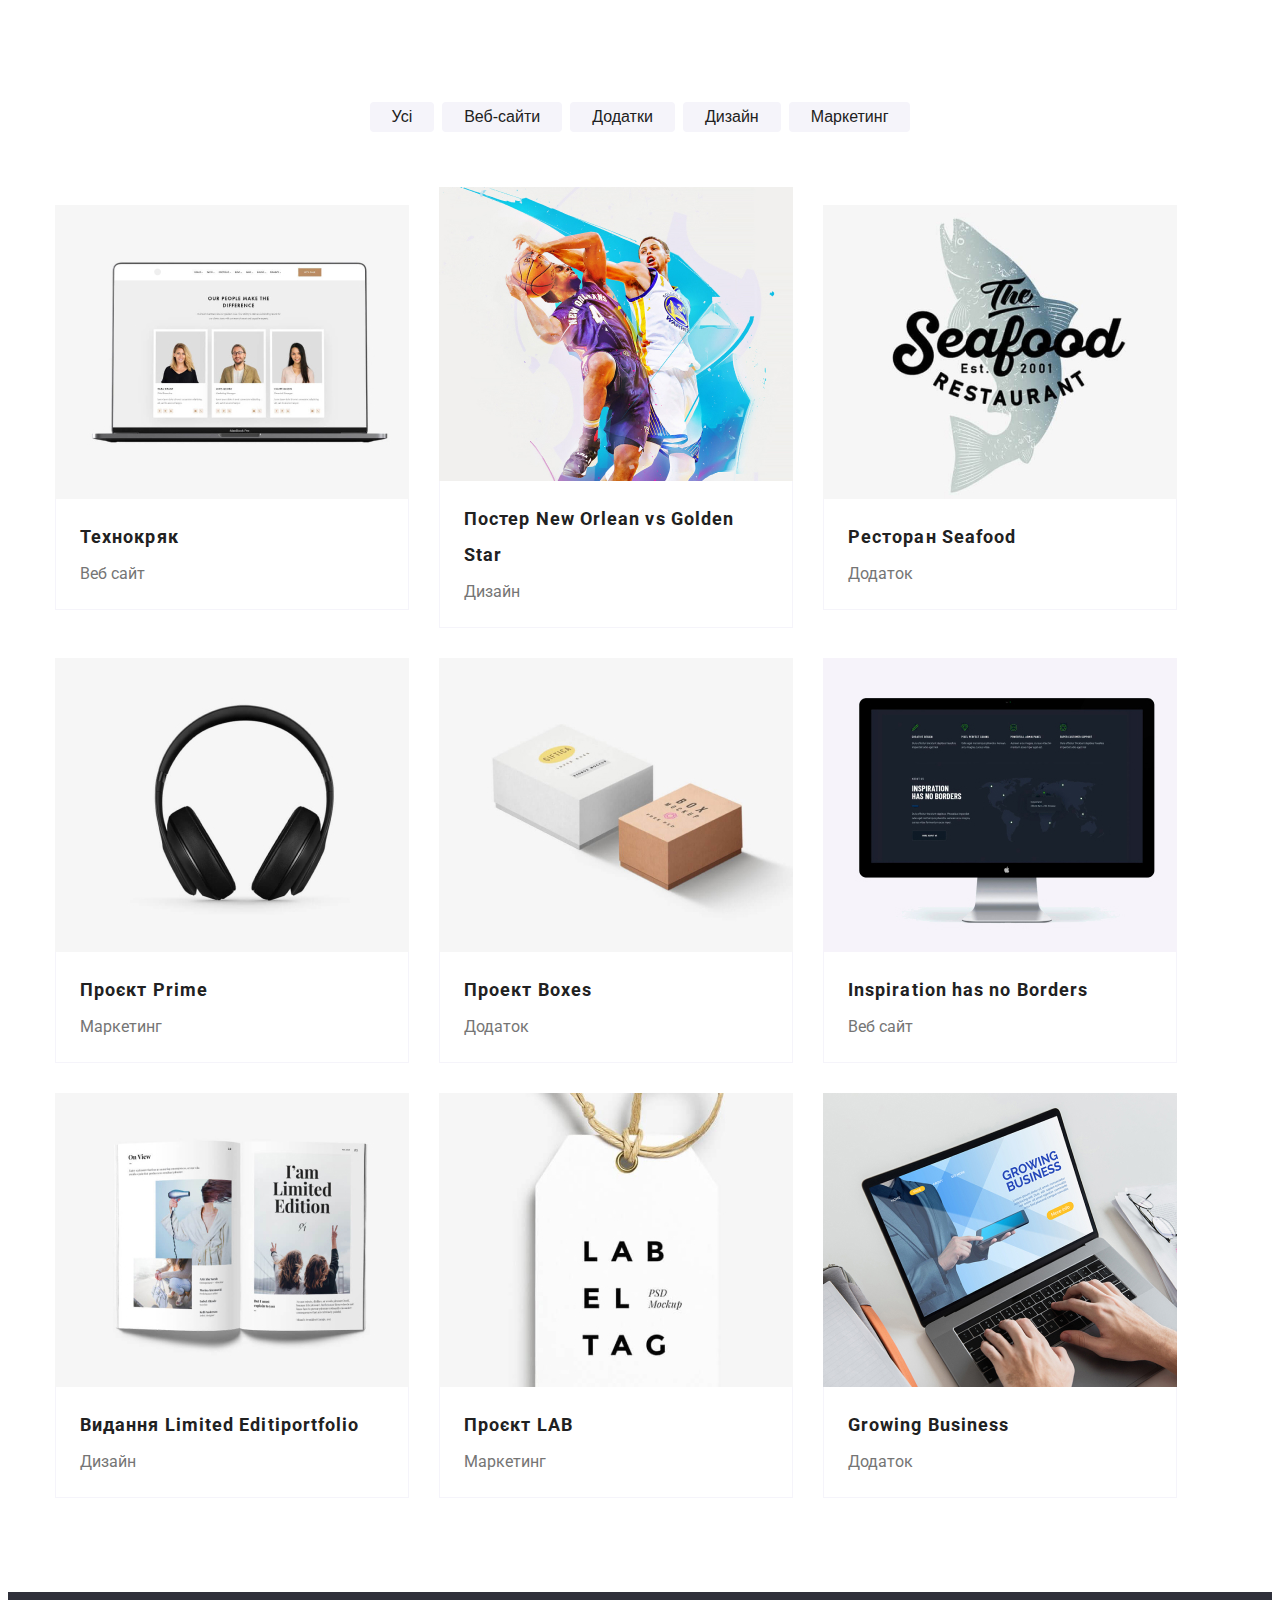
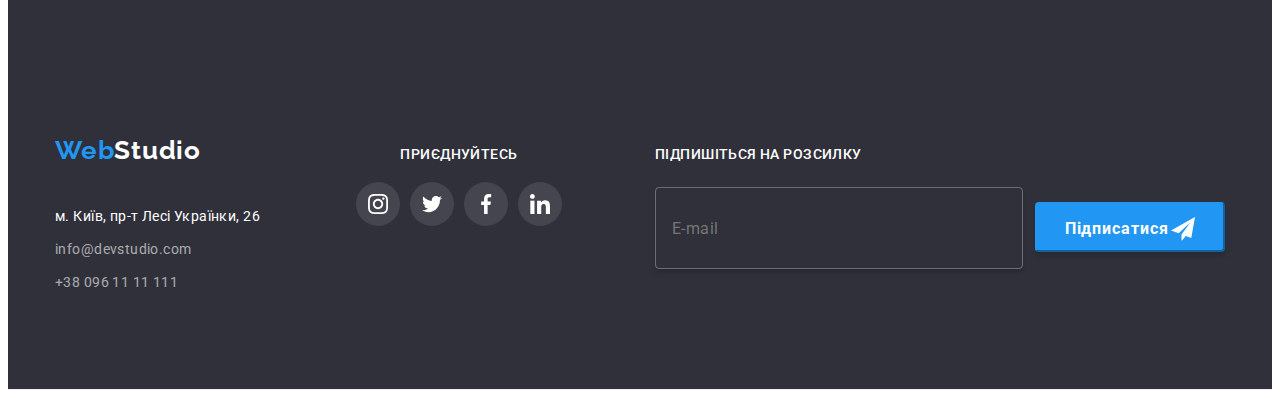
==== portfolio.html @ 13cf1d6d "hw-08-try-01" ====
<!DOCTYPE html>
<html lang="uk">

<head>
  <meta charset="UTF-8" />
  <meta name="viewport" content="width=, initial-scale=1.0" />
  <title>Портфоліо</title>
  <link rel="stylesheet" href="./css/main.min.css">
  <link rel="preconnect" href="https://fonts.googleapis.com" />
  <link rel="preconnect" href="https://fonts.gstatic.com" crossorigin />
  <link href="https://fonts.googleapis.com/css2?family=Raleway:wght@700&family=Roboto:wght@400;500;700;900&display=swap"
    rel="stylesheet" />
  <link rel="stylesheet" href="https://cdnjs.cloudflare.com/ajax/libs/modern-normalize/2.0.0/modern-normalize.min.css"
    integrity="sha512-4xo8blKMVCiXpTaLzQSLSw3KFOVPWhm/TRtuPVc4WG6kUgjH6J03IBuG7JZPkcWMxJ5huwaBpOpnwYElP/m6wg=="
    crossorigin="anonymous" referrerpolicy="no-referrer" />
</head>

<body>
  <header class="header">
    <!-- <header class="header">
      <div class="container header__container">
        <nav class="header__nav">
          <a class="logo link" href="./index.html">Web<span class="header__logo">Studio</span></a>

          <ul class="header__list list">
            <li class="header__list-item">
              <a class="header__link link " href="./index.html">Студія</a>
            </li>
            <li class="header__list-item">
              <a class="header__link link current" href="./portfolio.html">Портфоліо</a>
            </li>
            <li class="header__list-item"><a class="header__link link" href="">Контакти</a></li>
          </ul>
        </nav>

        <ul class="list header__mail">
          <li class="header__mail-item">
            <a class="header__mail-link link" href="mailto:info@devstudio.com">
              <svg class="header__mail-icon" width="16" height="12">
                <use href="./icons/sprite.svg#icon-envelope"></use>
              </svg>info@devstudio.com</a>
          </li>

          <li class="header__tel">
            <a class="header__tel-item link" href="tel:+380961111111">
              <svg class="header__tel-icon" width="10" height="16">
                <use href="./icons/sprite.svg#icon-Vector"></use>
              </svg>
              +38 096 11 11 111
            </a>
          </li>


        </ul>
      </div>
    </header> -->

    <main>

      <section>
        <div class="portfolio">
          <div class="container portfolio__container">
            <ul class="list portfolio__btns">

              <li class="portfolio__item">
                <button class="portfolio__btn">Усі</button>
              </li>

              <li class="portfolio__item">
                <button class="portfolio__btn">Веб-сайти</button>
              </li>

              <li class="portfolio__item">
                <button class="portfolio__btn">Додатки</button>
              </li>

              <li class="portfolio__item">
                <button class="portfolio__btn">Дизайн</button>
              </li>

              <li class="portfolio__item">
                <button class="portfolio__btn">Маркетинг</button>
              </li>

            </ul>

            <h1 hidden class="visually-hidden">Галерея</h1>

            <ul class="list portfolio__box ">

              <li class="portfolio__card">
                <a class="link portfolio__link" href="">
                  <div class="portfolio__overlay-img">
                    <img class="portfolio__img" src="./images/images-portfolio/technocrack.jpg " width="370"
                      alt="фото резюме" />
                    <p class="portfolio__overlay-text">Ресурс пропонує комплексні пропозиції з різним рівнем функціоналу
                      та
                      сервісів.
                      Все це дозволить
                      відвідувачу отримати
                      вичерпні відомості про компанію чи приватну особу.</p>
                  </div>

                  <div class="portfolio__img-text">
                    <h2 class="portfolio__title-hh">Технокряк</h2>
                    <p class="portfolio__text">Веб сайт</p>
                  </div>
                </a>
              </li>

              <li class="portfolio__card">
                <a class="link portfolio__link" href="">
                  <div class="portfolio__overlay-img">
                    <img class="portfolio__img" src="./images/images-portfolio/dyzain-new-orlean.jpg" width="370"
                      alt="фото баскетболістів" />
                    <p class="portfolio__overlay-text">Ресурс пропонує комплексні пропозиції з різним рівнем
                      функціоналу
                      та
                      сервісів.
                      Все це дозволить
                      відвідувачу отримати
                      вичерпні відомості про компанію чи приватну особу.</p>
                  </div>
                  <div class="portfolio__img-text">
                    <h2 class="portfolio__title-hh">Постер New Orlean vs Golden Star</h2>
                    <p class="portfolio__text">Дизайн</p>
                  </div>
                </a>
              </li>

              <li class="portfolio__card">
                <a class="link portfolio__link" href="">
                  <div class="portfolio__overlay-img">
                    <img class="portfolio__img" src="./images/images-portfolio/app-seafood.jpg" width="370"
                      alt="реклама додатку" />
                    <p class="portfolio__overlay-text">Ресурс пропонує комплексні пропозиції з різним рівнем функціоналу
                      та
                      сервісів.
                      Все це дозволить
                      відвідувачу отримати
                      вичерпні відомості про компанію чи приватну особу.</p>
                  </div>
                  <div class="portfolio__img-text">
                    <h2 class="portfolio__title-hh">Ресторан Seafood</h2>
                    <p class="portfolio__text">Додаток</p>
                  </div>
                </a>
              </li>

              <li class="portfolio__card">
                <a class="link portfolio__link" href="">
                  <div class="portfolio__overlay-img">
                    <img class="portfolio__img" src="./images/images-portfolio/marketitng-headphones.jpg" width="370"
                      alt="фото навушників" />
                    <p class="portfolio__overlay-text">Ресурс пропонує комплексні пропозиції
                      з різним рівнем функціоналу та
                      сервісів.
                      Все це дозволить
                      відвідувачу отримати
                      вичерпні відомості про компанію чи приватну особу.</p>
                  </div>
                  <div class="portfolio__img-text">
                    <h2 class="portfolio__title-hh">Проєкт Prime</h2>
                    <p class="portfolio__text">Маркетинг</p>
                  </div>
                </a>
              </li>

              <li class="portfolio__card">
                <a class="link portfolio__link" href="">
                  <div class="portfolio__overlay-img">
                    <img class="portfolio__img" src="./images/images-portfolio/boxes.jpg" width="370"
                      alt="фото резюме" />
                    <p class="portfolio__overlay-text">Ресурс пропонує комплексні пропозиції з різним
                      рівнем функціоналу та сервісів.
                      Все це дозволить
                      відвідувачу отримати
                      вичерпні відомості про компанію чи приватну особу.</p>
                  </div>
                  <div class="portfolio__img-text">
                    <h2 class="portfolio__title-hh">Проект Boxes</h2>
                    <p class="portfolio__text">Додаток</p>
                  </div>
                </a>
              </li>

              <li class="portfolio__card">
                <a class="link portfolio__link" href="">
                  <div class="portfolio__overlay-img">
                    <img class="portfolio__img" src="./images/images-portfolio/site.jpg" width="370"
                      alt="фото монітора" />
                    <p class="portfolio__overlay-text">Ресурс пропонує комплексні пропозиції з різним рівнем
                      функціоналу та сервісів.
                      Все це дозволить
                      відвідувачу отримати
                      вичерпні відомості про компанію чи приватну особу.</p>
                  </div>
                  <div class="portfolio__img-text">
                    <h2 class="portfolio__title-hh">Inspiration has no Borders</h2>
                    <p class="portfolio__text">Веб сайт</p>
                  </div>
                </a>
              </li>

              <li class="portfolio__card">
                <a class="link portfolio__link" href="">
                  <div class="portfolio__overlay-img">
                    <img class="portfolio__img" src="./images/images-portfolio/dyzainb-book.jpg" width="370"
                      alt="відкрита книга" />
                    <p class="portfolio__overlay-text">Ресурс пропонує комплексні пропозиції з різним рівнем функціоналу
                      та
                      сервісів.
                      Все це дозволить
                      відвідувачу отримати
                      вичерпні відомості про компанію чи приватну особу.</p>
                  </div>
                  <div class="portfolio__img-text">
                    <h2 class="portfolio__title-hh">Видання Limited Editiportfolio</h2>
                    <p class="portfolio__text">Дизайн</p>
                  </div>
                </a>
              </li>

              <li class="portfolio__card">
                <a class="link portfolio__link" href="">
                  <div class="portfolio__overlay-img">
                    <img class="portfolio__img" src="./images/images-portfolio/marketing-lab.jpg" width="370"
                      alt="фото брилка" />
                    <p class="portfolio__overlay-text">Ресурс пропонує комплексні пропозиції з різним рівнем функціоналу
                      та
                      сервісів.
                      Все це дозволить
                      відвідувачу отримати
                      вичерпні відомості про компанію чи приватну особу.</p>
                  </div>

                  <div class="portfolio__img-text">
                    <h2 class="portfolio__title-hh">Проєкт LAB</h2>
                    <p class="portfolio__text">Маркетинг</p>
                  </div>
                </a>
              </li>

              <li class="portfolio__card">
                <a class="link portfolio__link" href="">
                  <div class="portfolio__overlay-img">
                    <img class="portfolio__img" src="./images/images-portfolio/app-growing-buisness.jpg" width="370"
                      alt="робота за ноутбуком" />
                    <p class="portfolio__overlay-text">Ресурс пропонує комплексні пропозиції з різним рівнем функціоналу
                      та
                      сервісів.
                      Все це дозволить
                      відвідувачу отримати
                      вичерпні відомості про компанію чи приватну особу.</p>
                  </div>
                  <div class="portfolio__img-text">
                    <h2 class="portfolio__title-hh">Growing Business</h2>
                    <p class="portfolio__text">Додаток</p>
                  </div>
                </a>
              </li>

            </ul>
          </div>
        </div>
      </section>
    </main>

    <footer class="footer">
      <div class="container footer__content">

        <div class="footer__container">
          <a class="logo link" href="./index.html">Web<span class="footer__logo">Studio</span></a>
          <address class="footer__adress footer-link">
            <p class="footer__adress-text">м. Київ, пр-т Лесі Українки, 26</p>
            <ul class="list">
              <li class="footer__adress-mail"><a class="footer__nav link"
                  href="mailto:info@devstudio.com">info@devstudio.com</a>
              </li>
              <li class="footer__adress-tel"><a class="footer__nav link" href="tel:+380961111111">+38 096 11 11 111</a>
              </li>
            </ul>
          </address>
        </div>

        <div class="footer__social">
          <p class="footer__text">Приєднуйтесь</p>
          <ul class="footer__links list ">
            <li class="footer__item">
              <a class="footer__item-link" href="" target="_blank" rel="noopener noreferrer">
                <svg class="footer__icon" width="20" height="20">
                  <use href="./icons/sprite.svg#icon-instagram"></use>
                </svg>
              </a>
            </li>

            <li class="footer__item">
              <a class="footer__item-link" href="" target="_blank" rel="noopener noreferrer">
                <svg class="footer__icon" width="20" height="20">
                  <use href="./icons/sprite.svg#icon-twitter"></use>
                </svg>
              </a>
            </li>

            <li class="footer__item">
              <a class="footer__item-link" href="" target="_blank" rel="noopener noreferrer">
                <svg class="footer__icon" width="20" height="20">
                  <use href="./icons/sprite.svg#icon-facebook"></use>
                </svg>
              </a>
            </li>

            <li class="footer__item">
              <a class="footer__item-link" href="" target="_blank" rel="noopener noreferrer">
                <svg class="footer__icon" width="20" height="20">
                  <use href="./icons/sprite.svg#icon-linkedin"></use>
                </svg>
              </a>
            </li>
          </ul>
        </div>

        <div class="footer__input-container">
          <p class="footer__input-text">Підпишіться на розсилку</p>
          <form class="footer__form">
            <input class="footer__input" name="user-email" type="email" placeholder="E-mail" required>
            <button class="footer__button" type="submit">
              <svg class="footer__icon-send" width="24" height="24">
                <use href="./icons/sprite.svg#icon-send"></use>
              </svg>
              Підписатися</button>
          </form>
        </div>
      </div>
    </footer>

</body>

</html>
---- css/main.min.css ----
:root{--text-color-main: #757575;--color-white: #ffffff;--color-blue: #2196f3;--title-color: #212121}body{font-family:"roboto",sans-serif}p,h1,h2,h3,h4,h5,h6{margin:0px}ul,ol{margin:0px;padding:0px}.list{list-style:none;padding:0;margin:0}.link{text-decoration:none}.container{width:100%;padding-top:60px;padding-bottom:60px;margin:0 auto}@media screen and (min-width: 480px){.container{width:450px}}@media screen and (min-width: 768px){.container{width:738px}}@media screen and (min-width: 1200px){.container{width:1170px}}@media screen and (min-width: 1200px){.container{padding-top:94px;padding-bottom:94px}}.visually-hidden{position:absolute;width:1px;height:1px;margin:-1px;border:0;padding:0;white-space:nowrap;-webkit-clip-path:inset(100%);clip-path:inset(100%);clip:rect(0 0 0 0);overflow:hidden}.active{color:var(--color-blue);text-align:center;font-size:16px;font-weight:700;line-height:1.87;letter-spacing:.96px}.current{position:relative}.current::after{content:"";position:absolute;left:0px;bottom:0px;width:100%;height:4px;border-radius:2px;background-color:currentColor}.btn{color:var(--color-white);text-align:center;font-size:16px;font-weight:700;line-height:1.87;letter-spacing:.96px;margin-top:30px;border-radius:4px;background-color:var(--color-blue);min-height:50px;min-width:216px}.header{border-bottom:1px solid #ececec}.header__container{display:-webkit-box;display:-ms-flexbox;display:flex;-webkit-box-pack:justify;-ms-flex-pack:justify;justify-content:space-between;-webkit-box-align:center;-ms-flex-align:center;align-items:center}.header__logo{font-family:"raleway",sans-serif;font-weight:700;font-size:26px;color:#000}.header__nav{display:-webkit-box;display:-ms-flexbox;display:flex;-webkit-box-align:center;-ms-flex-align:center;align-items:center}.header__list{display:-webkit-box;display:-ms-flexbox;display:flex}.header__link{color:var(--title-color);font-size:14px;font-weight:500;letter-spacing:.28px;padding-top:32px;padding-bottom:32px;display:block;-webkit-transition-property:color;transition-property:color;-webkit-transition-duration:250ms;transition-duration:250ms;-webkit-transition-timing-function:cubic-bezier(0.4, 0, 0.2, 1);transition-timing-function:cubic-bezier(0.4, 0, 0.2, 1)}.header__link:focus,.header__link:hover{font-size:14px;font-weight:500;color:var(--color-blue);letter-spacing:.28px}.header__list-item{margin-right:50px}.header__list-item:last-child{margin-right:0px}.header__mail-item{margin-right:30px}.header__mail-link:focus,.header__mail-link:hover{color:var(--color-blue)}.header__mail{display:-webkit-box;display:-ms-flexbox;display:flex;-webkit-box-align:center;-ms-flex-align:center;align-items:center}.header__mail-link:focus .header__mail-icon,.header__mail-link:hover .header__mail-icon{fill:var(--color-blue)}.header .header__mail-icon,.header .header__tel-icon{fill:#757575;margin-right:10px;-webkit-transition-property:fill;transition-property:fill;-webkit-transition-duration:250ms;transition-duration:250ms;-webkit-transition-timing-function:cubic-bezier(0.4, 0, 0.2, 1);transition-timing-function:cubic-bezier(0.4, 0, 0.2, 1)}.header .header__mail-icon:hover,.header .header__mail-icon:focus,.header .header__tel-icon:hover,.header .header__tel-icon:focus{fill:#2196f3}.header__tel-item:focus .header__tel-icon,.header__tel-item:hover .header__tel-icon{fill:var(--color-blue)}.header__tel-item,.header__mail-link{display:-webkit-box;display:-ms-flexbox;display:flex;-webkit-box-align:center;-ms-flex-align:center;align-items:center;color:var(--text-color-main);font-size:14px;font-weight:500;letter-spacing:.28px;padding-top:32px;padding-bottom:32px;-webkit-transition-property:color;transition-property:color;-webkit-transition-duration:250ms;transition-duration:250ms;-webkit-transition-timing-function:cubic-bezier(0.4, 0, 0.2, 1);transition-timing-function:cubic-bezier(0.4, 0, 0.2, 1)}.header__tel-item:focus,.header__tel-item:hover{color:var(--color-blue)}.header__list .header__link.current{color:var(--color-blue)}.logo{color:var(--color-blue);font-family:"raleway",sans-serif;font-weight:700;font-size:26px;letter-spacing:.78px}.hero{margin:0 auto;background-color:#2f303a;background-repeat:no-repeat;background-position:50% 50%;background-size:cover;text-align:center;padding-bottom:200px;padding-top:200px}.hero__title{color:var(--color-white);text-align:center;text-transform:uppercase;line-height:1.87;letter-spacing:.06em;margin:0 auto;font-weight:700;font-size:16px}.text__list-item{width:100%}@media screen and (min-width: 768px){.text__list-item{width:354px}}@media screen and (min-width: 1200px){.text__list-item{width:270px}}.text__list{display:-webkit-box;display:-ms-flexbox;display:flex;-ms-flex-wrap:wrap;flex-wrap:wrap;gap:30px;-webkit-box-pack:center;-ms-flex-pack:center;justify-content:center}.text__list-icon-box{max-width:450px;height:120px;background-color:#f5f4fa;display:-webkit-box;display:-ms-flexbox;display:flex;-webkit-box-align:center;-ms-flex-align:center;align-items:center;-webkit-box-pack:center;-ms-flex-pack:center;justify-content:center;margin-bottom:30px;border-radius:4px}.text__list-icon{display:-webkit-box;display:-ms-flexbox;display:flex;-webkit-box-align:center;-ms-flex-align:center;align-items:center;-webkit-box-pack:center;-ms-flex-pack:center;justify-content:center;border-radius:4px;background-color:#f5f4fa}@media screen and (min-width: 768px){.text__list-icon{-ms-flex-wrap:wrap;flex-wrap:wrap}}.text__list-title{color:var(--title-color);font-size:14px;font-weight:700;letter-spacing:.42px}.text__list-text{color:var(--text-color-main);font-size:14px;line-height:1.71;letter-spacing:.42px;margin-top:10px}.works__title{color:var(--title-color);text-align:center;font-size:36px;font-weight:700;letter-spacing:1.08px;margin-bottom:50px;display:none}@media screen and (min-width: 1200px){.works__title{display:block}}.works__img{display:block}.works__list-img{display:none;position:relative}@media screen and (min-width: 1200px){.works__list-img{display:block}}.works__list-text{position:absolute;bottom:0;left:0;color:#fff;display:-webkit-box;display:-ms-flexbox;display:flex;text-align:center;-webkit-box-pack:center;-ms-flex-pack:center;justify-content:center;font-family:"roboto",sans-serif;font-size:14px;font-weight:700;letter-spacing:.42px;text-transform:uppercase;padding-top:27px;padding-bottom:27px;background:rgba(47,48,58,.8);width:100%}.works__list{display:-webkit-box;display:-ms-flexbox;display:flex;gap:30px;display:none}@media screen and (min-width: 1200px){.works__list{display:-webkit-box;display:-ms-flexbox;display:flex;-webkit-box-pack:center;-ms-flex-pack:center;justify-content:center}}.our-team{background-color:#f5f4fa}.our-team__img{display:block}@media screen and (min-width: 480px){.our-team__img{width:450px}}@media screen and (min-width: 768px){.our-team__img{width:354px}}@media screen and (min-width: 1200px){.our-team__img{width:270px}}.our-team__title{color:var(--title-color);text-align:center;font-size:36px;font-weight:700px;letter-spacing:1.08px;margin-bottom:50px}.our-team__container{display:-webkit-box;display:-ms-flexbox;display:flex;-webkit-box-orient:vertical;-webkit-box-direction:normal;-ms-flex-direction:column;flex-direction:column}@media screen and (min-width: 768px){.our-team__container{display:-webkit-box;display:-ms-flexbox;display:flex;-webkit-box-orient:horizontal;-webkit-box-direction:normal;-ms-flex-direction:row;flex-direction:row;-ms-flex-wrap:wrap;flex-wrap:wrap;gap:30px}}.our-team__card{padding-bottom:30px;-webkit-box-shadow:0 2px 1px 0 rgba(0,0,0,.2),0 1px 1px 0 rgba(0,0,0,.14),0 1px 3px 0 rgba(0,0,0,.12);box-shadow:0 2px 1px 0 rgba(0,0,0,.2),0 1px 1px 0 rgba(0,0,0,.14),0 1px 3px 0 rgba(0,0,0,.12);background:#fff;border:1px;border-top:none;border-bottom-right-radius:10px;border-bottom-left-radius:10px;-webkit-transition-duration:250ms;transition-duration:250ms;-webkit-transition-timing-function:cubic-bezier(0.4, 0, 0.2, 1);transition-timing-function:cubic-bezier(0.4, 0, 0.2, 1);margin-bottom:30px;max-width:450px}@media screen and (min-width: 768px){.our-team__card{margin-bottom:0}}.our-team.text{color:var(--text-color-main);text-align:center;letter-spacing:.48px}.our-team__item{display:block}.our-team___item:last-child{margin-right:0px}.our-team__subtitle{color:var(--title-color);margin-top:30px;font-size:16px;text-align:center;font-weight:500px;letter-spacing:.48px}.our-team__text{color:var(--text-color-main);text-align:center;letter-spacing:.48px;margin-top:10px}.clients__title{color:var(--title-color);text-align:center;font-size:36px;font-weight:700px;letter-spacing:1.08px;margin-bottom:50px}.clients__list{display:-webkit-box;display:-ms-flexbox;display:flex;-ms-flex-wrap:wrap;flex-wrap:wrap;gap:30px;-webkit-box-align:center;-ms-flex-align:center;align-items:center;-webkit-box-pack:center;-ms-flex-pack:center;justify-content:center}.clients__list-link{display:-webkit-box;display:-ms-flexbox;display:flex;-webkit-box-align:center;-ms-flex-align:center;align-items:center;-webkit-box-pack:center;-ms-flex-pack:center;justify-content:center;border:1px solid #afb1b8;border-radius:4px;width:170px;height:92px;-webkit-transition-property:border-color;transition-property:border-color;-webkit-transition-duration:250ms;transition-duration:250ms;-webkit-transition-timing-function:cubic-bezier(0.4, 0, 0.2, 1);transition-timing-function:cubic-bezier(0.4, 0, 0.2, 1)}@media screen and (min-width: 480px){.clients__list-link{width:210px}}@media screen and (min-width: 768px){.clients__list-link{width:226px}}@media screen and (min-width: 1200px){.clients__list-link{width:170px}}.clients__list-icon{fill:#afb1b8;-webkit-transition-property:fill;transition-property:fill;-webkit-transition-duration:250ms;transition-duration:250ms;-webkit-transition-timing-function:cubic-bezier(0.4, 0, 0.2, 1);transition-timing-function:cubic-bezier(0.4, 0, 0.2, 1)}.clients__list-link:focus,.clients__list-link:hover{border-color:#2196f3}.clients__list-link:focus .clients__list-icon,.clients__list-link:hover .clients__list-icon{fill:#2196f3}.footer{background-color:#2f303a;color:var(--color-white)}.footer__container{display:-webkit-box;display:-ms-flexbox;display:flex;-webkit-box-orient:vertical;-webkit-box-direction:normal;-ms-flex-direction:column;flex-direction:column;-webkit-box-align:center;-ms-flex-align:center;align-items:center}@media screen and (min-width: 768px){.footer__container{margin-right:136px}}@media screen and (min-width: 1200px){.footer__container{-webkit-box-align:start;-ms-flex-align:start;align-items:flex-start;margin-right:70px;width:231px}}.footer__content{display:-webkit-box;display:-ms-flexbox;display:flex;-webkit-box-orient:vertical;-webkit-box-direction:normal;-ms-flex-direction:column;flex-direction:column;-webkit-box-pack:center;-ms-flex-pack:center;justify-content:center;-webkit-box-align:center;-ms-flex-align:center;align-items:center}@media screen and (min-width: 768px){.footer__content{-webkit-box-orient:horizontal;-webkit-box-direction:normal;-ms-flex-direction:row;flex-direction:row;-ms-flex-wrap:wrap;flex-wrap:wrap;-webkit-box-align:baseline;-ms-flex-align:baseline;align-items:baseline}}@media screen and (min-width: 1200px){.footer__content{-webkit-box-pack:start;-ms-flex-pack:start;justify-content:flex-start}}.footer__logo{color:var(--color-white)}.footer__nav{color:rgba(255,255,255,.6);font-size:14px;line-height:1.71;letter-spacing:.42px;-webkit-transition-property:color;transition-property:color;-webkit-transition-duration:250ms;transition-duration:250ms;-webkit-transition-timing-function:cubic-bezier(0.4, 0, 0.2, 1);transition-timing-function:cubic-bezier(0.4, 0, 0.2, 1)}.footer__nav:hover{color:rgba(33,150,243,.6);font-size:14px;line-height:1.71;letter-spacing:.42px}.footer__adress{font-style:normal;margin-top:20px;display:-webkit-box;display:-ms-flexbox;display:flex;-webkit-box-orient:vertical;-webkit-box-direction:normal;-ms-flex-direction:column;flex-direction:column;-webkit-box-align:center;-ms-flex-align:center;align-items:center}@media screen and (min-width: 1200px){.footer__adress{-webkit-box-align:start;-ms-flex-align:start;align-items:flex-start}}.footer__adress-text{color:var(--color-white);font-family:"roboto",sans-serif;font-size:14px;line-height:1.71;letter-spacing:.03em;margin-bottom:9px;margin-top:20px}.footer__adress-tel{margin-top:9px}.footer__input{border:1px solid rgba(255,255,255,.3);border-radius:4px;width:100%;height:50px;-webkit-box-shadow:0 4px 4px 0 rgba(0,0,0,.15);box-shadow:0 4px 4px 0 rgba(0,0,0,.15);background:rgba(33,150,243,0);padding:15px 16px;font-family:"Roboto",sans-serif;font-weight:400;font-size:16px;line-height:1.25;letter-spacing:.03em;color:rgba(255,255,255,.6)}@media screen and (min-width: 1200px){.footer__input{width:358px;margin-right:12px}}.footer__input:focus:valid{outline:2px solid;outline-offset:-1px;outline-color:#2196f3}.footer__button{border-radius:4px;width:200px;height:50px;-webkit-box-shadow:0 4px 4px 0 rgba(0,0,0,.15);box-shadow:0 4px 4px 0 rgba(0,0,0,.15);background:#2196f3;border-color:#2196f3;font-family:"Roboto",sans-serif;font-weight:700;font-size:16px;line-height:1.875;letter-spacing:.06em;text-align:start;color:#fff;padding:10px 28px;position:relative;margin-top:20px}.footer__input-text{font-family:"Roboto",sans-serif;font-weight:500;font-size:14px;letter-spacing:.03em;text-transform:uppercase;color:#fff;margin-bottom:20px;display:-webkit-box;display:-ms-flexbox;display:flex;-webkit-box-pack:center;-ms-flex-pack:center;justify-content:center}@media screen and (min-width: 1200px){.footer__input-text{-webkit-box-pack:start;-ms-flex-pack:start;justify-content:flex-start}}.footer__icon-send{position:absolute;right:28px;top:13px}.footer__form{display:-webkit-box;display:-ms-flexbox;display:flex;-webkit-box-orient:vertical;-webkit-box-direction:normal;-ms-flex-direction:column;flex-direction:column;-webkit-box-align:center;-ms-flex-align:center;align-items:center}@media screen and (min-width: 1200px){.footer__form{-webkit-box-orient:horizontal;-webkit-box-direction:normal;-ms-flex-direction:row;flex-direction:row;-webkit-box-align:baseline;-ms-flex-align:baseline;align-items:baseline}}.footer__input-container{margin-top:60px;width:100%}@media screen and (min-width: 768px){.footer__input-container{width:450px}}@media screen and (min-width: 1200px){.footer__input-container{display:-webkit-box;display:-ms-flexbox;display:flex;-webkit-box-orient:vertical;-webkit-box-direction:normal;-ms-flex-direction:column;flex-direction:column;width:570px}}.portfolio__btn{font-weight:500;font-size:16px;color:var(--title-color);background-color:#f5f4fa;border-color:#f5f4fa;border-radius:4px;padding:6px 22px;cursor:pointer;border:none;-webkit-transition-property:color,background-color,-webkit-box-shadow;transition-property:color,background-color,-webkit-box-shadow;transition-property:color,box-shadow,background-color;transition-property:color,box-shadow,background-color,-webkit-box-shadow;-webkit-transition-duration:250ms;transition-duration:250ms;-webkit-transition-timing-function:cubic-bezier(0.4, 0, 0.2, 1);transition-timing-function:cubic-bezier(0.4, 0, 0.2, 1)}.portfolio__btn:focus,.portfolio__btn:hover{font-weight:500;font-size:16px;color:var(--color-white);background-color:var(--color-blue);cursor:pointer;-webkit-box-shadow:1px 4px 6px 0 rgba(0,0,0,.16),0 4px 4px 0 rgba(0,0,0,.06),0 1px 1px 0 rgba(0,0,0,.12);box-shadow:1px 4px 6px 0 rgba(0,0,0,.16),0 4px 4px 0 rgba(0,0,0,.06),0 1px 1px 0 rgba(0,0,0,.12)}.portfolio__title-hh{color:var(--title-color);font-size:18px;font-weight:700;letter-spacing:1.08px;line-height:2}.portfolio__text{color:var(--text-color-main);line-height:1.87;margin-top:4px}.portfolio__btns{display:-webkit-box;display:-ms-flexbox;display:flex;-ms-flex-wrap:wrap;flex-wrap:wrap;margin-bottom:40px}@media screen and (min-width: 480px){.portfolio__btns{width:326px}}@media screen and (min-width: 768px){.portfolio__btns{width:100%;-webkit-box-pack:center;-ms-flex-pack:center;justify-content:center}}.portfolio__box{display:-webkit-box;display:-ms-flexbox;display:flex;-ms-flex-wrap:wrap;flex-wrap:wrap;-webkit-box-align:center;-ms-flex-align:center;align-items:center;gap:30px}@media screen and (min-width: 480px){.portfolio__box{-webkit-box-pack:center;-ms-flex-pack:center;justify-content:center}}@media screen and (min-width: 768px){.portfolio__box{-webkit-box-pack:start;-ms-flex-pack:start;justify-content:flex-start}}.portfolio__item{margin-right:8px;margin-bottom:15px}.portfolio__item:last-child{margin-right:0px}.portfolio__img{display:block}.portfolio__img-text{border:1px solid #f5f4fa;border-top:none;padding:20px 24px}.portfolio__link{display:block;-webkit-transition-property:-webkit-box-shadow;transition-property:-webkit-box-shadow;transition-property:box-shadow;transition-property:box-shadow, -webkit-box-shadow;-webkit-transition-duration:250ms;transition-duration:250ms;-webkit-transition-timing-function:cubic-bezier(0.4, 0, 0.2, 1);transition-timing-function:cubic-bezier(0.4, 0, 0.2, 1)}.portfolio__link:focus,.portfolio__link:hover{-webkit-box-shadow:1px 4px 6px 0 rgba(0,0,0,.16),0 4px 4px 0 rgba(0,0,0,.06),0 1px 1px 0 rgba(0,0,0,.12);box-shadow:1px 4px 6px 0 rgba(0,0,0,.16),0 4px 4px 0 rgba(0,0,0,.06),0 1px 1px 0 rgba(0,0,0,.12)}.portfolio__overlay-img{position:relative;overflow:hidden}.portfolio__overlay-text{position:absolute;top:0px;left:0px;height:100%;background:rgba(33,150,243,.9);padding:63px 24px;color:#fff;font-family:Roboto,sans-serif;font-size:18px;font-weight:400;line-height:1.55;letter-spacing:.54px;-webkit-transform:translatey(105%);transform:translatey(105%);-webkit-transition-duration:250ms;transition-duration:250ms;-webkit-transition-timing-function:cubic-bezier(0.4, 0, 0.2, 1);transition-timing-function:cubic-bezier(0.4, 0, 0.2, 1)}@media screen and (min-width: 768px){.portfolio__card{width:354px}}.portfolio__card:focus .portfolio__overlay-text,.portfolio__card:hover .portfolio__overlay-text{-webkit-transform:translatey(0);transform:translatey(0)}.portfolio .portfolio__btn.current{background-color:var(--color-blue)}.social{display:-webkit-box;display:-ms-flexbox;display:flex;gap:10px;-webkit-box-pack:center;-ms-flex-pack:center;justify-content:center;-webkit-box-align:center;-ms-flex-align:center;align-items:center;margin-top:16px}.social__link{display:-webkit-box;display:-ms-flexbox;display:flex;width:44px;height:44px;border-radius:50%;background-color:#fff;-webkit-box-align:center;-ms-flex-align:center;align-items:center;-webkit-box-pack:center;-ms-flex-pack:center;justify-content:center;-webkit-transition-property:background-color;transition-property:background-color;-webkit-transition-duration:250ms;transition-duration:250ms;-webkit-transition-timing-function:cubic-bezier(0.4, 0, 0.2, 1);transition-timing-function:cubic-bezier(0.4, 0, 0.2, 1)}.social__link:focus,.social__link:hover{background-color:#2196f3}.social__link:focus .social__icon{fill:#fff}.social__link:hover .social__icon{fill:#fff}.social__icon{fill:#afb1b8;-webkit-transition-property:fill;transition-property:fill;-webkit-transition-duration:250ms;transition-duration:250ms;-webkit-transition-timing-function:cubic-bezier(0.4, 0, 0.2, 1);transition-timing-function:cubic-bezier(0.4, 0, 0.2, 1)}.social__item:last-child{margin-right:0px}.footer__item-link{display:-webkit-box;display:-ms-flexbox;display:flex;-webkit-box-align:center;-ms-flex-align:center;align-items:center;-webkit-box-pack:center;-ms-flex-pack:center;justify-content:center;width:44px;height:44px;border-radius:50%;background-color:rgba(255,255,255,.1);-webkit-transition-property:background-color;transition-property:background-color;-webkit-transition-duration:250ms;transition-duration:250ms;-webkit-transition-timing-function:cubic-bezier(0.4, 0, 0.2, 1);transition-timing-function:cubic-bezier(0.4, 0, 0.2, 1)}.footer__item-link:focus,.footer__item-link:hover{background-color:#2196f3;-webkit-transition-duration:250ms;transition-duration:250ms;-webkit-transition-timing-function:cubic-bezier(0.4, 0, 0.2, 1);transition-timing-function:cubic-bezier(0.4, 0, 0.2, 1)}.footer__item-link:focus,.footer__item-link:hover .social__icon{fill:#fff}.footer__icon{fill:#fff;-webkit-transition-property:fill;transition-property:fill;-webkit-transition-duration:250ms;transition-duration:250ms;-webkit-transition-timing-function:cubic-bezier(0.4, 0, 0.2, 1);transition-timing-function:cubic-bezier(0.4, 0, 0.2, 1)}.footer__links{display:-webkit-box;display:-ms-flexbox;display:flex;margin-top:0px;gap:10px}.footer__text{display:-webkit-box;display:-ms-flexbox;display:flex;-webkit-box-pack:center;-ms-flex-pack:center;justify-content:center;font-family:"Roboto",sans-serif;font-weight:500;font-size:14px;letter-spacing:.03em;text-transform:uppercase;color:#fff;margin-bottom:20px}.footer__social{margin-top:60px}@media screen and (min-width: 768px){.footer__social{margin-top:0}}@media screen and (min-width: 1200px){.footer__social{margin-right:93px}}.modal{position:absolute;top:50%;left:50%;-webkit-transform:translate(-50%, -50%) scale(1);transform:translate(-50%, -50%) scale(1);-webkit-transition-duration:250ms;transition-duration:250ms;width:528px;min-height:581px;padding:40px;border-radius:4px;background:#fff;-webkit-box-shadow:0px 2px 1px 0px rgba(0,0,0,.2),0px 1px 1px 0px rgba(0,0,0,.14),0px 1px 3px 0px rgba(0,0,0,.12);box-shadow:0px 2px 1px 0px rgba(0,0,0,.2),0px 1px 1px 0px rgba(0,0,0,.14),0px 1px 3px 0px rgba(0,0,0,.12)}.label{position:relative;display:block;font-family:"Roboto",sans-serif;font-weight:400;font-size:12px;letter-spacing:.01em;color:#757575}.icon-post,.icon-tel,.icon-name{position:absolute;left:15px;top:31px;fill:#212121}.icon-post:hover,.icon-tel:hover,.icon-name:hover{fill:#2196f3}.main-input:focus+.icon-name{fill:#2196f3}.main-input:focus+.icon-tel{fill:#2196f3}.main-input:focus+.icon-post{fill:#2196f3}.main-input{width:100%;height:40px;padding:14px 15px;padding-left:42px;border:1px solid rgba(33,33,33,.2);border-radius:4px;margin-bottom:10px;font-family:"Roboto",sans-serif;font-weight:400;font-size:12px;letter-spacing:.01em;cursor:pointer;-webkit-transition:border-color 250ms ease-in-out;transition:border-color 250ms ease-in-out;margin-top:4px;outline:none}.main-input:focus,.main-input:hover{border-color:#2196f3;fill:#2196f3}.comment{width:100%;min-height:120px;margin-bottom:20px;resize:none;border-radius:4px;border-color:rgba(117,117,117,.5);padding:12px 16px;cursor:pointer;-webkit-transition:border-color 250ms ease-in-out;transition:border-color 250ms ease-in-out;font-family:"Roboto",sans-serif;font-weight:400;font-size:12px;letter-spacing:.01em;margin-top:4px;outline:none}.comment:focus,.comment:hover{border-color:#2196f3}.comment::-webkit-input-placeholder{font-family:"Roboto",sans-serif;font-weight:400;font-size:12px;letter-spacing:.01em;color:rgba(117,117,117,.5)}.comment::-moz-placeholder{font-family:"Roboto",sans-serif;font-weight:400;font-size:12px;letter-spacing:.01em;color:rgba(117,117,117,.5)}.comment:-ms-input-placeholder{font-family:"Roboto",sans-serif;font-weight:400;font-size:12px;letter-spacing:.01em;color:rgba(117,117,117,.5)}.comment::-ms-input-placeholder{font-family:"Roboto",sans-serif;font-weight:400;font-size:12px;letter-spacing:.01em;color:rgba(117,117,117,.5)}.comment::placeholder{font-family:"Roboto",sans-serif;font-weight:400;font-size:12px;letter-spacing:.01em;color:rgba(117,117,117,.5)}.modal-btn{border-radius:4px;width:200px;height:50px;-webkit-box-shadow:0 4px 4px 0 rgba(0,0,0,.15);box-shadow:0 4px 4px 0 rgba(0,0,0,.15);background:#188ce8;font-family:"Roboto",sans-serif;font-weight:700;font-size:16px;line-height:1.875;letter-spacing:.06em;text-align:center;color:#fff;border-color:#188ce8;cursor:pointer;display:block;-webkit-box-pack:center;-ms-flex-pack:center;justify-content:center;-webkit-box-align:center;-ms-flex-align:center;align-items:center}.modal-text{font-family:"Roboto",sans-serif;font-weight:400;font-size:14px;line-height:1.71429;letter-spacing:.03em;color:#757575;text-align:center;margin-bottom:30px}.modal-title{font-family:"Roboto",sans-serif;font-weight:700;font-size:20px;letter-spacing:.03em;text-align:center;color:#212121;margin-bottom:12px}.modal-link{text-decoration:underline;-webkit-text-decoration-skip-ink:none;text-decoration-skip-ink:none;color:#2196f3;font-family:"Roboto",sans-serif;font-weight:400;font-size:14px;line-height:1.71429;letter-spacing:.03em}.icon-galochka{position:absolute;top:3px;left:10px;display:-webkit-box;display:-ms-flexbox;display:flex;-webkit-box-align:center;-ms-flex-align:center;align-items:center;-webkit-box-pack:center;-ms-flex-pack:center;justify-content:center;width:16px;height:15px;border-radius:2px;border:2px solid #212121;-webkit-transition:background-color 250ms linear,border-color 250ms linear;transition:background-color 250ms linear,border-color 250ms linear}.icon-galochka:hover{border-color:#2196f3}.checkbox:checked+span .icon-galochka{background-color:#2196f3;border-color:#2196f3}.checkbox:focus+span .icon-galochka{border-color:#2196f3}.checkbox:hover span .icon-galochka{border-color:#2196f3}.checkbox-container{display:-webkit-box;display:-ms-flexbox;display:flex;-webkit-box-orient:vertical;-webkit-box-direction:normal;-ms-flex-direction:column;flex-direction:column;-webkit-box-pack:center;-ms-flex-pack:center;justify-content:center;-webkit-box-align:center;-ms-flex-align:center;align-items:center;position:relative;cursor:pointer;padding:0px 16px}.checkbox{position:absolute}.backdrop{width:100%;height:100%;position:fixed;top:0;left:0;background:rgba(0,0,0,.1);-webkit-transition:opacity 250ms,visibility 250ms;transition:opacity 250ms,visibility 250ms}.close-icon{position:absolute;width:30px;height:30px;border-radius:50%;fill:#000;border-color:rgba(0,0,0,.1);background:#fff;display:-webkit-box;display:-ms-flexbox;display:flex;-webkit-box-pack:center;-ms-flex-pack:center;justify-content:center;-webkit-box-align:center;-ms-flex-align:center;align-items:center;margin-left:auto;top:8px;right:8px;cursor:pointer;-webkit-transition:fill 250ms linear;transition:fill 250ms linear;padding:0px;outline:none}.modal-close-icon{width:11px;height:11px}.modal-icon-link{width:11px;height:11px}.close-icon:focus,.close-icon:hover{fill:#2196f3}.is-hidden{visibility:none;opacity:0;pointer-events:none}.backdrop.is-hidden .modal{-webkit-transform:translate(-50%, -50%) scale(0);transform:translate(-50%, -50%) scale(0)}/*# sourceMappingURL=main.min.css.map */
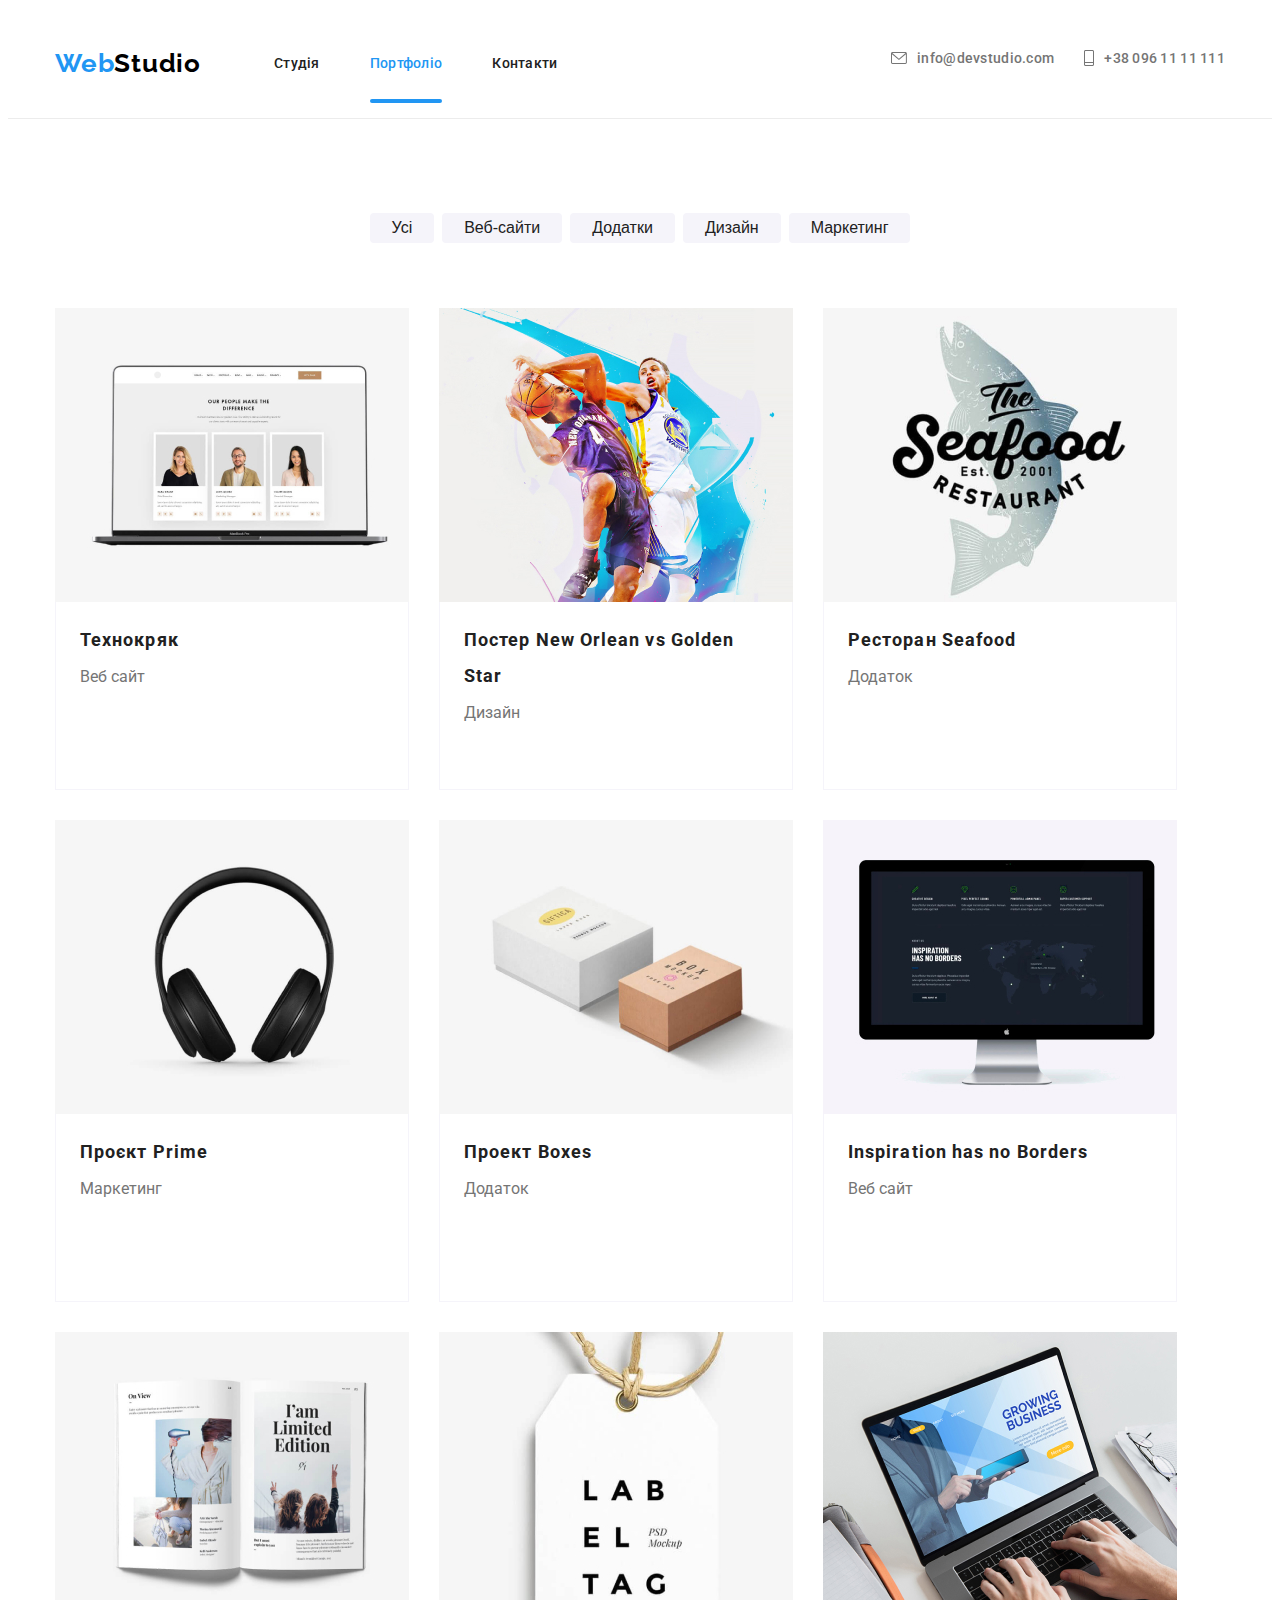
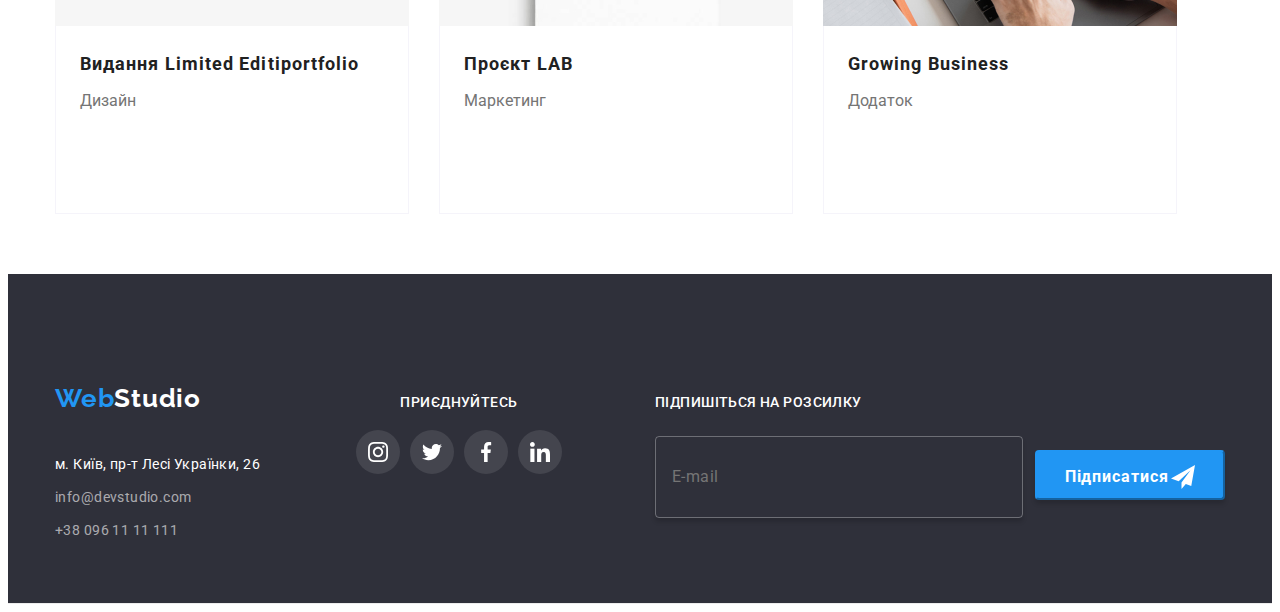
==== commit ce1dbf33: "hw-08-process" ====
--- a/portfolio.html
+++ b/portfolio.html
@@ -17,7 +17,7 @@
 
 <body>
   <header class="header">
-    <!-- <header class="header">
+    <header class="header">
       <div class="container header__container">
         <nav class="header__nav">
           <a class="logo link" href="./index.html">Web<span class="header__logo">Studio</span></a>
@@ -53,7 +53,7 @@
 
         </ul>
       </div>
-    </header> -->
+    </header>
 
     <main>
 
--- a/css/main.min.css
+++ b/css/main.min.css
@@ -1 +1 @@
-:root{--text-color-main: #757575;--color-white: #ffffff;--color-blue: #2196f3;--title-color: #212121}body{font-family:"roboto",sans-serif}p,h1,h2,h3,h4,h5,h6{margin:0px}ul,ol{margin:0px;padding:0px}.list{list-style:none;padding:0;margin:0}.link{text-decoration:none}.container{width:100%;padding-top:60px;padding-bottom:60px;margin:0 auto}@media screen and (min-width: 480px){.container{width:450px}}@media screen and (min-width: 768px){.container{width:738px}}@media screen and (min-width: 1200px){.container{width:1170px}}@media screen and (min-width: 1200px){.container{padding-top:94px;padding-bottom:94px}}.visually-hidden{position:absolute;width:1px;height:1px;margin:-1px;border:0;padding:0;white-space:nowrap;-webkit-clip-path:inset(100%);clip-path:inset(100%);clip:rect(0 0 0 0);overflow:hidden}.active{color:var(--color-blue);text-align:center;font-size:16px;font-weight:700;line-height:1.87;letter-spacing:.96px}.current{position:relative}.current::after{content:"";position:absolute;left:0px;bottom:0px;width:100%;height:4px;border-radius:2px;background-color:currentColor}.btn{color:var(--color-white);text-align:center;font-size:16px;font-weight:700;line-height:1.87;letter-spacing:.96px;margin-top:30px;border-radius:4px;background-color:var(--color-blue);min-height:50px;min-width:216px}.header{border-bottom:1px solid #ececec}.header__container{display:-webkit-box;display:-ms-flexbox;display:flex;-webkit-box-pack:justify;-ms-flex-pack:justify;justify-content:space-between;-webkit-box-align:center;-ms-flex-align:center;align-items:center}.header__logo{font-family:"raleway",sans-serif;font-weight:700;font-size:26px;color:#000}.header__nav{display:-webkit-box;display:-ms-flexbox;display:flex;-webkit-box-align:center;-ms-flex-align:center;align-items:center}.header__list{display:-webkit-box;display:-ms-flexbox;display:flex}.header__link{color:var(--title-color);font-size:14px;font-weight:500;letter-spacing:.28px;padding-top:32px;padding-bottom:32px;display:block;-webkit-transition-property:color;transition-property:color;-webkit-transition-duration:250ms;transition-duration:250ms;-webkit-transition-timing-function:cubic-bezier(0.4, 0, 0.2, 1);transition-timing-function:cubic-bezier(0.4, 0, 0.2, 1)}.header__link:focus,.header__link:hover{font-size:14px;font-weight:500;color:var(--color-blue);letter-spacing:.28px}.header__list-item{margin-right:50px}.header__list-item:last-child{margin-right:0px}.header__mail-item{margin-right:30px}.header__mail-link:focus,.header__mail-link:hover{color:var(--color-blue)}.header__mail{display:-webkit-box;display:-ms-flexbox;display:flex;-webkit-box-align:center;-ms-flex-align:center;align-items:center}.header__mail-link:focus .header__mail-icon,.header__mail-link:hover .header__mail-icon{fill:var(--color-blue)}.header .header__mail-icon,.header .header__tel-icon{fill:#757575;margin-right:10px;-webkit-transition-property:fill;transition-property:fill;-webkit-transition-duration:250ms;transition-duration:250ms;-webkit-transition-timing-function:cubic-bezier(0.4, 0, 0.2, 1);transition-timing-function:cubic-bezier(0.4, 0, 0.2, 1)}.header .header__mail-icon:hover,.header .header__mail-icon:focus,.header .header__tel-icon:hover,.header .header__tel-icon:focus{fill:#2196f3}.header__tel-item:focus .header__tel-icon,.header__tel-item:hover .header__tel-icon{fill:var(--color-blue)}.header__tel-item,.header__mail-link{display:-webkit-box;display:-ms-flexbox;display:flex;-webkit-box-align:center;-ms-flex-align:center;align-items:center;color:var(--text-color-main);font-size:14px;font-weight:500;letter-spacing:.28px;padding-top:32px;padding-bottom:32px;-webkit-transition-property:color;transition-property:color;-webkit-transition-duration:250ms;transition-duration:250ms;-webkit-transition-timing-function:cubic-bezier(0.4, 0, 0.2, 1);transition-timing-function:cubic-bezier(0.4, 0, 0.2, 1)}.header__tel-item:focus,.header__tel-item:hover{color:var(--color-blue)}.header__list .header__link.current{color:var(--color-blue)}.logo{color:var(--color-blue);font-family:"raleway",sans-serif;font-weight:700;font-size:26px;letter-spacing:.78px}.hero{margin:0 auto;background-color:#2f303a;background-repeat:no-repeat;background-position:50% 50%;background-size:cover;text-align:center;padding-bottom:200px;padding-top:200px}.hero__title{color:var(--color-white);text-align:center;text-transform:uppercase;line-height:1.87;letter-spacing:.06em;margin:0 auto;font-weight:700;font-size:16px}.text__list-item{width:100%}@media screen and (min-width: 768px){.text__list-item{width:354px}}@media screen and (min-width: 1200px){.text__list-item{width:270px}}.text__list{display:-webkit-box;display:-ms-flexbox;display:flex;-ms-flex-wrap:wrap;flex-wrap:wrap;gap:30px;-webkit-box-pack:center;-ms-flex-pack:center;justify-content:center}.text__list-icon-box{max-width:450px;height:120px;background-color:#f5f4fa;display:-webkit-box;display:-ms-flexbox;display:flex;-webkit-box-align:center;-ms-flex-align:center;align-items:center;-webkit-box-pack:center;-ms-flex-pack:center;justify-content:center;margin-bottom:30px;border-radius:4px}.text__list-icon{display:-webkit-box;display:-ms-flexbox;display:flex;-webkit-box-align:center;-ms-flex-align:center;align-items:center;-webkit-box-pack:center;-ms-flex-pack:center;justify-content:center;border-radius:4px;background-color:#f5f4fa}@media screen and (min-width: 768px){.text__list-icon{-ms-flex-wrap:wrap;flex-wrap:wrap}}.text__list-title{color:var(--title-color);font-size:14px;font-weight:700;letter-spacing:.42px}.text__list-text{color:var(--text-color-main);font-size:14px;line-height:1.71;letter-spacing:.42px;margin-top:10px}.works__title{color:var(--title-color);text-align:center;font-size:36px;font-weight:700;letter-spacing:1.08px;margin-bottom:50px;display:none}@media screen and (min-width: 1200px){.works__title{display:block}}.works__img{display:block}.works__list-img{display:none;position:relative}@media screen and (min-width: 1200px){.works__list-img{display:block}}.works__list-text{position:absolute;bottom:0;left:0;color:#fff;display:-webkit-box;display:-ms-flexbox;display:flex;text-align:center;-webkit-box-pack:center;-ms-flex-pack:center;justify-content:center;font-family:"roboto",sans-serif;font-size:14px;font-weight:700;letter-spacing:.42px;text-transform:uppercase;padding-top:27px;padding-bottom:27px;background:rgba(47,48,58,.8);width:100%}.works__list{display:-webkit-box;display:-ms-flexbox;display:flex;gap:30px;display:none}@media screen and (min-width: 1200px){.works__list{display:-webkit-box;display:-ms-flexbox;display:flex;-webkit-box-pack:center;-ms-flex-pack:center;justify-content:center}}.our-team{background-color:#f5f4fa}.our-team__img{display:block}@media screen and (min-width: 480px){.our-team__img{width:450px}}@media screen and (min-width: 768px){.our-team__img{width:354px}}@media screen and (min-width: 1200px){.our-team__img{width:270px}}.our-team__title{color:var(--title-color);text-align:center;font-size:36px;font-weight:700px;letter-spacing:1.08px;margin-bottom:50px}.our-team__container{display:-webkit-box;display:-ms-flexbox;display:flex;-webkit-box-orient:vertical;-webkit-box-direction:normal;-ms-flex-direction:column;flex-direction:column}@media screen and (min-width: 768px){.our-team__container{display:-webkit-box;display:-ms-flexbox;display:flex;-webkit-box-orient:horizontal;-webkit-box-direction:normal;-ms-flex-direction:row;flex-direction:row;-ms-flex-wrap:wrap;flex-wrap:wrap;gap:30px}}.our-team__card{padding-bottom:30px;-webkit-box-shadow:0 2px 1px 0 rgba(0,0,0,.2),0 1px 1px 0 rgba(0,0,0,.14),0 1px 3px 0 rgba(0,0,0,.12);box-shadow:0 2px 1px 0 rgba(0,0,0,.2),0 1px 1px 0 rgba(0,0,0,.14),0 1px 3px 0 rgba(0,0,0,.12);background:#fff;border:1px;border-top:none;border-bottom-right-radius:10px;border-bottom-left-radius:10px;-webkit-transition-duration:250ms;transition-duration:250ms;-webkit-transition-timing-function:cubic-bezier(0.4, 0, 0.2, 1);transition-timing-function:cubic-bezier(0.4, 0, 0.2, 1);margin-bottom:30px;max-width:450px}@media screen and (min-width: 768px){.our-team__card{margin-bottom:0}}.our-team.text{color:var(--text-color-main);text-align:center;letter-spacing:.48px}.our-team__item{display:block}.our-team___item:last-child{margin-right:0px}.our-team__subtitle{color:var(--title-color);margin-top:30px;font-size:16px;text-align:center;font-weight:500px;letter-spacing:.48px}.our-team__text{color:var(--text-color-main);text-align:center;letter-spacing:.48px;margin-top:10px}.clients__title{color:var(--title-color);text-align:center;font-size:36px;font-weight:700px;letter-spacing:1.08px;margin-bottom:50px}.clients__list{display:-webkit-box;display:-ms-flexbox;display:flex;-ms-flex-wrap:wrap;flex-wrap:wrap;gap:30px;-webkit-box-align:center;-ms-flex-align:center;align-items:center;-webkit-box-pack:center;-ms-flex-pack:center;justify-content:center}.clients__list-link{display:-webkit-box;display:-ms-flexbox;display:flex;-webkit-box-align:center;-ms-flex-align:center;align-items:center;-webkit-box-pack:center;-ms-flex-pack:center;justify-content:center;border:1px solid #afb1b8;border-radius:4px;width:170px;height:92px;-webkit-transition-property:border-color;transition-property:border-color;-webkit-transition-duration:250ms;transition-duration:250ms;-webkit-transition-timing-function:cubic-bezier(0.4, 0, 0.2, 1);transition-timing-function:cubic-bezier(0.4, 0, 0.2, 1)}@media screen and (min-width: 480px){.clients__list-link{width:210px}}@media screen and (min-width: 768px){.clients__list-link{width:226px}}@media screen and (min-width: 1200px){.clients__list-link{width:170px}}.clients__list-icon{fill:#afb1b8;-webkit-transition-property:fill;transition-property:fill;-webkit-transition-duration:250ms;transition-duration:250ms;-webkit-transition-timing-function:cubic-bezier(0.4, 0, 0.2, 1);transition-timing-function:cubic-bezier(0.4, 0, 0.2, 1)}.clients__list-link:focus,.clients__list-link:hover{border-color:#2196f3}.clients__list-link:focus .clients__list-icon,.clients__list-link:hover .clients__list-icon{fill:#2196f3}.footer{background-color:#2f303a;color:var(--color-white)}.footer__container{display:-webkit-box;display:-ms-flexbox;display:flex;-webkit-box-orient:vertical;-webkit-box-direction:normal;-ms-flex-direction:column;flex-direction:column;-webkit-box-align:center;-ms-flex-align:center;align-items:center}@media screen and (min-width: 768px){.footer__container{margin-right:136px}}@media screen and (min-width: 1200px){.footer__container{-webkit-box-align:start;-ms-flex-align:start;align-items:flex-start;margin-right:70px;width:231px}}.footer__content{display:-webkit-box;display:-ms-flexbox;display:flex;-webkit-box-orient:vertical;-webkit-box-direction:normal;-ms-flex-direction:column;flex-direction:column;-webkit-box-pack:center;-ms-flex-pack:center;justify-content:center;-webkit-box-align:center;-ms-flex-align:center;align-items:center}@media screen and (min-width: 768px){.footer__content{-webkit-box-orient:horizontal;-webkit-box-direction:normal;-ms-flex-direction:row;flex-direction:row;-ms-flex-wrap:wrap;flex-wrap:wrap;-webkit-box-align:baseline;-ms-flex-align:baseline;align-items:baseline}}@media screen and (min-width: 1200px){.footer__content{-webkit-box-pack:start;-ms-flex-pack:start;justify-content:flex-start}}.footer__logo{color:var(--color-white)}.footer__nav{color:rgba(255,255,255,.6);font-size:14px;line-height:1.71;letter-spacing:.42px;-webkit-transition-property:color;transition-property:color;-webkit-transition-duration:250ms;transition-duration:250ms;-webkit-transition-timing-function:cubic-bezier(0.4, 0, 0.2, 1);transition-timing-function:cubic-bezier(0.4, 0, 0.2, 1)}.footer__nav:hover{color:rgba(33,150,243,.6);font-size:14px;line-height:1.71;letter-spacing:.42px}.footer__adress{font-style:normal;margin-top:20px;display:-webkit-box;display:-ms-flexbox;display:flex;-webkit-box-orient:vertical;-webkit-box-direction:normal;-ms-flex-direction:column;flex-direction:column;-webkit-box-align:center;-ms-flex-align:center;align-items:center}@media screen and (min-width: 1200px){.footer__adress{-webkit-box-align:start;-ms-flex-align:start;align-items:flex-start}}.footer__adress-text{color:var(--color-white);font-family:"roboto",sans-serif;font-size:14px;line-height:1.71;letter-spacing:.03em;margin-bottom:9px;margin-top:20px}.footer__adress-tel{margin-top:9px}.footer__input{border:1px solid rgba(255,255,255,.3);border-radius:4px;width:100%;height:50px;-webkit-box-shadow:0 4px 4px 0 rgba(0,0,0,.15);box-shadow:0 4px 4px 0 rgba(0,0,0,.15);background:rgba(33,150,243,0);padding:15px 16px;font-family:"Roboto",sans-serif;font-weight:400;font-size:16px;line-height:1.25;letter-spacing:.03em;color:rgba(255,255,255,.6)}@media screen and (min-width: 1200px){.footer__input{width:358px;margin-right:12px}}.footer__input:focus:valid{outline:2px solid;outline-offset:-1px;outline-color:#2196f3}.footer__button{border-radius:4px;width:200px;height:50px;-webkit-box-shadow:0 4px 4px 0 rgba(0,0,0,.15);box-shadow:0 4px 4px 0 rgba(0,0,0,.15);background:#2196f3;border-color:#2196f3;font-family:"Roboto",sans-serif;font-weight:700;font-size:16px;line-height:1.875;letter-spacing:.06em;text-align:start;color:#fff;padding:10px 28px;position:relative;margin-top:20px}.footer__input-text{font-family:"Roboto",sans-serif;font-weight:500;font-size:14px;letter-spacing:.03em;text-transform:uppercase;color:#fff;margin-bottom:20px;display:-webkit-box;display:-ms-flexbox;display:flex;-webkit-box-pack:center;-ms-flex-pack:center;justify-content:center}@media screen and (min-width: 1200px){.footer__input-text{-webkit-box-pack:start;-ms-flex-pack:start;justify-content:flex-start}}.footer__icon-send{position:absolute;right:28px;top:13px}.footer__form{display:-webkit-box;display:-ms-flexbox;display:flex;-webkit-box-orient:vertical;-webkit-box-direction:normal;-ms-flex-direction:column;flex-direction:column;-webkit-box-align:center;-ms-flex-align:center;align-items:center}@media screen and (min-width: 1200px){.footer__form{-webkit-box-orient:horizontal;-webkit-box-direction:normal;-ms-flex-direction:row;flex-direction:row;-webkit-box-align:baseline;-ms-flex-align:baseline;align-items:baseline}}.footer__input-container{margin-top:60px;width:100%}@media screen and (min-width: 768px){.footer__input-container{width:450px}}@media screen and (min-width: 1200px){.footer__input-container{display:-webkit-box;display:-ms-flexbox;display:flex;-webkit-box-orient:vertical;-webkit-box-direction:normal;-ms-flex-direction:column;flex-direction:column;width:570px}}.portfolio__btn{font-weight:500;font-size:16px;color:var(--title-color);background-color:#f5f4fa;border-color:#f5f4fa;border-radius:4px;padding:6px 22px;cursor:pointer;border:none;-webkit-transition-property:color,background-color,-webkit-box-shadow;transition-property:color,background-color,-webkit-box-shadow;transition-property:color,box-shadow,background-color;transition-property:color,box-shadow,background-color,-webkit-box-shadow;-webkit-transition-duration:250ms;transition-duration:250ms;-webkit-transition-timing-function:cubic-bezier(0.4, 0, 0.2, 1);transition-timing-function:cubic-bezier(0.4, 0, 0.2, 1)}.portfolio__btn:focus,.portfolio__btn:hover{font-weight:500;font-size:16px;color:var(--color-white);background-color:var(--color-blue);cursor:pointer;-webkit-box-shadow:1px 4px 6px 0 rgba(0,0,0,.16),0 4px 4px 0 rgba(0,0,0,.06),0 1px 1px 0 rgba(0,0,0,.12);box-shadow:1px 4px 6px 0 rgba(0,0,0,.16),0 4px 4px 0 rgba(0,0,0,.06),0 1px 1px 0 rgba(0,0,0,.12)}.portfolio__title-hh{color:var(--title-color);font-size:18px;font-weight:700;letter-spacing:1.08px;line-height:2}.portfolio__text{color:var(--text-color-main);line-height:1.87;margin-top:4px}.portfolio__btns{display:-webkit-box;display:-ms-flexbox;display:flex;-ms-flex-wrap:wrap;flex-wrap:wrap;margin-bottom:40px}@media screen and (min-width: 480px){.portfolio__btns{width:326px}}@media screen and (min-width: 768px){.portfolio__btns{width:100%;-webkit-box-pack:center;-ms-flex-pack:center;justify-content:center}}.portfolio__box{display:-webkit-box;display:-ms-flexbox;display:flex;-ms-flex-wrap:wrap;flex-wrap:wrap;-webkit-box-align:center;-ms-flex-align:center;align-items:center;gap:30px}@media screen and (min-width: 480px){.portfolio__box{-webkit-box-pack:center;-ms-flex-pack:center;justify-content:center}}@media screen and (min-width: 768px){.portfolio__box{-webkit-box-pack:start;-ms-flex-pack:start;justify-content:flex-start}}.portfolio__item{margin-right:8px;margin-bottom:15px}.portfolio__item:last-child{margin-right:0px}.portfolio__img{display:block}.portfolio__img-text{border:1px solid #f5f4fa;border-top:none;padding:20px 24px}.portfolio__link{display:block;-webkit-transition-property:-webkit-box-shadow;transition-property:-webkit-box-shadow;transition-property:box-shadow;transition-property:box-shadow, -webkit-box-shadow;-webkit-transition-duration:250ms;transition-duration:250ms;-webkit-transition-timing-function:cubic-bezier(0.4, 0, 0.2, 1);transition-timing-function:cubic-bezier(0.4, 0, 0.2, 1)}.portfolio__link:focus,.portfolio__link:hover{-webkit-box-shadow:1px 4px 6px 0 rgba(0,0,0,.16),0 4px 4px 0 rgba(0,0,0,.06),0 1px 1px 0 rgba(0,0,0,.12);box-shadow:1px 4px 6px 0 rgba(0,0,0,.16),0 4px 4px 0 rgba(0,0,0,.06),0 1px 1px 0 rgba(0,0,0,.12)}.portfolio__overlay-img{position:relative;overflow:hidden}.portfolio__overlay-text{position:absolute;top:0px;left:0px;height:100%;background:rgba(33,150,243,.9);padding:63px 24px;color:#fff;font-family:Roboto,sans-serif;font-size:18px;font-weight:400;line-height:1.55;letter-spacing:.54px;-webkit-transform:translatey(105%);transform:translatey(105%);-webkit-transition-duration:250ms;transition-duration:250ms;-webkit-transition-timing-function:cubic-bezier(0.4, 0, 0.2, 1);transition-timing-function:cubic-bezier(0.4, 0, 0.2, 1)}@media screen and (min-width: 768px){.portfolio__card{width:354px}}.portfolio__card:focus .portfolio__overlay-text,.portfolio__card:hover .portfolio__overlay-text{-webkit-transform:translatey(0);transform:translatey(0)}.portfolio .portfolio__btn.current{background-color:var(--color-blue)}.social{display:-webkit-box;display:-ms-flexbox;display:flex;gap:10px;-webkit-box-pack:center;-ms-flex-pack:center;justify-content:center;-webkit-box-align:center;-ms-flex-align:center;align-items:center;margin-top:16px}.social__link{display:-webkit-box;display:-ms-flexbox;display:flex;width:44px;height:44px;border-radius:50%;background-color:#fff;-webkit-box-align:center;-ms-flex-align:center;align-items:center;-webkit-box-pack:center;-ms-flex-pack:center;justify-content:center;-webkit-transition-property:background-color;transition-property:background-color;-webkit-transition-duration:250ms;transition-duration:250ms;-webkit-transition-timing-function:cubic-bezier(0.4, 0, 0.2, 1);transition-timing-function:cubic-bezier(0.4, 0, 0.2, 1)}.social__link:focus,.social__link:hover{background-color:#2196f3}.social__link:focus .social__icon{fill:#fff}.social__link:hover .social__icon{fill:#fff}.social__icon{fill:#afb1b8;-webkit-transition-property:fill;transition-property:fill;-webkit-transition-duration:250ms;transition-duration:250ms;-webkit-transition-timing-function:cubic-bezier(0.4, 0, 0.2, 1);transition-timing-function:cubic-bezier(0.4, 0, 0.2, 1)}.social__item:last-child{margin-right:0px}.footer__item-link{display:-webkit-box;display:-ms-flexbox;display:flex;-webkit-box-align:center;-ms-flex-align:center;align-items:center;-webkit-box-pack:center;-ms-flex-pack:center;justify-content:center;width:44px;height:44px;border-radius:50%;background-color:rgba(255,255,255,.1);-webkit-transition-property:background-color;transition-property:background-color;-webkit-transition-duration:250ms;transition-duration:250ms;-webkit-transition-timing-function:cubic-bezier(0.4, 0, 0.2, 1);transition-timing-function:cubic-bezier(0.4, 0, 0.2, 1)}.footer__item-link:focus,.footer__item-link:hover{background-color:#2196f3;-webkit-transition-duration:250ms;transition-duration:250ms;-webkit-transition-timing-function:cubic-bezier(0.4, 0, 0.2, 1);transition-timing-function:cubic-bezier(0.4, 0, 0.2, 1)}.footer__item-link:focus,.footer__item-link:hover .social__icon{fill:#fff}.footer__icon{fill:#fff;-webkit-transition-property:fill;transition-property:fill;-webkit-transition-duration:250ms;transition-duration:250ms;-webkit-transition-timing-function:cubic-bezier(0.4, 0, 0.2, 1);transition-timing-function:cubic-bezier(0.4, 0, 0.2, 1)}.footer__links{display:-webkit-box;display:-ms-flexbox;display:flex;margin-top:0px;gap:10px}.footer__text{display:-webkit-box;display:-ms-flexbox;display:flex;-webkit-box-pack:center;-ms-flex-pack:center;justify-content:center;font-family:"Roboto",sans-serif;font-weight:500;font-size:14px;letter-spacing:.03em;text-transform:uppercase;color:#fff;margin-bottom:20px}.footer__social{margin-top:60px}@media screen and (min-width: 768px){.footer__social{margin-top:0}}@media screen and (min-width: 1200px){.footer__social{margin-right:93px}}.modal{position:absolute;top:50%;left:50%;-webkit-transform:translate(-50%, -50%) scale(1);transform:translate(-50%, -50%) scale(1);-webkit-transition-duration:250ms;transition-duration:250ms;width:528px;min-height:581px;padding:40px;border-radius:4px;background:#fff;-webkit-box-shadow:0px 2px 1px 0px rgba(0,0,0,.2),0px 1px 1px 0px rgba(0,0,0,.14),0px 1px 3px 0px rgba(0,0,0,.12);box-shadow:0px 2px 1px 0px rgba(0,0,0,.2),0px 1px 1px 0px rgba(0,0,0,.14),0px 1px 3px 0px rgba(0,0,0,.12)}.label{position:relative;display:block;font-family:"Roboto",sans-serif;font-weight:400;font-size:12px;letter-spacing:.01em;color:#757575}.icon-post,.icon-tel,.icon-name{position:absolute;left:15px;top:31px;fill:#212121}.icon-post:hover,.icon-tel:hover,.icon-name:hover{fill:#2196f3}.main-input:focus+.icon-name{fill:#2196f3}.main-input:focus+.icon-tel{fill:#2196f3}.main-input:focus+.icon-post{fill:#2196f3}.main-input{width:100%;height:40px;padding:14px 15px;padding-left:42px;border:1px solid rgba(33,33,33,.2);border-radius:4px;margin-bottom:10px;font-family:"Roboto",sans-serif;font-weight:400;font-size:12px;letter-spacing:.01em;cursor:pointer;-webkit-transition:border-color 250ms ease-in-out;transition:border-color 250ms ease-in-out;margin-top:4px;outline:none}.main-input:focus,.main-input:hover{border-color:#2196f3;fill:#2196f3}.comment{width:100%;min-height:120px;margin-bottom:20px;resize:none;border-radius:4px;border-color:rgba(117,117,117,.5);padding:12px 16px;cursor:pointer;-webkit-transition:border-color 250ms ease-in-out;transition:border-color 250ms ease-in-out;font-family:"Roboto",sans-serif;font-weight:400;font-size:12px;letter-spacing:.01em;margin-top:4px;outline:none}.comment:focus,.comment:hover{border-color:#2196f3}.comment::-webkit-input-placeholder{font-family:"Roboto",sans-serif;font-weight:400;font-size:12px;letter-spacing:.01em;color:rgba(117,117,117,.5)}.comment::-moz-placeholder{font-family:"Roboto",sans-serif;font-weight:400;font-size:12px;letter-spacing:.01em;color:rgba(117,117,117,.5)}.comment:-ms-input-placeholder{font-family:"Roboto",sans-serif;font-weight:400;font-size:12px;letter-spacing:.01em;color:rgba(117,117,117,.5)}.comment::-ms-input-placeholder{font-family:"Roboto",sans-serif;font-weight:400;font-size:12px;letter-spacing:.01em;color:rgba(117,117,117,.5)}.comment::placeholder{font-family:"Roboto",sans-serif;font-weight:400;font-size:12px;letter-spacing:.01em;color:rgba(117,117,117,.5)}.modal-btn{border-radius:4px;width:200px;height:50px;-webkit-box-shadow:0 4px 4px 0 rgba(0,0,0,.15);box-shadow:0 4px 4px 0 rgba(0,0,0,.15);background:#188ce8;font-family:"Roboto",sans-serif;font-weight:700;font-size:16px;line-height:1.875;letter-spacing:.06em;text-align:center;color:#fff;border-color:#188ce8;cursor:pointer;display:block;-webkit-box-pack:center;-ms-flex-pack:center;justify-content:center;-webkit-box-align:center;-ms-flex-align:center;align-items:center}.modal-text{font-family:"Roboto",sans-serif;font-weight:400;font-size:14px;line-height:1.71429;letter-spacing:.03em;color:#757575;text-align:center;margin-bottom:30px}.modal-title{font-family:"Roboto",sans-serif;font-weight:700;font-size:20px;letter-spacing:.03em;text-align:center;color:#212121;margin-bottom:12px}.modal-link{text-decoration:underline;-webkit-text-decoration-skip-ink:none;text-decoration-skip-ink:none;color:#2196f3;font-family:"Roboto",sans-serif;font-weight:400;font-size:14px;line-height:1.71429;letter-spacing:.03em}.icon-galochka{position:absolute;top:3px;left:10px;display:-webkit-box;display:-ms-flexbox;display:flex;-webkit-box-align:center;-ms-flex-align:center;align-items:center;-webkit-box-pack:center;-ms-flex-pack:center;justify-content:center;width:16px;height:15px;border-radius:2px;border:2px solid #212121;-webkit-transition:background-color 250ms linear,border-color 250ms linear;transition:background-color 250ms linear,border-color 250ms linear}.icon-galochka:hover{border-color:#2196f3}.checkbox:checked+span .icon-galochka{background-color:#2196f3;border-color:#2196f3}.checkbox:focus+span .icon-galochka{border-color:#2196f3}.checkbox:hover span .icon-galochka{border-color:#2196f3}.checkbox-container{display:-webkit-box;display:-ms-flexbox;display:flex;-webkit-box-orient:vertical;-webkit-box-direction:normal;-ms-flex-direction:column;flex-direction:column;-webkit-box-pack:center;-ms-flex-pack:center;justify-content:center;-webkit-box-align:center;-ms-flex-align:center;align-items:center;position:relative;cursor:pointer;padding:0px 16px}.checkbox{position:absolute}.backdrop{width:100%;height:100%;position:fixed;top:0;left:0;background:rgba(0,0,0,.1);-webkit-transition:opacity 250ms,visibility 250ms;transition:opacity 250ms,visibility 250ms}.close-icon{position:absolute;width:30px;height:30px;border-radius:50%;fill:#000;border-color:rgba(0,0,0,.1);background:#fff;display:-webkit-box;display:-ms-flexbox;display:flex;-webkit-box-pack:center;-ms-flex-pack:center;justify-content:center;-webkit-box-align:center;-ms-flex-align:center;align-items:center;margin-left:auto;top:8px;right:8px;cursor:pointer;-webkit-transition:fill 250ms linear;transition:fill 250ms linear;padding:0px;outline:none}.modal-close-icon{width:11px;height:11px}.modal-icon-link{width:11px;height:11px}.close-icon:focus,.close-icon:hover{fill:#2196f3}.is-hidden{visibility:none;opacity:0;pointer-events:none}.backdrop.is-hidden .modal{-webkit-transform:translate(-50%, -50%) scale(0);transform:translate(-50%, -50%) scale(0)}/*# sourceMappingURL=main.min.css.map */+:root{--text-color-main: #757575;--color-white: #ffffff;--color-blue: #2196f3;--title-color: #212121}body{font-family:"roboto",sans-serif}p,h1,h2,h3,h4,h5,h6{margin:0px}ul,ol{margin:0px;padding:0px}.list{list-style:none;padding:0;margin:0}.link{text-decoration:none}.container{width:100%;padding-top:16px;padding-bottom:16px;margin:0 auto}@media screen and (min-width: 480px){.container{width:450px}}@media screen and (min-width: 480px){.container{padding-top:60px;padding-bottom:60px}}@media screen and (min-width: 768px){.container{width:738px}}@media screen and (min-width: 1200px){.container{width:1170px}}.visually-hidden{position:absolute;width:1px;height:1px;margin:-1px;border:0;padding:0;white-space:nowrap;-webkit-clip-path:inset(100%);clip-path:inset(100%);clip:rect(0 0 0 0);overflow:hidden}.active{color:var(--color-blue);text-align:center;font-size:16px;font-weight:700;line-height:1.87;letter-spacing:.96px}.current{position:relative}.current::after{content:"";position:absolute;left:0px;bottom:0px;width:100%;height:4px;border-radius:2px;background-color:currentColor}.btn{color:var(--color-white);text-align:center;font-size:16px;font-weight:700;line-height:1.87;letter-spacing:.96px;margin-top:30px;border-radius:4px;background-color:var(--color-blue);min-height:50px;min-width:216px}.header{border-bottom:1px solid #ececec}.header__logo{font-family:"raleway",sans-serif;font-weight:700;font-size:26px;color:#000}@media screen and (min-width: 768px){.header__logo{margin-right:73px}}.header__container{display:-webkit-box;display:-ms-flexbox;display:flex;-webkit-box-pack:justify;-ms-flex-pack:justify;justify-content:space-between;-webkit-box-align:center;-ms-flex-align:center;align-items:center;padding-top:15px;padding-bottom:15px;position:relative}@media screen and (min-width: 768px){.header__container{height:80px}}.header__nav{display:-webkit-box;display:-ms-flexbox;display:flex;-webkit-box-align:center;-ms-flex-align:center;align-items:center}.header__list{display:none}@media screen and (min-width: 768px){.header__list{display:-webkit-box;display:-ms-flexbox;display:flex}}.header__link{color:var(--title-color);font-size:14px;font-weight:500;letter-spacing:.28px;padding-top:32px;padding-bottom:32px;display:block;-webkit-transition-property:color;transition-property:color;-webkit-transition-duration:250ms;transition-duration:250ms;-webkit-transition-timing-function:cubic-bezier(0.4, 0, 0.2, 1);transition-timing-function:cubic-bezier(0.4, 0, 0.2, 1)}.header__link:focus,.header__link:hover{font-size:14px;font-weight:500;color:var(--color-blue);letter-spacing:.28px}.header__list-item:not(:last-child){margin-right:50px}.header__mail-item{margin-bottom:10px}@media screen and (min-width: 1200px){.header__mail-item{margin-right:30px}}.header__mail-link:focus,.header__mail-link:hover{color:var(--color-blue)}.header__mail{display:none}@media screen and (min-width: 768px){.header__mail{display:-webkit-box;display:-ms-flexbox;display:flex;-webkit-box-align:start;-ms-flex-align:start;align-items:flex-start;-webkit-box-orient:vertical;-webkit-box-direction:normal;-ms-flex-direction:column;flex-direction:column}}@media screen and (min-width: 1200px){.header__mail{-webkit-box-orient:horizontal;-webkit-box-direction:normal;-ms-flex-direction:row;flex-direction:row}}.header__mail-link:focus .header__mail-icon,.header__mail-link:hover .header__mail-icon{fill:var(--color-blue)}.header .header__mail-icon,.header .header__tel-icon{fill:#757575;margin-right:10px;-webkit-transition-property:fill;transition-property:fill;-webkit-transition-duration:250ms;transition-duration:250ms;-webkit-transition-timing-function:cubic-bezier(0.4, 0, 0.2, 1);transition-timing-function:cubic-bezier(0.4, 0, 0.2, 1)}.header .header__mail-icon:hover,.header .header__mail-icon:focus,.header .header__tel-icon:hover,.header .header__tel-icon:focus{fill:#2196f3}.header__tel-item:focus .header__tel-icon,.header__tel-item:hover .header__tel-icon{fill:var(--color-blue)}.header__tel-item,.header__mail-link{display:-webkit-box;display:-ms-flexbox;display:flex;-webkit-box-align:center;-ms-flex-align:center;align-items:center;color:var(--text-color-main);font-size:14px;font-weight:500;letter-spacing:.28px;-webkit-transition-property:color;transition-property:color;-webkit-transition-duration:250ms;transition-duration:250ms;-webkit-transition-timing-function:cubic-bezier(0.4, 0, 0.2, 1);transition-timing-function:cubic-bezier(0.4, 0, 0.2, 1)}.header__tel-item:focus,.header__tel-item:hover{color:var(--color-blue)}.header__list .header__link.current{color:var(--color-blue)}.header__list .header__link.current__logo{font-family:"raleway",sans-serif;font-weight:700;font-size:26px;color:#000}.logo{color:var(--color-blue);font-family:"raleway",sans-serif;font-weight:700;font-size:26px;letter-spacing:.78px}.hero{margin:0 auto;background-color:#2f303a;background-image:-webkit-gradient(linear, left top, left bottom, from(rgba(47, 48, 58, 0.4)), to(rgba(47, 48, 58, 0.4))),url(../images/bg_hero.png);background-image:linear-gradient(rgba(47, 48, 58, 0.4), rgba(47, 48, 58, 0.4)),url(../images/bg_hero.png);background-repeat:no-repeat;background-position:50% 50%;background-size:cover;text-align:center;padding-bottom:200px;padding-top:200px}.hero__title{color:var(--color-white);text-align:center;text-transform:uppercase;line-height:1.87;letter-spacing:.06em;margin:0 auto;font-weight:700;font-size:16px}.text__list-item{width:100%}@media screen and (min-width: 768px){.text__list-item{width:354px}}@media screen and (min-width: 1200px){.text__list-item{width:270px}}.text__list{display:-webkit-box;display:-ms-flexbox;display:flex;-ms-flex-wrap:wrap;flex-wrap:wrap;gap:30px;-webkit-box-pack:center;-ms-flex-pack:center;justify-content:center}.text__list-icon-box{max-width:450px;height:120px;background-color:#f5f4fa;display:-webkit-box;display:-ms-flexbox;display:flex;-webkit-box-align:center;-ms-flex-align:center;align-items:center;-webkit-box-pack:center;-ms-flex-pack:center;justify-content:center;margin-bottom:30px;border-radius:4px}.text__list-icon{display:-webkit-box;display:-ms-flexbox;display:flex;-webkit-box-align:center;-ms-flex-align:center;align-items:center;-webkit-box-pack:center;-ms-flex-pack:center;justify-content:center;border-radius:4px;background-color:#f5f4fa}@media screen and (min-width: 768px){.text__list-icon{-ms-flex-wrap:wrap;flex-wrap:wrap}}.text__list-title{color:var(--title-color);font-size:14px;font-weight:700;letter-spacing:.42px}.text__list-text{color:var(--text-color-main);font-size:14px;line-height:1.71;letter-spacing:.42px;margin-top:10px}.works__title{color:var(--title-color);text-align:center;font-size:36px;font-weight:700;letter-spacing:1.08px;margin-bottom:50px;display:none}@media screen and (min-width: 1200px){.works__title{display:block}}.works__img{display:block}.works__list-img{display:none;position:relative}@media screen and (min-width: 1200px){.works__list-img{display:block}}.works__list-text{position:absolute;bottom:0;left:0;color:#fff;display:-webkit-box;display:-ms-flexbox;display:flex;text-align:center;-webkit-box-pack:center;-ms-flex-pack:center;justify-content:center;font-family:"roboto",sans-serif;font-size:14px;font-weight:700;letter-spacing:.42px;text-transform:uppercase;padding-top:27px;padding-bottom:27px;background:rgba(47,48,58,.8);width:100%}.works__list{display:-webkit-box;display:-ms-flexbox;display:flex;gap:30px;display:none}@media screen and (min-width: 1200px){.works__list{display:-webkit-box;display:-ms-flexbox;display:flex;-webkit-box-pack:center;-ms-flex-pack:center;justify-content:center}}.our-team{background-color:#f5f4fa}.our-team__img{display:block}@media screen and (min-width: 480px){.our-team__img{width:450px}}@media screen and (min-width: 768px){.our-team__img{width:354px}}@media screen and (min-width: 1200px){.our-team__img{width:270px}}.our-team__title{color:var(--title-color);text-align:center;font-size:36px;font-weight:700px;letter-spacing:1.08px;margin-bottom:50px}.our-team__container{display:-webkit-box;display:-ms-flexbox;display:flex;-webkit-box-orient:vertical;-webkit-box-direction:normal;-ms-flex-direction:column;flex-direction:column}@media screen and (min-width: 768px){.our-team__container{display:-webkit-box;display:-ms-flexbox;display:flex;-webkit-box-orient:horizontal;-webkit-box-direction:normal;-ms-flex-direction:row;flex-direction:row;-ms-flex-wrap:wrap;flex-wrap:wrap;gap:30px}}.our-team__card{padding-bottom:30px;-webkit-box-shadow:0 2px 1px 0 rgba(0,0,0,.2),0 1px 1px 0 rgba(0,0,0,.14),0 1px 3px 0 rgba(0,0,0,.12);box-shadow:0 2px 1px 0 rgba(0,0,0,.2),0 1px 1px 0 rgba(0,0,0,.14),0 1px 3px 0 rgba(0,0,0,.12);background:#fff;border:1px;border-top:none;border-bottom-right-radius:10px;border-bottom-left-radius:10px;-webkit-transition-duration:250ms;transition-duration:250ms;-webkit-transition-timing-function:cubic-bezier(0.4, 0, 0.2, 1);transition-timing-function:cubic-bezier(0.4, 0, 0.2, 1);margin-bottom:30px;max-width:450px}@media screen and (min-width: 768px){.our-team__card{margin-bottom:0}}.our-team.text{color:var(--text-color-main);text-align:center;letter-spacing:.48px}.our-team__item{display:block}.our-team___item:last-child{margin-right:0px}.our-team__subtitle{color:var(--title-color);margin-top:30px;font-size:16px;text-align:center;font-weight:500px;letter-spacing:.48px}.our-team__text{color:var(--text-color-main);text-align:center;letter-spacing:.48px;margin-top:10px}.clients__title{color:var(--title-color);text-align:center;font-size:36px;font-weight:700px;letter-spacing:1.08px;margin-bottom:50px}.clients__list{display:-webkit-box;display:-ms-flexbox;display:flex;-ms-flex-wrap:wrap;flex-wrap:wrap;gap:30px;-webkit-box-align:center;-ms-flex-align:center;align-items:center;-webkit-box-pack:center;-ms-flex-pack:center;justify-content:center}.clients__list-link{display:-webkit-box;display:-ms-flexbox;display:flex;-webkit-box-align:center;-ms-flex-align:center;align-items:center;-webkit-box-pack:center;-ms-flex-pack:center;justify-content:center;border:1px solid #afb1b8;border-radius:4px;width:170px;height:92px;-webkit-transition-property:border-color;transition-property:border-color;-webkit-transition-duration:250ms;transition-duration:250ms;-webkit-transition-timing-function:cubic-bezier(0.4, 0, 0.2, 1);transition-timing-function:cubic-bezier(0.4, 0, 0.2, 1)}@media screen and (min-width: 480px){.clients__list-link{width:210px}}@media screen and (min-width: 768px){.clients__list-link{width:226px}}@media screen and (min-width: 1200px){.clients__list-link{width:170px}}.clients__list-icon{fill:#afb1b8;-webkit-transition-property:fill;transition-property:fill;-webkit-transition-duration:250ms;transition-duration:250ms;-webkit-transition-timing-function:cubic-bezier(0.4, 0, 0.2, 1);transition-timing-function:cubic-bezier(0.4, 0, 0.2, 1)}.clients__list-link:focus,.clients__list-link:hover{border-color:#2196f3}.clients__list-link:focus .clients__list-icon,.clients__list-link:hover .clients__list-icon{fill:#2196f3}.footer{background-color:#2f303a;color:var(--color-white)}.footer__container{display:-webkit-box;display:-ms-flexbox;display:flex;-webkit-box-orient:vertical;-webkit-box-direction:normal;-ms-flex-direction:column;flex-direction:column;-webkit-box-align:center;-ms-flex-align:center;align-items:center}@media screen and (min-width: 768px){.footer__container{margin-right:136px}}@media screen and (min-width: 1200px){.footer__container{-webkit-box-align:start;-ms-flex-align:start;align-items:flex-start;margin-right:70px;width:231px}}.footer__content{display:-webkit-box;display:-ms-flexbox;display:flex;-webkit-box-orient:vertical;-webkit-box-direction:normal;-ms-flex-direction:column;flex-direction:column;-webkit-box-pack:center;-ms-flex-pack:center;justify-content:center;-webkit-box-align:center;-ms-flex-align:center;align-items:center}@media screen and (min-width: 768px){.footer__content{-webkit-box-orient:horizontal;-webkit-box-direction:normal;-ms-flex-direction:row;flex-direction:row;-ms-flex-wrap:wrap;flex-wrap:wrap;-webkit-box-align:baseline;-ms-flex-align:baseline;align-items:baseline}}@media screen and (min-width: 1200px){.footer__content{-webkit-box-pack:start;-ms-flex-pack:start;justify-content:flex-start}}.footer__logo{color:var(--color-white)}.footer__nav{color:rgba(255,255,255,.6);font-size:14px;line-height:1.71;letter-spacing:.42px;-webkit-transition-property:color;transition-property:color;-webkit-transition-duration:250ms;transition-duration:250ms;-webkit-transition-timing-function:cubic-bezier(0.4, 0, 0.2, 1);transition-timing-function:cubic-bezier(0.4, 0, 0.2, 1)}.footer__nav:hover{color:rgba(33,150,243,.6);font-size:14px;line-height:1.71;letter-spacing:.42px}.footer__adress{font-style:normal;margin-top:20px;display:-webkit-box;display:-ms-flexbox;display:flex;-webkit-box-orient:vertical;-webkit-box-direction:normal;-ms-flex-direction:column;flex-direction:column;-webkit-box-align:center;-ms-flex-align:center;align-items:center}@media screen and (min-width: 1200px){.footer__adress{-webkit-box-align:start;-ms-flex-align:start;align-items:flex-start}}.footer__adress-text{color:var(--color-white);font-family:"roboto",sans-serif;font-size:14px;line-height:1.71;letter-spacing:.03em;margin-bottom:9px;margin-top:20px}.footer__adress-tel{margin-top:9px}.footer__input{border:1px solid rgba(255,255,255,.3);border-radius:4px;width:100%;height:50px;-webkit-box-shadow:0 4px 4px 0 rgba(0,0,0,.15);box-shadow:0 4px 4px 0 rgba(0,0,0,.15);background:rgba(33,150,243,0);padding:15px 16px;font-family:"Roboto",sans-serif;font-weight:400;font-size:16px;line-height:1.25;letter-spacing:.03em;color:rgba(255,255,255,.6)}@media screen and (min-width: 1200px){.footer__input{width:358px;margin-right:12px}}.footer__input:focus:valid{outline:2px solid;outline-offset:-1px;outline-color:#2196f3}.footer__button{border-radius:4px;width:200px;height:50px;-webkit-box-shadow:0 4px 4px 0 rgba(0,0,0,.15);box-shadow:0 4px 4px 0 rgba(0,0,0,.15);background:#2196f3;border-color:#2196f3;font-family:"Roboto",sans-serif;font-weight:700;font-size:16px;line-height:1.875;letter-spacing:.06em;text-align:start;color:#fff;padding:10px 28px;position:relative;margin-top:20px}.footer__input-text{font-family:"Roboto",sans-serif;font-weight:500;font-size:14px;letter-spacing:.03em;text-transform:uppercase;color:#fff;margin-bottom:20px;display:-webkit-box;display:-ms-flexbox;display:flex;-webkit-box-pack:center;-ms-flex-pack:center;justify-content:center}@media screen and (min-width: 1200px){.footer__input-text{-webkit-box-pack:start;-ms-flex-pack:start;justify-content:flex-start}}.footer__icon-send{position:absolute;right:28px;top:13px}.footer__form{display:-webkit-box;display:-ms-flexbox;display:flex;-webkit-box-orient:vertical;-webkit-box-direction:normal;-ms-flex-direction:column;flex-direction:column;-webkit-box-align:center;-ms-flex-align:center;align-items:center}@media screen and (min-width: 1200px){.footer__form{-webkit-box-orient:horizontal;-webkit-box-direction:normal;-ms-flex-direction:row;flex-direction:row;-webkit-box-align:baseline;-ms-flex-align:baseline;align-items:baseline}}.footer__input-container{margin-top:60px;width:100%}@media screen and (min-width: 768px){.footer__input-container{width:450px}}@media screen and (min-width: 1200px){.footer__input-container{display:-webkit-box;display:-ms-flexbox;display:flex;-webkit-box-orient:vertical;-webkit-box-direction:normal;-ms-flex-direction:column;flex-direction:column;width:570px}}.mobile-menu{padding:21px 25px 48px 40px;position:fixed;left:0px;top:0px;width:100%;height:100%;background:#fff}.mobile-menu__nav{display:-webkit-box;display:-ms-flexbox;display:flex;-webkit-box-orient:vertical;-webkit-box-direction:normal;-ms-flex-direction:column;flex-direction:column;-webkit-box-align:start;-ms-flex-align:start;align-items:flex-start}.mobile-menu__nav-link{font-family:var(--font-family);font-weight:500;font-size:40px;letter-spacing:.02em;color:#212121}.mobile-menu__nav-link:focus{color:#2196f3}.mobile-menu__item:not(:last-child){margin-bottom:32px}.mobile-menu__tel{margin-bottom:32px}.mobile-menu__tel-link,.mobile-menu__mail-link{font-family:var(--font-family);font-weight:500;font-size:24px;letter-spacing:.02em;color:#757575}.mobile-menu__tel-link:focus,.mobile-menu__mail-link:focus{font-family:var(--font-family);font-size:34px;color:#2196f3}.mobile-menu__contacts{position:absolute;left:40px;bottom:134px}.mobile-menu__soc{font-family:var(--font-family);font-weight:500;font-size:18px;line-height:1.22;letter-spacing:.02em;color:#2196f3;display:-webkit-box;display:-ms-flexbox;display:flex;-ms-flex-wrap:wrap;flex-wrap:wrap;position:absolute;left:40px;bottom:48px}.mobile-menu__soc-item:not(:last-child){margin-right:20px}.mobile-menu__soc-link{font-family:var(--font-family);font-weight:500;font-size:18px;line-height:122%;letter-spacing:.02em;color:#2196f3}.mobile-menu__close{position:absolute;top:21px;right:25px;width:40px;height:40px;background-color:#fff;border-color:#fff}.mobile-menu__open{width:40px;height:40px;background-color:#fff;border-color:#fff;position:absolute;top:10px;right:1px}@media screen and (min-width: 768px){.mobile-menu__open{display:none}}.mobile-menu__open-icon{fill:#212121}.mobile-menu__close:focus,.mobile-menu__close:hover{fill:#2196f3}.portfolio__btn{font-weight:500;font-size:16px;color:var(--title-color);background-color:#f5f4fa;border-color:#f5f4fa;border-radius:4px;padding:6px 22px;cursor:pointer;border:none;-webkit-transition-property:color,background-color,-webkit-box-shadow;transition-property:color,background-color,-webkit-box-shadow;transition-property:color,box-shadow,background-color;transition-property:color,box-shadow,background-color,-webkit-box-shadow;-webkit-transition-duration:250ms;transition-duration:250ms;-webkit-transition-timing-function:cubic-bezier(0.4, 0, 0.2, 1);transition-timing-function:cubic-bezier(0.4, 0, 0.2, 1)}.portfolio__btn:focus,.portfolio__btn:hover{font-weight:500;font-size:16px;color:var(--color-white);background-color:var(--color-blue);cursor:pointer;-webkit-box-shadow:1px 4px 6px 0 rgba(0,0,0,.16),0 4px 4px 0 rgba(0,0,0,.06),0 1px 1px 0 rgba(0,0,0,.12);box-shadow:1px 4px 6px 0 rgba(0,0,0,.16),0 4px 4px 0 rgba(0,0,0,.06),0 1px 1px 0 rgba(0,0,0,.12)}.portfolio__title-hh{color:var(--title-color);font-size:18px;font-weight:700;letter-spacing:1.08px;line-height:2}.portfolio__text{color:var(--text-color-main);line-height:1.87;margin-top:4px}.portfolio__btns{display:-webkit-box;display:-ms-flexbox;display:flex;-ms-flex-wrap:wrap;flex-wrap:wrap;margin-bottom:40px}@media screen and (min-width: 480px){.portfolio__btns{width:326px}}@media screen and (min-width: 768px){.portfolio__btns{width:100%;-webkit-box-pack:center;-ms-flex-pack:center;justify-content:center;margin-bottom:30px}}@media screen and (min-width: 1200px){.portfolio__btns{margin-top:34px;margin-bottom:50px}}.portfolio__box{display:-webkit-box;display:-ms-flexbox;display:flex;-ms-flex-wrap:wrap;flex-wrap:wrap;-webkit-box-align:center;-ms-flex-align:center;align-items:center;gap:30px}@media screen and (min-width: 480px){.portfolio__box{-webkit-box-pack:center;-ms-flex-pack:center;justify-content:center}}@media screen and (min-width: 768px){.portfolio__box{-webkit-box-pack:start;-ms-flex-pack:start;justify-content:flex-start}}.portfolio__item{margin-right:8px;margin-bottom:15px}.portfolio__item:last-child{margin-right:0px}.portfolio__img{display:block}.portfolio__img-text{border:1px solid #f5f4fa;border-top:none;padding:20px 24px;height:147px}.portfolio__link{display:block;-webkit-transition-property:-webkit-box-shadow;transition-property:-webkit-box-shadow;transition-property:box-shadow;transition-property:box-shadow, -webkit-box-shadow;-webkit-transition-duration:250ms;transition-duration:250ms;-webkit-transition-timing-function:cubic-bezier(0.4, 0, 0.2, 1);transition-timing-function:cubic-bezier(0.4, 0, 0.2, 1)}.portfolio__link:focus,.portfolio__link:hover{-webkit-box-shadow:1px 4px 6px 0 rgba(0,0,0,.16),0 4px 4px 0 rgba(0,0,0,.06),0 1px 1px 0 rgba(0,0,0,.12);box-shadow:1px 4px 6px 0 rgba(0,0,0,.16),0 4px 4px 0 rgba(0,0,0,.06),0 1px 1px 0 rgba(0,0,0,.12)}.portfolio__overlay-img{position:relative;overflow:hidden}.portfolio__overlay-text{position:absolute;top:0px;left:0px;height:100%;background:rgba(33,150,243,.9);padding:63px 24px;color:#fff;font-family:Roboto,sans-serif;font-size:18px;font-weight:400;line-height:1.55;letter-spacing:.54px;-webkit-transform:translatey(105%);transform:translatey(105%);-webkit-transition-duration:250ms;transition-duration:250ms;-webkit-transition-timing-function:cubic-bezier(0.4, 0, 0.2, 1);transition-timing-function:cubic-bezier(0.4, 0, 0.2, 1)}@media screen and (min-width: 768px){.portfolio__card{width:354px}}.portfolio__card:focus .portfolio__overlay-text,.portfolio__card:hover .portfolio__overlay-text{-webkit-transform:translatey(0);transform:translatey(0)}.portfolio .portfolio__btn.current{background-color:var(--color-blue)}.social{display:-webkit-box;display:-ms-flexbox;display:flex;gap:10px;-webkit-box-pack:center;-ms-flex-pack:center;justify-content:center;-webkit-box-align:center;-ms-flex-align:center;align-items:center;margin-top:16px}.social__link{display:-webkit-box;display:-ms-flexbox;display:flex;width:44px;height:44px;border-radius:50%;background-color:#fff;-webkit-box-align:center;-ms-flex-align:center;align-items:center;-webkit-box-pack:center;-ms-flex-pack:center;justify-content:center;-webkit-transition-property:background-color;transition-property:background-color;-webkit-transition-duration:250ms;transition-duration:250ms;-webkit-transition-timing-function:cubic-bezier(0.4, 0, 0.2, 1);transition-timing-function:cubic-bezier(0.4, 0, 0.2, 1)}.social__link:focus,.social__link:hover{background-color:#2196f3}.social__link:focus .social__icon{fill:#fff}.social__link:hover .social__icon{fill:#fff}.social__icon{fill:#afb1b8;-webkit-transition-property:fill;transition-property:fill;-webkit-transition-duration:250ms;transition-duration:250ms;-webkit-transition-timing-function:cubic-bezier(0.4, 0, 0.2, 1);transition-timing-function:cubic-bezier(0.4, 0, 0.2, 1)}.social__item:last-child{margin-right:0px}.footer__item-link{display:-webkit-box;display:-ms-flexbox;display:flex;-webkit-box-align:center;-ms-flex-align:center;align-items:center;-webkit-box-pack:center;-ms-flex-pack:center;justify-content:center;width:44px;height:44px;border-radius:50%;background-color:rgba(255,255,255,.1);-webkit-transition-property:background-color;transition-property:background-color;-webkit-transition-duration:250ms;transition-duration:250ms;-webkit-transition-timing-function:cubic-bezier(0.4, 0, 0.2, 1);transition-timing-function:cubic-bezier(0.4, 0, 0.2, 1)}.footer__item-link:focus,.footer__item-link:hover{background-color:#2196f3;-webkit-transition-duration:250ms;transition-duration:250ms;-webkit-transition-timing-function:cubic-bezier(0.4, 0, 0.2, 1);transition-timing-function:cubic-bezier(0.4, 0, 0.2, 1)}.footer__item-link:focus,.footer__item-link:hover .social__icon{fill:#fff}.footer__icon{fill:#fff;-webkit-transition-property:fill;transition-property:fill;-webkit-transition-duration:250ms;transition-duration:250ms;-webkit-transition-timing-function:cubic-bezier(0.4, 0, 0.2, 1);transition-timing-function:cubic-bezier(0.4, 0, 0.2, 1)}.footer__links{display:-webkit-box;display:-ms-flexbox;display:flex;margin-top:0px;gap:10px}.footer__text{display:-webkit-box;display:-ms-flexbox;display:flex;-webkit-box-pack:center;-ms-flex-pack:center;justify-content:center;font-family:"Roboto",sans-serif;font-weight:500;font-size:14px;letter-spacing:.03em;text-transform:uppercase;color:#fff;margin-bottom:20px}.footer__social{margin-top:60px}@media screen and (min-width: 768px){.footer__social{margin-top:0}}@media screen and (min-width: 1200px){.footer__social{margin-right:93px}}.modal{position:absolute;top:50%;left:50%;-webkit-transform:translate(-50%, -50%) scale(1);transform:translate(-50%, -50%) scale(1);-webkit-transition-duration:250ms;transition-duration:250ms;width:528px;min-height:581px;padding:40px;border-radius:4px;background:#fff;-webkit-box-shadow:0px 2px 1px 0px rgba(0,0,0,.2),0px 1px 1px 0px rgba(0,0,0,.14),0px 1px 3px 0px rgba(0,0,0,.12);box-shadow:0px 2px 1px 0px rgba(0,0,0,.2),0px 1px 1px 0px rgba(0,0,0,.14),0px 1px 3px 0px rgba(0,0,0,.12)}.label{position:relative;display:block;font-family:"Roboto",sans-serif;font-weight:400;font-size:12px;letter-spacing:.01em;color:#757575}.icon-post,.icon-tel,.icon-name{position:absolute;left:15px;top:31px;fill:#212121}.icon-post:hover,.icon-tel:hover,.icon-name:hover{fill:#2196f3}.main-input:focus+.icon-name{fill:#2196f3}.main-input:focus+.icon-tel{fill:#2196f3}.main-input:focus+.icon-post{fill:#2196f3}.main-input{width:100%;height:40px;padding:14px 15px;padding-left:42px;border:1px solid rgba(33,33,33,.2);border-radius:4px;margin-bottom:10px;font-family:"Roboto",sans-serif;font-weight:400;font-size:12px;letter-spacing:.01em;cursor:pointer;-webkit-transition:border-color 250ms ease-in-out;transition:border-color 250ms ease-in-out;margin-top:4px;outline:none}.main-input:focus,.main-input:hover{border-color:#2196f3;fill:#2196f3}.comment{width:100%;min-height:120px;margin-bottom:20px;resize:none;border-radius:4px;border-color:rgba(117,117,117,.5);padding:12px 16px;cursor:pointer;-webkit-transition:border-color 250ms ease-in-out;transition:border-color 250ms ease-in-out;font-family:"Roboto",sans-serif;font-weight:400;font-size:12px;letter-spacing:.01em;margin-top:4px;outline:none}.comment:focus,.comment:hover{border-color:#2196f3}.comment::-webkit-input-placeholder{font-family:"Roboto",sans-serif;font-weight:400;font-size:12px;letter-spacing:.01em;color:rgba(117,117,117,.5)}.comment::-moz-placeholder{font-family:"Roboto",sans-serif;font-weight:400;font-size:12px;letter-spacing:.01em;color:rgba(117,117,117,.5)}.comment:-ms-input-placeholder{font-family:"Roboto",sans-serif;font-weight:400;font-size:12px;letter-spacing:.01em;color:rgba(117,117,117,.5)}.comment::-ms-input-placeholder{font-family:"Roboto",sans-serif;font-weight:400;font-size:12px;letter-spacing:.01em;color:rgba(117,117,117,.5)}.comment::placeholder{font-family:"Roboto",sans-serif;font-weight:400;font-size:12px;letter-spacing:.01em;color:rgba(117,117,117,.5)}.modal-btn{border-radius:4px;width:200px;height:50px;-webkit-box-shadow:0 4px 4px 0 rgba(0,0,0,.15);box-shadow:0 4px 4px 0 rgba(0,0,0,.15);background:#188ce8;font-family:"Roboto",sans-serif;font-weight:700;font-size:16px;line-height:1.875;letter-spacing:.06em;text-align:center;color:#fff;border-color:#188ce8;cursor:pointer;display:block;-webkit-box-pack:center;-ms-flex-pack:center;justify-content:center;-webkit-box-align:center;-ms-flex-align:center;align-items:center}.modal-text{font-family:"Roboto",sans-serif;font-weight:400;font-size:14px;line-height:1.71429;letter-spacing:.03em;color:#757575;text-align:center;margin-bottom:30px}.modal-title{font-family:"Roboto",sans-serif;font-weight:700;font-size:20px;letter-spacing:.03em;text-align:center;color:#212121;margin-bottom:12px}.modal-link{text-decoration:underline;-webkit-text-decoration-skip-ink:none;text-decoration-skip-ink:none;color:#2196f3;font-family:"Roboto",sans-serif;font-weight:400;font-size:14px;line-height:1.71429;letter-spacing:.03em}.icon-galochka{position:absolute;top:3px;left:10px;display:-webkit-box;display:-ms-flexbox;display:flex;-webkit-box-align:center;-ms-flex-align:center;align-items:center;-webkit-box-pack:center;-ms-flex-pack:center;justify-content:center;width:16px;height:15px;border-radius:2px;border:2px solid #212121;-webkit-transition:background-color 250ms linear,border-color 250ms linear;transition:background-color 250ms linear,border-color 250ms linear}.icon-galochka:hover{border-color:#2196f3}.checkbox:checked+span .icon-galochka{background-color:#2196f3;border-color:#2196f3}.checkbox:focus+span .icon-galochka{border-color:#2196f3}.checkbox:hover span .icon-galochka{border-color:#2196f3}.checkbox-container{display:-webkit-box;display:-ms-flexbox;display:flex;-webkit-box-orient:vertical;-webkit-box-direction:normal;-ms-flex-direction:column;flex-direction:column;-webkit-box-pack:center;-ms-flex-pack:center;justify-content:center;-webkit-box-align:center;-ms-flex-align:center;align-items:center;position:relative;cursor:pointer;padding:0px 16px}.checkbox{position:absolute}.backdrop{width:100%;height:100%;position:fixed;top:0;left:0;background:rgba(0,0,0,.1);-webkit-transition:opacity 250ms,visibility 250ms;transition:opacity 250ms,visibility 250ms}.close-icon{position:absolute;width:30px;height:30px;border-radius:50%;fill:#000;border-color:rgba(0,0,0,.1);background:#fff;display:-webkit-box;display:-ms-flexbox;display:flex;-webkit-box-pack:center;-ms-flex-pack:center;justify-content:center;-webkit-box-align:center;-ms-flex-align:center;align-items:center;margin-left:auto;top:8px;right:8px;cursor:pointer;-webkit-transition:fill 250ms linear;transition:fill 250ms linear;padding:0px;outline:none}.modal-close-icon{width:11px;height:11px}.modal-icon-link{width:11px;height:11px}.close-icon:focus,.close-icon:hover{fill:#2196f3}.is-hidden{visibility:none;opacity:0;pointer-events:none}.backdrop.is-hidden .modal{-webkit-transform:translate(-50%, -50%) scale(0);transform:translate(-50%, -50%) scale(0)}/*# sourceMappingURL=main.min.css.map */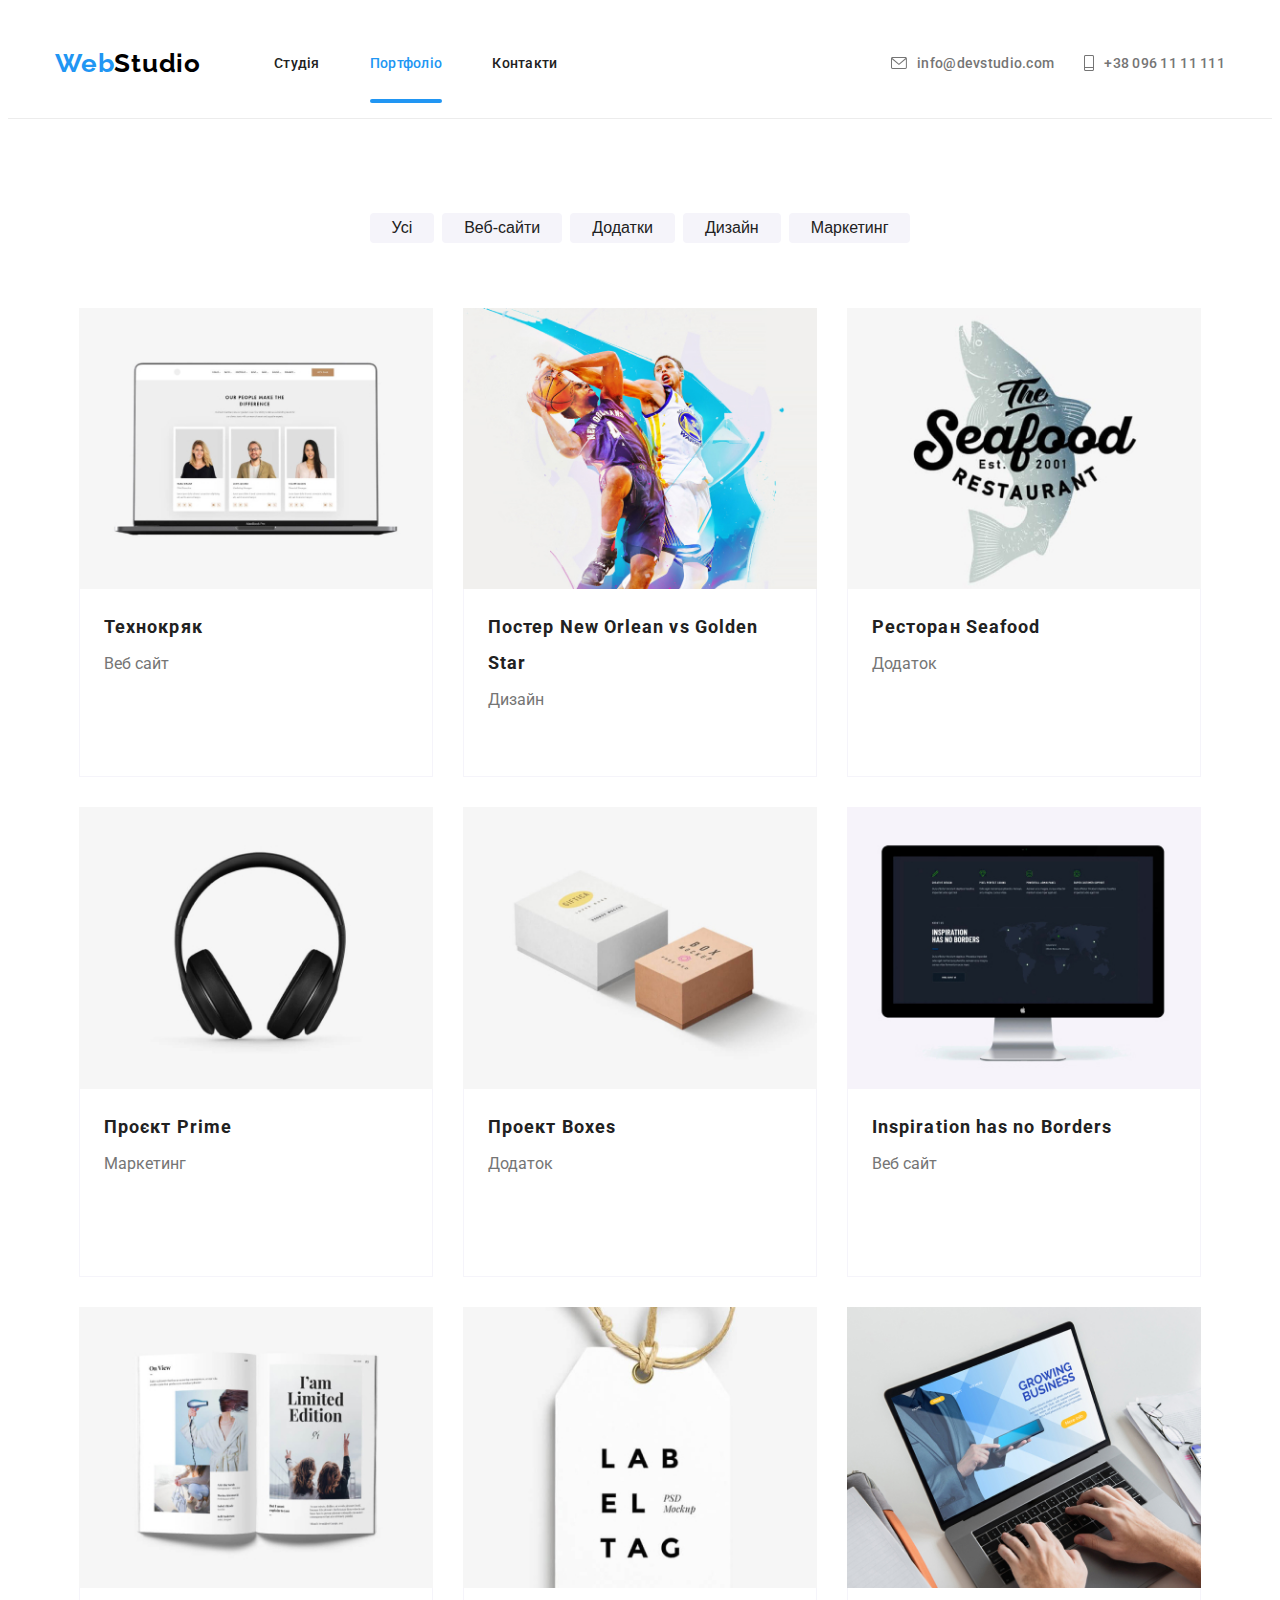
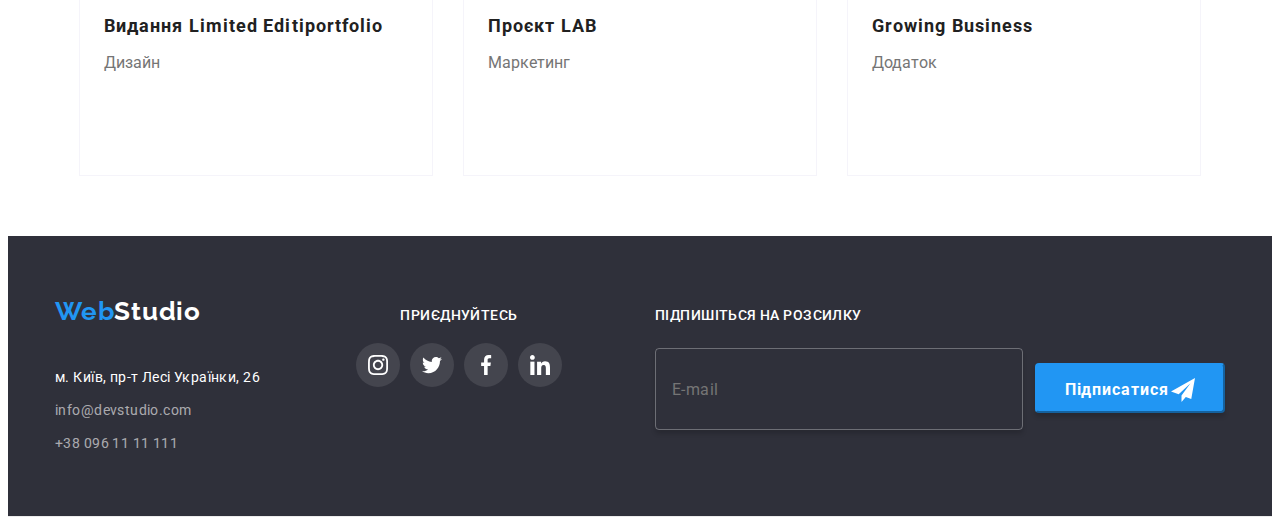
==== commit c2744990: "hw-08-try-01" ====
--- a/portfolio.html
+++ b/portfolio.html
@@ -91,8 +91,26 @@
               <li class="portfolio__card">
                 <a class="link portfolio__link" href="">
                   <div class="portfolio__overlay-img">
-                    <img class="portfolio__img" src="./images/images-portfolio/technocrack.jpg " width="370"
-                      alt="фото резюме" />
+                    <picture>
+                      <source srcset="
+                                    ./images/portfolio/desk/img.jpg 1x,
+                                    ./images/portfolio/desk/img@2x.jpg 2x" 
+                                    media="(min-width:1200px)" />
+                    
+                      <source srcset="
+                                    ./images/portfolio/tab/img.jpg 1x,
+                                     ./images/portfolio/tab/img@2x.jpg 2x" 
+                                     media="(min-width:768px)" />
+                    
+                      <source srcset="
+                                    ./images/portfolio/mob/img.jpg 1x,
+                                      ./images/portfolio/mob/img@2x.jpg 2x" 
+                                      media="(min-width:480px)" />
+                    
+                      <img class="portfolio__img" src="./images/portfolio/mob/img.jpg" 
+                      alt="фото ноутбука"  
+                      width="450" />
+                    </picture>
                     <p class="portfolio__overlay-text">Ресурс пропонує комплексні пропозиції з різним рівнем функціоналу
                       та
                       сервісів.
@@ -111,8 +129,27 @@
               <li class="portfolio__card">
                 <a class="link portfolio__link" href="">
                   <div class="portfolio__overlay-img">
-                    <img class="portfolio__img" src="./images/images-portfolio/dyzain-new-orlean.jpg" width="370"
-                      alt="фото баскетболістів" />
+                   <picture>
+                      <source srcset="
+                        ./images/portfolio/desk/img-1.jpg 1x,
+                          ./images/portfolio/desk/img@2x-1.jpg 2x" 
+                         media="(min-width:1200px)" />
+                    
+                      <source srcset="
+                         ./images/portfolio/tab/img-1.jpg 1x,
+                          ./images/portfolio/tab/img@2x-1.jpg 2x" 
+                           media="(min-width:768px)" />
+                    
+                      <source srcset="
+                         ./images/portfolio/mob/img.jpg 1x,
+                            ./images/portfolio/mob/img@2x.jpg 2x" 
+                              media="(min-width:480px)" />
+                    
+                      <img class="portfolio__img" src="./images/portfolio/mob/img-1.jpg" 
+                      alt="фото баскетболістів"  
+                      width="450" />
+                    </picture>
+                     
                     <p class="portfolio__overlay-text">Ресурс пропонує комплексні пропозиції з різним рівнем
                       функціоналу
                       та
@@ -131,8 +168,28 @@
               <li class="portfolio__card">
                 <a class="link portfolio__link" href="">
                   <div class="portfolio__overlay-img">
-                    <img class="portfolio__img" src="./images/images-portfolio/app-seafood.jpg" width="370"
-                      alt="реклама додатку" />
+                      <picture>
+                        <source srcset="
+                         ./images/portfolio/desk/img-2.jpg 1x,
+                           ./images/portfolio/desk/img@2x-2.jpg 2x" 
+                            media="(min-width:1200px)" />
+                      
+                        <source srcset="
+                           ./images/portfolio/tab/img-2.jpg 1x,
+                            ./images/portfolio/tab/img@2x-2.jpg 2x"
+                              media="(min-width:768px)" />
+                      
+                        <source srcset="
+                           ./images/portfolio/mob/img-2.jpg 1x,
+                           ./images/portfolio/mob/img@2x-2.jpg 2x" 
+                            media="(min-width:480px)" />
+                      
+                        <img class="portfolio__img" 
+                        src="./images/portfolio/mob/img-2.jpg" 
+                        alt="реклама додатку" 
+                        width="450" />
+                      </picture>
+                      
                     <p class="portfolio__overlay-text">Ресурс пропонує комплексні пропозиції з різним рівнем функціоналу
                       та
                       сервісів.
@@ -150,8 +207,25 @@
               <li class="portfolio__card">
                 <a class="link portfolio__link" href="">
                   <div class="portfolio__overlay-img">
-                    <img class="portfolio__img" src="./images/images-portfolio/marketitng-headphones.jpg" width="370"
-                      alt="фото навушників" />
+                  <picture>
+                    <source srcset="
+                    ./images/portfolio/desk/img-3.jpg 1x,
+                     ./images/portfolio/desk/img@2x-3.jpg 2x"
+                      media="(min-width:1200px)" />
+                  
+                    <source srcset="
+                      ./images/portfolio/tab/img-3.jpg 1x,
+                       ./images/portfolio/tab/img@2x-3.jpg 2x"
+                      media="(min-width:768px)" />
+                  
+                    <source srcset="
+                      ./images/portfolio/mob/img-3.jpg 1x,
+                        ./images/portfolio/mob/img@2x-3.jpg 2x"
+                      media="(min-width:480px)" />
+                  
+                    <img class="portfolio__img" src="./images/portfolio/mob/img-3.jpg" alt="фото навушників" width="450" />
+                  </picture>
+                    
                     <p class="portfolio__overlay-text">Ресурс пропонує комплексні пропозиції
                       з різним рівнем функціоналу та
                       сервісів.
@@ -169,8 +243,27 @@
               <li class="portfolio__card">
                 <a class="link portfolio__link" href="">
                   <div class="portfolio__overlay-img">
-                    <img class="portfolio__img" src="./images/images-portfolio/boxes.jpg" width="370"
-                      alt="фото резюме" />
+                  <picture>
+                    <source srcset="
+                    ./images/portfolio/desk/img-4.jpg 1x,
+                     ./images/portfolio/desk/img@2x-4.jpg 2x"
+                      media="(min-width:1200px)" />
+                  
+                    <source srcset="
+                      ./images/portfolio/tab/img-4.jpg 1x,
+                       ./images/portfolio/tab/img@2x-4.jpg 2x"
+                      media="(min-width:768px)" />
+                  
+                    <source srcset="
+                       ./images/portfolio/mob/img-4.jpg 1x,
+                        ./images/portfolio/mob/img@2x-4.jpg 2x"
+                      media="(min-width:480px)" />
+                  
+                    <img class="portfolio__img" src="./images/portfolio/mob/img-4.jpg" 
+                    alt="фото резюме" 
+                    width="450" />
+                  </picture>
+                  
                     <p class="portfolio__overlay-text">Ресурс пропонує комплексні пропозиції з різним
                       рівнем функціоналу та сервісів.
                       Все це дозволить
@@ -187,8 +280,28 @@
               <li class="portfolio__card">
                 <a class="link portfolio__link" href="">
                   <div class="portfolio__overlay-img">
-                    <img class="portfolio__img" src="./images/images-portfolio/site.jpg" width="370"
-                      alt="фото монітора" />
+                      <picture>
+                        <source
+                          srcset="
+                              ./images/portfolio/desk/img-5.jpg 1x,
+                                ./images/portfolio/desk/img@2x-5.jpg 2x"
+                          media="(min-width:1200px)" />
+                      
+                        <source
+                          srcset="
+                             ./images/portfolio/tab/img-5.jpg 1x,
+                                ./images/portfolio/tab/img@2x-5.jpg 2x"
+                          media="(min-width:768px)" />
+                      
+                        <source
+                          srcset="
+                            ./images/portfolio/mob/img-5.jpg 1x,
+                                ./images/portfolio/mob/img@2x-5.jpg 2x"
+                          media="(min-width:480px)" />
+                      
+                        <img class="portfolio__img" src="./images/portfolio/mob/img-5.jpg" alt="фото монітора" width="450" />
+                      </picture>
+                    
                     <p class="portfolio__overlay-text">Ресурс пропонує комплексні пропозиції з різним рівнем
                       функціоналу та сервісів.
                       Все це дозволить
@@ -205,8 +318,27 @@
               <li class="portfolio__card">
                 <a class="link portfolio__link" href="">
                   <div class="portfolio__overlay-img">
-                    <img class="portfolio__img" src="./images/images-portfolio/dyzainb-book.jpg" width="370"
-                      alt="відкрита книга" />
+                    <picture>
+                      <source srcset="
+                      ./images/portfolio/desk/img-6.jpg 1x,
+                       ./images/portfolio/desk/img@2x-6.jpg 2x" 
+                         media="(min-width:1200px)" />
+                    
+                      <source srcset="
+                       ./images/portfolio/tab/img-6.jpg 1x,
+                         ./images/portfolio/tab/img@2x-6.jpg 2x" 
+                         media="(min-width:768px)" />
+                    
+                      <source srcset="
+                        ./images/portfolio/mob/img-6.jpg 1x,
+                        ./images/portfolio/mob/img@2x-6.jpg 2x" 
+                        media="(min-width:480px)" />
+                    
+                      <img class="portfolio__img" src="./images/portfolio/mob/img-6.jpg" 
+                      alt="відкрита книга"
+                       width="450" />
+                    </picture>
+                    
                     <p class="portfolio__overlay-text">Ресурс пропонує комплексні пропозиції з різним рівнем функціоналу
                       та
                       сервісів.
@@ -224,8 +356,25 @@
               <li class="portfolio__card">
                 <a class="link portfolio__link" href="">
                   <div class="portfolio__overlay-img">
-                    <img class="portfolio__img" src="./images/images-portfolio/marketing-lab.jpg" width="370"
-                      alt="фото брилка" />
+                      <picture>
+                        <source srcset="
+                        ./images/portfolio/desk/img-7.jpg 1x,
+                        ./images/portfolio/desk/img@2x-7.jpg 2x"
+                         media="(min-width:1200px)" />
+                      
+                        <source srcset="
+                        ./images/portfolio/tab/img-7.jpg 1x,
+                         ./images/portfolio/tab/img@2x-7.jpg 2x" 
+                         media="(min-width:768px)" />
+                      
+                        <source srcset="
+                         ./images/portfolio/mob/img-7.jpg 1x,
+                           ./images/portfolio/mob/img@2x-7.jpg 2x" 
+                           media="(min-width:480px)" />
+                      
+                        <img class="portfolio__img" src="./images/portfolio/mob/img-7.jpg" alt="фото брилка" width="450" />
+                      </picture>
+                    
                     <p class="portfolio__overlay-text">Ресурс пропонує комплексні пропозиції з різним рівнем функціоналу
                       та
                       сервісів.
@@ -244,8 +393,27 @@
               <li class="portfolio__card">
                 <a class="link portfolio__link" href="">
                   <div class="portfolio__overlay-img">
-                    <img class="portfolio__img" src="./images/images-portfolio/app-growing-buisness.jpg" width="370"
-                      alt="робота за ноутбуком" />
+                    <picture>
+                      <source srcset="
+                       ./images/portfolio/desk/img-8.jpg 1x,
+                        ./images/portfolio/desk/img@2x-8.jpg 2x"
+                         media="(min-width:1200px)" />
+                    
+                      <source srcset="
+                      ./images/portfolio/tab/img-8.jpg 1x,
+                       ./images/portfolio/tab/img@2x-8.jpg 2x" 
+                       media="(min-width:768px)" />
+                    
+                      <source srcset="
+                       ./images/portfolio/mob/img-8.jpg 1x,
+                        ./images/portfolio/mob/img@2x-8.jpg 2x" 
+                        media="(min-width:480px)" />
+                    
+                      <img class="portfolio__img" src="./images/portfolio/mob/img-8.jpg" 
+                      alt="робота за ноутбуком"
+                      width="450" />
+                    </picture>
+                    
                     <p class="portfolio__overlay-text">Ресурс пропонує комплексні пропозиції з різним рівнем функціоналу
                       та
                       сервісів.
--- a/css/main.min.css
+++ b/css/main.min.css
@@ -1 +1 @@
-:root{--text-color-main: #757575;--color-white: #ffffff;--color-blue: #2196f3;--title-color: #212121}body{font-family:"roboto",sans-serif}p,h1,h2,h3,h4,h5,h6{margin:0px}ul,ol{margin:0px;padding:0px}.list{list-style:none;padding:0;margin:0}.link{text-decoration:none}.container{width:100%;padding-top:16px;padding-bottom:16px;margin:0 auto}@media screen and (min-width: 480px){.container{width:450px}}@media screen and (min-width: 480px){.container{padding-top:60px;padding-bottom:60px}}@media screen and (min-width: 768px){.container{width:738px}}@media screen and (min-width: 1200px){.container{width:1170px}}.visually-hidden{position:absolute;width:1px;height:1px;margin:-1px;border:0;padding:0;white-space:nowrap;-webkit-clip-path:inset(100%);clip-path:inset(100%);clip:rect(0 0 0 0);overflow:hidden}.active{color:var(--color-blue);text-align:center;font-size:16px;font-weight:700;line-height:1.87;letter-spacing:.96px}.current{position:relative}.current::after{content:"";position:absolute;left:0px;bottom:0px;width:100%;height:4px;border-radius:2px;background-color:currentColor}.btn{color:var(--color-white);text-align:center;font-size:16px;font-weight:700;line-height:1.87;letter-spacing:.96px;margin-top:30px;border-radius:4px;background-color:var(--color-blue);min-height:50px;min-width:216px}.header{border-bottom:1px solid #ececec}.header__logo{font-family:"raleway",sans-serif;font-weight:700;font-size:26px;color:#000}@media screen and (min-width: 768px){.header__logo{margin-right:73px}}.header__container{display:-webkit-box;display:-ms-flexbox;display:flex;-webkit-box-pack:justify;-ms-flex-pack:justify;justify-content:space-between;-webkit-box-align:center;-ms-flex-align:center;align-items:center;padding-top:15px;padding-bottom:15px;position:relative}@media screen and (min-width: 768px){.header__container{height:80px}}.header__nav{display:-webkit-box;display:-ms-flexbox;display:flex;-webkit-box-align:center;-ms-flex-align:center;align-items:center}.header__list{display:none}@media screen and (min-width: 768px){.header__list{display:-webkit-box;display:-ms-flexbox;display:flex}}.header__link{color:var(--title-color);font-size:14px;font-weight:500;letter-spacing:.28px;padding-top:32px;padding-bottom:32px;display:block;-webkit-transition-property:color;transition-property:color;-webkit-transition-duration:250ms;transition-duration:250ms;-webkit-transition-timing-function:cubic-bezier(0.4, 0, 0.2, 1);transition-timing-function:cubic-bezier(0.4, 0, 0.2, 1)}.header__link:focus,.header__link:hover{font-size:14px;font-weight:500;color:var(--color-blue);letter-spacing:.28px}.header__list-item:not(:last-child){margin-right:50px}.header__mail-item{margin-bottom:10px}@media screen and (min-width: 1200px){.header__mail-item{margin-right:30px}}.header__mail-link:focus,.header__mail-link:hover{color:var(--color-blue)}.header__mail{display:none}@media screen and (min-width: 768px){.header__mail{display:-webkit-box;display:-ms-flexbox;display:flex;-webkit-box-align:start;-ms-flex-align:start;align-items:flex-start;-webkit-box-orient:vertical;-webkit-box-direction:normal;-ms-flex-direction:column;flex-direction:column}}@media screen and (min-width: 1200px){.header__mail{-webkit-box-orient:horizontal;-webkit-box-direction:normal;-ms-flex-direction:row;flex-direction:row}}.header__mail-link:focus .header__mail-icon,.header__mail-link:hover .header__mail-icon{fill:var(--color-blue)}.header .header__mail-icon,.header .header__tel-icon{fill:#757575;margin-right:10px;-webkit-transition-property:fill;transition-property:fill;-webkit-transition-duration:250ms;transition-duration:250ms;-webkit-transition-timing-function:cubic-bezier(0.4, 0, 0.2, 1);transition-timing-function:cubic-bezier(0.4, 0, 0.2, 1)}.header .header__mail-icon:hover,.header .header__mail-icon:focus,.header .header__tel-icon:hover,.header .header__tel-icon:focus{fill:#2196f3}.header__tel-item:focus .header__tel-icon,.header__tel-item:hover .header__tel-icon{fill:var(--color-blue)}.header__tel-item,.header__mail-link{display:-webkit-box;display:-ms-flexbox;display:flex;-webkit-box-align:center;-ms-flex-align:center;align-items:center;color:var(--text-color-main);font-size:14px;font-weight:500;letter-spacing:.28px;-webkit-transition-property:color;transition-property:color;-webkit-transition-duration:250ms;transition-duration:250ms;-webkit-transition-timing-function:cubic-bezier(0.4, 0, 0.2, 1);transition-timing-function:cubic-bezier(0.4, 0, 0.2, 1)}.header__tel-item:focus,.header__tel-item:hover{color:var(--color-blue)}.header__list .header__link.current{color:var(--color-blue)}.header__list .header__link.current__logo{font-family:"raleway",sans-serif;font-weight:700;font-size:26px;color:#000}.logo{color:var(--color-blue);font-family:"raleway",sans-serif;font-weight:700;font-size:26px;letter-spacing:.78px}.hero{margin:0 auto;background-color:#2f303a;background-image:-webkit-gradient(linear, left top, left bottom, from(rgba(47, 48, 58, 0.4)), to(rgba(47, 48, 58, 0.4))),url(../images/bg_hero.png);background-image:linear-gradient(rgba(47, 48, 58, 0.4), rgba(47, 48, 58, 0.4)),url(../images/bg_hero.png);background-repeat:no-repeat;background-position:50% 50%;background-size:cover;text-align:center;padding-bottom:200px;padding-top:200px}.hero__title{color:var(--color-white);text-align:center;text-transform:uppercase;line-height:1.87;letter-spacing:.06em;margin:0 auto;font-weight:700;font-size:16px}.text__list-item{width:100%}@media screen and (min-width: 768px){.text__list-item{width:354px}}@media screen and (min-width: 1200px){.text__list-item{width:270px}}.text__list{display:-webkit-box;display:-ms-flexbox;display:flex;-ms-flex-wrap:wrap;flex-wrap:wrap;gap:30px;-webkit-box-pack:center;-ms-flex-pack:center;justify-content:center}.text__list-icon-box{max-width:450px;height:120px;background-color:#f5f4fa;display:-webkit-box;display:-ms-flexbox;display:flex;-webkit-box-align:center;-ms-flex-align:center;align-items:center;-webkit-box-pack:center;-ms-flex-pack:center;justify-content:center;margin-bottom:30px;border-radius:4px}.text__list-icon{display:-webkit-box;display:-ms-flexbox;display:flex;-webkit-box-align:center;-ms-flex-align:center;align-items:center;-webkit-box-pack:center;-ms-flex-pack:center;justify-content:center;border-radius:4px;background-color:#f5f4fa}@media screen and (min-width: 768px){.text__list-icon{-ms-flex-wrap:wrap;flex-wrap:wrap}}.text__list-title{color:var(--title-color);font-size:14px;font-weight:700;letter-spacing:.42px}.text__list-text{color:var(--text-color-main);font-size:14px;line-height:1.71;letter-spacing:.42px;margin-top:10px}.works__title{color:var(--title-color);text-align:center;font-size:36px;font-weight:700;letter-spacing:1.08px;margin-bottom:50px;display:none}@media screen and (min-width: 1200px){.works__title{display:block}}.works__img{display:block}.works__list-img{display:none;position:relative}@media screen and (min-width: 1200px){.works__list-img{display:block}}.works__list-text{position:absolute;bottom:0;left:0;color:#fff;display:-webkit-box;display:-ms-flexbox;display:flex;text-align:center;-webkit-box-pack:center;-ms-flex-pack:center;justify-content:center;font-family:"roboto",sans-serif;font-size:14px;font-weight:700;letter-spacing:.42px;text-transform:uppercase;padding-top:27px;padding-bottom:27px;background:rgba(47,48,58,.8);width:100%}.works__list{display:-webkit-box;display:-ms-flexbox;display:flex;gap:30px;display:none}@media screen and (min-width: 1200px){.works__list{display:-webkit-box;display:-ms-flexbox;display:flex;-webkit-box-pack:center;-ms-flex-pack:center;justify-content:center}}.our-team{background-color:#f5f4fa}.our-team__img{display:block}@media screen and (min-width: 480px){.our-team__img{width:450px}}@media screen and (min-width: 768px){.our-team__img{width:354px}}@media screen and (min-width: 1200px){.our-team__img{width:270px}}.our-team__title{color:var(--title-color);text-align:center;font-size:36px;font-weight:700px;letter-spacing:1.08px;margin-bottom:50px}.our-team__container{display:-webkit-box;display:-ms-flexbox;display:flex;-webkit-box-orient:vertical;-webkit-box-direction:normal;-ms-flex-direction:column;flex-direction:column}@media screen and (min-width: 768px){.our-team__container{display:-webkit-box;display:-ms-flexbox;display:flex;-webkit-box-orient:horizontal;-webkit-box-direction:normal;-ms-flex-direction:row;flex-direction:row;-ms-flex-wrap:wrap;flex-wrap:wrap;gap:30px}}.our-team__card{padding-bottom:30px;-webkit-box-shadow:0 2px 1px 0 rgba(0,0,0,.2),0 1px 1px 0 rgba(0,0,0,.14),0 1px 3px 0 rgba(0,0,0,.12);box-shadow:0 2px 1px 0 rgba(0,0,0,.2),0 1px 1px 0 rgba(0,0,0,.14),0 1px 3px 0 rgba(0,0,0,.12);background:#fff;border:1px;border-top:none;border-bottom-right-radius:10px;border-bottom-left-radius:10px;-webkit-transition-duration:250ms;transition-duration:250ms;-webkit-transition-timing-function:cubic-bezier(0.4, 0, 0.2, 1);transition-timing-function:cubic-bezier(0.4, 0, 0.2, 1);margin-bottom:30px;max-width:450px}@media screen and (min-width: 768px){.our-team__card{margin-bottom:0}}.our-team.text{color:var(--text-color-main);text-align:center;letter-spacing:.48px}.our-team__item{display:block}.our-team___item:last-child{margin-right:0px}.our-team__subtitle{color:var(--title-color);margin-top:30px;font-size:16px;text-align:center;font-weight:500px;letter-spacing:.48px}.our-team__text{color:var(--text-color-main);text-align:center;letter-spacing:.48px;margin-top:10px}.clients__title{color:var(--title-color);text-align:center;font-size:36px;font-weight:700px;letter-spacing:1.08px;margin-bottom:50px}.clients__list{display:-webkit-box;display:-ms-flexbox;display:flex;-ms-flex-wrap:wrap;flex-wrap:wrap;gap:30px;-webkit-box-align:center;-ms-flex-align:center;align-items:center;-webkit-box-pack:center;-ms-flex-pack:center;justify-content:center}.clients__list-link{display:-webkit-box;display:-ms-flexbox;display:flex;-webkit-box-align:center;-ms-flex-align:center;align-items:center;-webkit-box-pack:center;-ms-flex-pack:center;justify-content:center;border:1px solid #afb1b8;border-radius:4px;width:170px;height:92px;-webkit-transition-property:border-color;transition-property:border-color;-webkit-transition-duration:250ms;transition-duration:250ms;-webkit-transition-timing-function:cubic-bezier(0.4, 0, 0.2, 1);transition-timing-function:cubic-bezier(0.4, 0, 0.2, 1)}@media screen and (min-width: 480px){.clients__list-link{width:210px}}@media screen and (min-width: 768px){.clients__list-link{width:226px}}@media screen and (min-width: 1200px){.clients__list-link{width:170px}}.clients__list-icon{fill:#afb1b8;-webkit-transition-property:fill;transition-property:fill;-webkit-transition-duration:250ms;transition-duration:250ms;-webkit-transition-timing-function:cubic-bezier(0.4, 0, 0.2, 1);transition-timing-function:cubic-bezier(0.4, 0, 0.2, 1)}.clients__list-link:focus,.clients__list-link:hover{border-color:#2196f3}.clients__list-link:focus .clients__list-icon,.clients__list-link:hover .clients__list-icon{fill:#2196f3}.footer{background-color:#2f303a;color:var(--color-white)}.footer__container{display:-webkit-box;display:-ms-flexbox;display:flex;-webkit-box-orient:vertical;-webkit-box-direction:normal;-ms-flex-direction:column;flex-direction:column;-webkit-box-align:center;-ms-flex-align:center;align-items:center}@media screen and (min-width: 768px){.footer__container{margin-right:136px}}@media screen and (min-width: 1200px){.footer__container{-webkit-box-align:start;-ms-flex-align:start;align-items:flex-start;margin-right:70px;width:231px}}.footer__content{display:-webkit-box;display:-ms-flexbox;display:flex;-webkit-box-orient:vertical;-webkit-box-direction:normal;-ms-flex-direction:column;flex-direction:column;-webkit-box-pack:center;-ms-flex-pack:center;justify-content:center;-webkit-box-align:center;-ms-flex-align:center;align-items:center}@media screen and (min-width: 768px){.footer__content{-webkit-box-orient:horizontal;-webkit-box-direction:normal;-ms-flex-direction:row;flex-direction:row;-ms-flex-wrap:wrap;flex-wrap:wrap;-webkit-box-align:baseline;-ms-flex-align:baseline;align-items:baseline}}@media screen and (min-width: 1200px){.footer__content{-webkit-box-pack:start;-ms-flex-pack:start;justify-content:flex-start}}.footer__logo{color:var(--color-white)}.footer__nav{color:rgba(255,255,255,.6);font-size:14px;line-height:1.71;letter-spacing:.42px;-webkit-transition-property:color;transition-property:color;-webkit-transition-duration:250ms;transition-duration:250ms;-webkit-transition-timing-function:cubic-bezier(0.4, 0, 0.2, 1);transition-timing-function:cubic-bezier(0.4, 0, 0.2, 1)}.footer__nav:hover{color:rgba(33,150,243,.6);font-size:14px;line-height:1.71;letter-spacing:.42px}.footer__adress{font-style:normal;margin-top:20px;display:-webkit-box;display:-ms-flexbox;display:flex;-webkit-box-orient:vertical;-webkit-box-direction:normal;-ms-flex-direction:column;flex-direction:column;-webkit-box-align:center;-ms-flex-align:center;align-items:center}@media screen and (min-width: 1200px){.footer__adress{-webkit-box-align:start;-ms-flex-align:start;align-items:flex-start}}.footer__adress-text{color:var(--color-white);font-family:"roboto",sans-serif;font-size:14px;line-height:1.71;letter-spacing:.03em;margin-bottom:9px;margin-top:20px}.footer__adress-tel{margin-top:9px}.footer__input{border:1px solid rgba(255,255,255,.3);border-radius:4px;width:100%;height:50px;-webkit-box-shadow:0 4px 4px 0 rgba(0,0,0,.15);box-shadow:0 4px 4px 0 rgba(0,0,0,.15);background:rgba(33,150,243,0);padding:15px 16px;font-family:"Roboto",sans-serif;font-weight:400;font-size:16px;line-height:1.25;letter-spacing:.03em;color:rgba(255,255,255,.6)}@media screen and (min-width: 1200px){.footer__input{width:358px;margin-right:12px}}.footer__input:focus:valid{outline:2px solid;outline-offset:-1px;outline-color:#2196f3}.footer__button{border-radius:4px;width:200px;height:50px;-webkit-box-shadow:0 4px 4px 0 rgba(0,0,0,.15);box-shadow:0 4px 4px 0 rgba(0,0,0,.15);background:#2196f3;border-color:#2196f3;font-family:"Roboto",sans-serif;font-weight:700;font-size:16px;line-height:1.875;letter-spacing:.06em;text-align:start;color:#fff;padding:10px 28px;position:relative;margin-top:20px}.footer__input-text{font-family:"Roboto",sans-serif;font-weight:500;font-size:14px;letter-spacing:.03em;text-transform:uppercase;color:#fff;margin-bottom:20px;display:-webkit-box;display:-ms-flexbox;display:flex;-webkit-box-pack:center;-ms-flex-pack:center;justify-content:center}@media screen and (min-width: 1200px){.footer__input-text{-webkit-box-pack:start;-ms-flex-pack:start;justify-content:flex-start}}.footer__icon-send{position:absolute;right:28px;top:13px}.footer__form{display:-webkit-box;display:-ms-flexbox;display:flex;-webkit-box-orient:vertical;-webkit-box-direction:normal;-ms-flex-direction:column;flex-direction:column;-webkit-box-align:center;-ms-flex-align:center;align-items:center}@media screen and (min-width: 1200px){.footer__form{-webkit-box-orient:horizontal;-webkit-box-direction:normal;-ms-flex-direction:row;flex-direction:row;-webkit-box-align:baseline;-ms-flex-align:baseline;align-items:baseline}}.footer__input-container{margin-top:60px;width:100%}@media screen and (min-width: 768px){.footer__input-container{width:450px}}@media screen and (min-width: 1200px){.footer__input-container{display:-webkit-box;display:-ms-flexbox;display:flex;-webkit-box-orient:vertical;-webkit-box-direction:normal;-ms-flex-direction:column;flex-direction:column;width:570px}}.mobile-menu{padding:21px 25px 48px 40px;position:fixed;left:0px;top:0px;width:100%;height:100%;background:#fff}.mobile-menu__nav{display:-webkit-box;display:-ms-flexbox;display:flex;-webkit-box-orient:vertical;-webkit-box-direction:normal;-ms-flex-direction:column;flex-direction:column;-webkit-box-align:start;-ms-flex-align:start;align-items:flex-start}.mobile-menu__nav-link{font-family:var(--font-family);font-weight:500;font-size:40px;letter-spacing:.02em;color:#212121}.mobile-menu__nav-link:focus{color:#2196f3}.mobile-menu__item:not(:last-child){margin-bottom:32px}.mobile-menu__tel{margin-bottom:32px}.mobile-menu__tel-link,.mobile-menu__mail-link{font-family:var(--font-family);font-weight:500;font-size:24px;letter-spacing:.02em;color:#757575}.mobile-menu__tel-link:focus,.mobile-menu__mail-link:focus{font-family:var(--font-family);font-size:34px;color:#2196f3}.mobile-menu__contacts{position:absolute;left:40px;bottom:134px}.mobile-menu__soc{font-family:var(--font-family);font-weight:500;font-size:18px;line-height:1.22;letter-spacing:.02em;color:#2196f3;display:-webkit-box;display:-ms-flexbox;display:flex;-ms-flex-wrap:wrap;flex-wrap:wrap;position:absolute;left:40px;bottom:48px}.mobile-menu__soc-item:not(:last-child){margin-right:20px}.mobile-menu__soc-link{font-family:var(--font-family);font-weight:500;font-size:18px;line-height:122%;letter-spacing:.02em;color:#2196f3}.mobile-menu__close{position:absolute;top:21px;right:25px;width:40px;height:40px;background-color:#fff;border-color:#fff}.mobile-menu__open{width:40px;height:40px;background-color:#fff;border-color:#fff;position:absolute;top:10px;right:1px}@media screen and (min-width: 768px){.mobile-menu__open{display:none}}.mobile-menu__open-icon{fill:#212121}.mobile-menu__close:focus,.mobile-menu__close:hover{fill:#2196f3}.portfolio__btn{font-weight:500;font-size:16px;color:var(--title-color);background-color:#f5f4fa;border-color:#f5f4fa;border-radius:4px;padding:6px 22px;cursor:pointer;border:none;-webkit-transition-property:color,background-color,-webkit-box-shadow;transition-property:color,background-color,-webkit-box-shadow;transition-property:color,box-shadow,background-color;transition-property:color,box-shadow,background-color,-webkit-box-shadow;-webkit-transition-duration:250ms;transition-duration:250ms;-webkit-transition-timing-function:cubic-bezier(0.4, 0, 0.2, 1);transition-timing-function:cubic-bezier(0.4, 0, 0.2, 1)}.portfolio__btn:focus,.portfolio__btn:hover{font-weight:500;font-size:16px;color:var(--color-white);background-color:var(--color-blue);cursor:pointer;-webkit-box-shadow:1px 4px 6px 0 rgba(0,0,0,.16),0 4px 4px 0 rgba(0,0,0,.06),0 1px 1px 0 rgba(0,0,0,.12);box-shadow:1px 4px 6px 0 rgba(0,0,0,.16),0 4px 4px 0 rgba(0,0,0,.06),0 1px 1px 0 rgba(0,0,0,.12)}.portfolio__title-hh{color:var(--title-color);font-size:18px;font-weight:700;letter-spacing:1.08px;line-height:2}.portfolio__text{color:var(--text-color-main);line-height:1.87;margin-top:4px}.portfolio__btns{display:-webkit-box;display:-ms-flexbox;display:flex;-ms-flex-wrap:wrap;flex-wrap:wrap;margin-bottom:40px}@media screen and (min-width: 480px){.portfolio__btns{width:326px}}@media screen and (min-width: 768px){.portfolio__btns{width:100%;-webkit-box-pack:center;-ms-flex-pack:center;justify-content:center;margin-bottom:30px}}@media screen and (min-width: 1200px){.portfolio__btns{margin-top:34px;margin-bottom:50px}}.portfolio__box{display:-webkit-box;display:-ms-flexbox;display:flex;-ms-flex-wrap:wrap;flex-wrap:wrap;-webkit-box-align:center;-ms-flex-align:center;align-items:center;gap:30px}@media screen and (min-width: 480px){.portfolio__box{-webkit-box-pack:center;-ms-flex-pack:center;justify-content:center}}@media screen and (min-width: 768px){.portfolio__box{-webkit-box-pack:start;-ms-flex-pack:start;justify-content:flex-start}}.portfolio__item{margin-right:8px;margin-bottom:15px}.portfolio__item:last-child{margin-right:0px}.portfolio__img{display:block}.portfolio__img-text{border:1px solid #f5f4fa;border-top:none;padding:20px 24px;height:147px}.portfolio__link{display:block;-webkit-transition-property:-webkit-box-shadow;transition-property:-webkit-box-shadow;transition-property:box-shadow;transition-property:box-shadow, -webkit-box-shadow;-webkit-transition-duration:250ms;transition-duration:250ms;-webkit-transition-timing-function:cubic-bezier(0.4, 0, 0.2, 1);transition-timing-function:cubic-bezier(0.4, 0, 0.2, 1)}.portfolio__link:focus,.portfolio__link:hover{-webkit-box-shadow:1px 4px 6px 0 rgba(0,0,0,.16),0 4px 4px 0 rgba(0,0,0,.06),0 1px 1px 0 rgba(0,0,0,.12);box-shadow:1px 4px 6px 0 rgba(0,0,0,.16),0 4px 4px 0 rgba(0,0,0,.06),0 1px 1px 0 rgba(0,0,0,.12)}.portfolio__overlay-img{position:relative;overflow:hidden}.portfolio__overlay-text{position:absolute;top:0px;left:0px;height:100%;background:rgba(33,150,243,.9);padding:63px 24px;color:#fff;font-family:Roboto,sans-serif;font-size:18px;font-weight:400;line-height:1.55;letter-spacing:.54px;-webkit-transform:translatey(105%);transform:translatey(105%);-webkit-transition-duration:250ms;transition-duration:250ms;-webkit-transition-timing-function:cubic-bezier(0.4, 0, 0.2, 1);transition-timing-function:cubic-bezier(0.4, 0, 0.2, 1)}@media screen and (min-width: 768px){.portfolio__card{width:354px}}.portfolio__card:focus .portfolio__overlay-text,.portfolio__card:hover .portfolio__overlay-text{-webkit-transform:translatey(0);transform:translatey(0)}.portfolio .portfolio__btn.current{background-color:var(--color-blue)}.social{display:-webkit-box;display:-ms-flexbox;display:flex;gap:10px;-webkit-box-pack:center;-ms-flex-pack:center;justify-content:center;-webkit-box-align:center;-ms-flex-align:center;align-items:center;margin-top:16px}.social__link{display:-webkit-box;display:-ms-flexbox;display:flex;width:44px;height:44px;border-radius:50%;background-color:#fff;-webkit-box-align:center;-ms-flex-align:center;align-items:center;-webkit-box-pack:center;-ms-flex-pack:center;justify-content:center;-webkit-transition-property:background-color;transition-property:background-color;-webkit-transition-duration:250ms;transition-duration:250ms;-webkit-transition-timing-function:cubic-bezier(0.4, 0, 0.2, 1);transition-timing-function:cubic-bezier(0.4, 0, 0.2, 1)}.social__link:focus,.social__link:hover{background-color:#2196f3}.social__link:focus .social__icon{fill:#fff}.social__link:hover .social__icon{fill:#fff}.social__icon{fill:#afb1b8;-webkit-transition-property:fill;transition-property:fill;-webkit-transition-duration:250ms;transition-duration:250ms;-webkit-transition-timing-function:cubic-bezier(0.4, 0, 0.2, 1);transition-timing-function:cubic-bezier(0.4, 0, 0.2, 1)}.social__item:last-child{margin-right:0px}.footer__item-link{display:-webkit-box;display:-ms-flexbox;display:flex;-webkit-box-align:center;-ms-flex-align:center;align-items:center;-webkit-box-pack:center;-ms-flex-pack:center;justify-content:center;width:44px;height:44px;border-radius:50%;background-color:rgba(255,255,255,.1);-webkit-transition-property:background-color;transition-property:background-color;-webkit-transition-duration:250ms;transition-duration:250ms;-webkit-transition-timing-function:cubic-bezier(0.4, 0, 0.2, 1);transition-timing-function:cubic-bezier(0.4, 0, 0.2, 1)}.footer__item-link:focus,.footer__item-link:hover{background-color:#2196f3;-webkit-transition-duration:250ms;transition-duration:250ms;-webkit-transition-timing-function:cubic-bezier(0.4, 0, 0.2, 1);transition-timing-function:cubic-bezier(0.4, 0, 0.2, 1)}.footer__item-link:focus,.footer__item-link:hover .social__icon{fill:#fff}.footer__icon{fill:#fff;-webkit-transition-property:fill;transition-property:fill;-webkit-transition-duration:250ms;transition-duration:250ms;-webkit-transition-timing-function:cubic-bezier(0.4, 0, 0.2, 1);transition-timing-function:cubic-bezier(0.4, 0, 0.2, 1)}.footer__links{display:-webkit-box;display:-ms-flexbox;display:flex;margin-top:0px;gap:10px}.footer__text{display:-webkit-box;display:-ms-flexbox;display:flex;-webkit-box-pack:center;-ms-flex-pack:center;justify-content:center;font-family:"Roboto",sans-serif;font-weight:500;font-size:14px;letter-spacing:.03em;text-transform:uppercase;color:#fff;margin-bottom:20px}.footer__social{margin-top:60px}@media screen and (min-width: 768px){.footer__social{margin-top:0}}@media screen and (min-width: 1200px){.footer__social{margin-right:93px}}.modal{position:absolute;top:50%;left:50%;-webkit-transform:translate(-50%, -50%) scale(1);transform:translate(-50%, -50%) scale(1);-webkit-transition-duration:250ms;transition-duration:250ms;width:528px;min-height:581px;padding:40px;border-radius:4px;background:#fff;-webkit-box-shadow:0px 2px 1px 0px rgba(0,0,0,.2),0px 1px 1px 0px rgba(0,0,0,.14),0px 1px 3px 0px rgba(0,0,0,.12);box-shadow:0px 2px 1px 0px rgba(0,0,0,.2),0px 1px 1px 0px rgba(0,0,0,.14),0px 1px 3px 0px rgba(0,0,0,.12)}.label{position:relative;display:block;font-family:"Roboto",sans-serif;font-weight:400;font-size:12px;letter-spacing:.01em;color:#757575}.icon-post,.icon-tel,.icon-name{position:absolute;left:15px;top:31px;fill:#212121}.icon-post:hover,.icon-tel:hover,.icon-name:hover{fill:#2196f3}.main-input:focus+.icon-name{fill:#2196f3}.main-input:focus+.icon-tel{fill:#2196f3}.main-input:focus+.icon-post{fill:#2196f3}.main-input{width:100%;height:40px;padding:14px 15px;padding-left:42px;border:1px solid rgba(33,33,33,.2);border-radius:4px;margin-bottom:10px;font-family:"Roboto",sans-serif;font-weight:400;font-size:12px;letter-spacing:.01em;cursor:pointer;-webkit-transition:border-color 250ms ease-in-out;transition:border-color 250ms ease-in-out;margin-top:4px;outline:none}.main-input:focus,.main-input:hover{border-color:#2196f3;fill:#2196f3}.comment{width:100%;min-height:120px;margin-bottom:20px;resize:none;border-radius:4px;border-color:rgba(117,117,117,.5);padding:12px 16px;cursor:pointer;-webkit-transition:border-color 250ms ease-in-out;transition:border-color 250ms ease-in-out;font-family:"Roboto",sans-serif;font-weight:400;font-size:12px;letter-spacing:.01em;margin-top:4px;outline:none}.comment:focus,.comment:hover{border-color:#2196f3}.comment::-webkit-input-placeholder{font-family:"Roboto",sans-serif;font-weight:400;font-size:12px;letter-spacing:.01em;color:rgba(117,117,117,.5)}.comment::-moz-placeholder{font-family:"Roboto",sans-serif;font-weight:400;font-size:12px;letter-spacing:.01em;color:rgba(117,117,117,.5)}.comment:-ms-input-placeholder{font-family:"Roboto",sans-serif;font-weight:400;font-size:12px;letter-spacing:.01em;color:rgba(117,117,117,.5)}.comment::-ms-input-placeholder{font-family:"Roboto",sans-serif;font-weight:400;font-size:12px;letter-spacing:.01em;color:rgba(117,117,117,.5)}.comment::placeholder{font-family:"Roboto",sans-serif;font-weight:400;font-size:12px;letter-spacing:.01em;color:rgba(117,117,117,.5)}.modal-btn{border-radius:4px;width:200px;height:50px;-webkit-box-shadow:0 4px 4px 0 rgba(0,0,0,.15);box-shadow:0 4px 4px 0 rgba(0,0,0,.15);background:#188ce8;font-family:"Roboto",sans-serif;font-weight:700;font-size:16px;line-height:1.875;letter-spacing:.06em;text-align:center;color:#fff;border-color:#188ce8;cursor:pointer;display:block;-webkit-box-pack:center;-ms-flex-pack:center;justify-content:center;-webkit-box-align:center;-ms-flex-align:center;align-items:center}.modal-text{font-family:"Roboto",sans-serif;font-weight:400;font-size:14px;line-height:1.71429;letter-spacing:.03em;color:#757575;text-align:center;margin-bottom:30px}.modal-title{font-family:"Roboto",sans-serif;font-weight:700;font-size:20px;letter-spacing:.03em;text-align:center;color:#212121;margin-bottom:12px}.modal-link{text-decoration:underline;-webkit-text-decoration-skip-ink:none;text-decoration-skip-ink:none;color:#2196f3;font-family:"Roboto",sans-serif;font-weight:400;font-size:14px;line-height:1.71429;letter-spacing:.03em}.icon-galochka{position:absolute;top:3px;left:10px;display:-webkit-box;display:-ms-flexbox;display:flex;-webkit-box-align:center;-ms-flex-align:center;align-items:center;-webkit-box-pack:center;-ms-flex-pack:center;justify-content:center;width:16px;height:15px;border-radius:2px;border:2px solid #212121;-webkit-transition:background-color 250ms linear,border-color 250ms linear;transition:background-color 250ms linear,border-color 250ms linear}.icon-galochka:hover{border-color:#2196f3}.checkbox:checked+span .icon-galochka{background-color:#2196f3;border-color:#2196f3}.checkbox:focus+span .icon-galochka{border-color:#2196f3}.checkbox:hover span .icon-galochka{border-color:#2196f3}.checkbox-container{display:-webkit-box;display:-ms-flexbox;display:flex;-webkit-box-orient:vertical;-webkit-box-direction:normal;-ms-flex-direction:column;flex-direction:column;-webkit-box-pack:center;-ms-flex-pack:center;justify-content:center;-webkit-box-align:center;-ms-flex-align:center;align-items:center;position:relative;cursor:pointer;padding:0px 16px}.checkbox{position:absolute}.backdrop{width:100%;height:100%;position:fixed;top:0;left:0;background:rgba(0,0,0,.1);-webkit-transition:opacity 250ms,visibility 250ms;transition:opacity 250ms,visibility 250ms}.close-icon{position:absolute;width:30px;height:30px;border-radius:50%;fill:#000;border-color:rgba(0,0,0,.1);background:#fff;display:-webkit-box;display:-ms-flexbox;display:flex;-webkit-box-pack:center;-ms-flex-pack:center;justify-content:center;-webkit-box-align:center;-ms-flex-align:center;align-items:center;margin-left:auto;top:8px;right:8px;cursor:pointer;-webkit-transition:fill 250ms linear;transition:fill 250ms linear;padding:0px;outline:none}.modal-close-icon{width:11px;height:11px}.modal-icon-link{width:11px;height:11px}.close-icon:focus,.close-icon:hover{fill:#2196f3}.is-hidden{visibility:none;opacity:0;pointer-events:none}.backdrop.is-hidden .modal{-webkit-transform:translate(-50%, -50%) scale(0);transform:translate(-50%, -50%) scale(0)}/*# sourceMappingURL=main.min.css.map */+:root{--text-color-main: #757575;--color-white: #ffffff;--color-blue: #2196f3;--title-color: #212121}body{font-family:"roboto",sans-serif}p,h1,h2,h3,h4,h5,h6{margin:0px}ul,ol{margin:0px;padding:0px}img{display:block;max-width:100%;height:auto}.list{list-style:none;padding:0;margin:0}.link{text-decoration:none}.container{width:100%;padding-top:16px;padding-bottom:16px;margin:0 auto;padding-top:60px;padding-bottom:60px}@media screen and (min-width: 480px){.container{width:450px}}@media screen and (min-width: 768px){.container{width:738px}}@media screen and (min-width: 1200px){.container{width:1170px}}.visually-hidden{position:absolute;width:1px;height:1px;margin:-1px;border:0;padding:0;white-space:nowrap;-webkit-clip-path:inset(100%);clip-path:inset(100%);clip:rect(0 0 0 0);overflow:hidden}.active{color:var(--color-blue);text-align:center;font-size:16px;font-weight:700;line-height:1.87;letter-spacing:.96px}.current{position:relative}.current::after{content:"";position:absolute;left:0px;bottom:0px;width:100%;height:4px;border-radius:2px;background-color:currentColor}.btn{color:var(--color-white);text-align:center;font-size:16px;font-weight:700;line-height:1.87;letter-spacing:.96px;margin-top:30px;border-radius:4px;background-color:var(--color-blue);min-height:50px;min-width:216px}.header{border-bottom:1px solid #ececec}.header__logo{font-family:"raleway",sans-serif;font-weight:700;font-size:26px;color:#000}@media screen and (min-width: 768px){.header__logo{margin-right:73px}}.header__container{display:-webkit-box;display:-ms-flexbox;display:flex;-webkit-box-pack:justify;-ms-flex-pack:justify;justify-content:space-between;-webkit-box-align:center;-ms-flex-align:center;align-items:center;padding-top:15px;padding-bottom:15px;position:relative}@media screen and (min-width: 768px){.header__container{height:80px}}.header__nav{display:-webkit-box;display:-ms-flexbox;display:flex;-webkit-box-align:center;-ms-flex-align:center;align-items:center}.header__list{display:none}@media screen and (min-width: 768px){.header__list{display:-webkit-box;display:-ms-flexbox;display:flex}}.header__link{color:var(--title-color);font-size:14px;font-weight:500;letter-spacing:.28px;padding-top:32px;padding-bottom:32px;display:block;-webkit-transition-property:color;transition-property:color;-webkit-transition-duration:250ms;transition-duration:250ms;-webkit-transition-timing-function:cubic-bezier(0.4, 0, 0.2, 1);transition-timing-function:cubic-bezier(0.4, 0, 0.2, 1)}.header__link:focus,.header__link:hover{font-size:14px;font-weight:500;color:var(--color-blue);letter-spacing:.28px}.header__list-item:not(:last-child){margin-right:50px}.header__mail-item{margin-bottom:10px}@media screen and (min-width: 1200px){.header__mail-item{margin-right:30px}}@media screen and (min-width: 1200px){.header__mail-item{margin-bottom:0px}}.header__mail-link:focus,.header__mail-link:hover{color:var(--color-blue)}.header__mail{display:none}@media screen and (min-width: 768px){.header__mail{display:-webkit-box;display:-ms-flexbox;display:flex;-webkit-box-align:start;-ms-flex-align:start;align-items:flex-start;-webkit-box-orient:vertical;-webkit-box-direction:normal;-ms-flex-direction:column;flex-direction:column}}@media screen and (min-width: 1200px){.header__mail{-webkit-box-orient:horizontal;-webkit-box-direction:normal;-ms-flex-direction:row;flex-direction:row;-webkit-box-align:center;-ms-flex-align:center;align-items:center}}.header__mail-link:focus .header__mail-icon,.header__mail-link:hover .header__mail-icon{fill:var(--color-blue)}.header .header__mail-icon,.header .header__tel-icon{fill:#757575;margin-right:10px;-webkit-transition-property:fill;transition-property:fill;-webkit-transition-duration:250ms;transition-duration:250ms;-webkit-transition-timing-function:cubic-bezier(0.4, 0, 0.2, 1);transition-timing-function:cubic-bezier(0.4, 0, 0.2, 1)}.header .header__mail-icon:hover,.header .header__mail-icon:focus,.header .header__tel-icon:hover,.header .header__tel-icon:focus{fill:#2196f3}.header__tel-item:focus .header__tel-icon,.header__tel-item:hover .header__tel-icon{fill:var(--color-blue)}.header__tel-item,.header__mail-link{display:-webkit-box;display:-ms-flexbox;display:flex;-webkit-box-align:center;-ms-flex-align:center;align-items:center;color:var(--text-color-main);font-size:14px;font-weight:500;letter-spacing:.28px;-webkit-transition-property:color;transition-property:color;-webkit-transition-duration:250ms;transition-duration:250ms;-webkit-transition-timing-function:cubic-bezier(0.4, 0, 0.2, 1);transition-timing-function:cubic-bezier(0.4, 0, 0.2, 1)}.header__tel-item:focus,.header__tel-item:hover{color:var(--color-blue)}.header__list .header__link.current{color:var(--color-blue)}.header__list .header__link.current__logo{font-family:"raleway",sans-serif;font-weight:700;font-size:26px;color:#000}.logo{color:var(--color-blue);font-family:"raleway",sans-serif;font-weight:700;font-size:26px;letter-spacing:.78px}.hero{margin:0 auto;background-color:#2f303a;background-image:-webkit-gradient(linear, left top, left bottom, from(rgba(47, 48, 58, 0.4)), to(rgba(47, 48, 58, 0.4))),url(../images/hero/mob/img.jpg);background-image:linear-gradient(rgba(47, 48, 58, 0.4), rgba(47, 48, 58, 0.4)),url(../images/hero/mob/img.jpg);background-repeat:no-repeat;background-position:50% 50%;background-size:cover;text-align:center;padding-bottom:200px;padding-top:200px}@media(min-device-pixel-ratio: 2),(-webkit-min-device-pixel-ratio: 2),(min-resolution: 192dpi),(min-resolution: 2dppx){.hero{background-image:-webkit-gradient(linear, left top, left bottom, from(rgba(47, 48, 58, 0.4)), to(rgba(47, 48, 58, 0.4))),url(../images/hero/mob/img@2x.jpg);background-image:linear-gradient(rgba(47, 48, 58, 0.4), rgba(47, 48, 58, 0.4)),url(../images/hero/mob/img@2x.jpg)}}@media screen and (min-width: 768px){.hero{background-image:-webkit-gradient(linear, left top, left bottom, from(rgba(47, 48, 58, 0.4)), to(rgba(47, 48, 58, 0.4))),url(../images/hero/tab/img.jpg);background-image:linear-gradient(rgba(47, 48, 58, 0.4), rgba(47, 48, 58, 0.4)),url(../images/hero/tab/img.jpg)}}@media screen and (min-width: 768px)and (min-device-pixel-ratio: 2),screen and (min-width: 768px)and (-webkit-min-device-pixel-ratio: 2),screen and (min-width: 768px)and (min-resolution: 192dpi),screen and (min-width: 768px)and (min-resolution: 2dppx){.hero{background-image:-webkit-gradient(linear, left top, left bottom, from(rgba(47, 48, 58, 0.4)), to(rgba(47, 48, 58, 0.4))),url(../images/hero/tab/img@2x.jpg);background-image:linear-gradient(rgba(47, 48, 58, 0.4), rgba(47, 48, 58, 0.4)),url(../images/hero/tab/img@2x.jpg)}}@media screen and (min-width: 1200px){.hero{background-image:-webkit-gradient(linear, left top, left bottom, from(rgba(47, 48, 58, 0.4)), to(rgba(47, 48, 58, 0.4))),url(../images/hero/desk/img.jpg);background-image:linear-gradient(rgba(47, 48, 58, 0.4), rgba(47, 48, 58, 0.4)),url(../images/hero/desk/img.jpg)}}@media screen and (min-width: 1200px)and (min-device-pixel-ratio: 2),screen and (min-width: 1200px)and (-webkit-min-device-pixel-ratio: 2),screen and (min-width: 1200px)and (min-resolution: 192dpi),screen and (min-width: 1200px)and (min-resolution: 2dppx){.hero{background-image:-webkit-gradient(linear, left top, left bottom, from(rgba(47, 48, 58, 0.4)), to(rgba(47, 48, 58, 0.4))),url(../images/hero/desk/img@2x.jpg);background-image:linear-gradient(rgba(47, 48, 58, 0.4), rgba(47, 48, 58, 0.4)),url(../images/hero/desk/img@2x.jpg)}}.hero__title{color:var(--color-white);text-align:center;text-transform:uppercase;line-height:1.87;letter-spacing:.06em;margin:0 auto;font-weight:700;font-size:16px}.text__list-item{width:100%}@media screen and (min-width: 768px){.text__list-item{width:354px}}@media screen and (min-width: 1200px){.text__list-item{width:270px}}.text__list{display:-webkit-box;display:-ms-flexbox;display:flex;-ms-flex-wrap:wrap;flex-wrap:wrap;gap:30px;-webkit-box-pack:center;-ms-flex-pack:center;justify-content:center}.text__list-icon-box{max-width:450px;height:120px;background-color:#f5f4fa;display:-webkit-box;display:-ms-flexbox;display:flex;-webkit-box-align:center;-ms-flex-align:center;align-items:center;-webkit-box-pack:center;-ms-flex-pack:center;justify-content:center;margin-bottom:30px;border-radius:4px}.text__list-icon{display:-webkit-box;display:-ms-flexbox;display:flex;-webkit-box-align:center;-ms-flex-align:center;align-items:center;-webkit-box-pack:center;-ms-flex-pack:center;justify-content:center;border-radius:4px;background-color:#f5f4fa}@media screen and (min-width: 768px){.text__list-icon{-ms-flex-wrap:wrap;flex-wrap:wrap}}.text__list-title{color:var(--title-color);font-size:14px;font-weight:700;letter-spacing:.42px}.text__list-text{color:var(--text-color-main);font-size:14px;line-height:1.71;letter-spacing:.42px;margin-top:10px}.works__title{color:var(--title-color);text-align:center;font-size:36px;font-weight:700;letter-spacing:1.08px;margin-bottom:50px;display:none}@media screen and (min-width: 1200px){.works__title{display:block}}.works__img{display:block}.works__list-img{display:none;position:relative}@media screen and (min-width: 1200px){.works__list-img{display:block}}.works__list-text{position:absolute;bottom:0;left:0;color:#fff;display:-webkit-box;display:-ms-flexbox;display:flex;text-align:center;-webkit-box-pack:center;-ms-flex-pack:center;justify-content:center;font-family:"roboto",sans-serif;font-size:14px;font-weight:700;letter-spacing:.42px;text-transform:uppercase;padding-top:27px;padding-bottom:27px;background:rgba(47,48,58,.8);width:100%}.works__list{display:-webkit-box;display:-ms-flexbox;display:flex;gap:30px;display:none}@media screen and (min-width: 1200px){.works__list{display:-webkit-box;display:-ms-flexbox;display:flex;-webkit-box-pack:center;-ms-flex-pack:center;justify-content:center}}.our-team{background-color:#f5f4fa}.our-team__img{display:block}@media screen and (min-width: 480px){.our-team__img{width:450px}}@media screen and (min-width: 768px){.our-team__img{width:354px}}@media screen and (min-width: 1200px){.our-team__img{width:270px}}.our-team__title{color:var(--title-color);text-align:center;font-size:36px;font-weight:700px;letter-spacing:1.08px;margin-bottom:50px}.our-team__container{display:-webkit-box;display:-ms-flexbox;display:flex;-webkit-box-orient:vertical;-webkit-box-direction:normal;-ms-flex-direction:column;flex-direction:column}@media screen and (min-width: 768px){.our-team__container{display:-webkit-box;display:-ms-flexbox;display:flex;-webkit-box-orient:horizontal;-webkit-box-direction:normal;-ms-flex-direction:row;flex-direction:row;-ms-flex-wrap:wrap;flex-wrap:wrap;gap:30px}}.our-team__card{padding-bottom:30px;-webkit-box-shadow:0 2px 1px 0 rgba(0,0,0,.2),0 1px 1px 0 rgba(0,0,0,.14),0 1px 3px 0 rgba(0,0,0,.12);box-shadow:0 2px 1px 0 rgba(0,0,0,.2),0 1px 1px 0 rgba(0,0,0,.14),0 1px 3px 0 rgba(0,0,0,.12);background:#fff;border:1px;border-top:none;border-bottom-right-radius:10px;border-bottom-left-radius:10px;-webkit-transition-duration:250ms;transition-duration:250ms;-webkit-transition-timing-function:cubic-bezier(0.4, 0, 0.2, 1);transition-timing-function:cubic-bezier(0.4, 0, 0.2, 1);margin-bottom:30px;max-width:450px}@media screen and (min-width: 768px){.our-team__card{margin-bottom:0}}.our-team.text{color:var(--text-color-main);text-align:center;letter-spacing:.48px}.our-team__item{display:block}.our-team___item:last-child{margin-right:0px}.our-team__subtitle{color:var(--title-color);margin-top:30px;font-size:16px;text-align:center;font-weight:500px;letter-spacing:.48px}.our-team__text{color:var(--text-color-main);text-align:center;letter-spacing:.48px;margin-top:10px}.clients__title{color:var(--title-color);text-align:center;font-size:36px;font-weight:700px;letter-spacing:1.08px;margin-bottom:50px}.clients__list{display:-webkit-box;display:-ms-flexbox;display:flex;-ms-flex-wrap:wrap;flex-wrap:wrap;gap:30px;-webkit-box-align:center;-ms-flex-align:center;align-items:center;-webkit-box-pack:center;-ms-flex-pack:center;justify-content:center}.clients__list-link{display:-webkit-box;display:-ms-flexbox;display:flex;-webkit-box-align:center;-ms-flex-align:center;align-items:center;-webkit-box-pack:center;-ms-flex-pack:center;justify-content:center;border:1px solid #afb1b8;border-radius:4px;width:170px;height:92px;-webkit-transition-property:border-color;transition-property:border-color;-webkit-transition-duration:250ms;transition-duration:250ms;-webkit-transition-timing-function:cubic-bezier(0.4, 0, 0.2, 1);transition-timing-function:cubic-bezier(0.4, 0, 0.2, 1)}@media screen and (min-width: 480px){.clients__list-link{width:210px}}@media screen and (min-width: 768px){.clients__list-link{width:226px}}@media screen and (min-width: 1200px){.clients__list-link{width:170px}}.clients__list-icon{fill:#afb1b8;-webkit-transition-property:fill;transition-property:fill;-webkit-transition-duration:250ms;transition-duration:250ms;-webkit-transition-timing-function:cubic-bezier(0.4, 0, 0.2, 1);transition-timing-function:cubic-bezier(0.4, 0, 0.2, 1)}.clients__list-link:focus,.clients__list-link:hover{border-color:#2196f3}.clients__list-link:focus .clients__list-icon,.clients__list-link:hover .clients__list-icon{fill:#2196f3}.footer{background-color:#2f303a;color:var(--color-white)}.footer__container{display:-webkit-box;display:-ms-flexbox;display:flex;-webkit-box-orient:vertical;-webkit-box-direction:normal;-ms-flex-direction:column;flex-direction:column;-webkit-box-align:center;-ms-flex-align:center;align-items:center}@media screen and (min-width: 768px){.footer__container{margin-right:136px}}@media screen and (min-width: 1200px){.footer__container{-webkit-box-align:start;-ms-flex-align:start;align-items:flex-start;margin-right:70px;width:231px}}.footer__content{display:-webkit-box;display:-ms-flexbox;display:flex;-webkit-box-orient:vertical;-webkit-box-direction:normal;-ms-flex-direction:column;flex-direction:column;-webkit-box-pack:center;-ms-flex-pack:center;justify-content:center;-webkit-box-align:center;-ms-flex-align:center;align-items:center}@media screen and (min-width: 768px){.footer__content{-webkit-box-orient:horizontal;-webkit-box-direction:normal;-ms-flex-direction:row;flex-direction:row;-ms-flex-wrap:wrap;flex-wrap:wrap;-webkit-box-align:baseline;-ms-flex-align:baseline;align-items:baseline}}@media screen and (min-width: 1200px){.footer__content{-webkit-box-pack:start;-ms-flex-pack:start;justify-content:flex-start}}.footer__logo{color:var(--color-white)}.footer__nav{color:rgba(255,255,255,.6);font-size:14px;line-height:1.71;letter-spacing:.42px;-webkit-transition-property:color;transition-property:color;-webkit-transition-duration:250ms;transition-duration:250ms;-webkit-transition-timing-function:cubic-bezier(0.4, 0, 0.2, 1);transition-timing-function:cubic-bezier(0.4, 0, 0.2, 1)}.footer__nav:hover{color:rgba(33,150,243,.6);font-size:14px;line-height:1.71;letter-spacing:.42px}.footer__adress{font-style:normal;margin-top:20px;display:-webkit-box;display:-ms-flexbox;display:flex;-webkit-box-orient:vertical;-webkit-box-direction:normal;-ms-flex-direction:column;flex-direction:column;-webkit-box-align:center;-ms-flex-align:center;align-items:center}@media screen and (min-width: 1200px){.footer__adress{-webkit-box-align:start;-ms-flex-align:start;align-items:flex-start}}.footer__adress-text{color:var(--color-white);font-family:"roboto",sans-serif;font-size:14px;line-height:1.71;letter-spacing:.03em;margin-bottom:9px;margin-top:20px}.footer__adress-tel{margin-top:9px}.footer__input{border:1px solid rgba(255,255,255,.3);border-radius:4px;width:100%;height:50px;-webkit-box-shadow:0 4px 4px 0 rgba(0,0,0,.15);box-shadow:0 4px 4px 0 rgba(0,0,0,.15);background:rgba(33,150,243,0);padding:15px 16px;font-family:"Roboto",sans-serif;font-weight:400;font-size:16px;line-height:1.25;letter-spacing:.03em;color:rgba(255,255,255,.6)}@media screen and (min-width: 1200px){.footer__input{width:358px;margin-right:12px}}.footer__input:focus:valid{outline:2px solid;outline-offset:-1px;outline-color:#2196f3}.footer__button{border-radius:4px;width:200px;height:50px;-webkit-box-shadow:0 4px 4px 0 rgba(0,0,0,.15);box-shadow:0 4px 4px 0 rgba(0,0,0,.15);background:#2196f3;border-color:#2196f3;font-family:"Roboto",sans-serif;font-weight:700;font-size:16px;line-height:1.875;letter-spacing:.06em;text-align:start;color:#fff;padding:10px 28px;position:relative;margin-top:20px}.footer__input-text{font-family:"Roboto",sans-serif;font-weight:500;font-size:14px;letter-spacing:.03em;text-transform:uppercase;color:#fff;margin-bottom:20px;display:-webkit-box;display:-ms-flexbox;display:flex;-webkit-box-pack:center;-ms-flex-pack:center;justify-content:center}@media screen and (min-width: 1200px){.footer__input-text{-webkit-box-pack:start;-ms-flex-pack:start;justify-content:flex-start}}.footer__icon-send{position:absolute;right:28px;top:13px}.footer__form{display:-webkit-box;display:-ms-flexbox;display:flex;-webkit-box-orient:vertical;-webkit-box-direction:normal;-ms-flex-direction:column;flex-direction:column;-webkit-box-align:center;-ms-flex-align:center;align-items:center}@media screen and (min-width: 1200px){.footer__form{-webkit-box-orient:horizontal;-webkit-box-direction:normal;-ms-flex-direction:row;flex-direction:row;-webkit-box-align:baseline;-ms-flex-align:baseline;align-items:baseline}}.footer__input-container{margin-top:60px;width:100%}@media screen and (min-width: 768px){.footer__input-container{width:450px}}@media screen and (min-width: 1200px){.footer__input-container{display:-webkit-box;display:-ms-flexbox;display:flex;-webkit-box-orient:vertical;-webkit-box-direction:normal;-ms-flex-direction:column;flex-direction:column;width:570px;margin-top:0px}}.mobile-menu{padding:21px 25px 48px 40px;position:fixed;left:0px;top:0px;width:100%;height:100%;background:#fff}.mobile-menu__nav{display:-webkit-box;display:-ms-flexbox;display:flex;-webkit-box-orient:vertical;-webkit-box-direction:normal;-ms-flex-direction:column;flex-direction:column;-webkit-box-align:start;-ms-flex-align:start;align-items:flex-start}.mobile-menu__nav-link{font-family:var(--font-family);font-weight:500;font-size:40px;letter-spacing:.02em;color:#212121}.mobile-menu__nav-link:focus{color:#2196f3}.mobile-menu__item:not(:last-child){margin-bottom:32px}.mobile-menu__tel{margin-bottom:32px}.mobile-menu__tel-link,.mobile-menu__mail-link{font-family:var(--font-family);font-weight:500;font-size:24px;letter-spacing:.02em;color:#757575}.mobile-menu__tel-link:focus,.mobile-menu__mail-link:focus{font-family:var(--font-family);font-size:34px;color:#2196f3}.mobile-menu__contacts{position:absolute;left:40px;bottom:134px}.mobile-menu__soc{font-family:var(--font-family);font-weight:500;font-size:18px;line-height:1.22;letter-spacing:.02em;color:#2196f3;display:-webkit-box;display:-ms-flexbox;display:flex;-ms-flex-wrap:wrap;flex-wrap:wrap;position:absolute;left:40px;bottom:48px}.mobile-menu__soc-item:not(:last-child){margin-right:20px}.mobile-menu__soc-link{font-family:var(--font-family);font-weight:500;font-size:18px;line-height:122%;letter-spacing:.02em;color:#2196f3}.mobile-menu__close{position:absolute;top:21px;right:25px;width:40px;height:40px;background-color:#fff;border-color:#fff}.mobile-menu__open{width:40px;height:40px;background-color:#fff;border-color:#fff;position:absolute;top:10px;right:1px}@media screen and (min-width: 768px){.mobile-menu__open{display:none}}.mobile-menu__open-icon{fill:#212121}.mobile-menu__close:focus,.mobile-menu__close:hover{fill:#2196f3}.portfolio__btn{font-weight:500;font-size:16px;color:var(--title-color);background-color:#f5f4fa;border-color:#f5f4fa;border-radius:4px;padding:6px 22px;cursor:pointer;border:none;-webkit-transition-property:color,background-color,-webkit-box-shadow;transition-property:color,background-color,-webkit-box-shadow;transition-property:color,box-shadow,background-color;transition-property:color,box-shadow,background-color,-webkit-box-shadow;-webkit-transition-duration:250ms;transition-duration:250ms;-webkit-transition-timing-function:cubic-bezier(0.4, 0, 0.2, 1);transition-timing-function:cubic-bezier(0.4, 0, 0.2, 1)}.portfolio__btn:focus,.portfolio__btn:hover{font-weight:500;font-size:16px;color:var(--color-white);background-color:var(--color-blue);cursor:pointer;-webkit-box-shadow:1px 4px 6px 0 rgba(0,0,0,.16),0 4px 4px 0 rgba(0,0,0,.06),0 1px 1px 0 rgba(0,0,0,.12);box-shadow:1px 4px 6px 0 rgba(0,0,0,.16),0 4px 4px 0 rgba(0,0,0,.06),0 1px 1px 0 rgba(0,0,0,.12)}.portfolio__title-hh{color:var(--title-color);font-size:18px;font-weight:700;letter-spacing:1.08px;line-height:2}.portfolio__text{color:var(--text-color-main);line-height:1.87;margin-top:4px}.portfolio__btns{display:-webkit-box;display:-ms-flexbox;display:flex;-ms-flex-wrap:wrap;flex-wrap:wrap;margin-bottom:40px}@media screen and (min-width: 480px){.portfolio__btns{width:326px}}@media screen and (min-width: 768px){.portfolio__btns{width:100%;-webkit-box-pack:center;-ms-flex-pack:center;justify-content:center;margin-bottom:30px}}@media screen and (min-width: 1200px){.portfolio__btns{margin-top:34px;margin-bottom:50px}}.portfolio__box{display:-webkit-box;display:-ms-flexbox;display:flex;-ms-flex-wrap:wrap;flex-wrap:wrap;-webkit-box-align:center;-ms-flex-align:center;align-items:center;gap:30px;-webkit-box-pack:center;-ms-flex-pack:center;justify-content:center}@media screen and (min-width: 480px){.portfolio__box{-webkit-box-pack:center;-ms-flex-pack:center;justify-content:center}}@media screen and (min-width: 768px){.portfolio__box{-webkit-box-pack:start;-ms-flex-pack:start;justify-content:flex-start}}@media screen and (min-width: 1200px){.portfolio__box{-webkit-box-pack:center;-ms-flex-pack:center;justify-content:center}}.portfolio__item{margin-right:8px;margin-bottom:15px}.portfolio__item:last-child{margin-right:0px}.portfolio__img{display:block}.portfolio__img-text{border:1px solid #f5f4fa;border-top:none;padding:20px 24px;height:147px}.portfolio__link{display:block;-webkit-transition-property:-webkit-box-shadow;transition-property:-webkit-box-shadow;transition-property:box-shadow;transition-property:box-shadow, -webkit-box-shadow;-webkit-transition-duration:250ms;transition-duration:250ms;-webkit-transition-timing-function:cubic-bezier(0.4, 0, 0.2, 1);transition-timing-function:cubic-bezier(0.4, 0, 0.2, 1)}.portfolio__link:focus,.portfolio__link:hover{-webkit-box-shadow:1px 4px 6px 0 rgba(0,0,0,.16),0 4px 4px 0 rgba(0,0,0,.06),0 1px 1px 0 rgba(0,0,0,.12);box-shadow:1px 4px 6px 0 rgba(0,0,0,.16),0 4px 4px 0 rgba(0,0,0,.06),0 1px 1px 0 rgba(0,0,0,.12)}.portfolio__overlay-img{position:relative;overflow:hidden}.portfolio__overlay-text{position:absolute;top:0px;left:0px;height:100%;background:rgba(33,150,243,.9);padding:63px 24px;color:#fff;font-family:Roboto,sans-serif;font-size:18px;font-weight:400;line-height:1.55;letter-spacing:.54px;-webkit-transform:translatey(105%);transform:translatey(105%);-webkit-transition-duration:250ms;transition-duration:250ms;-webkit-transition-timing-function:cubic-bezier(0.4, 0, 0.2, 1);transition-timing-function:cubic-bezier(0.4, 0, 0.2, 1)}@media screen and (min-width: 768px){.portfolio__card{width:354px}}.portfolio__card:focus .portfolio__overlay-text,.portfolio__card:hover .portfolio__overlay-text{-webkit-transform:translatey(0);transform:translatey(0)}.portfolio .portfolio__btn.current{background-color:var(--color-blue)}.social{display:-webkit-box;display:-ms-flexbox;display:flex;gap:10px;-webkit-box-pack:center;-ms-flex-pack:center;justify-content:center;-webkit-box-align:center;-ms-flex-align:center;align-items:center;margin-top:16px}.social__link{display:-webkit-box;display:-ms-flexbox;display:flex;width:44px;height:44px;border-radius:50%;background-color:#fff;-webkit-box-align:center;-ms-flex-align:center;align-items:center;-webkit-box-pack:center;-ms-flex-pack:center;justify-content:center;-webkit-transition-property:background-color;transition-property:background-color;-webkit-transition-duration:250ms;transition-duration:250ms;-webkit-transition-timing-function:cubic-bezier(0.4, 0, 0.2, 1);transition-timing-function:cubic-bezier(0.4, 0, 0.2, 1)}.social__link:focus,.social__link:hover{background-color:#2196f3}.social__link:focus .social__icon{fill:#fff}.social__link:hover .social__icon{fill:#fff}.social__icon{fill:#afb1b8;-webkit-transition-property:fill;transition-property:fill;-webkit-transition-duration:250ms;transition-duration:250ms;-webkit-transition-timing-function:cubic-bezier(0.4, 0, 0.2, 1);transition-timing-function:cubic-bezier(0.4, 0, 0.2, 1)}.social__item:last-child{margin-right:0px}.footer__item-link{display:-webkit-box;display:-ms-flexbox;display:flex;-webkit-box-align:center;-ms-flex-align:center;align-items:center;-webkit-box-pack:center;-ms-flex-pack:center;justify-content:center;width:44px;height:44px;border-radius:50%;background-color:rgba(255,255,255,.1);-webkit-transition-property:background-color;transition-property:background-color;-webkit-transition-duration:250ms;transition-duration:250ms;-webkit-transition-timing-function:cubic-bezier(0.4, 0, 0.2, 1);transition-timing-function:cubic-bezier(0.4, 0, 0.2, 1)}.footer__item-link:focus,.footer__item-link:hover{background-color:#2196f3;-webkit-transition-duration:250ms;transition-duration:250ms;-webkit-transition-timing-function:cubic-bezier(0.4, 0, 0.2, 1);transition-timing-function:cubic-bezier(0.4, 0, 0.2, 1)}.footer__item-link:focus,.footer__item-link:hover .social__icon{fill:#fff}.footer__icon{fill:#fff;-webkit-transition-property:fill;transition-property:fill;-webkit-transition-duration:250ms;transition-duration:250ms;-webkit-transition-timing-function:cubic-bezier(0.4, 0, 0.2, 1);transition-timing-function:cubic-bezier(0.4, 0, 0.2, 1)}.footer__links{display:-webkit-box;display:-ms-flexbox;display:flex;margin-top:0px;gap:10px}.footer__text{display:-webkit-box;display:-ms-flexbox;display:flex;-webkit-box-pack:center;-ms-flex-pack:center;justify-content:center;font-family:"Roboto",sans-serif;font-weight:500;font-size:14px;letter-spacing:.03em;text-transform:uppercase;color:#fff;margin-bottom:20px}.footer__social{margin-top:60px}@media screen and (min-width: 768px){.footer__social{margin-top:0}}@media screen and (min-width: 1200px){.footer__social{margin-right:93px}}.modal{position:absolute;top:50%;left:50%;-webkit-transform:translate(-50%, -50%) scale(1);transform:translate(-50%, -50%) scale(1);-webkit-transition-duration:250ms;transition-duration:250ms;width:528px;min-height:581px;padding:40px;border-radius:4px;background:#fff;-webkit-box-shadow:0px 2px 1px 0px rgba(0,0,0,.2),0px 1px 1px 0px rgba(0,0,0,.14),0px 1px 3px 0px rgba(0,0,0,.12);box-shadow:0px 2px 1px 0px rgba(0,0,0,.2),0px 1px 1px 0px rgba(0,0,0,.14),0px 1px 3px 0px rgba(0,0,0,.12)}.label{position:relative;display:block;font-family:"Roboto",sans-serif;font-weight:400;font-size:12px;letter-spacing:.01em;color:#757575}.icon-post,.icon-tel,.icon-name{position:absolute;left:15px;top:31px;fill:#212121}.icon-post:hover,.icon-tel:hover,.icon-name:hover{fill:#2196f3}.main-input:focus+.icon-name{fill:#2196f3}.main-input:focus+.icon-tel{fill:#2196f3}.main-input:focus+.icon-post{fill:#2196f3}.main-input{width:100%;height:40px;padding:14px 15px;padding-left:42px;border:1px solid rgba(33,33,33,.2);border-radius:4px;margin-bottom:10px;font-family:"Roboto",sans-serif;font-weight:400;font-size:12px;letter-spacing:.01em;cursor:pointer;-webkit-transition:border-color 250ms ease-in-out;transition:border-color 250ms ease-in-out;margin-top:4px;outline:none}.main-input:focus,.main-input:hover{border-color:#2196f3;fill:#2196f3}.comment{width:100%;min-height:120px;margin-bottom:20px;resize:none;border-radius:4px;border-color:rgba(117,117,117,.5);padding:12px 16px;cursor:pointer;-webkit-transition:border-color 250ms ease-in-out;transition:border-color 250ms ease-in-out;font-family:"Roboto",sans-serif;font-weight:400;font-size:12px;letter-spacing:.01em;margin-top:4px;outline:none}.comment:focus,.comment:hover{border-color:#2196f3}.comment::-webkit-input-placeholder{font-family:"Roboto",sans-serif;font-weight:400;font-size:12px;letter-spacing:.01em;color:rgba(117,117,117,.5)}.comment::-moz-placeholder{font-family:"Roboto",sans-serif;font-weight:400;font-size:12px;letter-spacing:.01em;color:rgba(117,117,117,.5)}.comment:-ms-input-placeholder{font-family:"Roboto",sans-serif;font-weight:400;font-size:12px;letter-spacing:.01em;color:rgba(117,117,117,.5)}.comment::-ms-input-placeholder{font-family:"Roboto",sans-serif;font-weight:400;font-size:12px;letter-spacing:.01em;color:rgba(117,117,117,.5)}.comment::placeholder{font-family:"Roboto",sans-serif;font-weight:400;font-size:12px;letter-spacing:.01em;color:rgba(117,117,117,.5)}.modal-btn{border-radius:4px;width:200px;height:50px;-webkit-box-shadow:0 4px 4px 0 rgba(0,0,0,.15);box-shadow:0 4px 4px 0 rgba(0,0,0,.15);background:#188ce8;font-family:"Roboto",sans-serif;font-weight:700;font-size:16px;line-height:1.875;letter-spacing:.06em;text-align:center;color:#fff;border-color:#188ce8;cursor:pointer;display:block;-webkit-box-pack:center;-ms-flex-pack:center;justify-content:center;-webkit-box-align:center;-ms-flex-align:center;align-items:center}.modal-text{font-family:"Roboto",sans-serif;font-weight:400;font-size:14px;line-height:1.71429;letter-spacing:.03em;color:#757575;text-align:center;margin-bottom:30px}.modal-title{font-family:"Roboto",sans-serif;font-weight:700;font-size:20px;letter-spacing:.03em;text-align:center;color:#212121;margin-bottom:12px}.modal-link{text-decoration:underline;-webkit-text-decoration-skip-ink:none;text-decoration-skip-ink:none;color:#2196f3;font-family:"Roboto",sans-serif;font-weight:400;font-size:14px;line-height:1.71429;letter-spacing:.03em}.icon-galochka{position:absolute;top:3px;left:10px;display:-webkit-box;display:-ms-flexbox;display:flex;-webkit-box-align:center;-ms-flex-align:center;align-items:center;-webkit-box-pack:center;-ms-flex-pack:center;justify-content:center;width:16px;height:15px;border-radius:2px;border:2px solid #212121;-webkit-transition:background-color 250ms linear,border-color 250ms linear;transition:background-color 250ms linear,border-color 250ms linear}.icon-galochka:hover{border-color:#2196f3}.checkbox:checked+span .icon-galochka{background-color:#2196f3;border-color:#2196f3}.checkbox:focus+span .icon-galochka{border-color:#2196f3}.checkbox:hover span .icon-galochka{border-color:#2196f3}.checkbox-container{display:-webkit-box;display:-ms-flexbox;display:flex;-webkit-box-orient:vertical;-webkit-box-direction:normal;-ms-flex-direction:column;flex-direction:column;-webkit-box-pack:center;-ms-flex-pack:center;justify-content:center;-webkit-box-align:center;-ms-flex-align:center;align-items:center;position:relative;cursor:pointer;padding:0px 16px}.checkbox{position:absolute}.backdrop{width:100%;height:100%;position:fixed;top:0;left:0;background:rgba(0,0,0,.1);-webkit-transition:opacity 250ms,visibility 250ms;transition:opacity 250ms,visibility 250ms}.close-icon{position:absolute;width:30px;height:30px;border-radius:50%;fill:#000;border-color:rgba(0,0,0,.1);background:#fff;display:-webkit-box;display:-ms-flexbox;display:flex;-webkit-box-pack:center;-ms-flex-pack:center;justify-content:center;-webkit-box-align:center;-ms-flex-align:center;align-items:center;margin-left:auto;top:8px;right:8px;cursor:pointer;-webkit-transition:fill 250ms linear;transition:fill 250ms linear;padding:0px;outline:none}.modal-close-icon{width:11px;height:11px}.modal-icon-link{width:11px;height:11px}.close-icon:focus,.close-icon:hover{fill:#2196f3}.is-hidden{visibility:none;opacity:0;pointer-events:none}.backdrop.is-hidden .modal{-webkit-transform:translate(-50%, -50%) scale(0);transform:translate(-50%, -50%) scale(0)}/*# sourceMappingURL=main.min.css.map */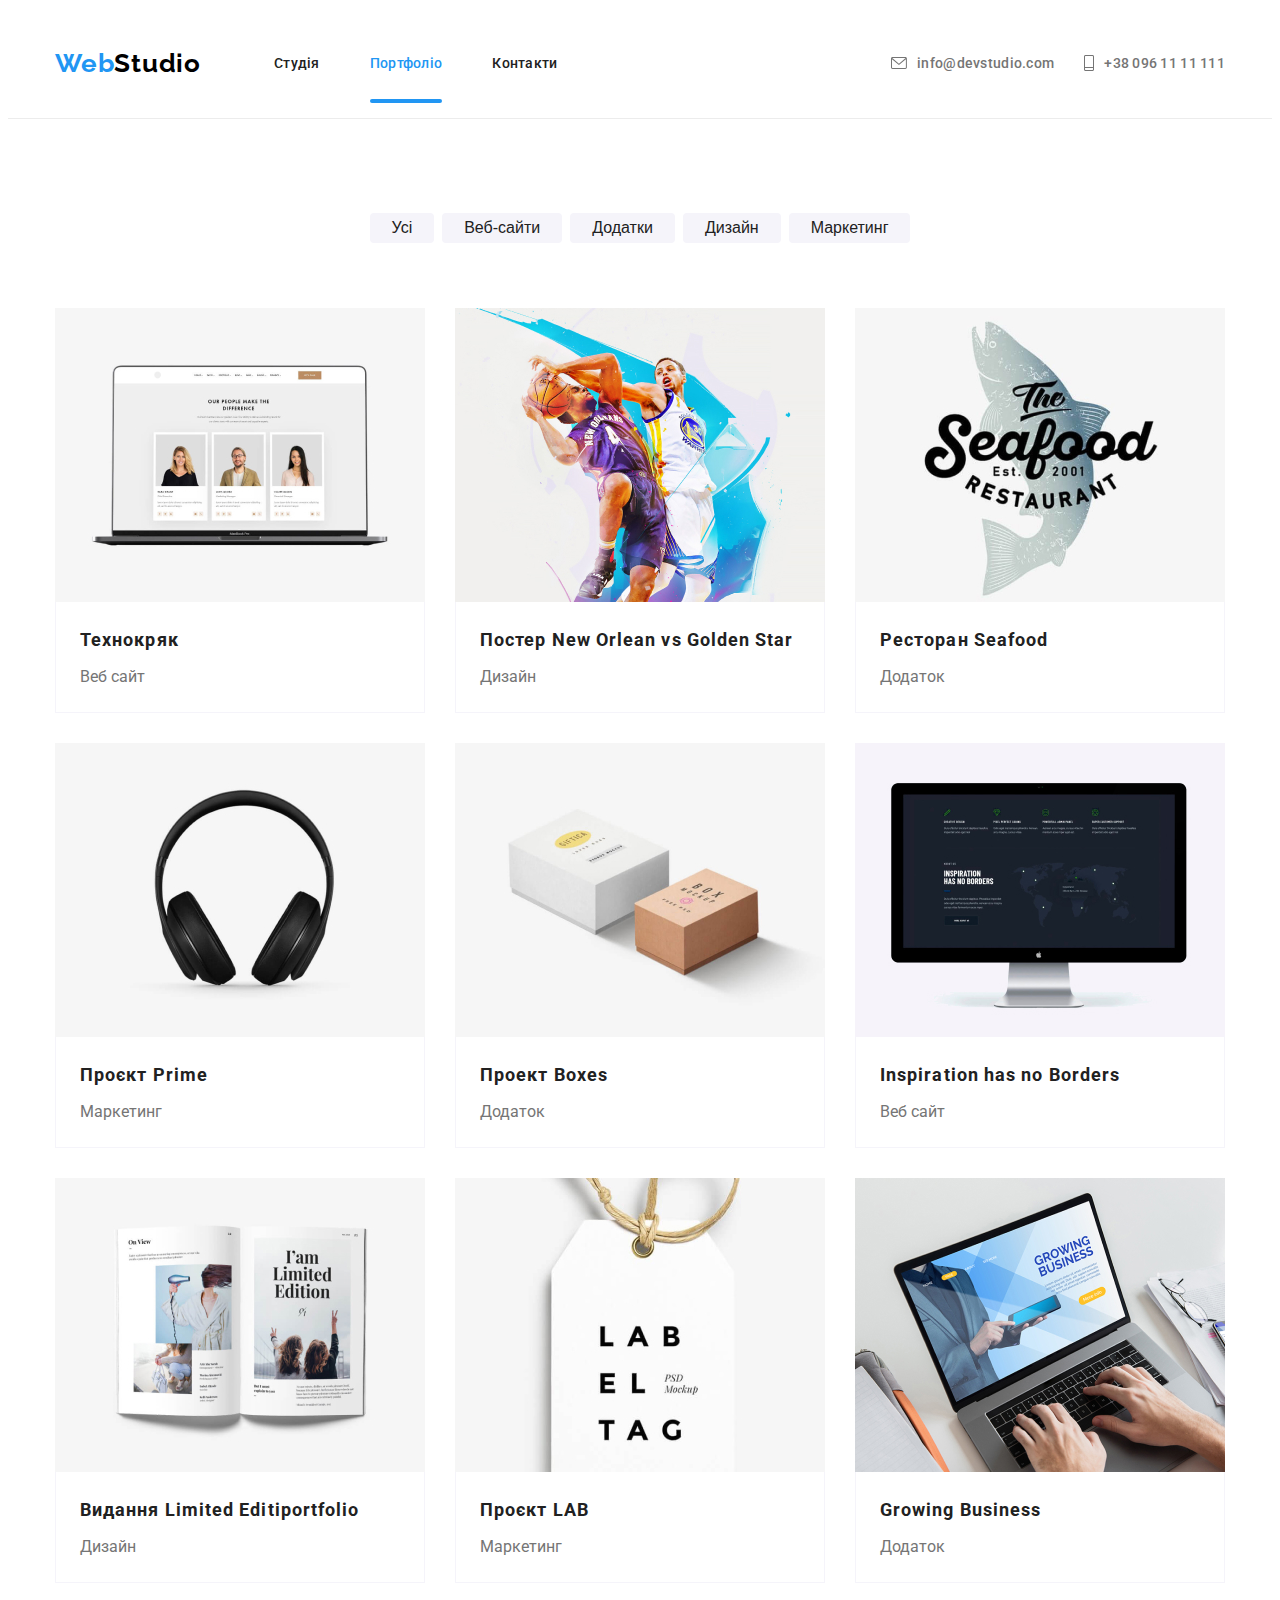
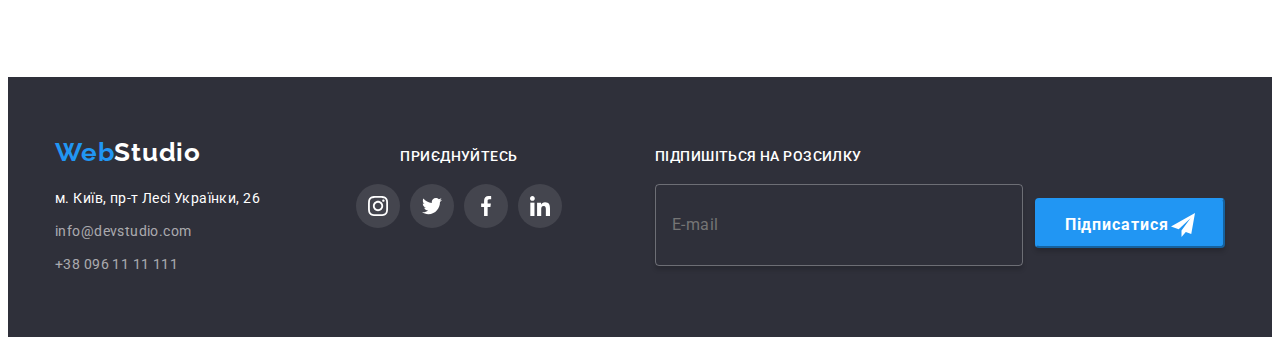
==== commit ae4b3a41: "hw-08-try-02" ====
--- a/portfolio.html
+++ b/portfolio.html
@@ -1,35 +1,45 @@
 <!DOCTYPE html>
 <html lang="uk">
-
-<head>
-  <meta charset="UTF-8" />
-  <meta name="viewport" content="width=, initial-scale=1.0" />
-  <title>Портфоліо</title>
-  <link rel="stylesheet" href="./css/main.min.css">
-  <link rel="preconnect" href="https://fonts.googleapis.com" />
-  <link rel="preconnect" href="https://fonts.gstatic.com" crossorigin />
-  <link href="https://fonts.googleapis.com/css2?family=Raleway:wght@700&family=Roboto:wght@400;500;700;900&display=swap"
-    rel="stylesheet" />
-  <link rel="stylesheet" href="https://cdnjs.cloudflare.com/ajax/libs/modern-normalize/2.0.0/modern-normalize.min.css"
-    integrity="sha512-4xo8blKMVCiXpTaLzQSLSw3KFOVPWhm/TRtuPVc4WG6kUgjH6J03IBuG7JZPkcWMxJ5huwaBpOpnwYElP/m6wg=="
-    crossorigin="anonymous" referrerpolicy="no-referrer" />
-</head>
-
-<body>
-  <header class="header">
+  <head>
+    <meta charset="UTF-8" />
+    <meta name="viewport" content="width=, initial-scale=1.0" />
+    <title>Портфоліо</title>
+    <link rel="stylesheet" href="./css/main.min.css" />
+    <link rel="preconnect" href="https://fonts.googleapis.com" />
+    <link rel="preconnect" href="https://fonts.gstatic.com" crossorigin />
+    <link
+      href="https://fonts.googleapis.com/css2?family=Raleway:wght@700&family=Roboto:wght@400;500;700;900&display=swap"
+      rel="stylesheet"
+    />
+    <link
+      rel="stylesheet"
+      href="https://cdnjs.cloudflare.com/ajax/libs/modern-normalize/2.0.0/modern-normalize.min.css"
+      integrity="sha512-4xo8blKMVCiXpTaLzQSLSw3KFOVPWhm/TRtuPVc4WG6kUgjH6J03IBuG7JZPkcWMxJ5huwaBpOpnwYElP/m6wg=="
+      crossorigin="anonymous"
+      referrerpolicy="no-referrer"
+    />
+  </head>
+
+  <body>
     <header class="header">
       <div class="container header__container">
         <nav class="header__nav">
-          <a class="logo link" href="./index.html">Web<span class="header__logo">Studio</span></a>
+          <a class="logo link" href="./index.html"
+            >Web<span class="header__logo">Studio</span></a
+          >
 
           <ul class="header__list list">
             <li class="header__list-item">
-              <a class="header__link link " href="./index.html">Студія</a>
+              <a class="header__link link" href="./index.html">Студія</a>
             </li>
             <li class="header__list-item">
-              <a class="header__link link current" href="./portfolio.html">Портфоліо</a>
+              <a class="header__link link current" href="./portfolio.html"
+                >Портфоліо</a
+              >
             </li>
-            <li class="header__list-item"><a class="header__link link" href="">Контакти</a></li>
+            <li class="header__list-item">
+              <a class="header__link link" href="">Контакти</a>
+            </li>
           </ul>
         </nav>
 
@@ -38,7 +48,9 @@
             <a class="header__mail-link link" href="mailto:info@devstudio.com">
               <svg class="header__mail-icon" width="16" height="12">
                 <use href="./icons/sprite.svg#icon-envelope"></use>
-              </svg>info@devstudio.com</a>
+              </svg>
+              info@devstudio.com</a
+            >
           </li>
 
           <li class="header__tel">
@@ -49,19 +61,21 @@
               +38 096 11 11 111
             </a>
           </li>
-
-
         </ul>
+
+        <button class="mobile-menu__open" type="button" data-menu-open>
+          <svg class="mobile-menu__open-icon" width="24" height="16">
+            <use href="./icons/sprite.svg#icon-burger"></use>
+          </svg>
+        </button>
       </div>
     </header>
 
     <main>
-
       <section>
         <div class="portfolio">
           <div class="container portfolio__container">
             <ul class="list portfolio__btns">
-
               <li class="portfolio__item">
                 <button class="portfolio__btn">Усі</button>
               </li>
@@ -81,235 +95,56 @@
               <li class="portfolio__item">
                 <button class="portfolio__btn">Маркетинг</button>
               </li>
-
             </ul>
 
             <h1 hidden class="visually-hidden">Галерея</h1>
 
-            <ul class="list portfolio__box ">
-
+            <ul class="list portfolio__box">
               <li class="portfolio__card">
                 <a class="link portfolio__link" href="">
                   <div class="portfolio__overlay-img">
                     <picture>
-                      <source srcset="
-                                    ./images/portfolio/desk/img.jpg 1x,
-                                    ./images/portfolio/desk/img@2x.jpg 2x" 
-                                    media="(min-width:1200px)" />
-                    
-                      <source srcset="
-                                    ./images/portfolio/tab/img.jpg 1x,
-                                     ./images/portfolio/tab/img@2x.jpg 2x" 
-                                     media="(min-width:768px)" />
-                    
-                      <source srcset="
-                                    ./images/portfolio/mob/img.jpg 1x,
-                                      ./images/portfolio/mob/img@2x.jpg 2x" 
-                                      media="(min-width:480px)" />
-                    
-                      <img class="portfolio__img" src="./images/portfolio/mob/img.jpg" 
-                      alt="фото ноутбука"  
-                      width="450" />
+                      <source
+                        srcset="
+                          ./images/portfolio/desk/img.jpg    1x,
+                          ./images/portfolio/desk/img@2x.jpg 2x
+                        "
+                        media="(min-width:1200px)"
+                      />
+
+                      <source
+                        srcset="
+                          ./images/portfolio/tab/img.jpg    1x,
+                          ./images/portfolio/tab/img@2x.jpg 2x
+                        "
+                        media="(min-width:768px)"
+                      />
+
+                      <source
+                        srcset="
+                          ./images/portfolio/mob/img.jpg    1x,
+                          ./images/portfolio/mob/img@2x.jpg 2x
+                        "
+                        media="(min-width:480px)"
+                      />
+
+                      <img
+                        class="portfolio__img"
+                        src="./images/portfolio/mob/img.jpg"
+                        alt="фото ноутбука"
+                        width="450"
+                      />
                     </picture>
-                    <p class="portfolio__overlay-text">Ресурс пропонує комплексні пропозиції з різним рівнем функціоналу
-                      та
-                      сервісів.
-                      Все це дозволить
-                      відвідувачу отримати
-                      вичерпні відомості про компанію чи приватну особу.</p>
+                    <p class="portfolio__overlay-text">
+                      Ресурс пропонує комплексні пропозиції з різним рівнем
+                      функціоналу та сервісів. Все це дозволить відвідувачу
+                      отримати вичерпні відомості про компанію чи приватну
+                      особу.
+                    </p>
                   </div>
 
                   <div class="portfolio__img-text">
                     <h2 class="portfolio__title-hh">Технокряк</h2>
-                    <p class="portfolio__text">Веб сайт</p>
-                  </div>
-                </a>
-              </li>
-
-              <li class="portfolio__card">
-                <a class="link portfolio__link" href="">
-                  <div class="portfolio__overlay-img">
-                   <picture>
-                      <source srcset="
-                        ./images/portfolio/desk/img-1.jpg 1x,
-                          ./images/portfolio/desk/img@2x-1.jpg 2x" 
-                         media="(min-width:1200px)" />
-                    
-                      <source srcset="
-                         ./images/portfolio/tab/img-1.jpg 1x,
-                          ./images/portfolio/tab/img@2x-1.jpg 2x" 
-                           media="(min-width:768px)" />
-                    
-                      <source srcset="
-                         ./images/portfolio/mob/img.jpg 1x,
-                            ./images/portfolio/mob/img@2x.jpg 2x" 
-                              media="(min-width:480px)" />
-                    
-                      <img class="portfolio__img" src="./images/portfolio/mob/img-1.jpg" 
-                      alt="фото баскетболістів"  
-                      width="450" />
-                    </picture>
-                     
-                    <p class="portfolio__overlay-text">Ресурс пропонує комплексні пропозиції з різним рівнем
-                      функціоналу
-                      та
-                      сервісів.
-                      Все це дозволить
-                      відвідувачу отримати
-                      вичерпні відомості про компанію чи приватну особу.</p>
-                  </div>
-                  <div class="portfolio__img-text">
-                    <h2 class="portfolio__title-hh">Постер New Orlean vs Golden Star</h2>
-                    <p class="portfolio__text">Дизайн</p>
-                  </div>
-                </a>
-              </li>
-
-              <li class="portfolio__card">
-                <a class="link portfolio__link" href="">
-                  <div class="portfolio__overlay-img">
-                      <picture>
-                        <source srcset="
-                         ./images/portfolio/desk/img-2.jpg 1x,
-                           ./images/portfolio/desk/img@2x-2.jpg 2x" 
-                            media="(min-width:1200px)" />
-                      
-                        <source srcset="
-                           ./images/portfolio/tab/img-2.jpg 1x,
-                            ./images/portfolio/tab/img@2x-2.jpg 2x"
-                              media="(min-width:768px)" />
-                      
-                        <source srcset="
-                           ./images/portfolio/mob/img-2.jpg 1x,
-                           ./images/portfolio/mob/img@2x-2.jpg 2x" 
-                            media="(min-width:480px)" />
-                      
-                        <img class="portfolio__img" 
-                        src="./images/portfolio/mob/img-2.jpg" 
-                        alt="реклама додатку" 
-                        width="450" />
-                      </picture>
-                      
-                    <p class="portfolio__overlay-text">Ресурс пропонує комплексні пропозиції з різним рівнем функціоналу
-                      та
-                      сервісів.
-                      Все це дозволить
-                      відвідувачу отримати
-                      вичерпні відомості про компанію чи приватну особу.</p>
-                  </div>
-                  <div class="portfolio__img-text">
-                    <h2 class="portfolio__title-hh">Ресторан Seafood</h2>
-                    <p class="portfolio__text">Додаток</p>
-                  </div>
-                </a>
-              </li>
-
-              <li class="portfolio__card">
-                <a class="link portfolio__link" href="">
-                  <div class="portfolio__overlay-img">
-                  <picture>
-                    <source srcset="
-                    ./images/portfolio/desk/img-3.jpg 1x,
-                     ./images/portfolio/desk/img@2x-3.jpg 2x"
-                      media="(min-width:1200px)" />
-                  
-                    <source srcset="
-                      ./images/portfolio/tab/img-3.jpg 1x,
-                       ./images/portfolio/tab/img@2x-3.jpg 2x"
-                      media="(min-width:768px)" />
-                  
-                    <source srcset="
-                      ./images/portfolio/mob/img-3.jpg 1x,
-                        ./images/portfolio/mob/img@2x-3.jpg 2x"
-                      media="(min-width:480px)" />
-                  
-                    <img class="portfolio__img" src="./images/portfolio/mob/img-3.jpg" alt="фото навушників" width="450" />
-                  </picture>
-                    
-                    <p class="portfolio__overlay-text">Ресурс пропонує комплексні пропозиції
-                      з різним рівнем функціоналу та
-                      сервісів.
-                      Все це дозволить
-                      відвідувачу отримати
-                      вичерпні відомості про компанію чи приватну особу.</p>
-                  </div>
-                  <div class="portfolio__img-text">
-                    <h2 class="portfolio__title-hh">Проєкт Prime</h2>
-                    <p class="portfolio__text">Маркетинг</p>
-                  </div>
-                </a>
-              </li>
-
-              <li class="portfolio__card">
-                <a class="link portfolio__link" href="">
-                  <div class="portfolio__overlay-img">
-                  <picture>
-                    <source srcset="
-                    ./images/portfolio/desk/img-4.jpg 1x,
-                     ./images/portfolio/desk/img@2x-4.jpg 2x"
-                      media="(min-width:1200px)" />
-                  
-                    <source srcset="
-                      ./images/portfolio/tab/img-4.jpg 1x,
-                       ./images/portfolio/tab/img@2x-4.jpg 2x"
-                      media="(min-width:768px)" />
-                  
-                    <source srcset="
-                       ./images/portfolio/mob/img-4.jpg 1x,
-                        ./images/portfolio/mob/img@2x-4.jpg 2x"
-                      media="(min-width:480px)" />
-                  
-                    <img class="portfolio__img" src="./images/portfolio/mob/img-4.jpg" 
-                    alt="фото резюме" 
-                    width="450" />
-                  </picture>
-                  
-                    <p class="portfolio__overlay-text">Ресурс пропонує комплексні пропозиції з різним
-                      рівнем функціоналу та сервісів.
-                      Все це дозволить
-                      відвідувачу отримати
-                      вичерпні відомості про компанію чи приватну особу.</p>
-                  </div>
-                  <div class="portfolio__img-text">
-                    <h2 class="portfolio__title-hh">Проект Boxes</h2>
-                    <p class="portfolio__text">Додаток</p>
-                  </div>
-                </a>
-              </li>
-
-              <li class="portfolio__card">
-                <a class="link portfolio__link" href="">
-                  <div class="portfolio__overlay-img">
-                      <picture>
-                        <source
-                          srcset="
-                              ./images/portfolio/desk/img-5.jpg 1x,
-                                ./images/portfolio/desk/img@2x-5.jpg 2x"
-                          media="(min-width:1200px)" />
-                      
-                        <source
-                          srcset="
-                             ./images/portfolio/tab/img-5.jpg 1x,
-                                ./images/portfolio/tab/img@2x-5.jpg 2x"
-                          media="(min-width:768px)" />
-                      
-                        <source
-                          srcset="
-                            ./images/portfolio/mob/img-5.jpg 1x,
-                                ./images/portfolio/mob/img@2x-5.jpg 2x"
-                          media="(min-width:480px)" />
-                      
-                        <img class="portfolio__img" src="./images/portfolio/mob/img-5.jpg" alt="фото монітора" width="450" />
-                      </picture>
-                    
-                    <p class="portfolio__overlay-text">Ресурс пропонує комплексні пропозиції з різним рівнем
-                      функціоналу та сервісів.
-                      Все це дозволить
-                      відвідувачу отримати
-                      вичерпні відомості про компанію чи приватну особу.</p>
-                  </div>
-                  <div class="portfolio__img-text">
-                    <h2 class="portfolio__title-hh">Inspiration has no Borders</h2>
                     <p class="portfolio__text">Веб сайт</p>
                   </div>
                 </a>
@@ -319,73 +154,50 @@
                 <a class="link portfolio__link" href="">
                   <div class="portfolio__overlay-img">
                     <picture>
-                      <source srcset="
-                      ./images/portfolio/desk/img-6.jpg 1x,
-                       ./images/portfolio/desk/img@2x-6.jpg 2x" 
-                         media="(min-width:1200px)" />
-                    
-                      <source srcset="
-                       ./images/portfolio/tab/img-6.jpg 1x,
-                         ./images/portfolio/tab/img@2x-6.jpg 2x" 
-                         media="(min-width:768px)" />
-                    
-                      <source srcset="
-                        ./images/portfolio/mob/img-6.jpg 1x,
-                        ./images/portfolio/mob/img@2x-6.jpg 2x" 
-                        media="(min-width:480px)" />
-                    
-                      <img class="portfolio__img" src="./images/portfolio/mob/img-6.jpg" 
-                      alt="відкрита книга"
-                       width="450" />
+                      <source
+                        srcset="
+                          ./images/portfolio/desk/img-1.jpg    1x,
+                          ./images/portfolio/desk/img@2x-1.jpg 2x
+                        "
+                        media="(min-width:1200px)"
+                      />
+
+                      <source
+                        srcset="
+                          ./images/portfolio/tab/img-1.jpg    1x,
+                          ./images/portfolio/tab/img@2x-1.jpg 2x
+                        "
+                        media="(min-width:768px)"
+                      />
+
+                      <source
+                        srcset="
+                          ./images/portfolio/mob/img.jpg    1x,
+                          ./images/portfolio/mob/img@2x.jpg 2x
+                        "
+                        media="(min-width:480px)"
+                      />
+
+                      <img
+                        class="portfolio__img"
+                        src="./images/portfolio/mob/img-1.jpg"
+                        alt="фото баскетболістів"
+                        width="450"
+                      />
                     </picture>
-                    
-                    <p class="portfolio__overlay-text">Ресурс пропонує комплексні пропозиції з різним рівнем функціоналу
-                      та
-                      сервісів.
-                      Все це дозволить
-                      відвідувачу отримати
-                      вичерпні відомості про компанію чи приватну особу.</p>
+
+                    <p class="portfolio__overlay-text">
+                      Ресурс пропонує комплексні пропозиції з різним рівнем
+                      функціоналу та сервісів. Все це дозволить відвідувачу
+                      отримати вичерпні відомості про компанію чи приватну
+                      особу.
+                    </p>
                   </div>
                   <div class="portfolio__img-text">
-                    <h2 class="portfolio__title-hh">Видання Limited Editiportfolio</h2>
+                    <h2 class="portfolio__title-hh">
+                      Постер New Orlean vs Golden Star
+                    </h2>
                     <p class="portfolio__text">Дизайн</p>
-                  </div>
-                </a>
-              </li>
-
-              <li class="portfolio__card">
-                <a class="link portfolio__link" href="">
-                  <div class="portfolio__overlay-img">
-                      <picture>
-                        <source srcset="
-                        ./images/portfolio/desk/img-7.jpg 1x,
-                        ./images/portfolio/desk/img@2x-7.jpg 2x"
-                         media="(min-width:1200px)" />
-                      
-                        <source srcset="
-                        ./images/portfolio/tab/img-7.jpg 1x,
-                         ./images/portfolio/tab/img@2x-7.jpg 2x" 
-                         media="(min-width:768px)" />
-                      
-                        <source srcset="
-                         ./images/portfolio/mob/img-7.jpg 1x,
-                           ./images/portfolio/mob/img@2x-7.jpg 2x" 
-                           media="(min-width:480px)" />
-                      
-                        <img class="portfolio__img" src="./images/portfolio/mob/img-7.jpg" alt="фото брилка" width="450" />
-                      </picture>
-                    
-                    <p class="portfolio__overlay-text">Ресурс пропонує комплексні пропозиції з різним рівнем функціоналу
-                      та
-                      сервісів.
-                      Все це дозволить
-                      відвідувачу отримати
-                      вичерпні відомості про компанію чи приватну особу.</p>
-                  </div>
-
-                  <div class="portfolio__img-text">
-                    <h2 class="portfolio__title-hh">Проєкт LAB</h2>
-                    <p class="portfolio__text">Маркетинг</p>
                   </div>
                 </a>
               </li>
@@ -394,32 +206,349 @@
                 <a class="link portfolio__link" href="">
                   <div class="portfolio__overlay-img">
                     <picture>
-                      <source srcset="
-                       ./images/portfolio/desk/img-8.jpg 1x,
-                        ./images/portfolio/desk/img@2x-8.jpg 2x"
-                         media="(min-width:1200px)" />
-                    
-                      <source srcset="
-                      ./images/portfolio/tab/img-8.jpg 1x,
-                       ./images/portfolio/tab/img@2x-8.jpg 2x" 
-                       media="(min-width:768px)" />
-                    
-                      <source srcset="
-                       ./images/portfolio/mob/img-8.jpg 1x,
-                        ./images/portfolio/mob/img@2x-8.jpg 2x" 
-                        media="(min-width:480px)" />
-                    
-                      <img class="portfolio__img" src="./images/portfolio/mob/img-8.jpg" 
-                      alt="робота за ноутбуком"
-                      width="450" />
+                      <source
+                        srcset="
+                          ./images/portfolio/desk/img-2.jpg    1x,
+                          ./images/portfolio/desk/img@2x-2.jpg 2x
+                        "
+                        media="(min-width:1200px)"
+                      />
+
+                      <source
+                        srcset="
+                          ./images/portfolio/tab/img-2.jpg    1x,
+                          ./images/portfolio/tab/img@2x-2.jpg 2x
+                        "
+                        media="(min-width:768px)"
+                      />
+
+                      <source
+                        srcset="
+                          ./images/portfolio/mob/img-2.jpg    1x,
+                          ./images/portfolio/mob/img@2x-2.jpg 2x
+                        "
+                        media="(min-width:480px)"
+                      />
+
+                      <img
+                        class="portfolio__img"
+                        src="./images/portfolio/mob/img-2.jpg"
+                        alt="реклама додатку"
+                        width="450"
+                      />
                     </picture>
-                    
-                    <p class="portfolio__overlay-text">Ресурс пропонує комплексні пропозиції з різним рівнем функціоналу
-                      та
-                      сервісів.
-                      Все це дозволить
-                      відвідувачу отримати
-                      вичерпні відомості про компанію чи приватну особу.</p>
+
+                    <p class="portfolio__overlay-text">
+                      Ресурс пропонує комплексні пропозиції з різним рівнем
+                      функціоналу та сервісів. Все це дозволить відвідувачу
+                      отримати вичерпні відомості про компанію чи приватну
+                      особу.
+                    </p>
+                  </div>
+                  <div class="portfolio__img-text">
+                    <h2 class="portfolio__title-hh">Ресторан Seafood</h2>
+                    <p class="portfolio__text">Додаток</p>
+                  </div>
+                </a>
+              </li>
+
+              <li class="portfolio__card">
+                <a class="link portfolio__link" href="">
+                  <div class="portfolio__overlay-img">
+                    <picture>
+                      <source
+                        srcset="
+                          ./images/portfolio/desk/img-3.jpg    1x,
+                          ./images/portfolio/desk/img@2x-3.jpg 2x
+                        "
+                        media="(min-width:1200px)"
+                      />
+
+                      <source
+                        srcset="
+                          ./images/portfolio/tab/img-3.jpg    1x,
+                          ./images/portfolio/tab/img@2x-3.jpg 2x
+                        "
+                        media="(min-width:768px)"
+                      />
+
+                      <source
+                        srcset="
+                          ./images/portfolio/mob/img-3.jpg    1x,
+                          ./images/portfolio/mob/img@2x-3.jpg 2x
+                        "
+                        media="(min-width:480px)"
+                      />
+
+                      <img
+                        class="portfolio__img"
+                        src="./images/portfolio/mob/img-3.jpg"
+                        alt="фото навушників"
+                        width="450"
+                      />
+                    </picture>
+
+                    <p class="portfolio__overlay-text">
+                      Ресурс пропонує комплексні пропозиції з різним рівнем
+                      функціоналу та сервісів. Все це дозволить відвідувачу
+                      отримати вичерпні відомості про компанію чи приватну
+                      особу.
+                    </p>
+                  </div>
+                  <div class="portfolio__img-text">
+                    <h2 class="portfolio__title-hh">Проєкт Prime</h2>
+                    <p class="portfolio__text">Маркетинг</p>
+                  </div>
+                </a>
+              </li>
+
+              <li class="portfolio__card">
+                <a class="link portfolio__link" href="">
+                  <div class="portfolio__overlay-img">
+                    <picture>
+                      <source
+                        srcset="
+                          ./images/portfolio/desk/img-4.jpg    1x,
+                          ./images/portfolio/desk/img@2x-4.jpg 2x
+                        "
+                        media="(min-width:1200px)"
+                      />
+
+                      <source
+                        srcset="
+                          ./images/portfolio/tab/img-4.jpg    1x,
+                          ./images/portfolio/tab/img@2x-4.jpg 2x
+                        "
+                        media="(min-width:768px)"
+                      />
+
+                      <source
+                        srcset="
+                          ./images/portfolio/mob/img-4.jpg    1x,
+                          ./images/portfolio/mob/img@2x-4.jpg 2x
+                        "
+                        media="(min-width:480px)"
+                      />
+
+                      <img
+                        class="portfolio__img"
+                        src="./images/portfolio/mob/img-4.jpg"
+                        alt="фото резюме"
+                        width="450"
+                      />
+                    </picture>
+
+                    <p class="portfolio__overlay-text">
+                      Ресурс пропонує комплексні пропозиції з різним рівнем
+                      функціоналу та сервісів. Все це дозволить відвідувачу
+                      отримати вичерпні відомості про компанію чи приватну
+                      особу.
+                    </p>
+                  </div>
+                  <div class="portfolio__img-text">
+                    <h2 class="portfolio__title-hh">Проект Boxes</h2>
+                    <p class="portfolio__text">Додаток</p>
+                  </div>
+                </a>
+              </li>
+
+              <li class="portfolio__card">
+                <a class="link portfolio__link" href="">
+                  <div class="portfolio__overlay-img">
+                    <picture>
+                      <source
+                        srcset="
+                          ./images/portfolio/desk/img-5.jpg    1x,
+                          ./images/portfolio/desk/img@2x-5.jpg 2x
+                        "
+                        media="(min-width:1200px)"
+                      />
+
+                      <source
+                        srcset="
+                          ./images/portfolio/tab/img-5.jpg    1x,
+                          ./images/portfolio/tab/img@2x-5.jpg 2x
+                        "
+                        media="(min-width:768px)"
+                      />
+
+                      <source
+                        srcset="
+                          ./images/portfolio/mob/img-5.jpg    1x,
+                          ./images/portfolio/mob/img@2x-5.jpg 2x
+                        "
+                        media="(min-width:480px)"
+                      />
+
+                      <img
+                        class="portfolio__img"
+                        src="./images/portfolio/mob/img-5.jpg"
+                        alt="фото монітора"
+                        width="450"
+                      />
+                    </picture>
+
+                    <p class="portfolio__overlay-text">
+                      Ресурс пропонує комплексні пропозиції з різним рівнем
+                      функціоналу та сервісів. Все це дозволить відвідувачу
+                      отримати вичерпні відомості про компанію чи приватну
+                      особу.
+                    </p>
+                  </div>
+                  <div class="portfolio__img-text">
+                    <h2 class="portfolio__title-hh">
+                      Inspiration has no Borders
+                    </h2>
+                    <p class="portfolio__text">Веб сайт</p>
+                  </div>
+                </a>
+              </li>
+
+              <li class="portfolio__card">
+                <a class="link portfolio__link" href="">
+                  <div class="portfolio__overlay-img">
+                    <picture>
+                      <source
+                        srcset="
+                          ./images/portfolio/desk/img-6.jpg    1x,
+                          ./images/portfolio/desk/img@2x-6.jpg 2x
+                        "
+                        media="(min-width:1200px)"
+                      />
+
+                      <source
+                        srcset="
+                          ./images/portfolio/tab/img-6.jpg    1x,
+                          ./images/portfolio/tab/img@2x-6.jpg 2x
+                        "
+                        media="(min-width:768px)"
+                      />
+
+                      <source
+                        srcset="
+                          ./images/portfolio/mob/img-6.jpg    1x,
+                          ./images/portfolio/mob/img@2x-6.jpg 2x
+                        "
+                        media="(min-width:480px)"
+                      />
+
+                      <img
+                        class="portfolio__img"
+                        src="./images/portfolio/mob/img-6.jpg"
+                        alt="відкрита книга"
+                        width="450"
+                      />
+                    </picture>
+
+                    <p class="portfolio__overlay-text">
+                      Ресурс пропонує комплексні пропозиції з різним рівнем
+                      функціоналу та сервісів. Все це дозволить відвідувачу
+                      отримати вичерпні відомості про компанію чи приватну
+                      особу.
+                    </p>
+                  </div>
+                  <div class="portfolio__img-text">
+                    <h2 class="portfolio__title-hh">
+                      Видання Limited Editiportfolio
+                    </h2>
+                    <p class="portfolio__text">Дизайн</p>
+                  </div>
+                </a>
+              </li>
+
+              <li class="portfolio__card">
+                <a class="link portfolio__link" href="">
+                  <div class="portfolio__overlay-img">
+                    <picture>
+                      <source
+                        srcset="
+                          ./images/portfolio/desk/img-7.jpg    1x,
+                          ./images/portfolio/desk/img@2x-7.jpg 2x
+                        "
+                        media="(min-width:1200px)"
+                      />
+
+                      <source
+                        srcset="
+                          ./images/portfolio/tab/img-7.jpg    1x,
+                          ./images/portfolio/tab/img@2x-7.jpg 2x
+                        "
+                        media="(min-width:768px)"
+                      />
+
+                      <source
+                        srcset="
+                          ./images/portfolio/mob/img-7.jpg    1x,
+                          ./images/portfolio/mob/img@2x-7.jpg 2x
+                        "
+                        media="(min-width:480px)"
+                      />
+
+                      <img
+                        class="portfolio__img"
+                        src="./images/portfolio/mob/img-7.jpg"
+                        alt="фото брилка"
+                        width="450"
+                      />
+                    </picture>
+
+                    <p class="portfolio__overlay-text">
+                      Ресурс пропонує комплексні пропозиції з різним рівнем
+                      функціоналу та сервісів. Все це дозволить відвідувачу
+                      отримати вичерпні відомості про компанію чи приватну
+                      особу.
+                    </p>
+                  </div>
+
+                  <div class="portfolio__img-text">
+                    <h2 class="portfolio__title-hh">Проєкт LAB</h2>
+                    <p class="portfolio__text">Маркетинг</p>
+                  </div>
+                </a>
+              </li>
+
+              <li class="portfolio__card">
+                <a class="link portfolio__link" href="">
+                  <div class="portfolio__overlay-img">
+                    <picture>
+                      <source
+                        srcset="
+                          ./images/portfolio/desk/img-8.jpg    1x,
+                          ./images/portfolio/desk/img@2x-8.jpg 2x
+                        "
+                        media="(min-width:1200px)"
+                      />
+
+                      <source
+                        srcset="
+                          ./images/portfolio/tab/img-8.jpg    1x,
+                          ./images/portfolio/tab/img@2x-8.jpg 2x
+                        "
+                        media="(min-width:768px)"
+                      />
+
+                      <source
+                        srcset="
+                          ./images/portfolio/mob/img-8.jpg    1x,
+                          ./images/portfolio/mob/img@2x-8.jpg 2x
+                        "
+                        media="(min-width:480px)"
+                      />
+
+                      <img
+                        class="portfolio__img"
+                        src="./images/portfolio/mob/img-8.jpg"
+                        alt="робота за ноутбуком"
+                        width="450"
+                      />
+                    </picture>
+
+                    <p class="portfolio__overlay-text">
+                      Ресурс пропонує комплексні пропозиції з різним рівнем
+                      функціоналу та сервісів. Все це дозволить відвідувачу
+                      отримати вичерпні відомості про компанію чи приватну
+                      особу.
+                    </p>
                   </div>
                   <div class="portfolio__img-text">
                     <h2 class="portfolio__title-hh">Growing Business</h2>
@@ -427,7 +556,6 @@
                   </div>
                 </a>
               </li>
-
             </ul>
           </div>
         </div>
@@ -436,16 +564,22 @@
 
     <footer class="footer">
       <div class="container footer__content">
-
         <div class="footer__container">
-          <a class="logo link" href="./index.html">Web<span class="footer__logo">Studio</span></a>
+          <a class="logo link" href="./index.html"
+            >Web<span class="footer__logo">Studio</span></a
+          >
           <address class="footer__adress footer-link">
             <p class="footer__adress-text">м. Київ, пр-т Лесі Українки, 26</p>
             <ul class="list">
-              <li class="footer__adress-mail"><a class="footer__nav link"
-                  href="mailto:info@devstudio.com">info@devstudio.com</a>
-              </li>
-              <li class="footer__adress-tel"><a class="footer__nav link" href="tel:+380961111111">+38 096 11 11 111</a>
+              <li class="footer__adress-mail">
+                <a class="footer__nav link" href="mailto:info@devstudio.com"
+                  >info@devstudio.com</a
+                >
+              </li>
+              <li class="footer__adress-tel">
+                <a class="footer__nav link" href="tel:+380961111111"
+                  >+38 096 11 11 111</a
+                >
               </li>
             </ul>
           </address>
@@ -453,9 +587,14 @@
 
         <div class="footer__social">
           <p class="footer__text">Приєднуйтесь</p>
-          <ul class="footer__links list ">
+          <ul class="footer__links list">
             <li class="footer__item">
-              <a class="footer__item-link" href="" target="_blank" rel="noopener noreferrer">
+              <a
+                class="footer__item-link"
+                href=""
+                target="_blank"
+                rel="noopener noreferrer"
+              >
                 <svg class="footer__icon" width="20" height="20">
                   <use href="./icons/sprite.svg#icon-instagram"></use>
                 </svg>
@@ -463,7 +602,12 @@
             </li>
 
             <li class="footer__item">
-              <a class="footer__item-link" href="" target="_blank" rel="noopener noreferrer">
+              <a
+                class="footer__item-link"
+                href=""
+                target="_blank"
+                rel="noopener noreferrer"
+              >
                 <svg class="footer__icon" width="20" height="20">
                   <use href="./icons/sprite.svg#icon-twitter"></use>
                 </svg>
@@ -471,7 +615,12 @@
             </li>
 
             <li class="footer__item">
-              <a class="footer__item-link" href="" target="_blank" rel="noopener noreferrer">
+              <a
+                class="footer__item-link"
+                href=""
+                target="_blank"
+                rel="noopener noreferrer"
+              >
                 <svg class="footer__icon" width="20" height="20">
                   <use href="./icons/sprite.svg#icon-facebook"></use>
                 </svg>
@@ -479,7 +628,12 @@
             </li>
 
             <li class="footer__item">
-              <a class="footer__item-link" href="" target="_blank" rel="noopener noreferrer">
+              <a
+                class="footer__item-link"
+                href=""
+                target="_blank"
+                rel="noopener noreferrer"
+              >
                 <svg class="footer__icon" width="20" height="20">
                   <use href="./icons/sprite.svg#icon-linkedin"></use>
                 </svg>
@@ -491,17 +645,189 @@
         <div class="footer__input-container">
           <p class="footer__input-text">Підпишіться на розсилку</p>
           <form class="footer__form">
-            <input class="footer__input" name="user-email" type="email" placeholder="E-mail" required>
+            <input
+              class="footer__input"
+              name="user-email"
+              type="email"
+              placeholder="E-mail"
+              required
+            />
             <button class="footer__button" type="submit">
               <svg class="footer__icon-send" width="24" height="24">
                 <use href="./icons/sprite.svg#icon-send"></use>
               </svg>
-              Підписатися</button>
+              Підписатися
+            </button>
           </form>
         </div>
       </div>
     </footer>
 
-</body>
-
-</html>+    <div class="mobile-menu is-hidden" data-menu>
+      <button type="button" class="mobile-menu__close" data-menu-close>
+        <svg class="mobile-menu__close-icon" width="19" height="19">
+          <use href="./icons/sprite.svg#icon-close-menu"></use>
+        </svg>
+      </button>
+
+      <ul class="mobile-menu__nav list">
+        <li class="mobile-menu__item">
+          <a href="index.html" class="mobile-menu__nav-link link">Студія</a>
+        </li>
+        <li class="mobile-menu__item">
+          <a href="portfolio.html" class="mobile-menu__nav-link link"
+            >Портфоліо</a
+          >
+        </li>
+        <li class="mobile-menu__item">
+          <a href="index.html" class="mobile-menu__nav-link link">Контакти</a>
+        </li>
+      </ul>
+
+      <ul class="mobile-menu__contacts list">
+        <li class="mobile-menu__tel">
+          <a href="tel:+380961111111" class="mobile-menu__tel-link link">
+            +38 096 111 11 11</a
+          >
+        </li>
+        <li class="mobile-menu__mail">
+          <a
+            href="mailto:info@devstudio.com"
+            class="mobile-menu__mail-link link"
+            >info@devstudio.com</a
+          >
+        </li>
+      </ul>
+
+      <ul class="mobile-menu__soc list">
+        <li class="mobile-menu__soc-item link">
+          <a
+            href="#"
+            class="mobile-menu__soc-link link"
+            target="_blank"
+            rel="noopener noreferrer"
+          >
+            Instagram</a
+          >
+        </li>
+
+        <li class="mobile-menu__soc-item link">
+          <a
+            href="#"
+            class="mobile-menu__soc-link link"
+            target="_blank"
+            rel="noopener noreferrer"
+          >
+            Twitter</a
+          >
+        </li>
+
+        <li class="mobile-menu__soc-item link">
+          <a
+            href="#"
+            class="mobile-menu__soc-link link"
+            target="_blank"
+            rel="noopener noreferrer"
+          >
+            Facebook</a
+          >
+        </li>
+
+        <li class="mobile-menu__soc-item link">
+          <a
+            href="#"
+            class="mobile-menu__soc-link link"
+            target="_blank"
+            rel="noopener noreferrer"
+          >
+            LinkedIn</a
+          >
+        </li>
+      </ul>
+    </div>
+
+    <div class="mobile-menu is-hidden" data-menu>
+      <button type="button" class="mobile-menu__close" data-menu-close>
+        <svg class="mobile-menu__close-icon" width="19" height="19">
+          <use href="./icons/sprite.svg#icon-close-menu"></use>
+        </svg>
+      </button>
+
+      <ul class="mobile-menu__nav list">
+        <li class="mobile-menu__item">
+          <a href="index.html" class="mobile-menu__nav-link link">Студія</a>
+        </li>
+        <li class="mobile-menu__item">
+          <a href="portfolio.html" class="mobile-menu__nav-link link"
+            >Портфоліо</a
+          >
+        </li>
+        <li class="mobile-menu__item">
+          <a href="index.html" class="mobile-menu__nav-link link">Контакти</a>
+        </li>
+      </ul>
+
+      <ul class="mobile-menu__contacts list">
+        <li class="mobile-menu__tel">
+          <a href="tel:+380961111111" class="mobile-menu__tel-link link">
+            +38 096 111 11 11</a
+          >
+        </li>
+        <li class="mobile-menu__mail">
+          <a
+            href="mailto:info@devstudio.com"
+            class="mobile-menu__mail-link link"
+            >info@devstudio.com</a
+          >
+        </li>
+      </ul>
+
+      <ul class="mobile-menu__soc list">
+        <li class="mobile-menu__soc-item link">
+          <a
+            href="#"
+            class="mobile-menu__soc-link link"
+            target="_blank"
+            rel="noopener noreferrer"
+          >
+            Instagram</a
+          >
+        </li>
+
+        <li class="mobile-menu__soc-item link">
+          <a
+            href="#"
+            class="mobile-menu__soc-link link"
+            target="_blank"
+            rel="noopener noreferrer"
+          >
+            Twitter</a
+          >
+        </li>
+
+        <li class="mobile-menu__soc-item link">
+          <a
+            href="#"
+            class="mobile-menu__soc-link link"
+            target="_blank"
+            rel="noopener noreferrer"
+          >
+            Facebook</a
+          >
+        </li>
+
+        <li class="mobile-menu__soc-item link">
+          <a
+            href="#"
+            class="mobile-menu__soc-link link"
+            target="_blank"
+            rel="noopener noreferrer"
+          >
+            LinkedIn</a
+          >
+        </li>
+      </ul>
+    </div>
+    <script src="./js/menu.js"></script>
+  </body>
+</html>
--- a/css/main.min.css
+++ b/css/main.min.css
@@ -1 +1 @@
-:root{--text-color-main: #757575;--color-white: #ffffff;--color-blue: #2196f3;--title-color: #212121}body{font-family:"roboto",sans-serif}p,h1,h2,h3,h4,h5,h6{margin:0px}ul,ol{margin:0px;padding:0px}img{display:block;max-width:100%;height:auto}.list{list-style:none;padding:0;margin:0}.link{text-decoration:none}.container{width:100%;padding-top:16px;padding-bottom:16px;margin:0 auto;padding-top:60px;padding-bottom:60px}@media screen and (min-width: 480px){.container{width:450px}}@media screen and (min-width: 768px){.container{width:738px}}@media screen and (min-width: 1200px){.container{width:1170px}}.visually-hidden{position:absolute;width:1px;height:1px;margin:-1px;border:0;padding:0;white-space:nowrap;-webkit-clip-path:inset(100%);clip-path:inset(100%);clip:rect(0 0 0 0);overflow:hidden}.active{color:var(--color-blue);text-align:center;font-size:16px;font-weight:700;line-height:1.87;letter-spacing:.96px}.current{position:relative}.current::after{content:"";position:absolute;left:0px;bottom:0px;width:100%;height:4px;border-radius:2px;background-color:currentColor}.btn{color:var(--color-white);text-align:center;font-size:16px;font-weight:700;line-height:1.87;letter-spacing:.96px;margin-top:30px;border-radius:4px;background-color:var(--color-blue);min-height:50px;min-width:216px}.header{border-bottom:1px solid #ececec}.header__logo{font-family:"raleway",sans-serif;font-weight:700;font-size:26px;color:#000}@media screen and (min-width: 768px){.header__logo{margin-right:73px}}.header__container{display:-webkit-box;display:-ms-flexbox;display:flex;-webkit-box-pack:justify;-ms-flex-pack:justify;justify-content:space-between;-webkit-box-align:center;-ms-flex-align:center;align-items:center;padding-top:15px;padding-bottom:15px;position:relative}@media screen and (min-width: 768px){.header__container{height:80px}}.header__nav{display:-webkit-box;display:-ms-flexbox;display:flex;-webkit-box-align:center;-ms-flex-align:center;align-items:center}.header__list{display:none}@media screen and (min-width: 768px){.header__list{display:-webkit-box;display:-ms-flexbox;display:flex}}.header__link{color:var(--title-color);font-size:14px;font-weight:500;letter-spacing:.28px;padding-top:32px;padding-bottom:32px;display:block;-webkit-transition-property:color;transition-property:color;-webkit-transition-duration:250ms;transition-duration:250ms;-webkit-transition-timing-function:cubic-bezier(0.4, 0, 0.2, 1);transition-timing-function:cubic-bezier(0.4, 0, 0.2, 1)}.header__link:focus,.header__link:hover{font-size:14px;font-weight:500;color:var(--color-blue);letter-spacing:.28px}.header__list-item:not(:last-child){margin-right:50px}.header__mail-item{margin-bottom:10px}@media screen and (min-width: 1200px){.header__mail-item{margin-right:30px}}@media screen and (min-width: 1200px){.header__mail-item{margin-bottom:0px}}.header__mail-link:focus,.header__mail-link:hover{color:var(--color-blue)}.header__mail{display:none}@media screen and (min-width: 768px){.header__mail{display:-webkit-box;display:-ms-flexbox;display:flex;-webkit-box-align:start;-ms-flex-align:start;align-items:flex-start;-webkit-box-orient:vertical;-webkit-box-direction:normal;-ms-flex-direction:column;flex-direction:column}}@media screen and (min-width: 1200px){.header__mail{-webkit-box-orient:horizontal;-webkit-box-direction:normal;-ms-flex-direction:row;flex-direction:row;-webkit-box-align:center;-ms-flex-align:center;align-items:center}}.header__mail-link:focus .header__mail-icon,.header__mail-link:hover .header__mail-icon{fill:var(--color-blue)}.header .header__mail-icon,.header .header__tel-icon{fill:#757575;margin-right:10px;-webkit-transition-property:fill;transition-property:fill;-webkit-transition-duration:250ms;transition-duration:250ms;-webkit-transition-timing-function:cubic-bezier(0.4, 0, 0.2, 1);transition-timing-function:cubic-bezier(0.4, 0, 0.2, 1)}.header .header__mail-icon:hover,.header .header__mail-icon:focus,.header .header__tel-icon:hover,.header .header__tel-icon:focus{fill:#2196f3}.header__tel-item:focus .header__tel-icon,.header__tel-item:hover .header__tel-icon{fill:var(--color-blue)}.header__tel-item,.header__mail-link{display:-webkit-box;display:-ms-flexbox;display:flex;-webkit-box-align:center;-ms-flex-align:center;align-items:center;color:var(--text-color-main);font-size:14px;font-weight:500;letter-spacing:.28px;-webkit-transition-property:color;transition-property:color;-webkit-transition-duration:250ms;transition-duration:250ms;-webkit-transition-timing-function:cubic-bezier(0.4, 0, 0.2, 1);transition-timing-function:cubic-bezier(0.4, 0, 0.2, 1)}.header__tel-item:focus,.header__tel-item:hover{color:var(--color-blue)}.header__list .header__link.current{color:var(--color-blue)}.header__list .header__link.current__logo{font-family:"raleway",sans-serif;font-weight:700;font-size:26px;color:#000}.logo{color:var(--color-blue);font-family:"raleway",sans-serif;font-weight:700;font-size:26px;letter-spacing:.78px}.hero{margin:0 auto;background-color:#2f303a;background-image:-webkit-gradient(linear, left top, left bottom, from(rgba(47, 48, 58, 0.4)), to(rgba(47, 48, 58, 0.4))),url(../images/hero/mob/img.jpg);background-image:linear-gradient(rgba(47, 48, 58, 0.4), rgba(47, 48, 58, 0.4)),url(../images/hero/mob/img.jpg);background-repeat:no-repeat;background-position:50% 50%;background-size:cover;text-align:center;padding-bottom:200px;padding-top:200px}@media(min-device-pixel-ratio: 2),(-webkit-min-device-pixel-ratio: 2),(min-resolution: 192dpi),(min-resolution: 2dppx){.hero{background-image:-webkit-gradient(linear, left top, left bottom, from(rgba(47, 48, 58, 0.4)), to(rgba(47, 48, 58, 0.4))),url(../images/hero/mob/img@2x.jpg);background-image:linear-gradient(rgba(47, 48, 58, 0.4), rgba(47, 48, 58, 0.4)),url(../images/hero/mob/img@2x.jpg)}}@media screen and (min-width: 768px){.hero{background-image:-webkit-gradient(linear, left top, left bottom, from(rgba(47, 48, 58, 0.4)), to(rgba(47, 48, 58, 0.4))),url(../images/hero/tab/img.jpg);background-image:linear-gradient(rgba(47, 48, 58, 0.4), rgba(47, 48, 58, 0.4)),url(../images/hero/tab/img.jpg)}}@media screen and (min-width: 768px)and (min-device-pixel-ratio: 2),screen and (min-width: 768px)and (-webkit-min-device-pixel-ratio: 2),screen and (min-width: 768px)and (min-resolution: 192dpi),screen and (min-width: 768px)and (min-resolution: 2dppx){.hero{background-image:-webkit-gradient(linear, left top, left bottom, from(rgba(47, 48, 58, 0.4)), to(rgba(47, 48, 58, 0.4))),url(../images/hero/tab/img@2x.jpg);background-image:linear-gradient(rgba(47, 48, 58, 0.4), rgba(47, 48, 58, 0.4)),url(../images/hero/tab/img@2x.jpg)}}@media screen and (min-width: 1200px){.hero{background-image:-webkit-gradient(linear, left top, left bottom, from(rgba(47, 48, 58, 0.4)), to(rgba(47, 48, 58, 0.4))),url(../images/hero/desk/img.jpg);background-image:linear-gradient(rgba(47, 48, 58, 0.4), rgba(47, 48, 58, 0.4)),url(../images/hero/desk/img.jpg)}}@media screen and (min-width: 1200px)and (min-device-pixel-ratio: 2),screen and (min-width: 1200px)and (-webkit-min-device-pixel-ratio: 2),screen and (min-width: 1200px)and (min-resolution: 192dpi),screen and (min-width: 1200px)and (min-resolution: 2dppx){.hero{background-image:-webkit-gradient(linear, left top, left bottom, from(rgba(47, 48, 58, 0.4)), to(rgba(47, 48, 58, 0.4))),url(../images/hero/desk/img@2x.jpg);background-image:linear-gradient(rgba(47, 48, 58, 0.4), rgba(47, 48, 58, 0.4)),url(../images/hero/desk/img@2x.jpg)}}.hero__title{color:var(--color-white);text-align:center;text-transform:uppercase;line-height:1.87;letter-spacing:.06em;margin:0 auto;font-weight:700;font-size:16px}.text__list-item{width:100%}@media screen and (min-width: 768px){.text__list-item{width:354px}}@media screen and (min-width: 1200px){.text__list-item{width:270px}}.text__list{display:-webkit-box;display:-ms-flexbox;display:flex;-ms-flex-wrap:wrap;flex-wrap:wrap;gap:30px;-webkit-box-pack:center;-ms-flex-pack:center;justify-content:center}.text__list-icon-box{max-width:450px;height:120px;background-color:#f5f4fa;display:-webkit-box;display:-ms-flexbox;display:flex;-webkit-box-align:center;-ms-flex-align:center;align-items:center;-webkit-box-pack:center;-ms-flex-pack:center;justify-content:center;margin-bottom:30px;border-radius:4px}.text__list-icon{display:-webkit-box;display:-ms-flexbox;display:flex;-webkit-box-align:center;-ms-flex-align:center;align-items:center;-webkit-box-pack:center;-ms-flex-pack:center;justify-content:center;border-radius:4px;background-color:#f5f4fa}@media screen and (min-width: 768px){.text__list-icon{-ms-flex-wrap:wrap;flex-wrap:wrap}}.text__list-title{color:var(--title-color);font-size:14px;font-weight:700;letter-spacing:.42px}.text__list-text{color:var(--text-color-main);font-size:14px;line-height:1.71;letter-spacing:.42px;margin-top:10px}.works__title{color:var(--title-color);text-align:center;font-size:36px;font-weight:700;letter-spacing:1.08px;margin-bottom:50px;display:none}@media screen and (min-width: 1200px){.works__title{display:block}}.works__img{display:block}.works__list-img{display:none;position:relative}@media screen and (min-width: 1200px){.works__list-img{display:block}}.works__list-text{position:absolute;bottom:0;left:0;color:#fff;display:-webkit-box;display:-ms-flexbox;display:flex;text-align:center;-webkit-box-pack:center;-ms-flex-pack:center;justify-content:center;font-family:"roboto",sans-serif;font-size:14px;font-weight:700;letter-spacing:.42px;text-transform:uppercase;padding-top:27px;padding-bottom:27px;background:rgba(47,48,58,.8);width:100%}.works__list{display:-webkit-box;display:-ms-flexbox;display:flex;gap:30px;display:none}@media screen and (min-width: 1200px){.works__list{display:-webkit-box;display:-ms-flexbox;display:flex;-webkit-box-pack:center;-ms-flex-pack:center;justify-content:center}}.our-team{background-color:#f5f4fa}.our-team__img{display:block}@media screen and (min-width: 480px){.our-team__img{width:450px}}@media screen and (min-width: 768px){.our-team__img{width:354px}}@media screen and (min-width: 1200px){.our-team__img{width:270px}}.our-team__title{color:var(--title-color);text-align:center;font-size:36px;font-weight:700px;letter-spacing:1.08px;margin-bottom:50px}.our-team__container{display:-webkit-box;display:-ms-flexbox;display:flex;-webkit-box-orient:vertical;-webkit-box-direction:normal;-ms-flex-direction:column;flex-direction:column}@media screen and (min-width: 768px){.our-team__container{display:-webkit-box;display:-ms-flexbox;display:flex;-webkit-box-orient:horizontal;-webkit-box-direction:normal;-ms-flex-direction:row;flex-direction:row;-ms-flex-wrap:wrap;flex-wrap:wrap;gap:30px}}.our-team__card{padding-bottom:30px;-webkit-box-shadow:0 2px 1px 0 rgba(0,0,0,.2),0 1px 1px 0 rgba(0,0,0,.14),0 1px 3px 0 rgba(0,0,0,.12);box-shadow:0 2px 1px 0 rgba(0,0,0,.2),0 1px 1px 0 rgba(0,0,0,.14),0 1px 3px 0 rgba(0,0,0,.12);background:#fff;border:1px;border-top:none;border-bottom-right-radius:10px;border-bottom-left-radius:10px;-webkit-transition-duration:250ms;transition-duration:250ms;-webkit-transition-timing-function:cubic-bezier(0.4, 0, 0.2, 1);transition-timing-function:cubic-bezier(0.4, 0, 0.2, 1);margin-bottom:30px;max-width:450px}@media screen and (min-width: 768px){.our-team__card{margin-bottom:0}}.our-team.text{color:var(--text-color-main);text-align:center;letter-spacing:.48px}.our-team__item{display:block}.our-team___item:last-child{margin-right:0px}.our-team__subtitle{color:var(--title-color);margin-top:30px;font-size:16px;text-align:center;font-weight:500px;letter-spacing:.48px}.our-team__text{color:var(--text-color-main);text-align:center;letter-spacing:.48px;margin-top:10px}.clients__title{color:var(--title-color);text-align:center;font-size:36px;font-weight:700px;letter-spacing:1.08px;margin-bottom:50px}.clients__list{display:-webkit-box;display:-ms-flexbox;display:flex;-ms-flex-wrap:wrap;flex-wrap:wrap;gap:30px;-webkit-box-align:center;-ms-flex-align:center;align-items:center;-webkit-box-pack:center;-ms-flex-pack:center;justify-content:center}.clients__list-link{display:-webkit-box;display:-ms-flexbox;display:flex;-webkit-box-align:center;-ms-flex-align:center;align-items:center;-webkit-box-pack:center;-ms-flex-pack:center;justify-content:center;border:1px solid #afb1b8;border-radius:4px;width:170px;height:92px;-webkit-transition-property:border-color;transition-property:border-color;-webkit-transition-duration:250ms;transition-duration:250ms;-webkit-transition-timing-function:cubic-bezier(0.4, 0, 0.2, 1);transition-timing-function:cubic-bezier(0.4, 0, 0.2, 1)}@media screen and (min-width: 480px){.clients__list-link{width:210px}}@media screen and (min-width: 768px){.clients__list-link{width:226px}}@media screen and (min-width: 1200px){.clients__list-link{width:170px}}.clients__list-icon{fill:#afb1b8;-webkit-transition-property:fill;transition-property:fill;-webkit-transition-duration:250ms;transition-duration:250ms;-webkit-transition-timing-function:cubic-bezier(0.4, 0, 0.2, 1);transition-timing-function:cubic-bezier(0.4, 0, 0.2, 1)}.clients__list-link:focus,.clients__list-link:hover{border-color:#2196f3}.clients__list-link:focus .clients__list-icon,.clients__list-link:hover .clients__list-icon{fill:#2196f3}.footer{background-color:#2f303a;color:var(--color-white)}.footer__container{display:-webkit-box;display:-ms-flexbox;display:flex;-webkit-box-orient:vertical;-webkit-box-direction:normal;-ms-flex-direction:column;flex-direction:column;-webkit-box-align:center;-ms-flex-align:center;align-items:center}@media screen and (min-width: 768px){.footer__container{margin-right:136px}}@media screen and (min-width: 1200px){.footer__container{-webkit-box-align:start;-ms-flex-align:start;align-items:flex-start;margin-right:70px;width:231px}}.footer__content{display:-webkit-box;display:-ms-flexbox;display:flex;-webkit-box-orient:vertical;-webkit-box-direction:normal;-ms-flex-direction:column;flex-direction:column;-webkit-box-pack:center;-ms-flex-pack:center;justify-content:center;-webkit-box-align:center;-ms-flex-align:center;align-items:center}@media screen and (min-width: 768px){.footer__content{-webkit-box-orient:horizontal;-webkit-box-direction:normal;-ms-flex-direction:row;flex-direction:row;-ms-flex-wrap:wrap;flex-wrap:wrap;-webkit-box-align:baseline;-ms-flex-align:baseline;align-items:baseline}}@media screen and (min-width: 1200px){.footer__content{-webkit-box-pack:start;-ms-flex-pack:start;justify-content:flex-start}}.footer__logo{color:var(--color-white)}.footer__nav{color:rgba(255,255,255,.6);font-size:14px;line-height:1.71;letter-spacing:.42px;-webkit-transition-property:color;transition-property:color;-webkit-transition-duration:250ms;transition-duration:250ms;-webkit-transition-timing-function:cubic-bezier(0.4, 0, 0.2, 1);transition-timing-function:cubic-bezier(0.4, 0, 0.2, 1)}.footer__nav:hover{color:rgba(33,150,243,.6);font-size:14px;line-height:1.71;letter-spacing:.42px}.footer__adress{font-style:normal;margin-top:20px;display:-webkit-box;display:-ms-flexbox;display:flex;-webkit-box-orient:vertical;-webkit-box-direction:normal;-ms-flex-direction:column;flex-direction:column;-webkit-box-align:center;-ms-flex-align:center;align-items:center}@media screen and (min-width: 1200px){.footer__adress{-webkit-box-align:start;-ms-flex-align:start;align-items:flex-start}}.footer__adress-text{color:var(--color-white);font-family:"roboto",sans-serif;font-size:14px;line-height:1.71;letter-spacing:.03em;margin-bottom:9px;margin-top:20px}.footer__adress-tel{margin-top:9px}.footer__input{border:1px solid rgba(255,255,255,.3);border-radius:4px;width:100%;height:50px;-webkit-box-shadow:0 4px 4px 0 rgba(0,0,0,.15);box-shadow:0 4px 4px 0 rgba(0,0,0,.15);background:rgba(33,150,243,0);padding:15px 16px;font-family:"Roboto",sans-serif;font-weight:400;font-size:16px;line-height:1.25;letter-spacing:.03em;color:rgba(255,255,255,.6)}@media screen and (min-width: 1200px){.footer__input{width:358px;margin-right:12px}}.footer__input:focus:valid{outline:2px solid;outline-offset:-1px;outline-color:#2196f3}.footer__button{border-radius:4px;width:200px;height:50px;-webkit-box-shadow:0 4px 4px 0 rgba(0,0,0,.15);box-shadow:0 4px 4px 0 rgba(0,0,0,.15);background:#2196f3;border-color:#2196f3;font-family:"Roboto",sans-serif;font-weight:700;font-size:16px;line-height:1.875;letter-spacing:.06em;text-align:start;color:#fff;padding:10px 28px;position:relative;margin-top:20px}.footer__input-text{font-family:"Roboto",sans-serif;font-weight:500;font-size:14px;letter-spacing:.03em;text-transform:uppercase;color:#fff;margin-bottom:20px;display:-webkit-box;display:-ms-flexbox;display:flex;-webkit-box-pack:center;-ms-flex-pack:center;justify-content:center}@media screen and (min-width: 1200px){.footer__input-text{-webkit-box-pack:start;-ms-flex-pack:start;justify-content:flex-start}}.footer__icon-send{position:absolute;right:28px;top:13px}.footer__form{display:-webkit-box;display:-ms-flexbox;display:flex;-webkit-box-orient:vertical;-webkit-box-direction:normal;-ms-flex-direction:column;flex-direction:column;-webkit-box-align:center;-ms-flex-align:center;align-items:center}@media screen and (min-width: 1200px){.footer__form{-webkit-box-orient:horizontal;-webkit-box-direction:normal;-ms-flex-direction:row;flex-direction:row;-webkit-box-align:baseline;-ms-flex-align:baseline;align-items:baseline}}.footer__input-container{margin-top:60px;width:100%}@media screen and (min-width: 768px){.footer__input-container{width:450px}}@media screen and (min-width: 1200px){.footer__input-container{display:-webkit-box;display:-ms-flexbox;display:flex;-webkit-box-orient:vertical;-webkit-box-direction:normal;-ms-flex-direction:column;flex-direction:column;width:570px;margin-top:0px}}.mobile-menu{padding:21px 25px 48px 40px;position:fixed;left:0px;top:0px;width:100%;height:100%;background:#fff}.mobile-menu__nav{display:-webkit-box;display:-ms-flexbox;display:flex;-webkit-box-orient:vertical;-webkit-box-direction:normal;-ms-flex-direction:column;flex-direction:column;-webkit-box-align:start;-ms-flex-align:start;align-items:flex-start}.mobile-menu__nav-link{font-family:var(--font-family);font-weight:500;font-size:40px;letter-spacing:.02em;color:#212121}.mobile-menu__nav-link:focus{color:#2196f3}.mobile-menu__item:not(:last-child){margin-bottom:32px}.mobile-menu__tel{margin-bottom:32px}.mobile-menu__tel-link,.mobile-menu__mail-link{font-family:var(--font-family);font-weight:500;font-size:24px;letter-spacing:.02em;color:#757575}.mobile-menu__tel-link:focus,.mobile-menu__mail-link:focus{font-family:var(--font-family);font-size:34px;color:#2196f3}.mobile-menu__contacts{position:absolute;left:40px;bottom:134px}.mobile-menu__soc{font-family:var(--font-family);font-weight:500;font-size:18px;line-height:1.22;letter-spacing:.02em;color:#2196f3;display:-webkit-box;display:-ms-flexbox;display:flex;-ms-flex-wrap:wrap;flex-wrap:wrap;position:absolute;left:40px;bottom:48px}.mobile-menu__soc-item:not(:last-child){margin-right:20px}.mobile-menu__soc-link{font-family:var(--font-family);font-weight:500;font-size:18px;line-height:122%;letter-spacing:.02em;color:#2196f3}.mobile-menu__close{position:absolute;top:21px;right:25px;width:40px;height:40px;background-color:#fff;border-color:#fff}.mobile-menu__open{width:40px;height:40px;background-color:#fff;border-color:#fff;position:absolute;top:10px;right:1px}@media screen and (min-width: 768px){.mobile-menu__open{display:none}}.mobile-menu__open-icon{fill:#212121}.mobile-menu__close:focus,.mobile-menu__close:hover{fill:#2196f3}.portfolio__btn{font-weight:500;font-size:16px;color:var(--title-color);background-color:#f5f4fa;border-color:#f5f4fa;border-radius:4px;padding:6px 22px;cursor:pointer;border:none;-webkit-transition-property:color,background-color,-webkit-box-shadow;transition-property:color,background-color,-webkit-box-shadow;transition-property:color,box-shadow,background-color;transition-property:color,box-shadow,background-color,-webkit-box-shadow;-webkit-transition-duration:250ms;transition-duration:250ms;-webkit-transition-timing-function:cubic-bezier(0.4, 0, 0.2, 1);transition-timing-function:cubic-bezier(0.4, 0, 0.2, 1)}.portfolio__btn:focus,.portfolio__btn:hover{font-weight:500;font-size:16px;color:var(--color-white);background-color:var(--color-blue);cursor:pointer;-webkit-box-shadow:1px 4px 6px 0 rgba(0,0,0,.16),0 4px 4px 0 rgba(0,0,0,.06),0 1px 1px 0 rgba(0,0,0,.12);box-shadow:1px 4px 6px 0 rgba(0,0,0,.16),0 4px 4px 0 rgba(0,0,0,.06),0 1px 1px 0 rgba(0,0,0,.12)}.portfolio__title-hh{color:var(--title-color);font-size:18px;font-weight:700;letter-spacing:1.08px;line-height:2}.portfolio__text{color:var(--text-color-main);line-height:1.87;margin-top:4px}.portfolio__btns{display:-webkit-box;display:-ms-flexbox;display:flex;-ms-flex-wrap:wrap;flex-wrap:wrap;margin-bottom:40px}@media screen and (min-width: 480px){.portfolio__btns{width:326px}}@media screen and (min-width: 768px){.portfolio__btns{width:100%;-webkit-box-pack:center;-ms-flex-pack:center;justify-content:center;margin-bottom:30px}}@media screen and (min-width: 1200px){.portfolio__btns{margin-top:34px;margin-bottom:50px}}.portfolio__box{display:-webkit-box;display:-ms-flexbox;display:flex;-ms-flex-wrap:wrap;flex-wrap:wrap;-webkit-box-align:center;-ms-flex-align:center;align-items:center;gap:30px;-webkit-box-pack:center;-ms-flex-pack:center;justify-content:center}@media screen and (min-width: 480px){.portfolio__box{-webkit-box-pack:center;-ms-flex-pack:center;justify-content:center}}@media screen and (min-width: 768px){.portfolio__box{-webkit-box-pack:start;-ms-flex-pack:start;justify-content:flex-start}}@media screen and (min-width: 1200px){.portfolio__box{-webkit-box-pack:center;-ms-flex-pack:center;justify-content:center}}.portfolio__item{margin-right:8px;margin-bottom:15px}.portfolio__item:last-child{margin-right:0px}.portfolio__img{display:block}.portfolio__img-text{border:1px solid #f5f4fa;border-top:none;padding:20px 24px;height:147px}.portfolio__link{display:block;-webkit-transition-property:-webkit-box-shadow;transition-property:-webkit-box-shadow;transition-property:box-shadow;transition-property:box-shadow, -webkit-box-shadow;-webkit-transition-duration:250ms;transition-duration:250ms;-webkit-transition-timing-function:cubic-bezier(0.4, 0, 0.2, 1);transition-timing-function:cubic-bezier(0.4, 0, 0.2, 1)}.portfolio__link:focus,.portfolio__link:hover{-webkit-box-shadow:1px 4px 6px 0 rgba(0,0,0,.16),0 4px 4px 0 rgba(0,0,0,.06),0 1px 1px 0 rgba(0,0,0,.12);box-shadow:1px 4px 6px 0 rgba(0,0,0,.16),0 4px 4px 0 rgba(0,0,0,.06),0 1px 1px 0 rgba(0,0,0,.12)}.portfolio__overlay-img{position:relative;overflow:hidden}.portfolio__overlay-text{position:absolute;top:0px;left:0px;height:100%;background:rgba(33,150,243,.9);padding:63px 24px;color:#fff;font-family:Roboto,sans-serif;font-size:18px;font-weight:400;line-height:1.55;letter-spacing:.54px;-webkit-transform:translatey(105%);transform:translatey(105%);-webkit-transition-duration:250ms;transition-duration:250ms;-webkit-transition-timing-function:cubic-bezier(0.4, 0, 0.2, 1);transition-timing-function:cubic-bezier(0.4, 0, 0.2, 1)}@media screen and (min-width: 768px){.portfolio__card{width:354px}}.portfolio__card:focus .portfolio__overlay-text,.portfolio__card:hover .portfolio__overlay-text{-webkit-transform:translatey(0);transform:translatey(0)}.portfolio .portfolio__btn.current{background-color:var(--color-blue)}.social{display:-webkit-box;display:-ms-flexbox;display:flex;gap:10px;-webkit-box-pack:center;-ms-flex-pack:center;justify-content:center;-webkit-box-align:center;-ms-flex-align:center;align-items:center;margin-top:16px}.social__link{display:-webkit-box;display:-ms-flexbox;display:flex;width:44px;height:44px;border-radius:50%;background-color:#fff;-webkit-box-align:center;-ms-flex-align:center;align-items:center;-webkit-box-pack:center;-ms-flex-pack:center;justify-content:center;-webkit-transition-property:background-color;transition-property:background-color;-webkit-transition-duration:250ms;transition-duration:250ms;-webkit-transition-timing-function:cubic-bezier(0.4, 0, 0.2, 1);transition-timing-function:cubic-bezier(0.4, 0, 0.2, 1)}.social__link:focus,.social__link:hover{background-color:#2196f3}.social__link:focus .social__icon{fill:#fff}.social__link:hover .social__icon{fill:#fff}.social__icon{fill:#afb1b8;-webkit-transition-property:fill;transition-property:fill;-webkit-transition-duration:250ms;transition-duration:250ms;-webkit-transition-timing-function:cubic-bezier(0.4, 0, 0.2, 1);transition-timing-function:cubic-bezier(0.4, 0, 0.2, 1)}.social__item:last-child{margin-right:0px}.footer__item-link{display:-webkit-box;display:-ms-flexbox;display:flex;-webkit-box-align:center;-ms-flex-align:center;align-items:center;-webkit-box-pack:center;-ms-flex-pack:center;justify-content:center;width:44px;height:44px;border-radius:50%;background-color:rgba(255,255,255,.1);-webkit-transition-property:background-color;transition-property:background-color;-webkit-transition-duration:250ms;transition-duration:250ms;-webkit-transition-timing-function:cubic-bezier(0.4, 0, 0.2, 1);transition-timing-function:cubic-bezier(0.4, 0, 0.2, 1)}.footer__item-link:focus,.footer__item-link:hover{background-color:#2196f3;-webkit-transition-duration:250ms;transition-duration:250ms;-webkit-transition-timing-function:cubic-bezier(0.4, 0, 0.2, 1);transition-timing-function:cubic-bezier(0.4, 0, 0.2, 1)}.footer__item-link:focus,.footer__item-link:hover .social__icon{fill:#fff}.footer__icon{fill:#fff;-webkit-transition-property:fill;transition-property:fill;-webkit-transition-duration:250ms;transition-duration:250ms;-webkit-transition-timing-function:cubic-bezier(0.4, 0, 0.2, 1);transition-timing-function:cubic-bezier(0.4, 0, 0.2, 1)}.footer__links{display:-webkit-box;display:-ms-flexbox;display:flex;margin-top:0px;gap:10px}.footer__text{display:-webkit-box;display:-ms-flexbox;display:flex;-webkit-box-pack:center;-ms-flex-pack:center;justify-content:center;font-family:"Roboto",sans-serif;font-weight:500;font-size:14px;letter-spacing:.03em;text-transform:uppercase;color:#fff;margin-bottom:20px}.footer__social{margin-top:60px}@media screen and (min-width: 768px){.footer__social{margin-top:0}}@media screen and (min-width: 1200px){.footer__social{margin-right:93px}}.modal{position:absolute;top:50%;left:50%;-webkit-transform:translate(-50%, -50%) scale(1);transform:translate(-50%, -50%) scale(1);-webkit-transition-duration:250ms;transition-duration:250ms;width:528px;min-height:581px;padding:40px;border-radius:4px;background:#fff;-webkit-box-shadow:0px 2px 1px 0px rgba(0,0,0,.2),0px 1px 1px 0px rgba(0,0,0,.14),0px 1px 3px 0px rgba(0,0,0,.12);box-shadow:0px 2px 1px 0px rgba(0,0,0,.2),0px 1px 1px 0px rgba(0,0,0,.14),0px 1px 3px 0px rgba(0,0,0,.12)}.label{position:relative;display:block;font-family:"Roboto",sans-serif;font-weight:400;font-size:12px;letter-spacing:.01em;color:#757575}.icon-post,.icon-tel,.icon-name{position:absolute;left:15px;top:31px;fill:#212121}.icon-post:hover,.icon-tel:hover,.icon-name:hover{fill:#2196f3}.main-input:focus+.icon-name{fill:#2196f3}.main-input:focus+.icon-tel{fill:#2196f3}.main-input:focus+.icon-post{fill:#2196f3}.main-input{width:100%;height:40px;padding:14px 15px;padding-left:42px;border:1px solid rgba(33,33,33,.2);border-radius:4px;margin-bottom:10px;font-family:"Roboto",sans-serif;font-weight:400;font-size:12px;letter-spacing:.01em;cursor:pointer;-webkit-transition:border-color 250ms ease-in-out;transition:border-color 250ms ease-in-out;margin-top:4px;outline:none}.main-input:focus,.main-input:hover{border-color:#2196f3;fill:#2196f3}.comment{width:100%;min-height:120px;margin-bottom:20px;resize:none;border-radius:4px;border-color:rgba(117,117,117,.5);padding:12px 16px;cursor:pointer;-webkit-transition:border-color 250ms ease-in-out;transition:border-color 250ms ease-in-out;font-family:"Roboto",sans-serif;font-weight:400;font-size:12px;letter-spacing:.01em;margin-top:4px;outline:none}.comment:focus,.comment:hover{border-color:#2196f3}.comment::-webkit-input-placeholder{font-family:"Roboto",sans-serif;font-weight:400;font-size:12px;letter-spacing:.01em;color:rgba(117,117,117,.5)}.comment::-moz-placeholder{font-family:"Roboto",sans-serif;font-weight:400;font-size:12px;letter-spacing:.01em;color:rgba(117,117,117,.5)}.comment:-ms-input-placeholder{font-family:"Roboto",sans-serif;font-weight:400;font-size:12px;letter-spacing:.01em;color:rgba(117,117,117,.5)}.comment::-ms-input-placeholder{font-family:"Roboto",sans-serif;font-weight:400;font-size:12px;letter-spacing:.01em;color:rgba(117,117,117,.5)}.comment::placeholder{font-family:"Roboto",sans-serif;font-weight:400;font-size:12px;letter-spacing:.01em;color:rgba(117,117,117,.5)}.modal-btn{border-radius:4px;width:200px;height:50px;-webkit-box-shadow:0 4px 4px 0 rgba(0,0,0,.15);box-shadow:0 4px 4px 0 rgba(0,0,0,.15);background:#188ce8;font-family:"Roboto",sans-serif;font-weight:700;font-size:16px;line-height:1.875;letter-spacing:.06em;text-align:center;color:#fff;border-color:#188ce8;cursor:pointer;display:block;-webkit-box-pack:center;-ms-flex-pack:center;justify-content:center;-webkit-box-align:center;-ms-flex-align:center;align-items:center}.modal-text{font-family:"Roboto",sans-serif;font-weight:400;font-size:14px;line-height:1.71429;letter-spacing:.03em;color:#757575;text-align:center;margin-bottom:30px}.modal-title{font-family:"Roboto",sans-serif;font-weight:700;font-size:20px;letter-spacing:.03em;text-align:center;color:#212121;margin-bottom:12px}.modal-link{text-decoration:underline;-webkit-text-decoration-skip-ink:none;text-decoration-skip-ink:none;color:#2196f3;font-family:"Roboto",sans-serif;font-weight:400;font-size:14px;line-height:1.71429;letter-spacing:.03em}.icon-galochka{position:absolute;top:3px;left:10px;display:-webkit-box;display:-ms-flexbox;display:flex;-webkit-box-align:center;-ms-flex-align:center;align-items:center;-webkit-box-pack:center;-ms-flex-pack:center;justify-content:center;width:16px;height:15px;border-radius:2px;border:2px solid #212121;-webkit-transition:background-color 250ms linear,border-color 250ms linear;transition:background-color 250ms linear,border-color 250ms linear}.icon-galochka:hover{border-color:#2196f3}.checkbox:checked+span .icon-galochka{background-color:#2196f3;border-color:#2196f3}.checkbox:focus+span .icon-galochka{border-color:#2196f3}.checkbox:hover span .icon-galochka{border-color:#2196f3}.checkbox-container{display:-webkit-box;display:-ms-flexbox;display:flex;-webkit-box-orient:vertical;-webkit-box-direction:normal;-ms-flex-direction:column;flex-direction:column;-webkit-box-pack:center;-ms-flex-pack:center;justify-content:center;-webkit-box-align:center;-ms-flex-align:center;align-items:center;position:relative;cursor:pointer;padding:0px 16px}.checkbox{position:absolute}.backdrop{width:100%;height:100%;position:fixed;top:0;left:0;background:rgba(0,0,0,.1);-webkit-transition:opacity 250ms,visibility 250ms;transition:opacity 250ms,visibility 250ms}.close-icon{position:absolute;width:30px;height:30px;border-radius:50%;fill:#000;border-color:rgba(0,0,0,.1);background:#fff;display:-webkit-box;display:-ms-flexbox;display:flex;-webkit-box-pack:center;-ms-flex-pack:center;justify-content:center;-webkit-box-align:center;-ms-flex-align:center;align-items:center;margin-left:auto;top:8px;right:8px;cursor:pointer;-webkit-transition:fill 250ms linear;transition:fill 250ms linear;padding:0px;outline:none}.modal-close-icon{width:11px;height:11px}.modal-icon-link{width:11px;height:11px}.close-icon:focus,.close-icon:hover{fill:#2196f3}.is-hidden{visibility:none;opacity:0;pointer-events:none}.backdrop.is-hidden .modal{-webkit-transform:translate(-50%, -50%) scale(0);transform:translate(-50%, -50%) scale(0)}/*# sourceMappingURL=main.min.css.map */+:root{--text-color-main: #757575;--color-white: #ffffff;--color-blue: #2196f3;--title-color: #212121}body{font-family:"roboto",sans-serif}p,h1,h2,h3,h4,h5,h6{margin:0px}ul,ol{margin:0px;padding:0px}img{display:block;max-width:100%;height:auto}.list{list-style:none;padding:0;margin:0}.link{text-decoration:none}.container{width:100%;margin:0 auto}@media screen and (min-width: 480px){.container{width:450px}}@media screen and (min-width: 768px){.container{width:738px}}@media screen and (min-width: 1200px){.container{width:1170px}}.visually-hidden{position:absolute;width:1px;height:1px;margin:-1px;border:0;padding:0;white-space:nowrap;-webkit-clip-path:inset(100%);clip-path:inset(100%);clip:rect(0 0 0 0);overflow:hidden}.active{color:var(--color-blue);text-align:center;font-size:16px;font-weight:700;line-height:1.87;letter-spacing:.96px}.current{position:relative}.current::after{content:"";position:absolute;left:0px;bottom:0px;width:100%;height:4px;border-radius:2px;background-color:currentColor}.btn{color:var(--color-white);text-align:center;font-size:16px;font-weight:700;line-height:1.87;letter-spacing:.96px;margin-top:30px;border-radius:4px;background-color:var(--color-blue);min-height:50px;min-width:216px}.header{border-bottom:1px solid #ececec}.header__logo{font-family:"raleway",sans-serif;font-weight:700;font-size:26px;color:#000}@media screen and (min-width: 768px){.header__logo{margin-right:73px}}.header__container{display:-webkit-box;display:-ms-flexbox;display:flex;-webkit-box-pack:justify;-ms-flex-pack:justify;justify-content:space-between;-webkit-box-align:center;-ms-flex-align:center;align-items:center;padding-top:15px;padding-bottom:15px;position:relative}@media screen and (min-width: 768px){.header__container{height:80px}}.header__nav{display:-webkit-box;display:-ms-flexbox;display:flex;-webkit-box-align:center;-ms-flex-align:center;align-items:center}.header__list{display:none}@media screen and (min-width: 768px){.header__list{display:-webkit-box;display:-ms-flexbox;display:flex}}.header__link{color:var(--title-color);font-size:14px;font-weight:500;letter-spacing:.28px;padding-top:32px;padding-bottom:32px;display:block;-webkit-transition-property:color;transition-property:color;-webkit-transition-duration:250ms;transition-duration:250ms;-webkit-transition-timing-function:cubic-bezier(0.4, 0, 0.2, 1);transition-timing-function:cubic-bezier(0.4, 0, 0.2, 1)}.header__link:focus,.header__link:hover{font-size:14px;font-weight:500;color:var(--color-blue);letter-spacing:.28px}.header__list-item:not(:last-child){margin-right:50px}.header__mail-item{margin-bottom:10px}@media screen and (min-width: 1200px){.header__mail-item{margin-right:30px}}@media screen and (min-width: 1200px){.header__mail-item{margin-bottom:0px}}.header__mail-link:focus,.header__mail-link:hover{color:var(--color-blue)}.header__mail{display:none}@media screen and (min-width: 768px){.header__mail{display:-webkit-box;display:-ms-flexbox;display:flex;-webkit-box-align:start;-ms-flex-align:start;align-items:flex-start;-webkit-box-orient:vertical;-webkit-box-direction:normal;-ms-flex-direction:column;flex-direction:column}}@media screen and (min-width: 1200px){.header__mail{-webkit-box-orient:horizontal;-webkit-box-direction:normal;-ms-flex-direction:row;flex-direction:row;-webkit-box-align:center;-ms-flex-align:center;align-items:center}}.header__mail-link:focus .header__mail-icon,.header__mail-link:hover .header__mail-icon{fill:var(--color-blue)}.header .header__mail-icon,.header .header__tel-icon{fill:#757575;margin-right:10px;-webkit-transition-property:fill;transition-property:fill;-webkit-transition-duration:250ms;transition-duration:250ms;-webkit-transition-timing-function:cubic-bezier(0.4, 0, 0.2, 1);transition-timing-function:cubic-bezier(0.4, 0, 0.2, 1)}.header .header__mail-icon:hover,.header .header__mail-icon:focus,.header .header__tel-icon:hover,.header .header__tel-icon:focus{fill:#2196f3}.header__tel-item:focus .header__tel-icon,.header__tel-item:hover .header__tel-icon{fill:var(--color-blue)}.header__tel-item,.header__mail-link{display:-webkit-box;display:-ms-flexbox;display:flex;-webkit-box-align:center;-ms-flex-align:center;align-items:center;color:var(--text-color-main);font-size:14px;font-weight:500;letter-spacing:.28px;-webkit-transition-property:color;transition-property:color;-webkit-transition-duration:250ms;transition-duration:250ms;-webkit-transition-timing-function:cubic-bezier(0.4, 0, 0.2, 1);transition-timing-function:cubic-bezier(0.4, 0, 0.2, 1)}.header__tel-item:focus,.header__tel-item:hover{color:var(--color-blue)}.header__list .header__link.current{color:var(--color-blue)}.header__list .header__link.current__logo{font-family:"raleway",sans-serif;font-weight:700;font-size:26px;color:#000}.logo{color:var(--color-blue);font-family:"raleway",sans-serif;font-weight:700;font-size:26px;letter-spacing:.78px}.hero{margin:0 auto;background-color:#2f303a;background-repeat:no-repeat;background-position:50% 50%;background-size:cover;text-align:center;padding:118px 60px;max-width:1600px;background-image:-webkit-gradient(linear, left top, left bottom, from(rgba(47, 48, 58, 0.4)), to(rgba(47, 48, 58, 0.4))),url(../images/hero/mob/img.jpg);background-image:linear-gradient(rgba(47, 48, 58, 0.4), rgba(47, 48, 58, 0.4)),url(../images/hero/mob/img.jpg)}@media(min-device-pixel-ratio: 2),(-webkit-min-device-pixel-ratio: 2),(min-resolution: 192dpi),(min-resolution: 2dppx){.hero{background-image:-webkit-gradient(linear, left top, left bottom, from(rgba(47, 48, 58, 0.4)), to(rgba(47, 48, 58, 0.4))),url(../images/hero/mob/img@2x.jpg);background-image:linear-gradient(rgba(47, 48, 58, 0.4), rgba(47, 48, 58, 0.4)),url(../images/hero/mob/img@2x.jpg)}}@media screen and (min-width: 768px){.hero{background-image:-webkit-gradient(linear, left top, left bottom, from(rgba(47, 48, 58, 0.4)), to(rgba(47, 48, 58, 0.4))),url(../images/hero/tab/img.jpg);background-image:linear-gradient(rgba(47, 48, 58, 0.4), rgba(47, 48, 58, 0.4)),url(../images/hero/tab/img.jpg)}}@media screen and (min-width: 768px)and (min-device-pixel-ratio: 2),screen and (min-width: 768px)and (-webkit-min-device-pixel-ratio: 2),screen and (min-width: 768px)and (min-resolution: 192dpi),screen and (min-width: 768px)and (min-resolution: 2dppx){.hero{background-image:-webkit-gradient(linear, left top, left bottom, from(rgba(47, 48, 58, 0.4)), to(rgba(47, 48, 58, 0.4))),url(../images/hero/tab/img@2x.jpg);background-image:linear-gradient(rgba(47, 48, 58, 0.4), rgba(47, 48, 58, 0.4)),url(../images/hero/tab/img@2x.jpg)}}@media screen and (min-width: 1200px){.hero{background-image:-webkit-gradient(linear, left top, left bottom, from(rgba(47, 48, 58, 0.4)), to(rgba(47, 48, 58, 0.4))),url(../images/hero/desk/img.jpg);background-image:linear-gradient(rgba(47, 48, 58, 0.4), rgba(47, 48, 58, 0.4)),url(../images/hero/desk/img.jpg)}}@media screen and (min-width: 1200px)and (min-device-pixel-ratio: 2),screen and (min-width: 1200px)and (-webkit-min-device-pixel-ratio: 2),screen and (min-width: 1200px)and (min-resolution: 192dpi),screen and (min-width: 1200px)and (min-resolution: 2dppx){.hero{background-image:-webkit-gradient(linear, left top, left bottom, from(rgba(47, 48, 58, 0.4)), to(rgba(47, 48, 58, 0.4))),url(../images/hero/desk/img@2x.jpg);background-image:linear-gradient(rgba(47, 48, 58, 0.4), rgba(47, 48, 58, 0.4)),url(../images/hero/desk/img@2x.jpg)}}@media screen and (min-width: 1200px){.hero{padding-top:200px;padding-bottom:200px}}.hero__title{color:var(--color-white);text-align:center;text-transform:uppercase;letter-spacing:.06em;margin:0 auto;font-family:var(--font-family);font-weight:900;font-size:26px;line-height:1.62}@media screen and (min-width: 1200px){.hero__title{font-size:44px;line-height:1.36}}.text{padding-top:60px;padding-bottom:60px}@media screen and (min-width: 1200px){.text{padding-top:94px;padding-bottom:94px}}.text__list-item{width:100%}@media screen and (min-width: 768px){.text__list-item{width:354px}}@media screen and (min-width: 1200px){.text__list-item{width:270px}}.text__list{display:-webkit-box;display:-ms-flexbox;display:flex;-ms-flex-wrap:wrap;flex-wrap:wrap;gap:30px;-webkit-box-pack:center;-ms-flex-pack:center;justify-content:center}.text__list-icon-box{max-width:450px;height:120px;background-color:#f5f4fa;display:-webkit-box;display:-ms-flexbox;display:flex;-webkit-box-align:center;-ms-flex-align:center;align-items:center;-webkit-box-pack:center;-ms-flex-pack:center;justify-content:center;margin-bottom:30px;border-radius:4px}.text__list-icon{display:-webkit-box;display:-ms-flexbox;display:flex;-webkit-box-align:center;-ms-flex-align:center;align-items:center;-webkit-box-pack:center;-ms-flex-pack:center;justify-content:center;border-radius:4px;background-color:#f5f4fa}@media screen and (min-width: 768px){.text__list-icon{-ms-flex-wrap:wrap;flex-wrap:wrap}}.text__list-title{color:var(--title-color);font-size:14px;font-weight:700;letter-spacing:.42px}.text__list-text{color:var(--text-color-main);font-size:14px;line-height:1.71;letter-spacing:.42px;margin-top:10px}@media screen and (min-width: 1200px){.works{padding-bottom:94px}}.works__title{color:var(--title-color);text-align:center;font-size:36px;font-weight:700;letter-spacing:1.08px;margin-bottom:50px;display:none}@media screen and (min-width: 1200px){.works__title{display:block}}.works__img{display:block}.works__list-img{display:none;position:relative}@media screen and (min-width: 1200px){.works__list-img{display:block}}.works__list-text{position:absolute;bottom:0;left:0;color:#fff;display:-webkit-box;display:-ms-flexbox;display:flex;text-align:center;-webkit-box-pack:center;-ms-flex-pack:center;justify-content:center;font-family:"roboto",sans-serif;font-size:14px;font-weight:700;letter-spacing:.42px;text-transform:uppercase;padding-top:27px;padding-bottom:27px;background:rgba(47,48,58,.8);width:100%}.works__list{display:-webkit-box;display:-ms-flexbox;display:flex;gap:30px;display:none}@media screen and (min-width: 1200px){.works__list{display:-webkit-box;display:-ms-flexbox;display:flex;-webkit-box-pack:center;-ms-flex-pack:center;justify-content:center}}.our-team{background-color:#f5f4fa;max-width:1600px;margin-left:auto;margin-right:auto;padding-top:60px;padding-bottom:60px}@media screen and (min-width: 1200px){.our-team{padding-top:94px;padding-bottom:94px}}.our-team__img{display:block}@media screen and (min-width: 480px){.our-team__img{width:450px}}@media screen and (min-width: 768px){.our-team__img{width:354px}}@media screen and (min-width: 1200px){.our-team__img{width:270px}}.our-team__title{color:var(--title-color);text-align:center;font-size:36px;font-weight:700px;letter-spacing:1.08px;margin-bottom:50px}.our-team__container{display:-webkit-box;display:-ms-flexbox;display:flex;-webkit-box-orient:vertical;-webkit-box-direction:normal;-ms-flex-direction:column;flex-direction:column;gap:30px}@media screen and (min-width: 768px){.our-team__container{display:-webkit-box;display:-ms-flexbox;display:flex;-webkit-box-orient:horizontal;-webkit-box-direction:normal;-ms-flex-direction:row;flex-direction:row;-ms-flex-wrap:wrap;flex-wrap:wrap;gap:30px}}.our-team__card{padding-bottom:30px;-webkit-box-shadow:0 2px 1px 0 rgba(0,0,0,.2),0 1px 1px 0 rgba(0,0,0,.14),0 1px 3px 0 rgba(0,0,0,.12);box-shadow:0 2px 1px 0 rgba(0,0,0,.2),0 1px 1px 0 rgba(0,0,0,.14),0 1px 3px 0 rgba(0,0,0,.12);background:#fff;border:1px;border-top:none;border-bottom-right-radius:10px;border-bottom-left-radius:10px;-webkit-transition-duration:250ms;transition-duration:250ms;-webkit-transition-timing-function:cubic-bezier(0.4, 0, 0.2, 1);transition-timing-function:cubic-bezier(0.4, 0, 0.2, 1);max-width:450px}@media screen and (min-width: 768px){.our-team__card{margin-bottom:0}}.our-team.text{color:var(--text-color-main);text-align:center;letter-spacing:.48px}.our-team__item{display:block}.our-team___item:last-child{margin-right:0px}.our-team__subtitle{color:var(--title-color);margin-top:30px;font-size:16px;text-align:center;font-weight:500px;letter-spacing:.48px}.our-team__text{color:var(--text-color-main);text-align:center;letter-spacing:.48px;margin-top:10px}.clients{padding-top:60px;padding-bottom:60px}@media screen and (min-width: 1200px){.clients{padding-top:94px;padding-bottom:94px}}.clients__title{color:var(--title-color);text-align:center;font-size:36px;font-weight:700px;letter-spacing:1.08px;margin-bottom:50px}.clients__list{display:-webkit-box;display:-ms-flexbox;display:flex;-ms-flex-wrap:wrap;flex-wrap:wrap;gap:30px;-webkit-box-align:center;-ms-flex-align:center;align-items:center;-webkit-box-pack:center;-ms-flex-pack:center;justify-content:center}.clients__list-link{display:-webkit-box;display:-ms-flexbox;display:flex;-webkit-box-align:center;-ms-flex-align:center;align-items:center;-webkit-box-pack:center;-ms-flex-pack:center;justify-content:center;border:1px solid #afb1b8;border-radius:4px;width:170px;height:92px;-webkit-transition-property:border-color;transition-property:border-color;-webkit-transition-duration:250ms;transition-duration:250ms;-webkit-transition-timing-function:cubic-bezier(0.4, 0, 0.2, 1);transition-timing-function:cubic-bezier(0.4, 0, 0.2, 1)}@media screen and (min-width: 480px){.clients__list-link{width:210px}}@media screen and (min-width: 768px){.clients__list-link{width:226px}}@media screen and (min-width: 1200px){.clients__list-link{width:170px}}.clients__list-icon{fill:#afb1b8;-webkit-transition-property:fill;transition-property:fill;-webkit-transition-duration:250ms;transition-duration:250ms;-webkit-transition-timing-function:cubic-bezier(0.4, 0, 0.2, 1);transition-timing-function:cubic-bezier(0.4, 0, 0.2, 1)}.clients__list-link:focus,.clients__list-link:hover{border-color:#2196f3}.clients__list-link:focus .clients__list-icon,.clients__list-link:hover .clients__list-icon{fill:#2196f3}.footer{background-color:#2f303a;color:var(--color-white);max-width:1600px;margin-left:auto;margin-right:auto;padding-top:60px;padding-bottom:60px}.footer__container{display:-webkit-box;display:-ms-flexbox;display:flex;-webkit-box-orient:vertical;-webkit-box-direction:normal;-ms-flex-direction:column;flex-direction:column;-webkit-box-align:center;-ms-flex-align:center;align-items:center}@media screen and (min-width: 768px){.footer__container{margin-right:165px}}@media screen and (min-width: 1200px){.footer__container{-webkit-box-align:start;-ms-flex-align:start;align-items:flex-start;margin-right:70px;width:231px}}.footer__content{display:-webkit-box;display:-ms-flexbox;display:flex;-webkit-box-orient:vertical;-webkit-box-direction:normal;-ms-flex-direction:column;flex-direction:column;-webkit-box-pack:center;-ms-flex-pack:center;justify-content:center;-webkit-box-align:center;-ms-flex-align:center;align-items:center}@media screen and (min-width: 768px){.footer__content{-webkit-box-orient:horizontal;-webkit-box-direction:normal;-ms-flex-direction:row;flex-direction:row;-ms-flex-wrap:wrap;flex-wrap:wrap;-webkit-box-align:baseline;-ms-flex-align:baseline;align-items:baseline}}@media screen and (min-width: 1200px){.footer__content{-webkit-box-pack:start;-ms-flex-pack:start;justify-content:flex-start}}.footer__logo{color:var(--color-white)}.footer__nav{color:rgba(255,255,255,.6);font-size:14px;line-height:1.71;letter-spacing:.42px;-webkit-transition-property:color;transition-property:color;-webkit-transition-duration:250ms;transition-duration:250ms;-webkit-transition-timing-function:cubic-bezier(0.4, 0, 0.2, 1);transition-timing-function:cubic-bezier(0.4, 0, 0.2, 1)}.footer__nav:hover{color:rgba(33,150,243,.6);font-size:14px;line-height:1.71;letter-spacing:.42px}.footer__adress{font-style:normal;margin-top:20px;display:-webkit-box;display:-ms-flexbox;display:flex;-webkit-box-orient:vertical;-webkit-box-direction:normal;-ms-flex-direction:column;flex-direction:column;-webkit-box-align:center;-ms-flex-align:center;align-items:center}@media screen and (min-width: 1200px){.footer__adress{-webkit-box-align:start;-ms-flex-align:start;align-items:flex-start}}.footer__adress-text{color:var(--color-white);font-family:"roboto",sans-serif;font-size:14px;line-height:1.71;letter-spacing:.03em;margin-bottom:9px}.footer__adress-tel{margin-top:9px}.footer__input{border:1px solid rgba(255,255,255,.3);border-radius:4px;width:100%;height:50px;-webkit-box-shadow:0 4px 4px 0 rgba(0,0,0,.15);box-shadow:0 4px 4px 0 rgba(0,0,0,.15);background:rgba(33,150,243,0);padding:15px 16px;font-family:"Roboto",sans-serif;font-weight:400;font-size:16px;line-height:1.25;letter-spacing:.03em;color:rgba(255,255,255,.6)}@media screen and (min-width: 1200px){.footer__input{width:358px;margin-right:12px}}.footer__input:focus:valid{outline:2px solid;outline-offset:-1px;outline-color:#2196f3}.footer__button{border-radius:4px;width:200px;height:50px;-webkit-box-shadow:0 4px 4px 0 rgba(0,0,0,.15);box-shadow:0 4px 4px 0 rgba(0,0,0,.15);background:#2196f3;border-color:#2196f3;font-family:"Roboto",sans-serif;font-weight:700;font-size:16px;line-height:1.875;letter-spacing:.06em;text-align:start;color:#fff;padding:10px 28px;position:relative}@media screen and (min-width: 768px){.footer__button{margin-top:20px}}@media screen and (min-width: 1200px){.footer__button{margin-top:0px}}.footer__input-text{font-family:"Roboto",sans-serif;font-weight:500;font-size:14px;letter-spacing:.03em;text-transform:uppercase;color:#fff;margin-bottom:20px;display:-webkit-box;display:-ms-flexbox;display:flex;-webkit-box-pack:center;-ms-flex-pack:center;justify-content:center}@media screen and (min-width: 1200px){.footer__input-text{-webkit-box-pack:start;-ms-flex-pack:start;justify-content:flex-start}}.footer__icon-send{position:absolute;right:28px;top:13px}.footer__form{display:-webkit-box;display:-ms-flexbox;display:flex;-webkit-box-orient:vertical;-webkit-box-direction:normal;-ms-flex-direction:column;flex-direction:column;-webkit-box-align:center;-ms-flex-align:center;align-items:center}@media screen and (min-width: 1200px){.footer__form{-webkit-box-orient:horizontal;-webkit-box-direction:normal;-ms-flex-direction:row;flex-direction:row;-webkit-box-align:baseline;-ms-flex-align:baseline;align-items:baseline}}.footer__input-container{margin-top:60px;width:100%}@media screen and (min-width: 768px){.footer__input-container{width:450px}}@media screen and (min-width: 1200px){.footer__input-container{display:-webkit-box;display:-ms-flexbox;display:flex;-webkit-box-orient:vertical;-webkit-box-direction:normal;-ms-flex-direction:column;flex-direction:column;width:570px;margin-top:0px}}.mobile-menu{padding:21px 25px 48px 40px;position:fixed;left:0px;top:0px;width:100%;height:100%;background:#fff}.mobile-menu__nav{display:-webkit-box;display:-ms-flexbox;display:flex;-webkit-box-orient:vertical;-webkit-box-direction:normal;-ms-flex-direction:column;flex-direction:column;-webkit-box-align:start;-ms-flex-align:start;align-items:flex-start}.mobile-menu__nav-link{font-family:var(--font-family);font-weight:500;font-size:40px;letter-spacing:.02em;color:#212121}.mobile-menu__nav-link:focus{color:#2196f3}.mobile-menu__item:not(:last-child){margin-bottom:32px}.mobile-menu__tel{margin-bottom:32px}.mobile-menu__tel-link,.mobile-menu__mail-link{font-family:var(--font-family);font-weight:500;font-size:24px;letter-spacing:.02em;color:#757575}.mobile-menu__tel-link:focus,.mobile-menu__mail-link:focus{font-family:var(--font-family);font-size:34px;color:#2196f3}.mobile-menu__contacts{position:absolute;left:40px;bottom:134px}.mobile-menu__soc{font-family:var(--font-family);font-weight:500;font-size:18px;line-height:1.22;letter-spacing:.02em;color:#2196f3;display:-webkit-box;display:-ms-flexbox;display:flex;-ms-flex-wrap:wrap;flex-wrap:wrap;position:absolute;left:40px;bottom:48px}.mobile-menu__soc-item:not(:last-child){margin-right:20px}.mobile-menu__soc-link{font-family:var(--font-family);font-weight:500;font-size:18px;line-height:122%;letter-spacing:.02em;color:#2196f3}.mobile-menu__close{position:absolute;top:21px;right:25px;width:40px;height:40px;background-color:#fff;border:none;-webkit-transition:fill 250ms linear;transition:fill 250ms linear}.mobile-menu__open{width:40px;height:40px;background-color:#fff;border-color:#fff;position:absolute;top:10px;right:1px;border:none}@media screen and (min-width: 768px){.mobile-menu__open{display:none}}.mobile-menu__open-icon{fill:#212121}.mobile-menu__close:focus,.mobile-menu__close:hover{fill:#2196f3}@media screen and (min-width: 480px){.portfolio{padding-top:60px;padding-bottom:60px}}@media screen and (min-width: 1200px){.portfolio{padding-top:94px;padding-bottom:94px}}.portfolio__btn{font-weight:500;font-size:16px;color:var(--title-color);background-color:#f5f4fa;border-color:#f5f4fa;border-radius:4px;padding:6px 22px;cursor:pointer;border:none;-webkit-transition-property:color,background-color,-webkit-box-shadow;transition-property:color,background-color,-webkit-box-shadow;transition-property:color,box-shadow,background-color;transition-property:color,box-shadow,background-color,-webkit-box-shadow;-webkit-transition-duration:250ms;transition-duration:250ms;-webkit-transition-timing-function:cubic-bezier(0.4, 0, 0.2, 1);transition-timing-function:cubic-bezier(0.4, 0, 0.2, 1)}.portfolio__btn:focus,.portfolio__btn:hover{font-weight:500;font-size:16px;color:var(--color-white);background-color:var(--color-blue);cursor:pointer;-webkit-box-shadow:1px 4px 6px 0 rgba(0,0,0,.16),0 4px 4px 0 rgba(0,0,0,.06),0 1px 1px 0 rgba(0,0,0,.12);box-shadow:1px 4px 6px 0 rgba(0,0,0,.16),0 4px 4px 0 rgba(0,0,0,.06),0 1px 1px 0 rgba(0,0,0,.12)}.portfolio__title-hh{color:var(--title-color);font-size:18px;font-weight:700;letter-spacing:1.08px;line-height:2}.portfolio__text{color:var(--text-color-main);line-height:1.87;margin-top:4px}.portfolio__btns{display:-webkit-box;display:-ms-flexbox;display:flex;-ms-flex-wrap:wrap;flex-wrap:wrap}@media screen and (min-width: 480px){.portfolio__btns{width:326px;margin-bottom:40px}}@media screen and (min-width: 768px){.portfolio__btns{width:100%;-webkit-box-pack:center;-ms-flex-pack:center;justify-content:center;margin-bottom:30px}}@media screen and (min-width: 1200px){.portfolio__btns{margin-bottom:50px}}.portfolio__box{display:-webkit-box;display:-ms-flexbox;display:flex;-ms-flex-wrap:wrap;flex-wrap:wrap;gap:30px;-webkit-box-pack:center;-ms-flex-pack:center;justify-content:center}@media screen and (min-width: 768px){.portfolio__box{-webkit-box-pack:start;-ms-flex-pack:start;justify-content:flex-start}}@media screen and (min-width: 1200px){.portfolio__box{-webkit-box-pack:center;-ms-flex-pack:center;justify-content:center}}.portfolio__item{margin-right:8px;margin-bottom:15px}.portfolio__item:last-child{margin-right:0px}.portfolio__img{display:block}.portfolio__img-text{border:1px solid #f5f4fa;border-top:none;padding:20px 24px}.portfolio__link{display:-webkit-box;display:-ms-flexbox;display:flex;-webkit-box-orient:vertical;-webkit-box-direction:normal;-ms-flex-direction:column;flex-direction:column;-webkit-transition-property:-webkit-box-shadow;transition-property:-webkit-box-shadow;transition-property:box-shadow;transition-property:box-shadow, -webkit-box-shadow;-webkit-transition-duration:250ms;transition-duration:250ms;-webkit-transition-timing-function:cubic-bezier(0.4, 0, 0.2, 1);transition-timing-function:cubic-bezier(0.4, 0, 0.2, 1)}.portfolio__link:focus,.portfolio__link:hover{-webkit-box-shadow:1px 4px 6px 0 rgba(0,0,0,.16),0 4px 4px 0 rgba(0,0,0,.06),0 1px 1px 0 rgba(0,0,0,.12);box-shadow:1px 4px 6px 0 rgba(0,0,0,.16),0 4px 4px 0 rgba(0,0,0,.06),0 1px 1px 0 rgba(0,0,0,.12)}.portfolio__overlay-img{position:relative;overflow:hidden;display:block}.portfolio__overlay-text{position:absolute;top:0px;left:0px;height:100%;background:rgba(33,150,243,.9);padding:63px 24px;color:#fff;font-family:Roboto,sans-serif;font-size:18px;font-weight:400;line-height:1.55;letter-spacing:.54px;-webkit-transform:translatey(105%);transform:translatey(105%);-webkit-transition-duration:250ms;transition-duration:250ms;-webkit-transition-timing-function:cubic-bezier(0.4, 0, 0.2, 1);transition-timing-function:cubic-bezier(0.4, 0, 0.2, 1)}@media screen and (min-width: 480px){.portfolio__card{width:450px}}@media screen and (min-width: 768px){.portfolio__card{width:354px}}@media screen and (min-width: 1200px){.portfolio__card{width:370px}}.portfolio__card:focus .portfolio__overlay-text,.portfolio__card:hover .portfolio__overlay-text{-webkit-transform:translatey(0);transform:translatey(0)}.portfolio .portfolio__btn.current{background-color:var(--color-blue)}.social{display:-webkit-box;display:-ms-flexbox;display:flex;gap:10px;-webkit-box-pack:center;-ms-flex-pack:center;justify-content:center;-webkit-box-align:center;-ms-flex-align:center;align-items:center;margin-top:16px}.social__link{display:-webkit-box;display:-ms-flexbox;display:flex;width:44px;height:44px;border-radius:50%;background-color:#fff;-webkit-box-align:center;-ms-flex-align:center;align-items:center;-webkit-box-pack:center;-ms-flex-pack:center;justify-content:center;-webkit-transition-property:background-color;transition-property:background-color;-webkit-transition-duration:250ms;transition-duration:250ms;-webkit-transition-timing-function:cubic-bezier(0.4, 0, 0.2, 1);transition-timing-function:cubic-bezier(0.4, 0, 0.2, 1)}.social__link:focus,.social__link:hover{background-color:#2196f3}.social__link:focus .social__icon{fill:#fff}.social__link:hover .social__icon{fill:#fff}.social__icon{fill:#afb1b8;-webkit-transition-property:fill;transition-property:fill;-webkit-transition-duration:250ms;transition-duration:250ms;-webkit-transition-timing-function:cubic-bezier(0.4, 0, 0.2, 1);transition-timing-function:cubic-bezier(0.4, 0, 0.2, 1)}.social__item:last-child{margin-right:0px}.footer__item-link{display:-webkit-box;display:-ms-flexbox;display:flex;-webkit-box-align:center;-ms-flex-align:center;align-items:center;-webkit-box-pack:center;-ms-flex-pack:center;justify-content:center;width:44px;height:44px;border-radius:50%;background-color:rgba(255,255,255,.1);-webkit-transition-property:background-color;transition-property:background-color;-webkit-transition-duration:250ms;transition-duration:250ms;-webkit-transition-timing-function:cubic-bezier(0.4, 0, 0.2, 1);transition-timing-function:cubic-bezier(0.4, 0, 0.2, 1)}.footer__item-link:focus,.footer__item-link:hover{background-color:#2196f3;-webkit-transition-duration:250ms;transition-duration:250ms;-webkit-transition-timing-function:cubic-bezier(0.4, 0, 0.2, 1);transition-timing-function:cubic-bezier(0.4, 0, 0.2, 1)}.footer__item-link:focus,.footer__item-link:hover .social__icon{fill:#fff}.footer__icon{fill:#fff;-webkit-transition-property:fill;transition-property:fill;-webkit-transition-duration:250ms;transition-duration:250ms;-webkit-transition-timing-function:cubic-bezier(0.4, 0, 0.2, 1);transition-timing-function:cubic-bezier(0.4, 0, 0.2, 1)}.footer__links{display:-webkit-box;display:-ms-flexbox;display:flex;margin-top:0px;gap:10px}.footer__text{display:-webkit-box;display:-ms-flexbox;display:flex;-webkit-box-pack:center;-ms-flex-pack:center;justify-content:center;font-family:"Roboto",sans-serif;font-weight:500;font-size:14px;letter-spacing:.03em;text-transform:uppercase;color:#fff;margin-bottom:20px}.footer__social{margin-top:60px}@media screen and (min-width: 768px){.footer__social{margin-top:0}}@media screen and (min-width: 1200px){.footer__social{margin-right:93px}}.modal{position:absolute;top:50%;left:50%;-webkit-transform:translate(-50%, -50%) scale(1);transform:translate(-50%, -50%) scale(1);-webkit-transition-duration:250ms;transition-duration:250ms;width:528px;min-height:581px;padding:40px;border-radius:4px;background:#fff;-webkit-box-shadow:0px 2px 1px 0px rgba(0,0,0,.2),0px 1px 1px 0px rgba(0,0,0,.14),0px 1px 3px 0px rgba(0,0,0,.12);box-shadow:0px 2px 1px 0px rgba(0,0,0,.2),0px 1px 1px 0px rgba(0,0,0,.14),0px 1px 3px 0px rgba(0,0,0,.12)}@media screen and (max-width: 1199px){.modal{width:450px}}.label{position:relative;display:block;font-family:"Roboto",sans-serif;font-weight:400;font-size:12px;letter-spacing:.01em;color:#757575}.icon-post,.icon-tel,.icon-name{position:absolute;left:15px;top:31px;fill:#212121}.icon-post:hover,.icon-tel:hover,.icon-name:hover{fill:#2196f3}.main-input:focus+.icon-name{fill:#2196f3}.main-input:focus+.icon-tel{fill:#2196f3}.main-input:focus+.icon-post{fill:#2196f3}.main-input{width:100%;height:40px;padding:14px 15px;padding-left:42px;border:1px solid rgba(33,33,33,.2);border-radius:4px;margin-bottom:10px;font-family:"Roboto",sans-serif;font-weight:400;font-size:12px;letter-spacing:.01em;cursor:pointer;-webkit-transition:border-color 250ms ease-in-out;transition:border-color 250ms ease-in-out;margin-top:4px;outline:none}.main-input:focus,.main-input:hover{border-color:#2196f3;fill:#2196f3}.comment{width:100%;min-height:120px;margin-bottom:20px;resize:none;border-radius:4px;border-color:rgba(117,117,117,.5);padding:12px 16px;cursor:pointer;-webkit-transition:border-color 250ms ease-in-out;transition:border-color 250ms ease-in-out;font-family:"Roboto",sans-serif;font-weight:400;font-size:12px;letter-spacing:.01em;margin-top:4px;outline:none}.comment:focus,.comment:hover{border-color:#2196f3}.comment::-webkit-input-placeholder{font-family:"Roboto",sans-serif;font-weight:400;font-size:12px;letter-spacing:.01em;color:rgba(117,117,117,.5)}.comment::-moz-placeholder{font-family:"Roboto",sans-serif;font-weight:400;font-size:12px;letter-spacing:.01em;color:rgba(117,117,117,.5)}.comment:-ms-input-placeholder{font-family:"Roboto",sans-serif;font-weight:400;font-size:12px;letter-spacing:.01em;color:rgba(117,117,117,.5)}.comment::-ms-input-placeholder{font-family:"Roboto",sans-serif;font-weight:400;font-size:12px;letter-spacing:.01em;color:rgba(117,117,117,.5)}.comment::placeholder{font-family:"Roboto",sans-serif;font-weight:400;font-size:12px;letter-spacing:.01em;color:rgba(117,117,117,.5)}.modal-btn{border-radius:4px;width:200px;height:50px;-webkit-box-shadow:0 4px 4px 0 rgba(0,0,0,.15);box-shadow:0 4px 4px 0 rgba(0,0,0,.15);background:#188ce8;font-family:"Roboto",sans-serif;font-weight:700;font-size:16px;line-height:1.875;letter-spacing:.06em;text-align:center;color:#fff;border-color:#188ce8;cursor:pointer;display:block;-webkit-box-pack:center;-ms-flex-pack:center;justify-content:center;-webkit-box-align:center;-ms-flex-align:center;align-items:center}.modal-text{font-family:"Roboto",sans-serif;font-weight:400;font-size:14px;line-height:1.71429;letter-spacing:.03em;color:#757575;text-align:center;margin-bottom:30px}.modal-title{font-family:"Roboto",sans-serif;font-weight:700;font-size:20px;letter-spacing:.03em;text-align:center;color:#212121;margin-bottom:12px}.modal-link{text-decoration:underline;-webkit-text-decoration-skip-ink:none;text-decoration-skip-ink:none;color:#2196f3;font-family:"Roboto",sans-serif;font-weight:400;font-size:14px;line-height:1.71429;letter-spacing:.03em}.icon-galochka{position:absolute;top:3px;left:10px;display:-webkit-box;display:-ms-flexbox;display:flex;-webkit-box-align:center;-ms-flex-align:center;align-items:center;-webkit-box-pack:center;-ms-flex-pack:center;justify-content:center;width:16px;height:15px;border-radius:2px;border:2px solid #212121;-webkit-transition:background-color 250ms linear,border-color 250ms linear;transition:background-color 250ms linear,border-color 250ms linear}.icon-galochka:hover{border-color:#2196f3}.checkbox:checked+span .icon-galochka{background-color:#2196f3;border-color:#2196f3}.checkbox:focus+span .icon-galochka{border-color:#2196f3}.checkbox:hover span .icon-galochka{border-color:#2196f3}.checkbox-container{display:-webkit-box;display:-ms-flexbox;display:flex;-webkit-box-orient:vertical;-webkit-box-direction:normal;-ms-flex-direction:column;flex-direction:column;-webkit-box-pack:center;-ms-flex-pack:center;justify-content:center;-webkit-box-align:center;-ms-flex-align:center;align-items:center;position:relative;cursor:pointer;padding:0px 16px}.checkbox{position:absolute}.backdrop{width:100%;height:100%;position:fixed;top:0;left:0;background:rgba(0,0,0,.1);-webkit-transition:opacity 250ms,visibility 250ms;transition:opacity 250ms,visibility 250ms}.close-icon{position:absolute;width:30px;height:30px;border-radius:50%;fill:#000;border-color:rgba(0,0,0,.1);background:#fff;display:-webkit-box;display:-ms-flexbox;display:flex;-webkit-box-pack:center;-ms-flex-pack:center;justify-content:center;-webkit-box-align:center;-ms-flex-align:center;align-items:center;margin-left:auto;top:8px;right:8px;cursor:pointer;-webkit-transition:fill 250ms linear;transition:fill 250ms linear;padding:0px;outline:none}.modal-close-icon{width:11px;height:11px}.modal-icon-link{width:11px;height:11px}.close-icon:focus,.close-icon:hover{fill:#2196f3}.is-hidden{visibility:none;opacity:0;pointer-events:none}.backdrop.is-hidden .modal{-webkit-transform:translate(-50%, -50%) scale(0);transform:translate(-50%, -50%) scale(0)}/*# sourceMappingURL=main.min.css.map */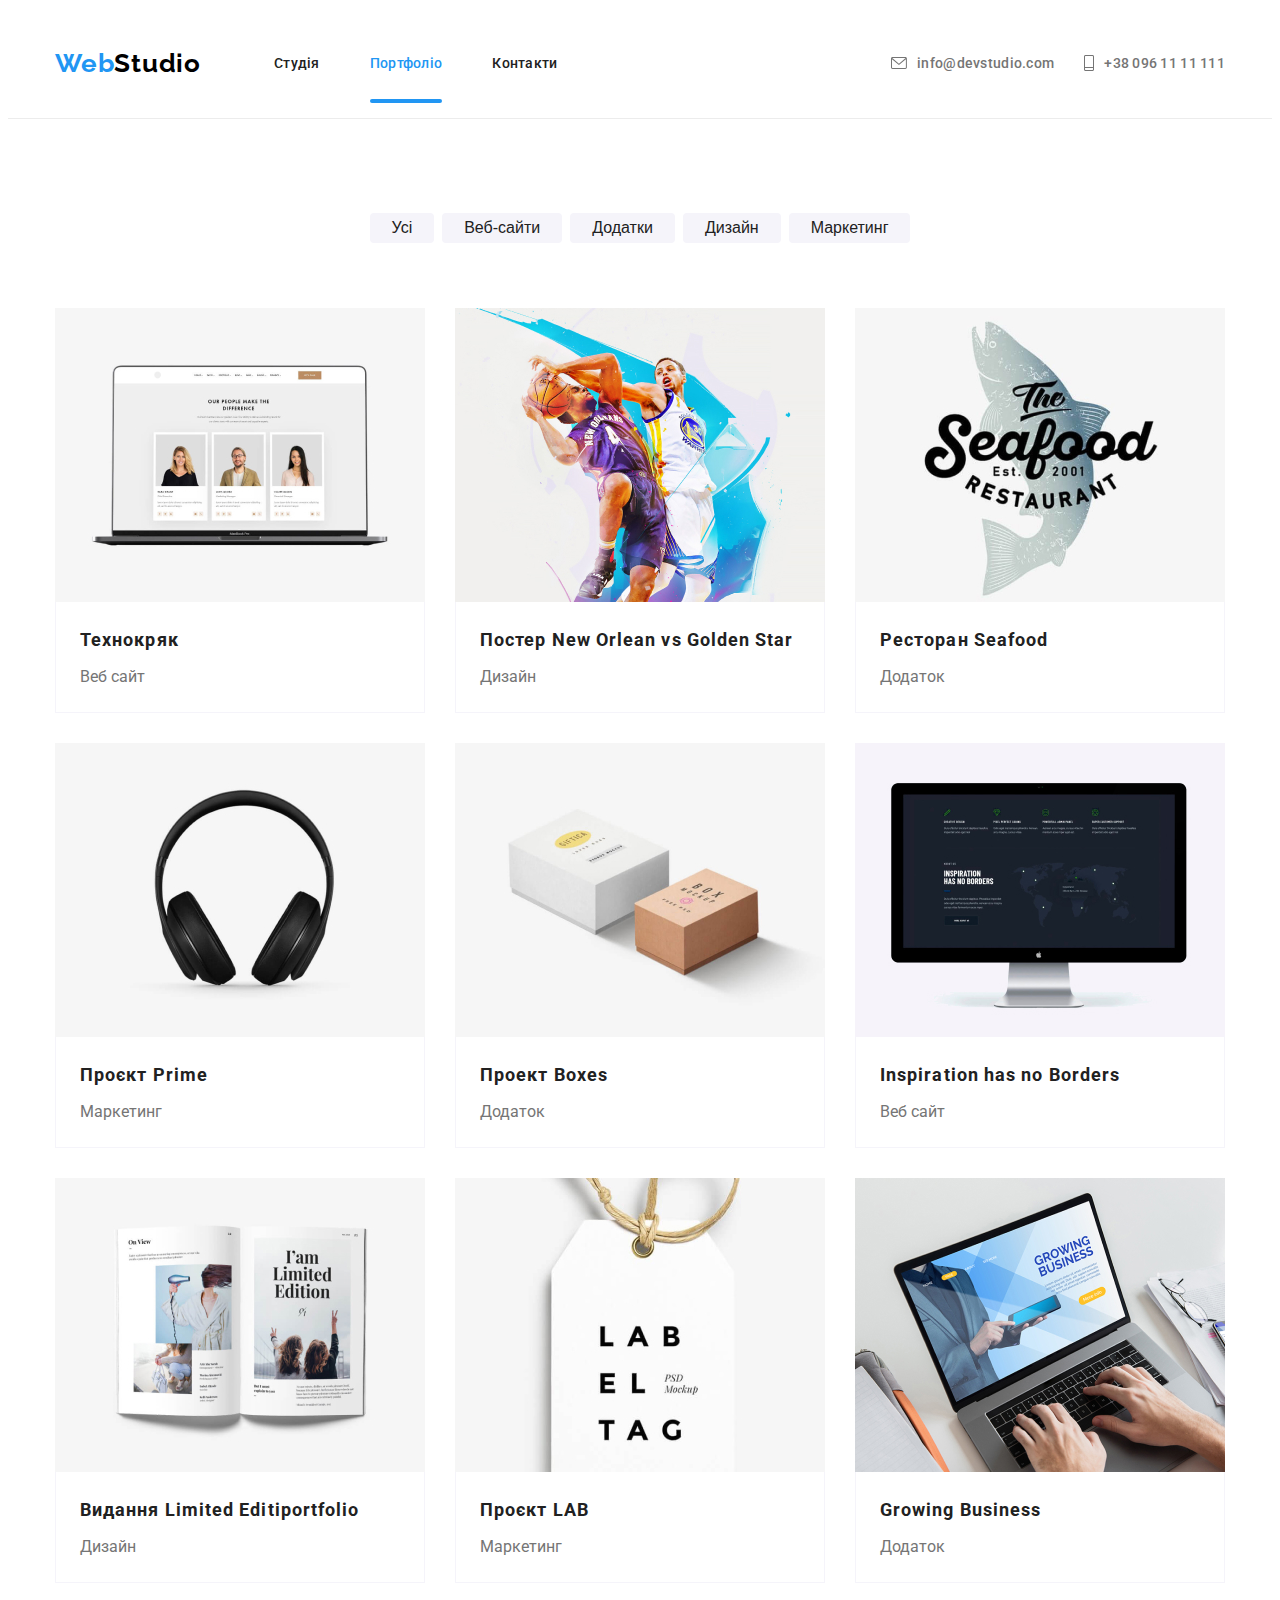
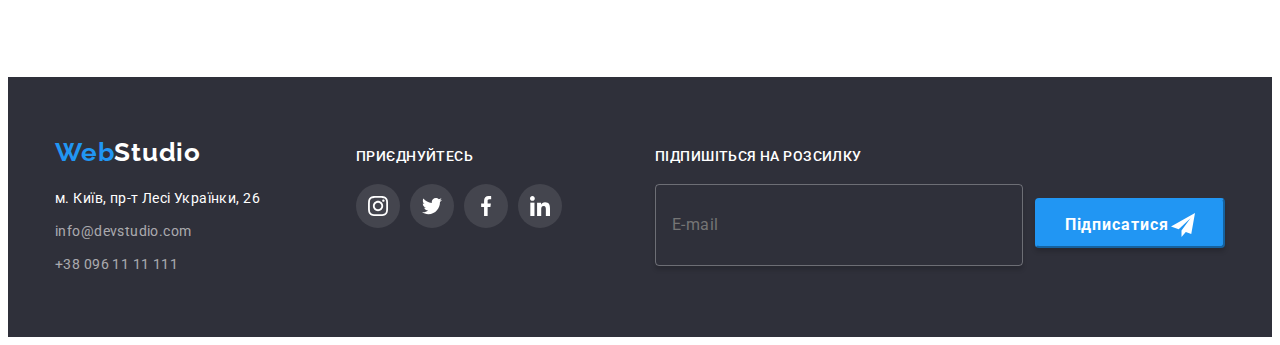
==== commit 3d9fcd77: "hw-08-try-03" ====
--- a/portfolio.html
+++ b/portfolio.html
@@ -106,31 +106,31 @@
                     <picture>
                       <source
                         srcset="
-                          ./images/portfolio/desk/img.jpg    1x,
-                          ./images/portfolio/desk/img@2x.jpg 2x
+                          ./images/portfolio/desk/img-desk.jpg    1x,
+                          ./images/portfolio/desk/img-desk@2x.jpg 2x
                         "
                         media="(min-width:1200px)"
                       />
 
                       <source
                         srcset="
-                          ./images/portfolio/tab/img.jpg    1x,
-                          ./images/portfolio/tab/img@2x.jpg 2x
+                          ./images/portfolio/tab/img-tab.jpg    1x,
+                          ./images/portfolio/tab/img-tab@2x.jpg 2x
                         "
                         media="(min-width:768px)"
                       />
 
                       <source
                         srcset="
-                          ./images/portfolio/mob/img.jpg    1x,
-                          ./images/portfolio/mob/img@2x.jpg 2x
+                          ./images/portfolio/mob/img-mob.jpg    1x,
+                          ./images/portfolio/mob/img-mob@2x.jpg 2x
                         "
                         media="(min-width:480px)"
                       />
 
                       <img
                         class="portfolio__img"
-                        src="./images/portfolio/mob/img.jpg"
+                        src="./images/portfolio/mob/img-mob.jpg"
                         alt="фото ноутбука"
                         width="450"
                       />
@@ -156,31 +156,31 @@
                     <picture>
                       <source
                         srcset="
-                          ./images/portfolio/desk/img-1.jpg    1x,
-                          ./images/portfolio/desk/img@2x-1.jpg 2x
+                          ./images/portfolio/desk/img-desk-1.jpg    1x,
+                          ./images/portfolio/desk/img-desk@2x-1.jpg 2x
                         "
                         media="(min-width:1200px)"
                       />
 
                       <source
                         srcset="
-                          ./images/portfolio/tab/img-1.jpg    1x,
-                          ./images/portfolio/tab/img@2x-1.jpg 2x
+                          ./images/portfolio/tab/img-tab-1.jpg    1x,
+                          ./images/portfolio/tab/img-tab@2x-1.jpg 2x
                         "
                         media="(min-width:768px)"
                       />
 
                       <source
                         srcset="
-                          ./images/portfolio/mob/img.jpg    1x,
-                          ./images/portfolio/mob/img@2x.jpg 2x
+                          ./images/portfolio/mob/img-mob.jpg    1x,
+                          ./images/portfolio/mob/img-mob@2x.jpg 2x
                         "
                         media="(min-width:480px)"
                       />
 
                       <img
                         class="portfolio__img"
-                        src="./images/portfolio/mob/img-1.jpg"
+                        src="./images/portfolio/mob/img-mob-1.jpg"
                         alt="фото баскетболістів"
                         width="450"
                       />
@@ -208,31 +208,31 @@
                     <picture>
                       <source
                         srcset="
-                          ./images/portfolio/desk/img-2.jpg    1x,
-                          ./images/portfolio/desk/img@2x-2.jpg 2x
+                          ./images/portfolio/desk/img-desk-2.jpg    1x,
+                          ./images/portfolio/desk/img-desk@2x-2.jpg 2x
                         "
                         media="(min-width:1200px)"
                       />
 
                       <source
                         srcset="
-                          ./images/portfolio/tab/img-2.jpg    1x,
-                          ./images/portfolio/tab/img@2x-2.jpg 2x
+                          ./images/portfolio/tab/img-tab-2.jpg    1x,
+                          ./images/portfolio/tab/img-tab@2x-2.jpg 2x
                         "
                         media="(min-width:768px)"
                       />
 
                       <source
                         srcset="
-                          ./images/portfolio/mob/img-2.jpg    1x,
-                          ./images/portfolio/mob/img@2x-2.jpg 2x
+                          ./images/portfolio/mob/img-mob-2.jpg    1x,
+                          ./images/portfolio/mob/img-mob@2x-2.jpg 2x
                         "
                         media="(min-width:480px)"
                       />
 
                       <img
                         class="portfolio__img"
-                        src="./images/portfolio/mob/img-2.jpg"
+                        src="./images/portfolio/mob/img-mob-2.jpg"
                         alt="реклама додатку"
                         width="450"
                       />
@@ -258,31 +258,31 @@
                     <picture>
                       <source
                         srcset="
-                          ./images/portfolio/desk/img-3.jpg    1x,
-                          ./images/portfolio/desk/img@2x-3.jpg 2x
+                          ./images/portfolio/desk/img-desk-3.jpg    1x,
+                          ./images/portfolio/desk/img-desk@2x-3.jpg 2x
                         "
                         media="(min-width:1200px)"
                       />
 
                       <source
                         srcset="
-                          ./images/portfolio/tab/img-3.jpg    1x,
-                          ./images/portfolio/tab/img@2x-3.jpg 2x
+                          ./images/portfolio/tab/img-tab-3.jpg    1x,
+                          ./images/portfolio/tab/img-tab@2x-3.jpg 2x
                         "
                         media="(min-width:768px)"
                       />
 
                       <source
                         srcset="
-                          ./images/portfolio/mob/img-3.jpg    1x,
-                          ./images/portfolio/mob/img@2x-3.jpg 2x
+                          ./images/portfolio/mob/img-mob-3.jpg    1x,
+                          ./images/portfolio/mob/img-mob@2x-3.jpg 2x
                         "
                         media="(min-width:480px)"
                       />
 
                       <img
                         class="portfolio__img"
-                        src="./images/portfolio/mob/img-3.jpg"
+                        src="./images/portfolio/mob/img-mob-3.jpg"
                         alt="фото навушників"
                         width="450"
                       />
@@ -308,31 +308,31 @@
                     <picture>
                       <source
                         srcset="
-                          ./images/portfolio/desk/img-4.jpg    1x,
-                          ./images/portfolio/desk/img@2x-4.jpg 2x
+                          ./images/portfolio/desk/img-desk-4.jpg    1x,
+                          ./images/portfolio/desk/img-desk@2x-4.jpg 2x
                         "
                         media="(min-width:1200px)"
                       />
 
                       <source
                         srcset="
-                          ./images/portfolio/tab/img-4.jpg    1x,
-                          ./images/portfolio/tab/img@2x-4.jpg 2x
+                          ./images/portfolio/tab/img-tab-4.jpg    1x,
+                          ./images/portfolio/tab/img-tab@2x-4.jpg 2x
                         "
                         media="(min-width:768px)"
                       />
 
                       <source
                         srcset="
-                          ./images/portfolio/mob/img-4.jpg    1x,
-                          ./images/portfolio/mob/img@2x-4.jpg 2x
+                          ./images/portfolio/mob/img-mob-4.jpg    1x,
+                          ./images/portfolio/mob/img-mob@2x-4.jpg 2x
                         "
                         media="(min-width:480px)"
                       />
 
                       <img
                         class="portfolio__img"
-                        src="./images/portfolio/mob/img-4.jpg"
+                        src="./images/portfolio/mob/img-mob-4.jpg"
                         alt="фото резюме"
                         width="450"
                       />
@@ -358,31 +358,31 @@
                     <picture>
                       <source
                         srcset="
-                          ./images/portfolio/desk/img-5.jpg    1x,
-                          ./images/portfolio/desk/img@2x-5.jpg 2x
+                          ./images/portfolio/desk/img-desk-5.jpg    1x,
+                          ./images/portfolio/desk/img-desk@2x-5.jpg 2x
                         "
                         media="(min-width:1200px)"
                       />
 
                       <source
                         srcset="
-                          ./images/portfolio/tab/img-5.jpg    1x,
-                          ./images/portfolio/tab/img@2x-5.jpg 2x
+                          ./images/portfolio/tab/img-tab-5.jpg    1x,
+                          ./images/portfolio/tab/img-tab@2x-5.jpg 2x
                         "
                         media="(min-width:768px)"
                       />
 
                       <source
                         srcset="
-                          ./images/portfolio/mob/img-5.jpg    1x,
-                          ./images/portfolio/mob/img@2x-5.jpg 2x
+                          ./images/portfolio/mob/img-mob-5.jpg    1x,
+                          ./images/portfolio/mob/img-mob@2x-5.jpg 2x
                         "
                         media="(min-width:480px)"
                       />
 
                       <img
                         class="portfolio__img"
-                        src="./images/portfolio/mob/img-5.jpg"
+                        src="./images/portfolio/mob/img-mob-5.jpg"
                         alt="фото монітора"
                         width="450"
                       />
@@ -410,31 +410,31 @@
                     <picture>
                       <source
                         srcset="
-                          ./images/portfolio/desk/img-6.jpg    1x,
-                          ./images/portfolio/desk/img@2x-6.jpg 2x
+                          ./images/portfolio/desk/img-desk-6.jpg    1x,
+                          ./images/portfolio/desk/img-desk@2x-6.jpg 2x
                         "
                         media="(min-width:1200px)"
                       />
 
                       <source
                         srcset="
-                          ./images/portfolio/tab/img-6.jpg    1x,
-                          ./images/portfolio/tab/img@2x-6.jpg 2x
+                          ./images/portfolio/tab/img-tab-6.jpg    1x,
+                          ./images/portfolio/tab/img-tab@2x-6.jpg 2x
                         "
                         media="(min-width:768px)"
                       />
 
                       <source
                         srcset="
-                          ./images/portfolio/mob/img-6.jpg    1x,
-                          ./images/portfolio/mob/img@2x-6.jpg 2x
+                          ./images/portfolio/mob/img-mob-6.jpg    1x,
+                          ./images/portfolio/mob/img-mob@2x-6.jpg 2x
                         "
                         media="(min-width:480px)"
                       />
 
                       <img
                         class="portfolio__img"
-                        src="./images/portfolio/mob/img-6.jpg"
+                        src="./images/portfolio/mob/img-mob-6.jpg"
                         alt="відкрита книга"
                         width="450"
                       />
@@ -462,31 +462,31 @@
                     <picture>
                       <source
                         srcset="
-                          ./images/portfolio/desk/img-7.jpg    1x,
-                          ./images/portfolio/desk/img@2x-7.jpg 2x
+                          ./images/portfolio/desk/img-desk-7.jpg    1x,
+                          ./images/portfolio/desk/img-desk@2x-7.jpg 2x
                         "
                         media="(min-width:1200px)"
                       />
 
                       <source
                         srcset="
-                          ./images/portfolio/tab/img-7.jpg    1x,
-                          ./images/portfolio/tab/img@2x-7.jpg 2x
+                          ./images/portfolio/tab/img-tab-7.jpg    1x,
+                          ./images/portfolio/tab/img-tab@2x-7.jpg 2x
                         "
                         media="(min-width:768px)"
                       />
 
                       <source
                         srcset="
-                          ./images/portfolio/mob/img-7.jpg    1x,
-                          ./images/portfolio/mob/img@2x-7.jpg 2x
+                          ./images/portfolio/mob/img-mob-7.jpg    1x,
+                          ./images/portfolio/mob/img-mob@2x-7.jpg 2x
                         "
                         media="(min-width:480px)"
                       />
 
                       <img
                         class="portfolio__img"
-                        src="./images/portfolio/mob/img-7.jpg"
+                        src="./images/portfolio/mob/img-mob-7.jpg"
                         alt="фото брилка"
                         width="450"
                       />
@@ -513,31 +513,31 @@
                     <picture>
                       <source
                         srcset="
-                          ./images/portfolio/desk/img-8.jpg    1x,
-                          ./images/portfolio/desk/img@2x-8.jpg 2x
+                          ./images/portfolio/desk/img-desk-8.jpg    1x,
+                          ./images/portfolio/desk/img-desk@2x-8.jpg 2x
                         "
                         media="(min-width:1200px)"
                       />
 
                       <source
                         srcset="
-                          ./images/portfolio/tab/img-8.jpg    1x,
-                          ./images/portfolio/tab/img@2x-8.jpg 2x
+                          ./images/portfolio/tab/img-tab-8.jpg    1x,
+                          ./images/portfolio/tab/img-tab@2x-8.jpg 2x
                         "
                         media="(min-width:768px)"
                       />
 
                       <source
                         srcset="
-                          ./images/portfolio/mob/img-8.jpg    1x,
-                          ./images/portfolio/mob/img@2x-8.jpg 2x
+                          ./images/portfolio/mob/img-mob-8.jpg    1x,
+                          ./images/portfolio/mob/img-mob@2x-8.jpg 2x
                         "
                         media="(min-width:480px)"
                       />
 
                       <img
                         class="portfolio__img"
-                        src="./images/portfolio/mob/img-8.jpg"
+                        src="./images/portfolio/mob/img-mob-8.jpg"
                         alt="робота за ноутбуком"
                         width="450"
                       />
@@ -663,6 +663,7 @@
       </div>
     </footer>
 
+    <!-- ____________________________________________________________________MOBILE-MENU -->
     <div class="mobile-menu is-hidden" data-menu>
       <button type="button" class="mobile-menu__close" data-menu-close>
         <svg class="mobile-menu__close-icon" width="19" height="19">
@@ -675,7 +676,7 @@
           <a href="index.html" class="mobile-menu__nav-link link">Студія</a>
         </li>
         <li class="mobile-menu__item">
-          <a href="portfolio.html" class="mobile-menu__nav-link link"
+          <a href="portfolio.html" class="mobile-menu__nav-link current link"
             >Портфоліо</a
           >
         </li>
@@ -757,11 +758,13 @@
         <li class="mobile-menu__item">
           <a href="index.html" class="mobile-menu__nav-link link">Студія</a>
         </li>
+
         <li class="mobile-menu__item">
-          <a href="portfolio.html" class="mobile-menu__nav-link link"
+          <a href="portfolio.html" class="mobile-menu__nav-link link current"
             >Портфоліо</a
           >
         </li>
+
         <li class="mobile-menu__item">
           <a href="index.html" class="mobile-menu__nav-link link">Контакти</a>
         </li>
--- a/css/main.min.css
+++ b/css/main.min.css
@@ -1 +1 @@
-:root{--text-color-main: #757575;--color-white: #ffffff;--color-blue: #2196f3;--title-color: #212121}body{font-family:"roboto",sans-serif}p,h1,h2,h3,h4,h5,h6{margin:0px}ul,ol{margin:0px;padding:0px}img{display:block;max-width:100%;height:auto}.list{list-style:none;padding:0;margin:0}.link{text-decoration:none}.container{width:100%;margin:0 auto}@media screen and (min-width: 480px){.container{width:450px}}@media screen and (min-width: 768px){.container{width:738px}}@media screen and (min-width: 1200px){.container{width:1170px}}.visually-hidden{position:absolute;width:1px;height:1px;margin:-1px;border:0;padding:0;white-space:nowrap;-webkit-clip-path:inset(100%);clip-path:inset(100%);clip:rect(0 0 0 0);overflow:hidden}.active{color:var(--color-blue);text-align:center;font-size:16px;font-weight:700;line-height:1.87;letter-spacing:.96px}.current{position:relative}.current::after{content:"";position:absolute;left:0px;bottom:0px;width:100%;height:4px;border-radius:2px;background-color:currentColor}.btn{color:var(--color-white);text-align:center;font-size:16px;font-weight:700;line-height:1.87;letter-spacing:.96px;margin-top:30px;border-radius:4px;background-color:var(--color-blue);min-height:50px;min-width:216px}.header{border-bottom:1px solid #ececec}.header__logo{font-family:"raleway",sans-serif;font-weight:700;font-size:26px;color:#000}@media screen and (min-width: 768px){.header__logo{margin-right:73px}}.header__container{display:-webkit-box;display:-ms-flexbox;display:flex;-webkit-box-pack:justify;-ms-flex-pack:justify;justify-content:space-between;-webkit-box-align:center;-ms-flex-align:center;align-items:center;padding-top:15px;padding-bottom:15px;position:relative}@media screen and (min-width: 768px){.header__container{height:80px}}.header__nav{display:-webkit-box;display:-ms-flexbox;display:flex;-webkit-box-align:center;-ms-flex-align:center;align-items:center}.header__list{display:none}@media screen and (min-width: 768px){.header__list{display:-webkit-box;display:-ms-flexbox;display:flex}}.header__link{color:var(--title-color);font-size:14px;font-weight:500;letter-spacing:.28px;padding-top:32px;padding-bottom:32px;display:block;-webkit-transition-property:color;transition-property:color;-webkit-transition-duration:250ms;transition-duration:250ms;-webkit-transition-timing-function:cubic-bezier(0.4, 0, 0.2, 1);transition-timing-function:cubic-bezier(0.4, 0, 0.2, 1)}.header__link:focus,.header__link:hover{font-size:14px;font-weight:500;color:var(--color-blue);letter-spacing:.28px}.header__list-item:not(:last-child){margin-right:50px}.header__mail-item{margin-bottom:10px}@media screen and (min-width: 1200px){.header__mail-item{margin-right:30px}}@media screen and (min-width: 1200px){.header__mail-item{margin-bottom:0px}}.header__mail-link:focus,.header__mail-link:hover{color:var(--color-blue)}.header__mail{display:none}@media screen and (min-width: 768px){.header__mail{display:-webkit-box;display:-ms-flexbox;display:flex;-webkit-box-align:start;-ms-flex-align:start;align-items:flex-start;-webkit-box-orient:vertical;-webkit-box-direction:normal;-ms-flex-direction:column;flex-direction:column}}@media screen and (min-width: 1200px){.header__mail{-webkit-box-orient:horizontal;-webkit-box-direction:normal;-ms-flex-direction:row;flex-direction:row;-webkit-box-align:center;-ms-flex-align:center;align-items:center}}.header__mail-link:focus .header__mail-icon,.header__mail-link:hover .header__mail-icon{fill:var(--color-blue)}.header .header__mail-icon,.header .header__tel-icon{fill:#757575;margin-right:10px;-webkit-transition-property:fill;transition-property:fill;-webkit-transition-duration:250ms;transition-duration:250ms;-webkit-transition-timing-function:cubic-bezier(0.4, 0, 0.2, 1);transition-timing-function:cubic-bezier(0.4, 0, 0.2, 1)}.header .header__mail-icon:hover,.header .header__mail-icon:focus,.header .header__tel-icon:hover,.header .header__tel-icon:focus{fill:#2196f3}.header__tel-item:focus .header__tel-icon,.header__tel-item:hover .header__tel-icon{fill:var(--color-blue)}.header__tel-item,.header__mail-link{display:-webkit-box;display:-ms-flexbox;display:flex;-webkit-box-align:center;-ms-flex-align:center;align-items:center;color:var(--text-color-main);font-size:14px;font-weight:500;letter-spacing:.28px;-webkit-transition-property:color;transition-property:color;-webkit-transition-duration:250ms;transition-duration:250ms;-webkit-transition-timing-function:cubic-bezier(0.4, 0, 0.2, 1);transition-timing-function:cubic-bezier(0.4, 0, 0.2, 1)}.header__tel-item:focus,.header__tel-item:hover{color:var(--color-blue)}.header__list .header__link.current{color:var(--color-blue)}.header__list .header__link.current__logo{font-family:"raleway",sans-serif;font-weight:700;font-size:26px;color:#000}.logo{color:var(--color-blue);font-family:"raleway",sans-serif;font-weight:700;font-size:26px;letter-spacing:.78px}.hero{margin:0 auto;background-color:#2f303a;background-repeat:no-repeat;background-position:50% 50%;background-size:cover;text-align:center;padding:118px 60px;max-width:1600px;background-image:-webkit-gradient(linear, left top, left bottom, from(rgba(47, 48, 58, 0.4)), to(rgba(47, 48, 58, 0.4))),url(../images/hero/mob/img.jpg);background-image:linear-gradient(rgba(47, 48, 58, 0.4), rgba(47, 48, 58, 0.4)),url(../images/hero/mob/img.jpg)}@media(min-device-pixel-ratio: 2),(-webkit-min-device-pixel-ratio: 2),(min-resolution: 192dpi),(min-resolution: 2dppx){.hero{background-image:-webkit-gradient(linear, left top, left bottom, from(rgba(47, 48, 58, 0.4)), to(rgba(47, 48, 58, 0.4))),url(../images/hero/mob/img@2x.jpg);background-image:linear-gradient(rgba(47, 48, 58, 0.4), rgba(47, 48, 58, 0.4)),url(../images/hero/mob/img@2x.jpg)}}@media screen and (min-width: 768px){.hero{background-image:-webkit-gradient(linear, left top, left bottom, from(rgba(47, 48, 58, 0.4)), to(rgba(47, 48, 58, 0.4))),url(../images/hero/tab/img.jpg);background-image:linear-gradient(rgba(47, 48, 58, 0.4), rgba(47, 48, 58, 0.4)),url(../images/hero/tab/img.jpg)}}@media screen and (min-width: 768px)and (min-device-pixel-ratio: 2),screen and (min-width: 768px)and (-webkit-min-device-pixel-ratio: 2),screen and (min-width: 768px)and (min-resolution: 192dpi),screen and (min-width: 768px)and (min-resolution: 2dppx){.hero{background-image:-webkit-gradient(linear, left top, left bottom, from(rgba(47, 48, 58, 0.4)), to(rgba(47, 48, 58, 0.4))),url(../images/hero/tab/img@2x.jpg);background-image:linear-gradient(rgba(47, 48, 58, 0.4), rgba(47, 48, 58, 0.4)),url(../images/hero/tab/img@2x.jpg)}}@media screen and (min-width: 1200px){.hero{background-image:-webkit-gradient(linear, left top, left bottom, from(rgba(47, 48, 58, 0.4)), to(rgba(47, 48, 58, 0.4))),url(../images/hero/desk/img.jpg);background-image:linear-gradient(rgba(47, 48, 58, 0.4), rgba(47, 48, 58, 0.4)),url(../images/hero/desk/img.jpg)}}@media screen and (min-width: 1200px)and (min-device-pixel-ratio: 2),screen and (min-width: 1200px)and (-webkit-min-device-pixel-ratio: 2),screen and (min-width: 1200px)and (min-resolution: 192dpi),screen and (min-width: 1200px)and (min-resolution: 2dppx){.hero{background-image:-webkit-gradient(linear, left top, left bottom, from(rgba(47, 48, 58, 0.4)), to(rgba(47, 48, 58, 0.4))),url(../images/hero/desk/img@2x.jpg);background-image:linear-gradient(rgba(47, 48, 58, 0.4), rgba(47, 48, 58, 0.4)),url(../images/hero/desk/img@2x.jpg)}}@media screen and (min-width: 1200px){.hero{padding-top:200px;padding-bottom:200px}}.hero__title{color:var(--color-white);text-align:center;text-transform:uppercase;letter-spacing:.06em;margin:0 auto;font-family:var(--font-family);font-weight:900;font-size:26px;line-height:1.62}@media screen and (min-width: 1200px){.hero__title{font-size:44px;line-height:1.36}}.text{padding-top:60px;padding-bottom:60px}@media screen and (min-width: 1200px){.text{padding-top:94px;padding-bottom:94px}}.text__list-item{width:100%}@media screen and (min-width: 768px){.text__list-item{width:354px}}@media screen and (min-width: 1200px){.text__list-item{width:270px}}.text__list{display:-webkit-box;display:-ms-flexbox;display:flex;-ms-flex-wrap:wrap;flex-wrap:wrap;gap:30px;-webkit-box-pack:center;-ms-flex-pack:center;justify-content:center}.text__list-icon-box{max-width:450px;height:120px;background-color:#f5f4fa;display:-webkit-box;display:-ms-flexbox;display:flex;-webkit-box-align:center;-ms-flex-align:center;align-items:center;-webkit-box-pack:center;-ms-flex-pack:center;justify-content:center;margin-bottom:30px;border-radius:4px}.text__list-icon{display:-webkit-box;display:-ms-flexbox;display:flex;-webkit-box-align:center;-ms-flex-align:center;align-items:center;-webkit-box-pack:center;-ms-flex-pack:center;justify-content:center;border-radius:4px;background-color:#f5f4fa}@media screen and (min-width: 768px){.text__list-icon{-ms-flex-wrap:wrap;flex-wrap:wrap}}.text__list-title{color:var(--title-color);font-size:14px;font-weight:700;letter-spacing:.42px}.text__list-text{color:var(--text-color-main);font-size:14px;line-height:1.71;letter-spacing:.42px;margin-top:10px}@media screen and (min-width: 1200px){.works{padding-bottom:94px}}.works__title{color:var(--title-color);text-align:center;font-size:36px;font-weight:700;letter-spacing:1.08px;margin-bottom:50px;display:none}@media screen and (min-width: 1200px){.works__title{display:block}}.works__img{display:block}.works__list-img{display:none;position:relative}@media screen and (min-width: 1200px){.works__list-img{display:block}}.works__list-text{position:absolute;bottom:0;left:0;color:#fff;display:-webkit-box;display:-ms-flexbox;display:flex;text-align:center;-webkit-box-pack:center;-ms-flex-pack:center;justify-content:center;font-family:"roboto",sans-serif;font-size:14px;font-weight:700;letter-spacing:.42px;text-transform:uppercase;padding-top:27px;padding-bottom:27px;background:rgba(47,48,58,.8);width:100%}.works__list{display:-webkit-box;display:-ms-flexbox;display:flex;gap:30px;display:none}@media screen and (min-width: 1200px){.works__list{display:-webkit-box;display:-ms-flexbox;display:flex;-webkit-box-pack:center;-ms-flex-pack:center;justify-content:center}}.our-team{background-color:#f5f4fa;max-width:1600px;margin-left:auto;margin-right:auto;padding-top:60px;padding-bottom:60px}@media screen and (min-width: 1200px){.our-team{padding-top:94px;padding-bottom:94px}}.our-team__img{display:block}@media screen and (min-width: 480px){.our-team__img{width:450px}}@media screen and (min-width: 768px){.our-team__img{width:354px}}@media screen and (min-width: 1200px){.our-team__img{width:270px}}.our-team__title{color:var(--title-color);text-align:center;font-size:36px;font-weight:700px;letter-spacing:1.08px;margin-bottom:50px}.our-team__container{display:-webkit-box;display:-ms-flexbox;display:flex;-webkit-box-orient:vertical;-webkit-box-direction:normal;-ms-flex-direction:column;flex-direction:column;gap:30px}@media screen and (min-width: 768px){.our-team__container{display:-webkit-box;display:-ms-flexbox;display:flex;-webkit-box-orient:horizontal;-webkit-box-direction:normal;-ms-flex-direction:row;flex-direction:row;-ms-flex-wrap:wrap;flex-wrap:wrap;gap:30px}}.our-team__card{padding-bottom:30px;-webkit-box-shadow:0 2px 1px 0 rgba(0,0,0,.2),0 1px 1px 0 rgba(0,0,0,.14),0 1px 3px 0 rgba(0,0,0,.12);box-shadow:0 2px 1px 0 rgba(0,0,0,.2),0 1px 1px 0 rgba(0,0,0,.14),0 1px 3px 0 rgba(0,0,0,.12);background:#fff;border:1px;border-top:none;border-bottom-right-radius:10px;border-bottom-left-radius:10px;-webkit-transition-duration:250ms;transition-duration:250ms;-webkit-transition-timing-function:cubic-bezier(0.4, 0, 0.2, 1);transition-timing-function:cubic-bezier(0.4, 0, 0.2, 1);max-width:450px}@media screen and (min-width: 768px){.our-team__card{margin-bottom:0}}.our-team.text{color:var(--text-color-main);text-align:center;letter-spacing:.48px}.our-team__item{display:block}.our-team___item:last-child{margin-right:0px}.our-team__subtitle{color:var(--title-color);margin-top:30px;font-size:16px;text-align:center;font-weight:500px;letter-spacing:.48px}.our-team__text{color:var(--text-color-main);text-align:center;letter-spacing:.48px;margin-top:10px}.clients{padding-top:60px;padding-bottom:60px}@media screen and (min-width: 1200px){.clients{padding-top:94px;padding-bottom:94px}}.clients__title{color:var(--title-color);text-align:center;font-size:36px;font-weight:700px;letter-spacing:1.08px;margin-bottom:50px}.clients__list{display:-webkit-box;display:-ms-flexbox;display:flex;-ms-flex-wrap:wrap;flex-wrap:wrap;gap:30px;-webkit-box-align:center;-ms-flex-align:center;align-items:center;-webkit-box-pack:center;-ms-flex-pack:center;justify-content:center}.clients__list-link{display:-webkit-box;display:-ms-flexbox;display:flex;-webkit-box-align:center;-ms-flex-align:center;align-items:center;-webkit-box-pack:center;-ms-flex-pack:center;justify-content:center;border:1px solid #afb1b8;border-radius:4px;width:170px;height:92px;-webkit-transition-property:border-color;transition-property:border-color;-webkit-transition-duration:250ms;transition-duration:250ms;-webkit-transition-timing-function:cubic-bezier(0.4, 0, 0.2, 1);transition-timing-function:cubic-bezier(0.4, 0, 0.2, 1)}@media screen and (min-width: 480px){.clients__list-link{width:210px}}@media screen and (min-width: 768px){.clients__list-link{width:226px}}@media screen and (min-width: 1200px){.clients__list-link{width:170px}}.clients__list-icon{fill:#afb1b8;-webkit-transition-property:fill;transition-property:fill;-webkit-transition-duration:250ms;transition-duration:250ms;-webkit-transition-timing-function:cubic-bezier(0.4, 0, 0.2, 1);transition-timing-function:cubic-bezier(0.4, 0, 0.2, 1)}.clients__list-link:focus,.clients__list-link:hover{border-color:#2196f3}.clients__list-link:focus .clients__list-icon,.clients__list-link:hover .clients__list-icon{fill:#2196f3}.footer{background-color:#2f303a;color:var(--color-white);max-width:1600px;margin-left:auto;margin-right:auto;padding-top:60px;padding-bottom:60px}.footer__container{display:-webkit-box;display:-ms-flexbox;display:flex;-webkit-box-orient:vertical;-webkit-box-direction:normal;-ms-flex-direction:column;flex-direction:column;-webkit-box-align:center;-ms-flex-align:center;align-items:center}@media screen and (min-width: 768px){.footer__container{margin-right:165px}}@media screen and (min-width: 1200px){.footer__container{-webkit-box-align:start;-ms-flex-align:start;align-items:flex-start;margin-right:70px;width:231px}}.footer__content{display:-webkit-box;display:-ms-flexbox;display:flex;-webkit-box-orient:vertical;-webkit-box-direction:normal;-ms-flex-direction:column;flex-direction:column;-webkit-box-pack:center;-ms-flex-pack:center;justify-content:center;-webkit-box-align:center;-ms-flex-align:center;align-items:center}@media screen and (min-width: 768px){.footer__content{-webkit-box-orient:horizontal;-webkit-box-direction:normal;-ms-flex-direction:row;flex-direction:row;-ms-flex-wrap:wrap;flex-wrap:wrap;-webkit-box-align:baseline;-ms-flex-align:baseline;align-items:baseline}}@media screen and (min-width: 1200px){.footer__content{-webkit-box-pack:start;-ms-flex-pack:start;justify-content:flex-start}}.footer__logo{color:var(--color-white)}.footer__nav{color:rgba(255,255,255,.6);font-size:14px;line-height:1.71;letter-spacing:.42px;-webkit-transition-property:color;transition-property:color;-webkit-transition-duration:250ms;transition-duration:250ms;-webkit-transition-timing-function:cubic-bezier(0.4, 0, 0.2, 1);transition-timing-function:cubic-bezier(0.4, 0, 0.2, 1)}.footer__nav:hover{color:rgba(33,150,243,.6);font-size:14px;line-height:1.71;letter-spacing:.42px}.footer__adress{font-style:normal;margin-top:20px;display:-webkit-box;display:-ms-flexbox;display:flex;-webkit-box-orient:vertical;-webkit-box-direction:normal;-ms-flex-direction:column;flex-direction:column;-webkit-box-align:center;-ms-flex-align:center;align-items:center}@media screen and (min-width: 1200px){.footer__adress{-webkit-box-align:start;-ms-flex-align:start;align-items:flex-start}}.footer__adress-text{color:var(--color-white);font-family:"roboto",sans-serif;font-size:14px;line-height:1.71;letter-spacing:.03em;margin-bottom:9px}.footer__adress-tel{margin-top:9px}.footer__input{border:1px solid rgba(255,255,255,.3);border-radius:4px;width:100%;height:50px;-webkit-box-shadow:0 4px 4px 0 rgba(0,0,0,.15);box-shadow:0 4px 4px 0 rgba(0,0,0,.15);background:rgba(33,150,243,0);padding:15px 16px;font-family:"Roboto",sans-serif;font-weight:400;font-size:16px;line-height:1.25;letter-spacing:.03em;color:rgba(255,255,255,.6)}@media screen and (min-width: 1200px){.footer__input{width:358px;margin-right:12px}}.footer__input:focus:valid{outline:2px solid;outline-offset:-1px;outline-color:#2196f3}.footer__button{border-radius:4px;width:200px;height:50px;-webkit-box-shadow:0 4px 4px 0 rgba(0,0,0,.15);box-shadow:0 4px 4px 0 rgba(0,0,0,.15);background:#2196f3;border-color:#2196f3;font-family:"Roboto",sans-serif;font-weight:700;font-size:16px;line-height:1.875;letter-spacing:.06em;text-align:start;color:#fff;padding:10px 28px;position:relative}@media screen and (min-width: 768px){.footer__button{margin-top:20px}}@media screen and (min-width: 1200px){.footer__button{margin-top:0px}}.footer__input-text{font-family:"Roboto",sans-serif;font-weight:500;font-size:14px;letter-spacing:.03em;text-transform:uppercase;color:#fff;margin-bottom:20px;display:-webkit-box;display:-ms-flexbox;display:flex;-webkit-box-pack:center;-ms-flex-pack:center;justify-content:center}@media screen and (min-width: 1200px){.footer__input-text{-webkit-box-pack:start;-ms-flex-pack:start;justify-content:flex-start}}.footer__icon-send{position:absolute;right:28px;top:13px}.footer__form{display:-webkit-box;display:-ms-flexbox;display:flex;-webkit-box-orient:vertical;-webkit-box-direction:normal;-ms-flex-direction:column;flex-direction:column;-webkit-box-align:center;-ms-flex-align:center;align-items:center}@media screen and (min-width: 1200px){.footer__form{-webkit-box-orient:horizontal;-webkit-box-direction:normal;-ms-flex-direction:row;flex-direction:row;-webkit-box-align:baseline;-ms-flex-align:baseline;align-items:baseline}}.footer__input-container{margin-top:60px;width:100%}@media screen and (min-width: 768px){.footer__input-container{width:450px}}@media screen and (min-width: 1200px){.footer__input-container{display:-webkit-box;display:-ms-flexbox;display:flex;-webkit-box-orient:vertical;-webkit-box-direction:normal;-ms-flex-direction:column;flex-direction:column;width:570px;margin-top:0px}}.mobile-menu{padding:21px 25px 48px 40px;position:fixed;left:0px;top:0px;width:100%;height:100%;background:#fff}.mobile-menu__nav{display:-webkit-box;display:-ms-flexbox;display:flex;-webkit-box-orient:vertical;-webkit-box-direction:normal;-ms-flex-direction:column;flex-direction:column;-webkit-box-align:start;-ms-flex-align:start;align-items:flex-start}.mobile-menu__nav-link{font-family:var(--font-family);font-weight:500;font-size:40px;letter-spacing:.02em;color:#212121}.mobile-menu__nav-link:focus{color:#2196f3}.mobile-menu__item:not(:last-child){margin-bottom:32px}.mobile-menu__tel{margin-bottom:32px}.mobile-menu__tel-link,.mobile-menu__mail-link{font-family:var(--font-family);font-weight:500;font-size:24px;letter-spacing:.02em;color:#757575}.mobile-menu__tel-link:focus,.mobile-menu__mail-link:focus{font-family:var(--font-family);font-size:34px;color:#2196f3}.mobile-menu__contacts{position:absolute;left:40px;bottom:134px}.mobile-menu__soc{font-family:var(--font-family);font-weight:500;font-size:18px;line-height:1.22;letter-spacing:.02em;color:#2196f3;display:-webkit-box;display:-ms-flexbox;display:flex;-ms-flex-wrap:wrap;flex-wrap:wrap;position:absolute;left:40px;bottom:48px}.mobile-menu__soc-item:not(:last-child){margin-right:20px}.mobile-menu__soc-link{font-family:var(--font-family);font-weight:500;font-size:18px;line-height:122%;letter-spacing:.02em;color:#2196f3}.mobile-menu__close{position:absolute;top:21px;right:25px;width:40px;height:40px;background-color:#fff;border:none;-webkit-transition:fill 250ms linear;transition:fill 250ms linear}.mobile-menu__open{width:40px;height:40px;background-color:#fff;border-color:#fff;position:absolute;top:10px;right:1px;border:none}@media screen and (min-width: 768px){.mobile-menu__open{display:none}}.mobile-menu__open-icon{fill:#212121}.mobile-menu__close:focus,.mobile-menu__close:hover{fill:#2196f3}@media screen and (min-width: 480px){.portfolio{padding-top:60px;padding-bottom:60px}}@media screen and (min-width: 1200px){.portfolio{padding-top:94px;padding-bottom:94px}}.portfolio__btn{font-weight:500;font-size:16px;color:var(--title-color);background-color:#f5f4fa;border-color:#f5f4fa;border-radius:4px;padding:6px 22px;cursor:pointer;border:none;-webkit-transition-property:color,background-color,-webkit-box-shadow;transition-property:color,background-color,-webkit-box-shadow;transition-property:color,box-shadow,background-color;transition-property:color,box-shadow,background-color,-webkit-box-shadow;-webkit-transition-duration:250ms;transition-duration:250ms;-webkit-transition-timing-function:cubic-bezier(0.4, 0, 0.2, 1);transition-timing-function:cubic-bezier(0.4, 0, 0.2, 1)}.portfolio__btn:focus,.portfolio__btn:hover{font-weight:500;font-size:16px;color:var(--color-white);background-color:var(--color-blue);cursor:pointer;-webkit-box-shadow:1px 4px 6px 0 rgba(0,0,0,.16),0 4px 4px 0 rgba(0,0,0,.06),0 1px 1px 0 rgba(0,0,0,.12);box-shadow:1px 4px 6px 0 rgba(0,0,0,.16),0 4px 4px 0 rgba(0,0,0,.06),0 1px 1px 0 rgba(0,0,0,.12)}.portfolio__title-hh{color:var(--title-color);font-size:18px;font-weight:700;letter-spacing:1.08px;line-height:2}.portfolio__text{color:var(--text-color-main);line-height:1.87;margin-top:4px}.portfolio__btns{display:-webkit-box;display:-ms-flexbox;display:flex;-ms-flex-wrap:wrap;flex-wrap:wrap}@media screen and (min-width: 480px){.portfolio__btns{width:326px;margin-bottom:40px}}@media screen and (min-width: 768px){.portfolio__btns{width:100%;-webkit-box-pack:center;-ms-flex-pack:center;justify-content:center;margin-bottom:30px}}@media screen and (min-width: 1200px){.portfolio__btns{margin-bottom:50px}}.portfolio__box{display:-webkit-box;display:-ms-flexbox;display:flex;-ms-flex-wrap:wrap;flex-wrap:wrap;gap:30px;-webkit-box-pack:center;-ms-flex-pack:center;justify-content:center}@media screen and (min-width: 768px){.portfolio__box{-webkit-box-pack:start;-ms-flex-pack:start;justify-content:flex-start}}@media screen and (min-width: 1200px){.portfolio__box{-webkit-box-pack:center;-ms-flex-pack:center;justify-content:center}}.portfolio__item{margin-right:8px;margin-bottom:15px}.portfolio__item:last-child{margin-right:0px}.portfolio__img{display:block}.portfolio__img-text{border:1px solid #f5f4fa;border-top:none;padding:20px 24px}.portfolio__link{display:-webkit-box;display:-ms-flexbox;display:flex;-webkit-box-orient:vertical;-webkit-box-direction:normal;-ms-flex-direction:column;flex-direction:column;-webkit-transition-property:-webkit-box-shadow;transition-property:-webkit-box-shadow;transition-property:box-shadow;transition-property:box-shadow, -webkit-box-shadow;-webkit-transition-duration:250ms;transition-duration:250ms;-webkit-transition-timing-function:cubic-bezier(0.4, 0, 0.2, 1);transition-timing-function:cubic-bezier(0.4, 0, 0.2, 1)}.portfolio__link:focus,.portfolio__link:hover{-webkit-box-shadow:1px 4px 6px 0 rgba(0,0,0,.16),0 4px 4px 0 rgba(0,0,0,.06),0 1px 1px 0 rgba(0,0,0,.12);box-shadow:1px 4px 6px 0 rgba(0,0,0,.16),0 4px 4px 0 rgba(0,0,0,.06),0 1px 1px 0 rgba(0,0,0,.12)}.portfolio__overlay-img{position:relative;overflow:hidden;display:block}.portfolio__overlay-text{position:absolute;top:0px;left:0px;height:100%;background:rgba(33,150,243,.9);padding:63px 24px;color:#fff;font-family:Roboto,sans-serif;font-size:18px;font-weight:400;line-height:1.55;letter-spacing:.54px;-webkit-transform:translatey(105%);transform:translatey(105%);-webkit-transition-duration:250ms;transition-duration:250ms;-webkit-transition-timing-function:cubic-bezier(0.4, 0, 0.2, 1);transition-timing-function:cubic-bezier(0.4, 0, 0.2, 1)}@media screen and (min-width: 480px){.portfolio__card{width:450px}}@media screen and (min-width: 768px){.portfolio__card{width:354px}}@media screen and (min-width: 1200px){.portfolio__card{width:370px}}.portfolio__card:focus .portfolio__overlay-text,.portfolio__card:hover .portfolio__overlay-text{-webkit-transform:translatey(0);transform:translatey(0)}.portfolio .portfolio__btn.current{background-color:var(--color-blue)}.social{display:-webkit-box;display:-ms-flexbox;display:flex;gap:10px;-webkit-box-pack:center;-ms-flex-pack:center;justify-content:center;-webkit-box-align:center;-ms-flex-align:center;align-items:center;margin-top:16px}.social__link{display:-webkit-box;display:-ms-flexbox;display:flex;width:44px;height:44px;border-radius:50%;background-color:#fff;-webkit-box-align:center;-ms-flex-align:center;align-items:center;-webkit-box-pack:center;-ms-flex-pack:center;justify-content:center;-webkit-transition-property:background-color;transition-property:background-color;-webkit-transition-duration:250ms;transition-duration:250ms;-webkit-transition-timing-function:cubic-bezier(0.4, 0, 0.2, 1);transition-timing-function:cubic-bezier(0.4, 0, 0.2, 1)}.social__link:focus,.social__link:hover{background-color:#2196f3}.social__link:focus .social__icon{fill:#fff}.social__link:hover .social__icon{fill:#fff}.social__icon{fill:#afb1b8;-webkit-transition-property:fill;transition-property:fill;-webkit-transition-duration:250ms;transition-duration:250ms;-webkit-transition-timing-function:cubic-bezier(0.4, 0, 0.2, 1);transition-timing-function:cubic-bezier(0.4, 0, 0.2, 1)}.social__item:last-child{margin-right:0px}.footer__item-link{display:-webkit-box;display:-ms-flexbox;display:flex;-webkit-box-align:center;-ms-flex-align:center;align-items:center;-webkit-box-pack:center;-ms-flex-pack:center;justify-content:center;width:44px;height:44px;border-radius:50%;background-color:rgba(255,255,255,.1);-webkit-transition-property:background-color;transition-property:background-color;-webkit-transition-duration:250ms;transition-duration:250ms;-webkit-transition-timing-function:cubic-bezier(0.4, 0, 0.2, 1);transition-timing-function:cubic-bezier(0.4, 0, 0.2, 1)}.footer__item-link:focus,.footer__item-link:hover{background-color:#2196f3;-webkit-transition-duration:250ms;transition-duration:250ms;-webkit-transition-timing-function:cubic-bezier(0.4, 0, 0.2, 1);transition-timing-function:cubic-bezier(0.4, 0, 0.2, 1)}.footer__item-link:focus,.footer__item-link:hover .social__icon{fill:#fff}.footer__icon{fill:#fff;-webkit-transition-property:fill;transition-property:fill;-webkit-transition-duration:250ms;transition-duration:250ms;-webkit-transition-timing-function:cubic-bezier(0.4, 0, 0.2, 1);transition-timing-function:cubic-bezier(0.4, 0, 0.2, 1)}.footer__links{display:-webkit-box;display:-ms-flexbox;display:flex;margin-top:0px;gap:10px}.footer__text{display:-webkit-box;display:-ms-flexbox;display:flex;-webkit-box-pack:center;-ms-flex-pack:center;justify-content:center;font-family:"Roboto",sans-serif;font-weight:500;font-size:14px;letter-spacing:.03em;text-transform:uppercase;color:#fff;margin-bottom:20px}.footer__social{margin-top:60px}@media screen and (min-width: 768px){.footer__social{margin-top:0}}@media screen and (min-width: 1200px){.footer__social{margin-right:93px}}.modal{position:absolute;top:50%;left:50%;-webkit-transform:translate(-50%, -50%) scale(1);transform:translate(-50%, -50%) scale(1);-webkit-transition-duration:250ms;transition-duration:250ms;width:528px;min-height:581px;padding:40px;border-radius:4px;background:#fff;-webkit-box-shadow:0px 2px 1px 0px rgba(0,0,0,.2),0px 1px 1px 0px rgba(0,0,0,.14),0px 1px 3px 0px rgba(0,0,0,.12);box-shadow:0px 2px 1px 0px rgba(0,0,0,.2),0px 1px 1px 0px rgba(0,0,0,.14),0px 1px 3px 0px rgba(0,0,0,.12)}@media screen and (max-width: 1199px){.modal{width:450px}}.label{position:relative;display:block;font-family:"Roboto",sans-serif;font-weight:400;font-size:12px;letter-spacing:.01em;color:#757575}.icon-post,.icon-tel,.icon-name{position:absolute;left:15px;top:31px;fill:#212121}.icon-post:hover,.icon-tel:hover,.icon-name:hover{fill:#2196f3}.main-input:focus+.icon-name{fill:#2196f3}.main-input:focus+.icon-tel{fill:#2196f3}.main-input:focus+.icon-post{fill:#2196f3}.main-input{width:100%;height:40px;padding:14px 15px;padding-left:42px;border:1px solid rgba(33,33,33,.2);border-radius:4px;margin-bottom:10px;font-family:"Roboto",sans-serif;font-weight:400;font-size:12px;letter-spacing:.01em;cursor:pointer;-webkit-transition:border-color 250ms ease-in-out;transition:border-color 250ms ease-in-out;margin-top:4px;outline:none}.main-input:focus,.main-input:hover{border-color:#2196f3;fill:#2196f3}.comment{width:100%;min-height:120px;margin-bottom:20px;resize:none;border-radius:4px;border-color:rgba(117,117,117,.5);padding:12px 16px;cursor:pointer;-webkit-transition:border-color 250ms ease-in-out;transition:border-color 250ms ease-in-out;font-family:"Roboto",sans-serif;font-weight:400;font-size:12px;letter-spacing:.01em;margin-top:4px;outline:none}.comment:focus,.comment:hover{border-color:#2196f3}.comment::-webkit-input-placeholder{font-family:"Roboto",sans-serif;font-weight:400;font-size:12px;letter-spacing:.01em;color:rgba(117,117,117,.5)}.comment::-moz-placeholder{font-family:"Roboto",sans-serif;font-weight:400;font-size:12px;letter-spacing:.01em;color:rgba(117,117,117,.5)}.comment:-ms-input-placeholder{font-family:"Roboto",sans-serif;font-weight:400;font-size:12px;letter-spacing:.01em;color:rgba(117,117,117,.5)}.comment::-ms-input-placeholder{font-family:"Roboto",sans-serif;font-weight:400;font-size:12px;letter-spacing:.01em;color:rgba(117,117,117,.5)}.comment::placeholder{font-family:"Roboto",sans-serif;font-weight:400;font-size:12px;letter-spacing:.01em;color:rgba(117,117,117,.5)}.modal-btn{border-radius:4px;width:200px;height:50px;-webkit-box-shadow:0 4px 4px 0 rgba(0,0,0,.15);box-shadow:0 4px 4px 0 rgba(0,0,0,.15);background:#188ce8;font-family:"Roboto",sans-serif;font-weight:700;font-size:16px;line-height:1.875;letter-spacing:.06em;text-align:center;color:#fff;border-color:#188ce8;cursor:pointer;display:block;-webkit-box-pack:center;-ms-flex-pack:center;justify-content:center;-webkit-box-align:center;-ms-flex-align:center;align-items:center}.modal-text{font-family:"Roboto",sans-serif;font-weight:400;font-size:14px;line-height:1.71429;letter-spacing:.03em;color:#757575;text-align:center;margin-bottom:30px}.modal-title{font-family:"Roboto",sans-serif;font-weight:700;font-size:20px;letter-spacing:.03em;text-align:center;color:#212121;margin-bottom:12px}.modal-link{text-decoration:underline;-webkit-text-decoration-skip-ink:none;text-decoration-skip-ink:none;color:#2196f3;font-family:"Roboto",sans-serif;font-weight:400;font-size:14px;line-height:1.71429;letter-spacing:.03em}.icon-galochka{position:absolute;top:3px;left:10px;display:-webkit-box;display:-ms-flexbox;display:flex;-webkit-box-align:center;-ms-flex-align:center;align-items:center;-webkit-box-pack:center;-ms-flex-pack:center;justify-content:center;width:16px;height:15px;border-radius:2px;border:2px solid #212121;-webkit-transition:background-color 250ms linear,border-color 250ms linear;transition:background-color 250ms linear,border-color 250ms linear}.icon-galochka:hover{border-color:#2196f3}.checkbox:checked+span .icon-galochka{background-color:#2196f3;border-color:#2196f3}.checkbox:focus+span .icon-galochka{border-color:#2196f3}.checkbox:hover span .icon-galochka{border-color:#2196f3}.checkbox-container{display:-webkit-box;display:-ms-flexbox;display:flex;-webkit-box-orient:vertical;-webkit-box-direction:normal;-ms-flex-direction:column;flex-direction:column;-webkit-box-pack:center;-ms-flex-pack:center;justify-content:center;-webkit-box-align:center;-ms-flex-align:center;align-items:center;position:relative;cursor:pointer;padding:0px 16px}.checkbox{position:absolute}.backdrop{width:100%;height:100%;position:fixed;top:0;left:0;background:rgba(0,0,0,.1);-webkit-transition:opacity 250ms,visibility 250ms;transition:opacity 250ms,visibility 250ms}.close-icon{position:absolute;width:30px;height:30px;border-radius:50%;fill:#000;border-color:rgba(0,0,0,.1);background:#fff;display:-webkit-box;display:-ms-flexbox;display:flex;-webkit-box-pack:center;-ms-flex-pack:center;justify-content:center;-webkit-box-align:center;-ms-flex-align:center;align-items:center;margin-left:auto;top:8px;right:8px;cursor:pointer;-webkit-transition:fill 250ms linear;transition:fill 250ms linear;padding:0px;outline:none}.modal-close-icon{width:11px;height:11px}.modal-icon-link{width:11px;height:11px}.close-icon:focus,.close-icon:hover{fill:#2196f3}.is-hidden{visibility:none;opacity:0;pointer-events:none}.backdrop.is-hidden .modal{-webkit-transform:translate(-50%, -50%) scale(0);transform:translate(-50%, -50%) scale(0)}/*# sourceMappingURL=main.min.css.map */+:root{--text-color-main: #757575;--color-white: #ffffff;--color-blue: #2196f3;--title-color: #212121}body{font-family:"roboto",sans-serif}p,h1,h2,h3,h4,h5,h6{margin:0px}ul,ol{margin:0px;padding:0px}img{display:block;max-width:100%;height:auto}.list{list-style:none;padding:0;margin:0}.link{text-decoration:none}.container{width:100%;margin:0 auto}@media screen and (max-width: 479px){.container{padding:20px 15px}}@media screen and (min-width: 480px){.container{width:450px}}@media screen and (min-width: 768px){.container{width:738px}}@media screen and (min-width: 1200px){.container{width:1170px}}.visually-hidden{position:absolute;width:1px;height:1px;margin:-1px;border:0;padding:0;white-space:nowrap;-webkit-clip-path:inset(100%);clip-path:inset(100%);clip:rect(0 0 0 0);overflow:hidden}.active{color:var(--color-blue);text-align:center;font-size:16px;font-weight:700;line-height:1.87;letter-spacing:.96px}.current{position:relative}.current::after{content:""}@media screen and (min-width: 768px){.current::after{position:absolute;left:0px;bottom:0px;width:100%;height:4px;border-radius:2px;background-color:currentColor}}.btn{color:var(--color-white);text-align:center;font-size:16px;font-weight:700;line-height:1.87;letter-spacing:.96px;margin-top:30px;border-radius:4px;background-color:var(--color-blue);min-height:50px;min-width:216px}.header{border-bottom:1px solid #ececec}.header__logo{font-family:"raleway",sans-serif;font-weight:700;font-size:26px;color:#000}@media screen and (min-width: 768px){.header__logo{margin-right:73px}}.header__container{display:-webkit-box;display:-ms-flexbox;display:flex;-webkit-box-pack:justify;-ms-flex-pack:justify;justify-content:space-between;-webkit-box-align:center;-ms-flex-align:center;align-items:center;padding-top:15px;padding-bottom:15px;position:relative}@media screen and (min-width: 768px){.header__container{height:80px}}.header__nav{display:-webkit-box;display:-ms-flexbox;display:flex;-webkit-box-align:center;-ms-flex-align:center;align-items:center}.header__list{display:none}@media screen and (min-width: 768px){.header__list{display:-webkit-box;display:-ms-flexbox;display:flex}}.header__link{color:var(--title-color);font-size:14px;font-weight:500;letter-spacing:.28px;padding-top:32px;padding-bottom:32px;display:block;-webkit-transition-property:color;transition-property:color;-webkit-transition-duration:250ms;transition-duration:250ms;-webkit-transition-timing-function:cubic-bezier(0.4, 0, 0.2, 1);transition-timing-function:cubic-bezier(0.4, 0, 0.2, 1)}.header__link:focus,.header__link:hover{font-size:14px;font-weight:500;color:var(--color-blue);letter-spacing:.28px}.header__list-item:not(:last-child){margin-right:50px}.header__mail-item{margin-bottom:10px}@media screen and (min-width: 1200px){.header__mail-item{margin-right:30px}}@media screen and (min-width: 1200px){.header__mail-item{margin-bottom:0px}}.header__mail-link:focus,.header__mail-link:hover{color:var(--color-blue)}.header__mail{display:none}@media screen and (min-width: 768px){.header__mail{display:-webkit-box;display:-ms-flexbox;display:flex;-webkit-box-align:start;-ms-flex-align:start;align-items:flex-start;-webkit-box-orient:vertical;-webkit-box-direction:normal;-ms-flex-direction:column;flex-direction:column}}@media screen and (min-width: 1200px){.header__mail{-webkit-box-orient:horizontal;-webkit-box-direction:normal;-ms-flex-direction:row;flex-direction:row;-webkit-box-align:center;-ms-flex-align:center;align-items:center}}.header__mail-link:focus .header__mail-icon,.header__mail-link:hover .header__mail-icon{fill:var(--color-blue)}.header .header__mail-icon,.header .header__tel-icon{fill:#757575;margin-right:10px;-webkit-transition-property:fill;transition-property:fill;-webkit-transition-duration:250ms;transition-duration:250ms;-webkit-transition-timing-function:cubic-bezier(0.4, 0, 0.2, 1);transition-timing-function:cubic-bezier(0.4, 0, 0.2, 1)}.header .header__mail-icon:hover,.header .header__mail-icon:focus,.header .header__tel-icon:hover,.header .header__tel-icon:focus{fill:#2196f3}.header__tel-item:focus .header__tel-icon,.header__tel-item:hover .header__tel-icon{fill:var(--color-blue)}.header__tel-item,.header__mail-link{display:-webkit-box;display:-ms-flexbox;display:flex;-webkit-box-align:center;-ms-flex-align:center;align-items:center;color:var(--text-color-main);font-size:14px;font-weight:500;letter-spacing:.28px;-webkit-transition-property:color;transition-property:color;-webkit-transition-duration:250ms;transition-duration:250ms;-webkit-transition-timing-function:cubic-bezier(0.4, 0, 0.2, 1);transition-timing-function:cubic-bezier(0.4, 0, 0.2, 1)}.header__tel-item:focus,.header__tel-item:hover{color:var(--color-blue)}.header__list .header__link.current{color:var(--color-blue)}.header__list .header__link.current__logo{font-family:"raleway",sans-serif;font-weight:700;font-size:26px;color:#000}.logo{color:var(--color-blue);font-family:"raleway",sans-serif;font-weight:700;font-size:26px;letter-spacing:.78px}.hero{margin:0 auto;background-color:#2f303a;background-repeat:no-repeat;background-position:50% 50%;background-size:cover;text-align:center;padding:118px 60px;max-width:1600px;background-image:-webkit-gradient(linear, left top, left bottom, from(rgba(47, 48, 58, 0.4)), to(rgba(47, 48, 58, 0.4))),url(../images/hero/mob/img-mob.jpg);background-image:linear-gradient(rgba(47, 48, 58, 0.4), rgba(47, 48, 58, 0.4)),url(../images/hero/mob/img-mob.jpg)}@media(min-device-pixel-ratio: 2),(-webkit-min-device-pixel-ratio: 2),(min-resolution: 192dpi),(min-resolution: 2dppx){.hero{background-image:-webkit-gradient(linear, left top, left bottom, from(rgba(47, 48, 58, 0.4)), to(rgba(47, 48, 58, 0.4))),url(../images/hero/mob/img-mob@2x.jpg);background-image:linear-gradient(rgba(47, 48, 58, 0.4), rgba(47, 48, 58, 0.4)),url(../images/hero/mob/img-mob@2x.jpg)}}@media screen and (min-width: 768px){.hero{background-image:-webkit-gradient(linear, left top, left bottom, from(rgba(47, 48, 58, 0.4)), to(rgba(47, 48, 58, 0.4))),url(../images/hero/tab/img-tab.jpg);background-image:linear-gradient(rgba(47, 48, 58, 0.4), rgba(47, 48, 58, 0.4)),url(../images/hero/tab/img-tab.jpg)}}@media screen and (min-width: 768px)and (min-device-pixel-ratio: 2),screen and (min-width: 768px)and (-webkit-min-device-pixel-ratio: 2),screen and (min-width: 768px)and (min-resolution: 192dpi),screen and (min-width: 768px)and (min-resolution: 2dppx){.hero{background-image:-webkit-gradient(linear, left top, left bottom, from(rgba(47, 48, 58, 0.4)), to(rgba(47, 48, 58, 0.4))),url(../images/hero/tab/img-tab@2x.jpg);background-image:linear-gradient(rgba(47, 48, 58, 0.4), rgba(47, 48, 58, 0.4)),url(../images/hero/tab/img-tab@2x.jpg)}}@media screen and (min-width: 1200px){.hero{background-image:-webkit-gradient(linear, left top, left bottom, from(rgba(47, 48, 58, 0.4)), to(rgba(47, 48, 58, 0.4))),url(../images/hero/desk/img-desk.jpg);background-image:linear-gradient(rgba(47, 48, 58, 0.4), rgba(47, 48, 58, 0.4)),url(../images/hero/desk/img-desk.jpg)}}@media screen and (min-width: 1200px)and (min-device-pixel-ratio: 2),screen and (min-width: 1200px)and (-webkit-min-device-pixel-ratio: 2),screen and (min-width: 1200px)and (min-resolution: 192dpi),screen and (min-width: 1200px)and (min-resolution: 2dppx){.hero{background-image:-webkit-gradient(linear, left top, left bottom, from(rgba(47, 48, 58, 0.4)), to(rgba(47, 48, 58, 0.4))),url(../images/hero/desk/img-desk@2x.jpg);background-image:linear-gradient(rgba(47, 48, 58, 0.4), rgba(47, 48, 58, 0.4)),url(../images/hero/desk/img-desk@2x.jpg)}}@media screen and (min-width: 1200px){.hero{padding-top:200px;padding-bottom:200px}}.hero__title{color:var(--color-white);text-align:center;text-transform:uppercase;letter-spacing:.06em;margin:0 auto;font-family:var(--font-family);font-weight:900;font-size:26px;line-height:1.62}@media screen and (min-width: 1200px){.hero__title{font-size:44px;line-height:1.36}}.text{padding-top:60px;padding-bottom:60px}@media screen and (min-width: 1200px){.text{padding-top:94px;padding-bottom:94px}}.text__list-item{width:100%}@media screen and (min-width: 768px){.text__list-item{width:354px}}@media screen and (min-width: 1200px){.text__list-item{width:270px}}.text__list{display:-webkit-box;display:-ms-flexbox;display:flex;-ms-flex-wrap:wrap;flex-wrap:wrap;gap:30px;-webkit-box-pack:center;-ms-flex-pack:center;justify-content:center}.text__list-icon-box{max-width:450px;height:120px;background-color:#f5f4fa;display:-webkit-box;display:-ms-flexbox;display:flex;-webkit-box-align:center;-ms-flex-align:center;align-items:center;-webkit-box-pack:center;-ms-flex-pack:center;justify-content:center;margin-bottom:30px;border-radius:4px}.text__list-icon{display:-webkit-box;display:-ms-flexbox;display:flex;-webkit-box-align:center;-ms-flex-align:center;align-items:center;-webkit-box-pack:center;-ms-flex-pack:center;justify-content:center;border-radius:4px;background-color:#f5f4fa}@media screen and (min-width: 768px){.text__list-icon{-ms-flex-wrap:wrap;flex-wrap:wrap}}.text__list-title{color:var(--title-color);font-size:14px;font-weight:700;letter-spacing:.42px}@media screen and (max-width: 767px){.text__list-title{display:-webkit-box;display:-ms-flexbox;display:flex;-webkit-box-pack:center;-ms-flex-pack:center;justify-content:center}}.text__list-text{color:var(--text-color-main);font-size:14px;line-height:1.71;letter-spacing:.42px;margin-top:10px}@media screen and (min-width: 1200px){.works{padding-bottom:94px}}.works__title{color:var(--title-color);text-align:center;font-size:36px;font-weight:700;letter-spacing:1.08px;margin-bottom:50px;display:none}@media screen and (min-width: 1200px){.works__title{display:block}}.works__img{display:block}.works__list-img{display:none;position:relative}@media screen and (min-width: 1200px){.works__list-img{display:block}}.works__list-text{position:absolute;bottom:0;left:0;color:#fff;display:-webkit-box;display:-ms-flexbox;display:flex;text-align:center;-webkit-box-pack:center;-ms-flex-pack:center;justify-content:center;font-family:"roboto",sans-serif;font-size:14px;font-weight:700;letter-spacing:.42px;text-transform:uppercase;padding-top:27px;padding-bottom:27px;background:rgba(47,48,58,.8);width:100%}.works__list{display:-webkit-box;display:-ms-flexbox;display:flex;gap:30px;display:none}@media screen and (min-width: 1200px){.works__list{display:-webkit-box;display:-ms-flexbox;display:flex;-webkit-box-pack:center;-ms-flex-pack:center;justify-content:center}}.our-team{background-color:#f5f4fa;margin-left:auto;margin-right:auto;padding-top:60px;padding-bottom:60px}@media screen and (min-width: 1200px){.our-team{padding-top:94px;padding-bottom:94px}}.our-team__img{display:block}@media screen and (min-width: 480px){.our-team__img{width:450px}}@media screen and (min-width: 768px){.our-team__img{width:354px}}@media screen and (min-width: 1200px){.our-team__img{width:270px}}.our-team__title{color:var(--title-color);text-align:center;font-size:36px;font-weight:700px;letter-spacing:1.08px;margin-bottom:50px}.our-team__container{display:-webkit-box;display:-ms-flexbox;display:flex;-webkit-box-orient:vertical;-webkit-box-direction:normal;-ms-flex-direction:column;flex-direction:column;gap:30px}@media screen and (min-width: 768px){.our-team__container{display:-webkit-box;display:-ms-flexbox;display:flex;-webkit-box-orient:horizontal;-webkit-box-direction:normal;-ms-flex-direction:row;flex-direction:row;-ms-flex-wrap:wrap;flex-wrap:wrap;gap:30px}}.our-team__card{padding-bottom:30px;-webkit-box-shadow:0 2px 1px 0 rgba(0,0,0,.2),0 1px 1px 0 rgba(0,0,0,.14),0 1px 3px 0 rgba(0,0,0,.12);box-shadow:0 2px 1px 0 rgba(0,0,0,.2),0 1px 1px 0 rgba(0,0,0,.14),0 1px 3px 0 rgba(0,0,0,.12);background:#fff;border:1px;border-top:none;border-bottom-right-radius:10px;border-bottom-left-radius:10px;-webkit-transition-duration:250ms;transition-duration:250ms;-webkit-transition-timing-function:cubic-bezier(0.4, 0, 0.2, 1);transition-timing-function:cubic-bezier(0.4, 0, 0.2, 1);max-width:450px}@media screen and (min-width: 768px){.our-team__card{margin-bottom:0}}.our-team.text{color:var(--text-color-main);text-align:center;letter-spacing:.48px}.our-team__item{display:block}.our-team___item:last-child{margin-right:0px}.our-team__subtitle{color:var(--title-color);margin-top:30px;font-size:16px;text-align:center;font-weight:500px;letter-spacing:.48px}.our-team__text{color:var(--text-color-main);text-align:center;letter-spacing:.48px;margin-top:10px}.clients{padding-top:60px;padding-bottom:60px}@media screen and (min-width: 1200px){.clients{padding-top:94px;padding-bottom:94px}}.clients__title{color:var(--title-color);text-align:center;font-size:36px;font-weight:700px;letter-spacing:1.08px;margin-bottom:50px}.clients__list{display:-webkit-box;display:-ms-flexbox;display:flex;-ms-flex-wrap:wrap;flex-wrap:wrap;gap:30px;-webkit-box-align:center;-ms-flex-align:center;align-items:center;-webkit-box-pack:center;-ms-flex-pack:center;justify-content:center}.clients__list-link{display:-webkit-box;display:-ms-flexbox;display:flex;-webkit-box-align:center;-ms-flex-align:center;align-items:center;-webkit-box-pack:center;-ms-flex-pack:center;justify-content:center;border:1px solid #afb1b8;border-radius:4px;width:170px;height:92px;-webkit-transition-property:border-color;transition-property:border-color;-webkit-transition-duration:250ms;transition-duration:250ms;-webkit-transition-timing-function:cubic-bezier(0.4, 0, 0.2, 1);transition-timing-function:cubic-bezier(0.4, 0, 0.2, 1)}@media screen and (min-width: 480px){.clients__list-link{width:210px}}@media screen and (min-width: 768px){.clients__list-link{width:226px}}@media screen and (min-width: 1200px){.clients__list-link{width:170px}}.clients__list-icon{fill:#afb1b8;-webkit-transition-property:fill;transition-property:fill;-webkit-transition-duration:250ms;transition-duration:250ms;-webkit-transition-timing-function:cubic-bezier(0.4, 0, 0.2, 1);transition-timing-function:cubic-bezier(0.4, 0, 0.2, 1)}.clients__list-link:focus,.clients__list-link:hover{border-color:#2196f3}.clients__list-link:focus .clients__list-icon,.clients__list-link:hover .clients__list-icon{fill:#2196f3}.footer{background-color:#2f303a;color:var(--color-white);margin-left:auto;margin-right:auto;padding-top:60px;padding-bottom:60px}.footer__container{display:-webkit-box;display:-ms-flexbox;display:flex;-webkit-box-orient:vertical;-webkit-box-direction:normal;-ms-flex-direction:column;flex-direction:column;-webkit-box-align:center;-ms-flex-align:center;align-items:center}@media screen and (min-width: 768px){.footer__container{margin-right:165px}}@media screen and (min-width: 1200px){.footer__container{-webkit-box-align:start;-ms-flex-align:start;align-items:flex-start;margin-right:70px;width:231px}}.footer__content{display:-webkit-box;display:-ms-flexbox;display:flex;-webkit-box-orient:vertical;-webkit-box-direction:normal;-ms-flex-direction:column;flex-direction:column;-webkit-box-pack:center;-ms-flex-pack:center;justify-content:center;-webkit-box-align:center;-ms-flex-align:center;align-items:center}@media screen and (min-width: 768px){.footer__content{-webkit-box-orient:horizontal;-webkit-box-direction:normal;-ms-flex-direction:row;flex-direction:row;-ms-flex-wrap:wrap;flex-wrap:wrap;-webkit-box-align:baseline;-ms-flex-align:baseline;align-items:baseline}}@media screen and (min-width: 1200px){.footer__content{-webkit-box-pack:start;-ms-flex-pack:start;justify-content:flex-start}}.footer__logo{color:var(--color-white)}.footer__nav{color:rgba(255,255,255,.6);font-size:14px;line-height:1.71;letter-spacing:.42px;-webkit-transition-property:color;transition-property:color;-webkit-transition-duration:250ms;transition-duration:250ms;-webkit-transition-timing-function:cubic-bezier(0.4, 0, 0.2, 1);transition-timing-function:cubic-bezier(0.4, 0, 0.2, 1)}.footer__nav:hover{color:rgba(33,150,243,.6);font-size:14px;line-height:1.71;letter-spacing:.42px}.footer__adress{font-style:normal;margin-top:20px;display:-webkit-box;display:-ms-flexbox;display:flex;-webkit-box-orient:vertical;-webkit-box-direction:normal;-ms-flex-direction:column;flex-direction:column;-webkit-box-align:center;-ms-flex-align:center;align-items:center}@media screen and (min-width: 1200px){.footer__adress{-webkit-box-align:start;-ms-flex-align:start;align-items:flex-start}}.footer__adress-text{color:var(--color-white);font-family:"roboto",sans-serif;font-size:14px;line-height:1.71;letter-spacing:.03em;margin-bottom:9px}.footer__adress-tel{margin-top:9px}.footer__input{border:1px solid rgba(255,255,255,.3);border-radius:4px;width:100%;height:50px;-webkit-box-shadow:0 4px 4px 0 rgba(0,0,0,.15);box-shadow:0 4px 4px 0 rgba(0,0,0,.15);background:rgba(33,150,243,0);padding:15px 16px;font-family:"Roboto",sans-serif;font-weight:400;font-size:16px;line-height:1.25;letter-spacing:.03em;color:rgba(255,255,255,.6)}@media screen and (min-width: 1200px){.footer__input{width:358px;margin-right:12px}}.footer__input:focus:valid{outline:2px solid;outline-offset:-1px;outline-color:#2196f3}.footer__button{border-radius:4px;width:200px;height:50px;-webkit-box-shadow:0 4px 4px 0 rgba(0,0,0,.15);box-shadow:0 4px 4px 0 rgba(0,0,0,.15);background:#2196f3;border-color:#2196f3;font-family:"Roboto",sans-serif;font-weight:700;font-size:16px;line-height:1.875;letter-spacing:.06em;text-align:start;color:#fff;padding:10px 28px;position:relative;margin-top:20px}@media screen and (min-width: 1200px){.footer__button{margin-top:0px}}.footer__input-text{font-family:"Roboto",sans-serif;font-weight:500;font-size:14px;letter-spacing:.03em;text-transform:uppercase;color:#fff;margin-bottom:20px;display:-webkit-box;display:-ms-flexbox;display:flex;-webkit-box-pack:center;-ms-flex-pack:center;justify-content:center}@media screen and (min-width: 1200px){.footer__input-text{-webkit-box-pack:start;-ms-flex-pack:start;justify-content:flex-start}}.footer__icon-send{position:absolute;right:28px;top:13px}.footer__form{display:-webkit-box;display:-ms-flexbox;display:flex;-webkit-box-orient:vertical;-webkit-box-direction:normal;-ms-flex-direction:column;flex-direction:column;-webkit-box-align:center;-ms-flex-align:center;align-items:center}@media screen and (min-width: 1200px){.footer__form{-webkit-box-orient:horizontal;-webkit-box-direction:normal;-ms-flex-direction:row;flex-direction:row;-webkit-box-align:baseline;-ms-flex-align:baseline;align-items:baseline}}.footer__input-container{margin-top:60px;width:100%}@media screen and (min-width: 768px){.footer__input-container{width:450px}}@media screen and (min-width: 1200px){.footer__input-container{display:-webkit-box;display:-ms-flexbox;display:flex;-webkit-box-orient:vertical;-webkit-box-direction:normal;-ms-flex-direction:column;flex-direction:column;width:570px;margin-top:0px}}.mobile-menu{padding:21px 25px 48px 40px;position:fixed;left:0px;top:0px;width:100%;height:100%;background:#fff}.mobile-menu__nav{display:-webkit-box;display:-ms-flexbox;display:flex;-webkit-box-orient:vertical;-webkit-box-direction:normal;-ms-flex-direction:column;flex-direction:column;-webkit-box-align:start;-ms-flex-align:start;align-items:flex-start}.mobile-menu__nav-link{font-family:var(--font-family);font-weight:500;font-size:40px;letter-spacing:.02em;color:#212121;-webkit-transition:color 250ms linear;transition:color 250ms linear}.mobile-menu__nav-link.current{color:#2196f3}.mobile-menu__nav-link:focus,.mobile-menu__nav-link:hover{color:#2196f3}.mobile-menu__item:not(:last-child){margin-bottom:32px}.mobile-menu__tel{margin-bottom:32px}.mobile-menu__tel-link,.mobile-menu__mail-link{font-family:var(--font-family);font-weight:500;font-size:24px;letter-spacing:.02em;color:#757575}.mobile-menu__tel-link:focus,.mobile-menu__mail-link:focus{font-family:var(--font-family);font-size:34px;color:#2196f3}.mobile-menu__contacts{position:absolute;left:40px;bottom:134px}.mobile-menu__soc{font-family:var(--font-family);font-weight:500;font-size:18px;line-height:1.22;letter-spacing:.02em;color:#2196f3;display:-webkit-box;display:-ms-flexbox;display:flex;-ms-flex-wrap:wrap;flex-wrap:wrap;position:absolute;left:40px;bottom:48px}.mobile-menu__soc-item:not(:last-child){margin-right:20px}.mobile-menu__soc-link{font-family:var(--font-family);font-weight:500;font-size:18px;line-height:122%;letter-spacing:.02em;color:#2196f3;position:relative}@media screen and (max-width: 479px){.mobile-menu__soc-link{font-size:11px}}.mobile-menu__soc-link::after{content:"";border:1px solid rgba(33,33,33,.2);width:22px;height:0px;-webkit-transform:rotate(-90deg);transform:rotate(-90deg);position:absolute;top:10px;right:-22px}.mobile-menu__soc-link::before{content:"";border:1px solid rgba(33,33,33,.2);width:22px;height:0px;-webkit-transform:rotate(-90deg);transform:rotate(-90deg);position:absolute;top:10px;left:-22px;z-index:100}.mobile-menu__close{position:absolute;top:21px;right:25px;width:40px;height:40px;background-color:#fff;border:none;-webkit-transition:fill 250ms linear;transition:fill 250ms linear}.mobile-menu__open{width:40px;height:40px;background-color:#fff;border-color:#fff;position:absolute;top:10px;right:1px;border:none}@media screen and (min-width: 768px){.mobile-menu__open{display:none}}.mobile-menu__open-icon{fill:#212121;-webkit-transition:fill 250ms linear;transition:fill 250ms linear}.mobile-menu__open-icon:focus,.mobile-menu__open-icon:hover{fill:#2196f3}.mobile-menu__close:focus,.mobile-menu__close:hover{fill:#2196f3}@media screen and (min-width: 480px){.portfolio{padding-top:60px;padding-bottom:60px}}@media screen and (min-width: 1200px){.portfolio{padding-top:94px;padding-bottom:94px}}.portfolio__btn{font-weight:500;font-size:16px;color:var(--title-color);background-color:#f5f4fa;border-color:#f5f4fa;border-radius:4px;padding:6px 22px;cursor:pointer;border:none;-webkit-transition-property:color,background-color,-webkit-box-shadow;transition-property:color,background-color,-webkit-box-shadow;transition-property:color,box-shadow,background-color;transition-property:color,box-shadow,background-color,-webkit-box-shadow;-webkit-transition-duration:250ms;transition-duration:250ms;-webkit-transition-timing-function:cubic-bezier(0.4, 0, 0.2, 1);transition-timing-function:cubic-bezier(0.4, 0, 0.2, 1)}.portfolio__btn:focus,.portfolio__btn:hover{font-weight:500;font-size:16px;color:var(--color-white);background-color:var(--color-blue);cursor:pointer;-webkit-box-shadow:1px 4px 6px 0 rgba(0,0,0,.16),0 4px 4px 0 rgba(0,0,0,.06),0 1px 1px 0 rgba(0,0,0,.12);box-shadow:1px 4px 6px 0 rgba(0,0,0,.16),0 4px 4px 0 rgba(0,0,0,.06),0 1px 1px 0 rgba(0,0,0,.12)}.portfolio__title-hh{color:var(--title-color);font-size:18px;font-weight:700;letter-spacing:1.08px;line-height:2}.portfolio__text{color:var(--text-color-main);line-height:1.87;margin-top:4px}.portfolio__btns{display:-webkit-box;display:-ms-flexbox;display:flex;-ms-flex-wrap:wrap;flex-wrap:wrap}@media screen and (min-width: 480px){.portfolio__btns{width:326px;margin-bottom:40px}}@media screen and (min-width: 768px){.portfolio__btns{width:100%;-webkit-box-pack:center;-ms-flex-pack:center;justify-content:center;margin-bottom:30px}}@media screen and (min-width: 1200px){.portfolio__btns{margin-bottom:50px}}.portfolio__box{display:-webkit-box;display:-ms-flexbox;display:flex;-ms-flex-wrap:wrap;flex-wrap:wrap;gap:30px;-webkit-box-pack:center;-ms-flex-pack:center;justify-content:center}@media screen and (min-width: 768px){.portfolio__box{-webkit-box-pack:start;-ms-flex-pack:start;justify-content:flex-start}}@media screen and (min-width: 1200px){.portfolio__box{-webkit-box-pack:center;-ms-flex-pack:center;justify-content:center}}.portfolio__item{margin-right:8px;margin-bottom:15px}.portfolio__item:last-child{margin-right:0px}.portfolio__img{display:block}.portfolio__img-text{border:1px solid #f5f4fa;border-top:none;padding:20px 24px;-webkit-box-flex:1;-ms-flex-positive:1;flex-grow:1}.portfolio__link{display:-webkit-box;display:-ms-flexbox;display:flex;-webkit-box-orient:vertical;-webkit-box-direction:normal;-ms-flex-direction:column;flex-direction:column;height:100%;-webkit-transition-property:-webkit-box-shadow;transition-property:-webkit-box-shadow;transition-property:box-shadow;transition-property:box-shadow, -webkit-box-shadow;-webkit-transition-duration:250ms;transition-duration:250ms;-webkit-transition-timing-function:cubic-bezier(0.4, 0, 0.2, 1);transition-timing-function:cubic-bezier(0.4, 0, 0.2, 1)}.portfolio__link:focus,.portfolio__link:hover{-webkit-box-shadow:1px 4px 6px 0 rgba(0,0,0,.16),0 4px 4px 0 rgba(0,0,0,.06),0 1px 1px 0 rgba(0,0,0,.12);box-shadow:1px 4px 6px 0 rgba(0,0,0,.16),0 4px 4px 0 rgba(0,0,0,.06),0 1px 1px 0 rgba(0,0,0,.12)}.portfolio__overlay-img{position:relative;overflow:hidden;display:block}.portfolio__overlay-text{position:absolute;top:0px;left:0px;height:100%;background:rgba(33,150,243,.9);padding:63px 24px;color:#fff;font-family:Roboto,sans-serif;font-size:18px;font-weight:400;line-height:1.55;letter-spacing:.54px;-webkit-transform:translatey(105%);transform:translatey(105%);-webkit-transition-duration:250ms;transition-duration:250ms;-webkit-transition-timing-function:cubic-bezier(0.4, 0, 0.2, 1);transition-timing-function:cubic-bezier(0.4, 0, 0.2, 1)}@media screen and (max-width: 479px){.portfolio__overlay-text{overflow:auto}}@media screen and (min-width: 480px){.portfolio__card{width:450px}}@media screen and (min-width: 768px){.portfolio__card{width:354px}}@media screen and (min-width: 1200px){.portfolio__card{width:370px}}.portfolio__card:focus .portfolio__overlay-text,.portfolio__card:hover .portfolio__overlay-text{-webkit-transform:translatey(0);transform:translatey(0)}.portfolio .portfolio__btn.current{background-color:var(--color-blue)}.social{display:-webkit-box;display:-ms-flexbox;display:flex;gap:10px;-webkit-box-pack:center;-ms-flex-pack:center;justify-content:center;-webkit-box-align:center;-ms-flex-align:center;align-items:center;margin-top:16px}.social__link{display:-webkit-box;display:-ms-flexbox;display:flex;width:44px;height:44px;border-radius:50%;background-color:#fff;-webkit-box-align:center;-ms-flex-align:center;align-items:center;-webkit-box-pack:center;-ms-flex-pack:center;justify-content:center;-webkit-transition-property:background-color;transition-property:background-color;-webkit-transition-duration:250ms;transition-duration:250ms;-webkit-transition-timing-function:cubic-bezier(0.4, 0, 0.2, 1);transition-timing-function:cubic-bezier(0.4, 0, 0.2, 1)}.social__link:focus,.social__link:hover{background-color:#2196f3}.social__link:focus .social__icon{fill:#fff}.social__link:hover .social__icon{fill:#fff}.social__icon{fill:#afb1b8;-webkit-transition-property:fill;transition-property:fill;-webkit-transition-duration:250ms;transition-duration:250ms;-webkit-transition-timing-function:cubic-bezier(0.4, 0, 0.2, 1);transition-timing-function:cubic-bezier(0.4, 0, 0.2, 1)}.social__item:last-child{margin-right:0px}.footer__item-link{display:-webkit-box;display:-ms-flexbox;display:flex;-webkit-box-align:center;-ms-flex-align:center;align-items:center;-webkit-box-pack:center;-ms-flex-pack:center;justify-content:center;width:44px;height:44px;border-radius:50%;background-color:rgba(255,255,255,.1);-webkit-transition-property:background-color;transition-property:background-color;-webkit-transition-duration:250ms;transition-duration:250ms;-webkit-transition-timing-function:cubic-bezier(0.4, 0, 0.2, 1);transition-timing-function:cubic-bezier(0.4, 0, 0.2, 1)}.footer__item-link:focus,.footer__item-link:hover{background-color:#2196f3;-webkit-transition-duration:250ms;transition-duration:250ms;-webkit-transition-timing-function:cubic-bezier(0.4, 0, 0.2, 1);transition-timing-function:cubic-bezier(0.4, 0, 0.2, 1)}.footer__item-link:focus,.footer__item-link:hover .social__icon{fill:#fff}.footer__icon{fill:#fff;-webkit-transition-property:fill;transition-property:fill;-webkit-transition-duration:250ms;transition-duration:250ms;-webkit-transition-timing-function:cubic-bezier(0.4, 0, 0.2, 1);transition-timing-function:cubic-bezier(0.4, 0, 0.2, 1)}.footer__links{display:-webkit-box;display:-ms-flexbox;display:flex;margin-top:0px;gap:10px}.footer__text{display:-webkit-box;display:-ms-flexbox;display:flex;-webkit-box-pack:center;-ms-flex-pack:center;justify-content:center;font-family:"Roboto",sans-serif;font-weight:500;font-size:14px;letter-spacing:.03em;text-transform:uppercase;color:#fff;margin-bottom:20px}@media screen and (min-width: 1200px){.footer__text{-webkit-box-pack:start;-ms-flex-pack:start;justify-content:flex-start}}.footer__social{margin-top:60px}@media screen and (min-width: 768px){.footer__social{margin-top:0}}@media screen and (min-width: 1200px){.footer__social{margin-right:93px}}.modal{position:absolute;top:50%;left:50%;-webkit-transform:translate(-50%, -50%) scale(1);transform:translate(-50%, -50%) scale(1);-webkit-transition-duration:250ms;transition-duration:250ms;width:528px;min-height:581px;padding:40px;border-radius:4px;background:#fff;-webkit-box-shadow:0px 2px 1px 0px rgba(0,0,0,.2),0px 1px 1px 0px rgba(0,0,0,.14),0px 1px 3px 0px rgba(0,0,0,.12);box-shadow:0px 2px 1px 0px rgba(0,0,0,.2),0px 1px 1px 0px rgba(0,0,0,.14),0px 1px 3px 0px rgba(0,0,0,.12)}@media screen and (max-width: 479px){.modal{width:100%;padding:20px}}@media screen and (min-width: 480px)and (max-width: 1199px){.modal{width:450px}}.label{position:relative;display:block;font-family:"Roboto",sans-serif;font-weight:400;font-size:12px;letter-spacing:.01em;color:#757575}.icon-post,.icon-tel,.icon-name{position:absolute;left:15px;top:31px;fill:#212121}.icon-post:hover,.icon-tel:hover,.icon-name:hover{fill:#2196f3}.main-input:focus+.icon-name{fill:#2196f3}.main-input:focus+.icon-tel{fill:#2196f3}.main-input:focus+.icon-post{fill:#2196f3}.main-input{width:100%;height:40px;padding:14px 15px;padding-left:42px;border:1px solid rgba(33,33,33,.2);border-radius:4px;margin-bottom:10px;font-family:"Roboto",sans-serif;font-weight:400;font-size:12px;letter-spacing:.01em;cursor:pointer;-webkit-transition:border-color 250ms ease-in-out;transition:border-color 250ms ease-in-out;margin-top:4px;outline:none}.main-input:focus,.main-input:hover{border-color:#2196f3;fill:#2196f3}.comment{width:100%;min-height:120px;margin-bottom:20px;resize:none;border-radius:4px;border-color:rgba(117,117,117,.5);padding:12px 16px;cursor:pointer;-webkit-transition:border-color 250ms ease-in-out;transition:border-color 250ms ease-in-out;font-family:"Roboto",sans-serif;font-weight:400;font-size:12px;letter-spacing:.01em;margin-top:4px;outline:none}.comment:focus,.comment:hover{border-color:#2196f3}.comment::-webkit-input-placeholder{font-family:"Roboto",sans-serif;font-weight:400;font-size:12px;letter-spacing:.01em;color:rgba(117,117,117,.5)}.comment::-moz-placeholder{font-family:"Roboto",sans-serif;font-weight:400;font-size:12px;letter-spacing:.01em;color:rgba(117,117,117,.5)}.comment:-ms-input-placeholder{font-family:"Roboto",sans-serif;font-weight:400;font-size:12px;letter-spacing:.01em;color:rgba(117,117,117,.5)}.comment::-ms-input-placeholder{font-family:"Roboto",sans-serif;font-weight:400;font-size:12px;letter-spacing:.01em;color:rgba(117,117,117,.5)}.comment::placeholder{font-family:"Roboto",sans-serif;font-weight:400;font-size:12px;letter-spacing:.01em;color:rgba(117,117,117,.5)}.modal-btn{border-radius:4px;width:200px;height:50px;-webkit-box-shadow:0 4px 4px 0 rgba(0,0,0,.15);box-shadow:0 4px 4px 0 rgba(0,0,0,.15);background:#188ce8;font-family:"Roboto",sans-serif;font-weight:700;font-size:16px;line-height:1.875;letter-spacing:.06em;text-align:center;color:#fff;border-color:#188ce8;cursor:pointer;display:block;-webkit-box-pack:center;-ms-flex-pack:center;justify-content:center;-webkit-box-align:center;-ms-flex-align:center;align-items:center}.modal-text{font-family:"Roboto",sans-serif;font-weight:400;font-size:14px;line-height:1.71429;letter-spacing:.03em;color:#757575;text-align:center;margin-bottom:30px}.modal-title{font-family:"Roboto",sans-serif;font-weight:700;font-size:20px;letter-spacing:.03em;text-align:center;color:#212121;margin-bottom:12px}.modal-link{text-decoration:underline;-webkit-text-decoration-skip-ink:none;text-decoration-skip-ink:none;color:#2196f3;font-family:"Roboto",sans-serif;font-weight:400;font-size:14px;line-height:1.71429;letter-spacing:.03em}.icon-galochka{position:absolute;top:3px;left:10px;display:-webkit-box;display:-ms-flexbox;display:flex;-webkit-box-align:center;-ms-flex-align:center;align-items:center;-webkit-box-pack:center;-ms-flex-pack:center;justify-content:center;width:16px;height:15px;border-radius:2px;border:2px solid #212121;-webkit-transition:background-color 250ms linear,border-color 250ms linear;transition:background-color 250ms linear,border-color 250ms linear}.icon-galochka:hover{border-color:#2196f3}.checkbox:checked+span .icon-galochka{background-color:#2196f3;border-color:#2196f3}.checkbox:focus+span .icon-galochka{border-color:#2196f3}.checkbox:hover span .icon-galochka{border-color:#2196f3}.checkbox-container{display:-webkit-box;display:-ms-flexbox;display:flex;-webkit-box-orient:vertical;-webkit-box-direction:normal;-ms-flex-direction:column;flex-direction:column;-webkit-box-pack:center;-ms-flex-pack:center;justify-content:center;-webkit-box-align:center;-ms-flex-align:center;align-items:center;position:relative;cursor:pointer;padding:0px 16px}.checkbox{position:absolute}.backdrop{width:100%;height:100%;position:fixed;top:0;left:0;background:rgba(0,0,0,.1);-webkit-transition:opacity 250ms,visibility 250ms;transition:opacity 250ms,visibility 250ms}.close-icon{position:absolute;width:30px;height:30px;border-radius:50%;fill:#000;border-color:rgba(0,0,0,.1);background:#fff;display:-webkit-box;display:-ms-flexbox;display:flex;-webkit-box-pack:center;-ms-flex-pack:center;justify-content:center;-webkit-box-align:center;-ms-flex-align:center;align-items:center;margin-left:auto;top:8px;right:8px;cursor:pointer;-webkit-transition:fill 250ms linear;transition:fill 250ms linear;padding:0px;outline:none}.modal-close-icon{width:11px;height:11px}.modal-icon-link{width:11px;height:11px}.close-icon:focus,.close-icon:hover{fill:#2196f3}.is-hidden{visibility:none;opacity:0;pointer-events:none}.backdrop.is-hidden .modal{-webkit-transform:translate(-50%, -50%) scale(0);transform:translate(-50%, -50%) scale(0)}/*# sourceMappingURL=main.min.css.map */